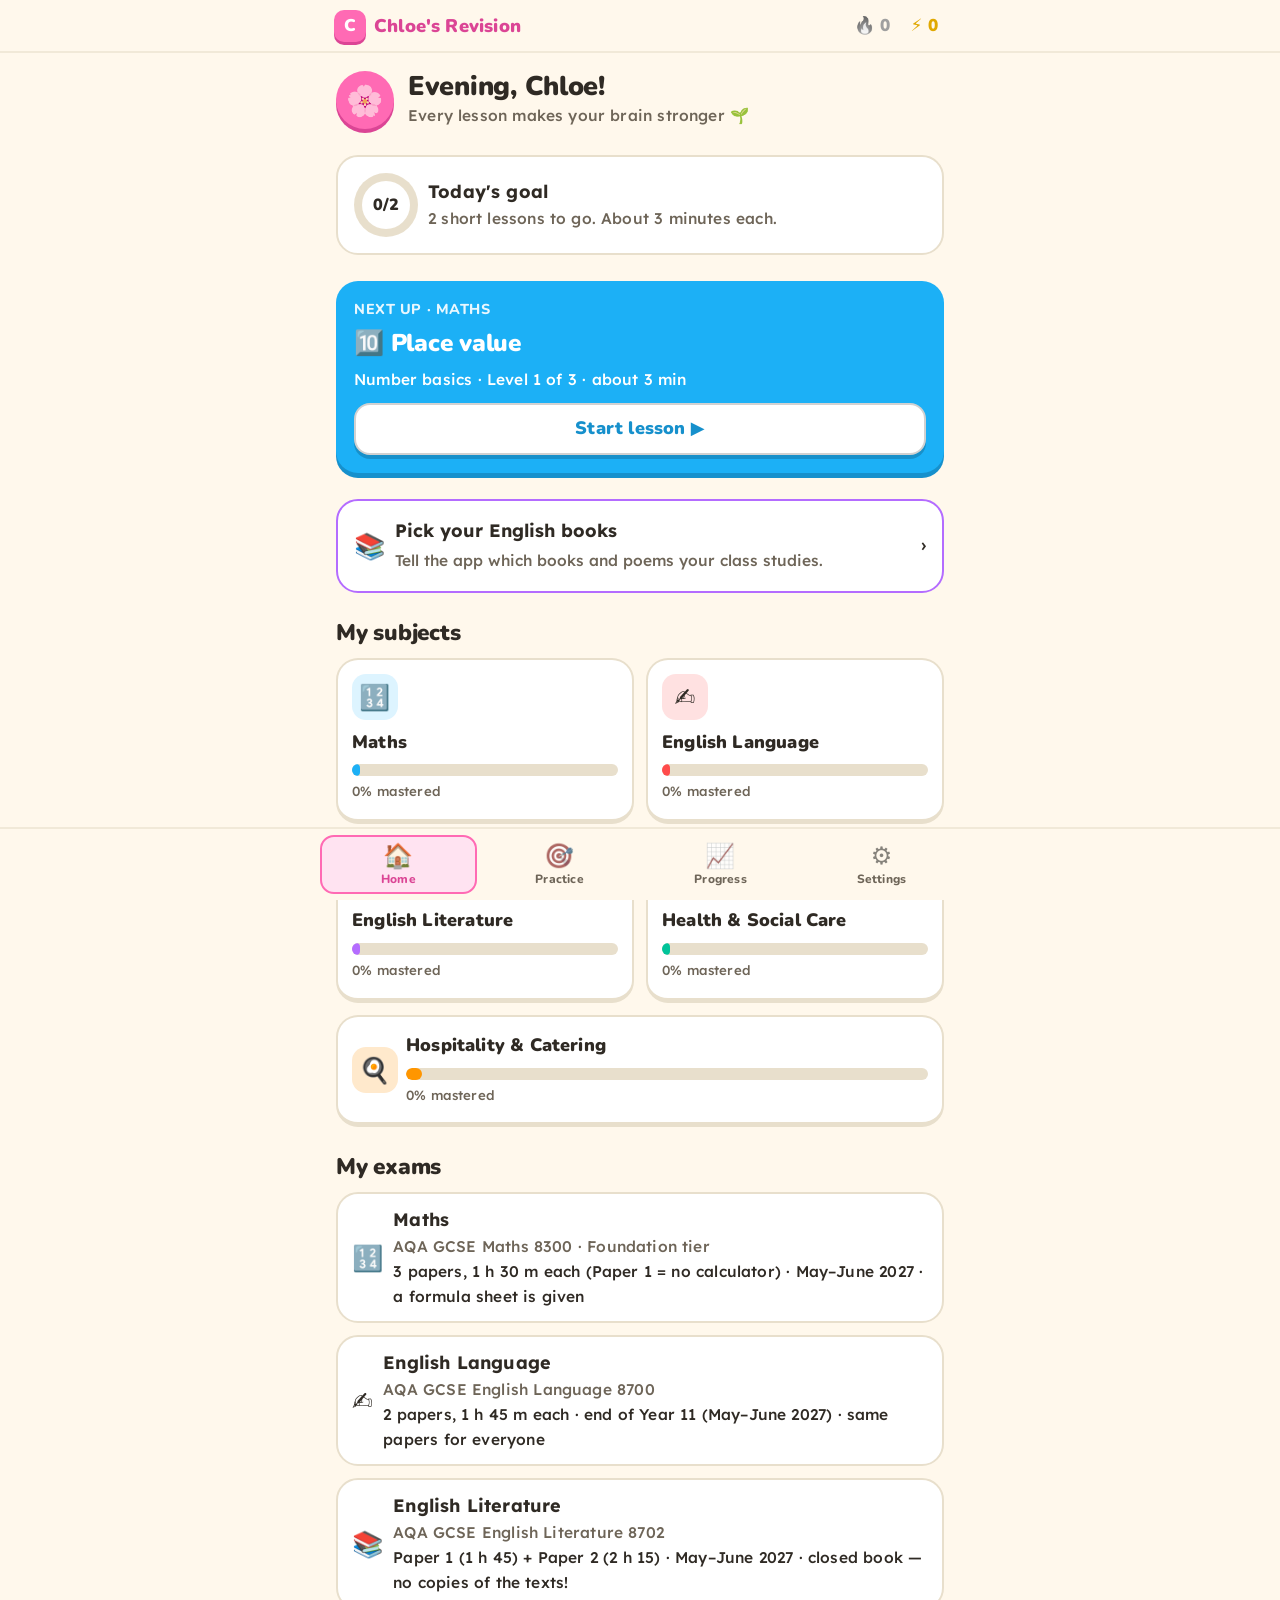
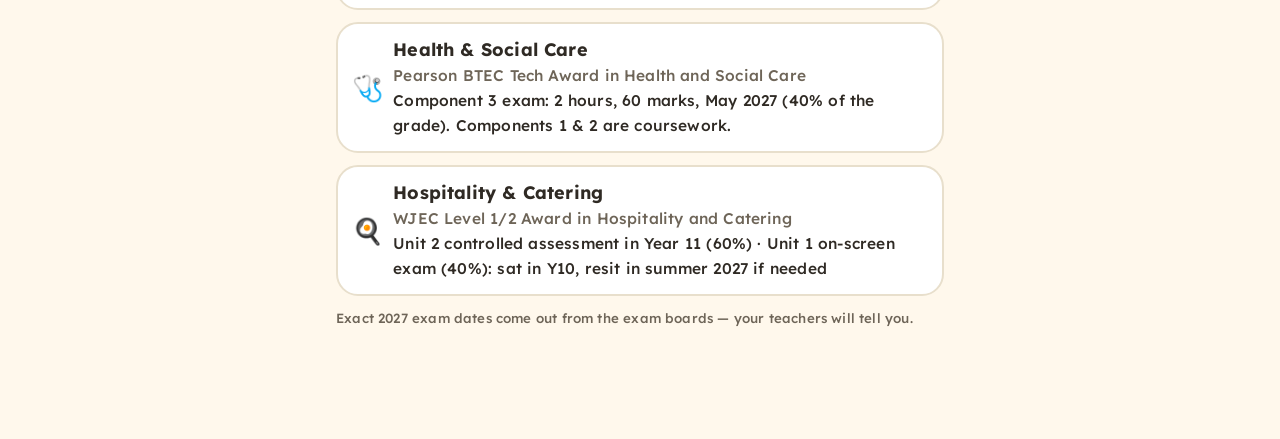
==== docs/index.html @ ed8f0316 "Chloe's Revision App: quiz-first GCSE revision for Comberton (Maths F, Eng Lang/Lit, BTEC HSC, WJEC " ====
<!doctype html>
<html lang="en-GB">
<head>
<meta charset="utf-8">
<meta name="viewport" content="width=device-width, initial-scale=1, viewport-fit=cover">
<link rel="manifest" href="manifest.webmanifest">
<link rel="apple-touch-icon" href="icon-180.png">
<link rel="icon" type="image/png" href="icon-192.png">
<title>Chloe's Revision</title>
<meta name="apple-mobile-web-app-capable" content="yes">
<meta name="mobile-web-app-capable" content="yes">
<meta name="apple-mobile-web-app-title" content="Chloe Revise">
<meta name="description" content="Chloe's bite-size GCSE revision: quick quizzes for Maths, English, Health and Social Care, and Hospitality and Catering.">
<meta name="theme-color" content="#FF6AB4">
<link rel="preconnect" href="https://fonts.googleapis.com">
<link rel="preconnect" href="https://fonts.gstatic.com" crossorigin>
<link rel="stylesheet" href="https://fonts.googleapis.com/css2?family=Lexend:wght@400;500;600;700;800&family=Atkinson+Hyperlegible:wght@400;700&family=Nunito:wght@600;700;800;900&display=swap">
<style>
/* ============================================================
   Chloe's Revision — same chunky, bright style as Max's GCSE Plan,
   tuned for easy reading and focus: Lexend, big text, calm tinted paper,
   short screens, one thing at a time, no timers.
   ============================================================ */
:root{
  --bg:#FFF8EC; --bg-2:#F6EEDD; --card:#FFFFFF; --line:#E8DFCC; --line-2:#F1E9D8;
  --ink:#2F2A24; --ink-2:#6E6558; --ink-3:#A89E8E; --on:#FFFFFF;
  --green:#58CC02; --green-d:#46A302; --green-t:#DDF7C8;
  --blue:#1CB0F6;  --blue-d:#1690CC;  --blue-t:#DDF4FF;
  --red:#FF4B4B;   --red-d:#D93636;   --red-t:#FFE1E1;
  --yellow:#FFC800;--yellow-d:#E0A800;--yellow-t:#FFF3C7;
  --orange:#FF9600;--orange-d:#DB7C00;--orange-t:#FFE9CC;
  --purple:#B46CFF;--purple-d:#9152D6;--purple-t:#F1E4FF;
  --teal:#00C49A;  --teal-d:#009E7C;  --teal-t:#D2F7EC;
  --pink:#FF6AB4;  --pink-d:#DB4595;  --pink-t:#FFE3F1;
  --r:16px; --r-lg:22px;
  --font:"Lexend",system-ui,-apple-system,"Segoe UI",sans-serif;
  --head:"Nunito","Lexend",system-ui,sans-serif;
  --fs:18px;
  --ease:cubic-bezier(.2,.9,.3,1.25);
}
:root[data-tint="white"]{--bg:#FFFFFF;--bg-2:#F5F5F5;--line:#E5E5E5;--line-2:#F0F0F0;--ink:#333;--ink-2:#6F6F6F;--ink-3:#AAAAAA}
:root[data-tint="blue"]{--bg:#EEF6FF;--bg-2:#E0ECFA;--line:#CFDDEE;--line-2:#E3ECF7;--ink:#233042;--ink-2:#5B6B80;--ink-3:#97A6B8}
:root[data-tint="green"]{--bg:#F0F8EC;--bg-2:#E2F0DA;--line:#D2E4C8;--line-2:#E5F0DF;--ink:#26331F;--ink-2:#5E6F55;--ink-3:#9BAA91}
:root[data-tint="pink"]{--bg:#FFF1F6;--bg-2:#FBE2EC;--line:#F0D0DD;--line-2:#F8E3EB;--ink:#3A2530;--ink-2:#7A5B69;--ink-3:#B598A5}
:root[data-tint="dark"]{
  color-scheme:dark;
  --bg:#161E24; --bg-2:#1E2A31; --card:#1B252C; --line:#34444E; --line-2:#26343C;
  --ink:#F1F5F7; --ink-2:#A8B6BF; --ink-3:#5E707A;
  --green-t:#203A16; --blue-t:#12303F; --red-t:#3E1D20; --yellow-t:#3A3214; --orange-t:#3B2812; --purple-t:#2E2140; --teal-t:#11352D; --pink-t:#3D1C2F;
}
:root[data-font="atkinson"]{--font:"Atkinson Hyperlegible",system-ui,sans-serif}
:root[data-font="nunito"]{--font:"Nunito",system-ui,sans-serif}
:root[data-size="1"]{--fs:16px} :root[data-size="2"]{--fs:18px} :root[data-size="3"]{--fs:20px} :root[data-size="4"]{--fs:23px}

*{box-sizing:border-box;-webkit-tap-highlight-color:transparent}
html,body{background:var(--bg)}
body{margin:0;color:var(--ink);font:500 var(--fs)/1.6 var(--font);letter-spacing:.01em;-webkit-font-smoothing:antialiased;-webkit-text-size-adjust:100%}
button,input,select,textarea{font:inherit;color:inherit}
a{color:var(--blue-d)}
:focus-visible{outline:3px solid var(--blue);outline-offset:2px;border-radius:12px}
h1,h2,h3{margin:0;font-family:var(--head);font-weight:900;letter-spacing:-.01em;line-height:1.2;text-wrap:balance}
h1{font-size:1.55em} h2{font-size:1.25em} h3{font-size:1.05em}
p{margin:0}
.muted{color:var(--ink-2)} .small{font-size:.86em} .tiny{font-size:.74em}
.num{font-variant-numeric:tabular-nums}
.wrap{max-width:640px;margin:0 auto;padding:8px 16px calc(110px + env(safe-area-inset-bottom,0px))}
.stack{display:flex;flex-direction:column;gap:12px}
.row{display:flex;align-items:center;gap:10px}
.wrap-row{display:flex;flex-wrap:wrap;gap:8px}
.grow{flex:1;min-width:0}
.sect{margin-top:26px;display:flex;flex-direction:column;gap:12px}
.card{background:var(--card);border:2px solid var(--line);border-radius:var(--r-lg);padding:16px}
.soft{background:var(--bg-2);border-radius:var(--r);padding:14px}
.emo{font-size:1.4em;line-height:1}
.hide{display:none!important}

/* ---------- top bar ---------- */
.top{position:sticky;top:0;z-index:8;background:var(--bg);border-bottom:2px solid var(--line-2);padding-top:env(safe-area-inset-top,0px)}
.top-in{max-width:640px;margin:0 auto;padding:8px 14px;display:flex;align-items:center;gap:4px}
.logo{display:flex;align-items:center;gap:8px;font:900 1.02em var(--head);color:var(--pink-d);text-decoration:none;margin-right:auto}
.logo i{display:grid;place-items:center;width:32px;height:32px;border-radius:10px;background:var(--pink);color:#fff;font-style:normal;font-size:17px;box-shadow:0 3px 0 var(--pink-d)}
.stat{display:inline-flex;align-items:center;gap:4px;padding:6px 8px;border-radius:12px;font:900 .95em var(--head);font-variant-numeric:tabular-nums}
.stat.fire{color:var(--orange)} .stat.fire.off{color:var(--ink-3);filter:grayscale(1)}
.stat.xp{color:var(--yellow-d)}
.stat.bump{animation:bump .5s var(--ease)}

/* ---------- bottom nav ---------- */
.nav{position:fixed;left:0;right:0;bottom:0;z-index:8;background:var(--bg);border-top:2px solid var(--line-2);padding:6px 8px calc(6px + env(safe-area-inset-bottom,0px))}
.nav-in{max-width:640px;margin:0 auto;display:grid;grid-template-columns:repeat(4,1fr);gap:4px}
.nav a{display:flex;flex-direction:column;align-items:center;gap:0;padding:5px 2px;border-radius:14px;border:2px solid transparent;text-decoration:none;color:var(--ink-2);font:800 12px var(--head)}
.nav a span{font-size:24px;line-height:1.2;filter:grayscale(.6);opacity:.8}
.nav a[aria-current="page"]{background:var(--pink-t);border-color:var(--pink);color:var(--pink-d)}
.nav a[aria-current="page"] span{filter:none;opacity:1}
.nav a:active{transform:scale(.94)}

/* ---------- 3D buttons (sentence case: easier to read than CAPS) ---------- */
.btn{--b:var(--card);--bd:var(--line);--fg:var(--ink);appearance:none;display:inline-flex;align-items:center;justify-content:center;gap:8px;min-height:52px;padding:10px 18px;border-radius:var(--r);border:2px solid var(--bd);background:var(--b);color:var(--fg);font:900 1em/1.2 var(--head);letter-spacing:.01em;text-decoration:none;cursor:pointer;box-shadow:0 4px 0 var(--bd);transition:transform .08s,box-shadow .08s,filter .15s;user-select:none;-webkit-user-select:none}
.btn:hover{filter:brightness(1.04)}
.btn:active:not([disabled]){transform:translateY(4px);box-shadow:0 0 0 var(--bd)}
.btn.btn[disabled]{--b:var(--line);--bd:var(--line);--fg:var(--ink-3);box-shadow:none;cursor:default}
.btn.full{width:100%}
.btn.sm{min-height:40px;padding:6px 12px;font-size:.86em;box-shadow:0 3px 0 var(--bd)}
.btn.green{--b:var(--green);--bd:var(--green-d);--fg:#fff}
.btn.blue{--b:var(--blue);--bd:var(--blue-d);--fg:#fff}
.btn.red{--b:var(--red);--bd:var(--red-d);--fg:#fff}
.btn.pink{--b:var(--pink);--bd:var(--pink-d);--fg:#fff}
.btn.yellow{--b:var(--yellow);--bd:var(--yellow-d);--fg:#4B3A00}
.btn.ghost{--b:transparent;--bd:transparent;box-shadow:none;--fg:var(--blue-d)}
.btn.sub{--b:var(--c);--bd:var(--cd);--fg:#fff}
.iconbtn{appearance:none;border:2px solid var(--line);background:var(--card);border-radius:14px;min-width:46px;height:46px;display:inline-grid;place-items:center;font-size:20px;cursor:pointer;box-shadow:0 3px 0 var(--line);color:var(--ink)}
.iconbtn:active{transform:translateY(3px);box-shadow:none}
.iconbtn.on{border-color:var(--blue);background:var(--blue-t);box-shadow:0 3px 0 var(--blue)}

/* subject colours */
.s-maths{--c:var(--blue);--cd:var(--blue-d);--ct:var(--blue-t)}
.s-englang{--c:var(--red);--cd:var(--red-d);--ct:var(--red-t)}
.s-englit{--c:var(--purple);--cd:var(--purple-d);--ct:var(--purple-t)}
.s-hsc{--c:var(--teal);--cd:var(--teal-d);--ct:var(--teal-t)}
.s-hosp{--c:var(--orange);--cd:var(--orange-d);--ct:var(--orange-t)}

/* ---------- home ---------- */
.hello{display:flex;align-items:center;gap:14px;margin-top:10px}
.hello .av{width:58px;height:58px;border-radius:50%;background:var(--pink);display:grid;place-items:center;font-size:30px;box-shadow:0 4px 0 var(--pink-d);flex:none}
.hello h1{font-size:1.5em}
.stats3{display:grid;grid-template-columns:repeat(3,1fr);gap:10px}
.st{background:var(--card);border:2px solid var(--line);border-radius:18px;padding:10px 8px;text-align:center}
.st b{display:block;font:900 1.35em var(--head);line-height:1.2}
.st small{color:var(--ink-2);font-size:.74em;font-weight:700}
.next{border-radius:var(--r-lg);padding:18px;background:var(--c);color:#fff;box-shadow:0 5px 0 var(--cd);display:flex;flex-direction:column;gap:10px}
.next .k{font:800 .8em var(--head);opacity:.9;letter-spacing:.04em}
.next h2{font-size:1.35em}
.next .btn{--b:#fff;--bd:rgba(0,0,0,.18);--fg:var(--cd)}
.subs{display:grid;grid-template-columns:1fr 1fr;gap:12px}
.subcard{appearance:none;text-align:left;cursor:pointer;border:2px solid var(--line);border-bottom-width:5px;background:var(--card);border-radius:var(--r-lg);padding:14px;display:flex;flex-direction:column;gap:8px;text-decoration:none;color:var(--ink);min-height:136px}
.subcard:active{transform:translateY(3px);border-bottom-width:2px}
.subcard .ic{width:46px;height:46px;border-radius:14px;background:var(--ct);display:grid;place-items:center;font-size:25px}
.subcard b{font:900 1em/1.2 var(--head)}
.subcard:last-child:nth-child(odd){grid-column:1/-1;min-height:0;flex-direction:row;align-items:center}
.bar{height:12px;border-radius:99px;background:var(--line);overflow:hidden}
.bar i{display:block;height:100%;border-radius:99px;background:var(--c,var(--green));transition:width .6s var(--ease)}
.goalring{--p:0;width:64px;height:64px;border-radius:50%;background:conic-gradient(var(--green) calc(var(--p)*1%),var(--line) 0);display:grid;place-items:center;flex:none}
.goalring i{width:48px;height:48px;border-radius:50%;background:var(--card);display:grid;place-items:center;font-style:normal;font:900 .9em var(--head)}
.pill{display:inline-flex;align-items:center;gap:4px;padding:3px 10px;border-radius:99px;background:var(--bg-2);font-weight:700;font-size:.74em;color:var(--ink-2)}
.pill.exam{background:var(--red-t);color:var(--red-d)}
.pill.cw{background:var(--blue-t);color:var(--blue-d)}
.pill.done{background:var(--green-t);color:var(--green-d)}

/* ---------- subject path ---------- */
.shead{border-radius:var(--r-lg);background:var(--c);color:#fff;padding:16px;box-shadow:0 5px 0 var(--cd);margin-top:10px;display:flex;flex-direction:column;gap:6px}
.shead .board{font-size:.8em;opacity:.95;font-weight:600}
.unit{margin-top:26px}
.unit-h{border-radius:18px;background:var(--ct);border:2px solid var(--c);padding:12px 14px;display:flex;flex-direction:column;gap:4px}
.unit-h b{font:900 1.05em var(--head)}
.unit-h p{font-size:.84em;color:var(--ink-2)}
.path{display:flex;flex-direction:column;align-items:center;gap:40px;padding:40px 0 6px}
.node{position:relative;display:flex;flex-direction:column;align-items:center;gap:6px;appearance:none;border:0;background:none;cursor:pointer;color:var(--ink);padding:0;max-width:170px}
.node .dot{width:78px;height:72px;border-radius:50%;background:var(--c);box-shadow:0 7px 0 var(--cd);display:grid;place-items:center;font-size:32px;transition:transform .1s}
.node:active .dot{transform:translateY(5px);box-shadow:0 2px 0 var(--cd)}
.node.locked .dot{background:var(--line);box-shadow:0 7px 0 var(--ink-3);filter:grayscale(1);opacity:.75}
.node.gold .dot{background:var(--yellow);box-shadow:0 7px 0 var(--yellow-d)}
.node.cur .dot{animation:pulse 1.8s infinite}
.node .lbl{font:800 .8em/1.25 var(--head);text-align:center}
.node .stars{font-size:.8em;letter-spacing:1px;line-height:1}
.node .start{position:absolute;top:-30px;background:var(--card);border:2px solid var(--line);color:var(--cd);font:900 .72em var(--head);padding:3px 10px;border-radius:10px;white-space:nowrap;animation:bob 1.4s ease-in-out infinite}
@keyframes pulse{0%,100%{box-shadow:0 7px 0 var(--cd),0 0 0 0 var(--c)}50%{box-shadow:0 7px 0 var(--cd),0 0 0 9px transparent}}
@keyframes bob{0%,100%{transform:translateY(0)}50%{transform:translateY(-4px)}}

/* ---------- bottom sheet ---------- */
.sheet-bg{position:fixed;inset:0;background:rgba(0,0,0,.4);z-index:20}
.sheet{position:fixed;left:0;right:0;bottom:0;z-index:21;background:var(--card);border-radius:24px 24px 0 0;padding:20px 18px calc(20px + env(safe-area-inset-bottom,0px));max-width:640px;margin:0 auto;display:flex;flex-direction:column;gap:14px;max-height:88vh;overflow:auto;animation:up .25s var(--ease)}
.sheet[hidden],.sheet-bg[hidden]{display:none}
@keyframes up{from{transform:translateY(40px);opacity:0}}
.tip{display:flex;gap:10px;align-items:flex-start;background:var(--yellow-t);border-radius:14px;padding:10px 12px}
.tip .emo{font-size:1.25em}
.tiplist{display:flex;flex-direction:column;gap:8px}

/* ---------- lesson ---------- */
.sess{position:fixed;inset:0;z-index:30;background:var(--bg);display:flex;flex-direction:column;overflow:auto}
.sess[hidden]{display:none}
.sess-top{max-width:640px;width:100%;margin:0 auto;padding:calc(10px + env(safe-area-inset-top,0px)) 14px 6px;display:flex;align-items:center;gap:10px}
.x{appearance:none;border:0;background:none;font-size:28px;color:var(--ink-3);cursor:pointer;width:40px;height:40px;line-height:1}
.prog{flex:1;height:16px;border-radius:99px;background:var(--line);overflow:hidden}
.prog i{display:block;height:100%;background:var(--green);border-radius:99px;transition:width .4s var(--ease);box-shadow:inset 0 -4px 0 rgba(0,0,0,.08)}
.sess-body{max-width:640px;width:100%;margin:0 auto;padding:10px 16px 20px;flex:1;display:flex;flex-direction:column;gap:16px}
.qtag{display:flex;align-items:center;gap:8px;font:800 .8em var(--head);color:var(--c,var(--ink-2))}
.qtag .stretch{background:var(--yellow-t);color:var(--yellow-d);padding:2px 9px;border-radius:99px}
.qtag .again{background:var(--orange-t);color:var(--orange-d);padding:2px 9px;border-radius:99px}
.q{display:flex;gap:10px;align-items:flex-start}
.q h2{font-family:var(--font);font-weight:700;font-size:1.2em;line-height:1.45;flex:1;white-space:pre-line}
.extract{background:var(--card);border:2px dashed var(--line);border-radius:16px;padding:12px 14px;font-size:.95em;line-height:1.7;white-space:pre-line}
.opts{display:flex;flex-direction:column;gap:12px}
.opt{appearance:none;text-align:left;cursor:pointer;border:2px solid var(--line);border-bottom-width:5px;border-radius:18px;background:var(--card);padding:14px 16px;font:600 1em/1.4 var(--font);color:var(--ink);display:flex;gap:12px;align-items:center;min-height:62px;transition:transform .06s}
.opt:active{transform:translateY(2px)}
.opt .k{flex:none;width:30px;height:30px;border-radius:9px;border:2px solid var(--line);display:grid;place-items:center;font:800 .75em var(--head);color:var(--ink-3)}
.opt.sel{border-color:var(--blue);background:var(--blue-t)}
.opt.sel .k{border-color:var(--blue);color:var(--blue-d)}
.opt.ok{border-color:var(--green);background:var(--green-t)}
.opt.bad{border-color:var(--red);background:var(--red-t)}
.opt.gone{opacity:.3;pointer-events:none;text-decoration:line-through}
.opt[disabled]{cursor:default}
.tfrow{display:grid;grid-template-columns:1fr 1fr;gap:12px}
.tfrow .opt{justify-content:center;font-weight:800;font-size:1.1em;min-height:84px;flex-direction:column;gap:2px}
.tfrow .opt span{font-size:1.5em}
.numin{display:flex;gap:10px;align-items:center}
.numin input{flex:1;min-width:0;font:800 1.5em var(--font);padding:12px 16px;border-radius:16px;border:2px solid var(--line);border-bottom-width:5px;background:var(--card);text-align:center}
.numin input:focus{outline:none;border-color:var(--blue)}
.numin .unit{font-weight:800;font-size:1.2em;color:var(--ink-2)}
.match{display:grid;grid-template-columns:1fr 1fr;gap:10px}
.match .opt{min-height:58px;justify-content:center;text-align:center;padding:10px;font-size:.92em}
.match .opt.done{opacity:.35;pointer-events:none;border-color:var(--green);background:var(--green-t)}
.order-slots{display:flex;flex-direction:column;gap:8px;min-height:60px;padding:10px;border:2px dashed var(--line);border-radius:18px}
.order-slots .opt{min-height:48px;padding:8px 12px}
.order-slots .opt .k{background:var(--blue);border-color:var(--blue);color:#fff}
.order-bank{display:flex;flex-direction:column;gap:8px}
.order-bank .opt{min-height:48px;padding:8px 12px}
.helpers{display:flex;gap:10px;flex-wrap:wrap}
.foot{position:sticky;bottom:0;background:var(--bg);border-top:2px solid var(--line-2);padding:14px 16px calc(14px + env(safe-area-inset-bottom,0px))}
.foot-in{max-width:640px;margin:0 auto;display:flex;flex-direction:column;gap:10px}
.foot.good{background:var(--green-t);border-color:transparent}
.foot.bad{background:var(--red-t);border-color:transparent}
.fb-h{display:flex;align-items:center;gap:10px;font:900 1.2em var(--head)}
.foot.good .fb-h{color:var(--green-d)} .foot.bad .fb-h{color:var(--red-d)}
.fb-why{font-size:.95em;white-space:pre-line}
.foot.good .btn.go{--b:var(--green);--bd:var(--green-d);--fg:#fff}
.foot.bad .btn.go{--b:var(--red);--bd:var(--red-d);--fg:#fff}
.intro{display:flex;flex-direction:column;align-items:center;text-align:center;gap:14px;padding-top:10px}
.intro .big{font-size:64px;line-height:1}
.lvl{display:inline-flex;gap:6px;align-items:center;background:var(--ct,var(--bg-2));color:var(--cd,var(--ink));padding:4px 12px;border-radius:99px;font:900 .8em var(--head)}
.done-card{display:flex;flex-direction:column;align-items:center;gap:14px;text-align:center;padding-top:20px}
.done-card .big{font-size:76px;line-height:1;animation:pop .6s var(--ease)}
.done-stats{display:grid;grid-template-columns:repeat(3,1fr);gap:10px;width:100%}
.done-stats .st{border-width:2px}
.bigstars{font-size:40px;letter-spacing:6px}
.bigstars .off{filter:grayscale(1);opacity:.3}
@keyframes pop{0%{transform:scale(.3)}100%{transform:scale(1)}}
@keyframes bump{0%{transform:scale(1)}40%{transform:scale(1.25)}100%{transform:scale(1)}}
@keyframes shake{20%,60%{transform:translateX(-6px)}40%,80%{transform:translateX(6px)}}
.shake{animation:shake .35s}

/* ---------- progress ---------- */
.cal{display:grid;grid-template-columns:repeat(7,1fr);gap:6px}
.cal i{aspect-ratio:1;border-radius:8px;background:var(--line);display:grid;place-items:center;font-style:normal;font-size:.62em;font-weight:700;color:var(--ink-3)}
.cal i.on{background:var(--green);color:#fff}
.cal i.today{outline:3px solid var(--blue);outline-offset:1px}
.badges{display:grid;grid-template-columns:repeat(3,1fr);gap:10px}
.badge{background:var(--card);border:2px solid var(--line);border-radius:18px;padding:12px 6px;text-align:center;display:flex;flex-direction:column;align-items:center;gap:4px}
.badge .e{font-size:32px;line-height:1}
.badge b{font:800 .72em/1.2 var(--head)}
.badge.off .e{filter:grayscale(1);opacity:.3}
.badge.off b{color:var(--ink-3)}
.toplist{display:flex;flex-direction:column;gap:8px}
.toplist .it{display:flex;gap:10px;align-items:center;background:var(--card);border:2px solid var(--line);border-radius:14px;padding:10px 12px;font-size:.9em}

/* ---------- settings ---------- */
.setrow{display:flex;flex-direction:column;gap:8px}
.seg{display:flex;flex-wrap:wrap;gap:8px}
.seg button{appearance:none;border:2px solid var(--line);border-bottom-width:4px;background:var(--card);border-radius:14px;padding:8px 14px;font-weight:700;cursor:pointer;min-height:46px}
.seg button[aria-pressed="true"]{border-color:var(--blue);background:var(--blue-t);color:var(--blue-d)}
.swatch{width:46px;height:46px;border-radius:14px;padding:0!important}
.switch{display:flex;align-items:center;justify-content:space-between;gap:12px;background:var(--card);border:2px solid var(--line);border-radius:16px;padding:12px 14px;cursor:pointer}
.switch input{width:26px;height:26px;accent-color:var(--green)}
textarea.code{width:100%;min-height:90px;border-radius:14px;border:2px solid var(--line);background:var(--card);padding:10px;font:500 12px/1.4 ui-monospace,monospace;word-break:break-all}
.books{display:flex;flex-direction:column;gap:10px}
.book{display:flex;align-items:center;gap:12px;background:var(--card);border:2px solid var(--line);border-bottom-width:4px;border-radius:16px;padding:12px 14px;cursor:pointer;text-align:left;appearance:none;width:100%}
.book .e{font-size:28px}
.book[aria-pressed="true"]{border-color:var(--purple);background:var(--purple-t)}
.book .tick{margin-left:auto;width:28px;height:28px;border-radius:50%;border:2px solid var(--line);display:grid;place-items:center;font-weight:900;color:#fff}
.book[aria-pressed="true"] .tick{background:var(--purple);border-color:var(--purple)}

/* ---------- toast / xp ---------- */
.toast{position:fixed;left:50%;bottom:calc(96px + env(safe-area-inset-bottom,0px));transform:translateX(-50%);background:var(--ink);color:var(--bg);padding:10px 18px;border-radius:14px;font-weight:700;z-index:60;box-shadow:0 6px 20px rgba(0,0,0,.2);max-width:90vw;text-align:center;animation:up .25s var(--ease)}
.xpfloat{position:fixed;transform:translateX(-50%);font:900 1.3em var(--head);color:var(--yellow-d);z-index:61;pointer-events:none;animation:floatup 1s ease-out forwards;text-shadow:0 2px 0 #fff}
@keyframes floatup{to{transform:translate(-50%,-60px);opacity:0}}
.confetti{position:fixed;inset:0;pointer-events:none;z-index:70}
@media (prefers-reduced-motion: reduce){*{animation:none!important;transition:none!important}}
@media (max-width:360px){.subs{grid-template-columns:1fr}}

</style>
</head>
<body>
<header class="top" id="top"></header>
<main class="wrap" id="view"></main>
<nav class="nav" id="nav" aria-label="Main"></nav>
<div class="sess" id="session" hidden role="dialog" aria-modal="true" aria-label="Lesson"></div>
<div class="sheet-bg" id="sheetbg" hidden></div>
<div class="sheet" id="sheet" hidden role="dialog" aria-modal="true"></div>
<script>
const RC = { subjects: [] };
/* Tiny helpers for writing quiz questions.  d = difficulty: 1 basics, 2 getting there, 3 stretch */
const mc = (d, q, a, w, why, hint) => ({ t: 'mc', d, q, a, w, why, hint });
const tf = (d, q, a, why) => ({ t: 'tf', d, q, a, why });
const mt = (d, q, pairs) => ({ t: 'match', d, q, pairs });
const od = (d, q, items, why) => ({ t: 'order', d, q, items, why });
const xq = (d, extract, q, a, w, why) => ({ t: 'mc', d, ex: extract, q, a, w, why });
const LS = (id, title, emoji, tip, qs) => ({ id, title, emoji, tip, qs });

/* ============================================================
   MATHS — AQA GCSE Mathematics 8300, Foundation tier.
   Comberton teaches it as a spiral (Sparx "Alpha"→"D" schemes).
   This path starts right at the bottom (Alpha scheme: place value,
   times tables) and climbs slowly to Foundation grade 4–5 topics.
   Every question is generated fresh, so she can repeat forever.
   Level 1 = 3 choices, Level 2 = 4 choices, Level 3 = type the answer.
   ============================================================ */
const R = (a, b) => a + Math.floor(Math.random() * (b - a + 1));
const P = (a) => a[Math.floor(Math.random() * a.length)];
const gcd = (a, b) => (b ? gcd(b, a % b) : Math.abs(a));
const F = (n) => (typeof n === 'number' ? (Math.round(n * 1000) / 1000).toLocaleString('en-GB', { maximumFractionDigits: 3 }) : String(n));
const money = (n) => '£' + (Math.round(n * 100) / 100).toFixed(2);
const neg = (n) => (n < 0 ? '−' + F(-n) : F(n));
/* one maths question: typed at level 3 (if numeric), multiple choice otherwise */
function MQ(o) {
  const f = o.fmt || F, wrap = (s) => (o.pre || '') + s + (o.unit ? ' ' + o.unit : '');
  if (o.lv >= 3 && !o.mc && typeof o.a === 'number') return { t: 'num', q: o.q, ex: o.ex, a: o.a, pre: o.pre, unit: o.unit, why: o.why, hint: o.hint, tol: o.tol };
  const A = f(o.a), ws = [];
  const pad = typeof o.a === 'number' ? [o.a + 1, o.a - 1, o.a + 10, o.a * 2, o.a + 2, o.a - 2, o.a + 5] : [];
  for (const w of (o.w || []).concat(pad)) {
    if (w == null || (typeof w === 'number' && (!isFinite(w) || (o.pos !== false && w < 0 && o.a >= 0)))) continue;
    const s = f(w); if (s !== A && !ws.includes(s)) ws.push(s);
  }
  return { t: 'mc', q: o.q, ex: o.ex, a: wrap(A), w: ws.slice(0, o.lv === 1 ? 2 : 3).map(wrap), why: o.why, hint: o.hint };
}
const TF = (q, a, why) => ({ t: 'tf', q, a, why });
const boxes = (n, d) => '🟪'.repeat(n) + '⬜'.repeat(d - n);

const G = {
  /* ---------- A. Number basics ---------- */
  place(lv) {
    if (lv === 1) { const n = R(102, 987), s = String(n), i = R(0, 2), dg = s[i]; if (dg === '0') return G.place(lv); const v = +dg * [100, 10, 1][i];
      return MQ({ lv, q: `What is the ${dg} worth in ${n}?`, a: v, w: [+dg * 10, +dg * 100, +dg, +dg * 1000].filter((x) => x !== v), why: `${n} = ${s[0]} hundreds, ${s[1]} tens, ${s[2]} ones. The ${dg} is in the ${['hundreds', 'tens', 'ones'][i]} column, so it's worth ${F(v)}.`, hint: 'Read the columns from the right: ones, tens, hundreds.' }); }
    if (lv === 2) { const n = R(1203, 98760), s = String(n), i = R(0, s.length - 3), dg = s[i]; if (dg === '0') return G.place(lv); const v = +dg * 10 ** (s.length - 1 - i);
      return MQ({ lv, q: `What is the ${dg} worth in ${F(n)}?`, a: v, w: [v / 10, v * 10, +dg].filter((x) => x !== v), why: `Counting columns from the right (ones, tens, hundreds, thousands, ten-thousands), the ${dg} is worth ${F(v)}.` }); }
    const w = R(1, 9), a = R(1, 9), b = R(1, 9), which = R(0, 1), n = `${w}.${a}${b}`, v = which ? b / 100 : a / 10;
    return MQ({ lv, mc: true, q: `What is the ${which ? b : a} worth in ${n}?`, a: which ? `${b} hundredths` : `${a} tenths`, w: which ? [`${b} tenths`, `${b} tens`, `${b} ones`] : [`${a} hundredths`, `${a} tens`, `${a} ones`], why: `After the decimal point: first column = tenths, second = hundredths. So it's worth ${F(v)}.` });
  },
  addsub(lv) {
    const add = Math.random() < 0.5;
    const [a, b] = lv === 1 ? [R(11, 60), R(3, 29)] : lv === 2 ? [R(120, 800), R(35, 199)] : [R(100, 999), R(100, 499)];
    if (add) return MQ({ lv, q: `${a} + ${b} = ?`, a: a + b, w: [a + b + 10, a + b - 10, a + b + 1], why: `Add the ones, then the tens${lv > 1 ? ', then the hundreds' : ''}. Carry when a column goes over 9. ${a} + ${b} = ${a + b}.`, hint: 'Line them up in columns. Start with the ones.' });
    const [x, y] = a > b ? [a, b] : [b, a];
    return MQ({ lv, q: `${x} − ${y} = ?`, a: x - y, w: [x - y + 10, x - y - 10, x + y], why: `Take away column by column, starting with the ones. Borrow from the next column if you need to. ${x} − ${y} = ${x - y}. Check: ${x - y} + ${y} = ${x}.`, hint: 'Check a subtraction by adding back: answer + smaller number should = bigger number.' });
  },
  tables(lv) {
    const t = lv === 1 ? P([2, 5, 10, 3]) : lv === 2 ? P([3, 4, 6, 11]) : P([6, 7, 8, 9, 12]), n = R(2, 12);
    if (lv >= 2 && Math.random() < 0.35) return MQ({ lv, q: `${t * n} ÷ ${t} = ?`, a: n, w: [n + 1, n - 1, t], why: `Division is times tables backwards: ${n} × ${t} = ${t * n}, so ${t * n} ÷ ${t} = ${n}.`, hint: `What times ${t} makes ${t * n}?` });
    return MQ({ lv, q: `${n} × ${t} = ?`, a: n * t, w: [n * t + t, n * t - t, n * (t + 1), n + t], why: `${n} × ${t} = ${n * t}. ${t === 9 ? 'Nine trick: 10 × ' + n + ' = ' + n * 10 + ', take away ' + n + '.' : t === 5 ? 'Five trick: half of 10 × ' + n + '.' : t === 4 ? 'Four trick: double, then double again.' : t === 8 ? 'Eight trick: double, double, double.' : t === 11 ? 'Eleven trick: 10 × ' + n + ' + ' + n + '.' : 'Keep practising the ' + t + ' times table!'}`, hint: `Count up in ${t}s, or use a times-table fact you know.` });
  },
  tens(lv) {
    const p = lv === 1 ? P([10, 100]) : P([10, 100, 1000]), mult = lv === 1 ? true : Math.random() < 0.5;
    const n = lv === 1 ? R(2, 95) : lv === 2 ? (mult ? R(3, 99) / 10 : R(40, 980)) : R(12, 999) / 10;
    const a = mult ? n * p : n / p, zeros = String(p).length - 1;
    return MQ({ lv, q: `${F(n)} ${mult ? '×' : '÷'} ${F(p)} = ?`, a, w: [mult ? n * p * 10 : a * 10, mult ? n * p / 10 : a / 10, mult ? n + p : n - p], why: `${mult ? '×' : '÷'} ${p} moves every digit ${zeros} place${zeros > 1 ? 's' : ''} to the ${mult ? 'LEFT (bigger)' : 'RIGHT (smaller)'}. So ${F(n)} → ${F(a)}.`, hint: `${mult ? 'Multiplying' : 'Dividing'} by ${p}: the number gets ${mult ? 'bigger' : 'smaller'}. Move the digits ${zeros} place${zeros > 1 ? 's' : ''}.` });
  },
  round(lv) {
    if (lv === 1) { const n = R(11, 989); if (n % 10 === 0) return G.round(lv); const a = Math.round(n / 10) * 10;
      return MQ({ lv, q: `Round ${n} to the nearest 10.`, a, w: [a + 10, a - 10, Math.floor(n / 10) * 10 === a ? a + 10 : Math.floor(n / 10) * 10], why: `Look at the ones digit (${n % 10}). ${n % 10 >= 5 ? '5 or more → round UP' : '4 or less → round DOWN'}. So ${n} → ${a}.`, hint: 'Look at the digit after the one you round to. 5 or more: up. 4 or less: down.' }); }
    if (lv === 2) { const to = P([100, 1000]), n = to === 100 ? R(110, 9890) : R(1100, 98900); const a = Math.round(n / to) * to; if (n % to === 0) return G.round(lv);
      return MQ({ lv, q: `Round ${F(n)} to the nearest ${F(to)}.`, a, w: [a + to, a - to, Math.round(n / 10) * 10], why: `Look at the ${to === 100 ? 'tens' : 'hundreds'} digit. ${Math.floor(n / (to / 10)) % 10 >= 5 ? '5 or more → up' : '4 or less → down'}. ${F(n)} → ${F(a)}.` }); }
    const n = R(1001, 9999) / 100, a = Math.round(n * 10) / 10;
    return MQ({ lv, q: `Round ${n.toFixed(2)} to 1 decimal place.`, a, w: [Math.round(n), Math.floor(n * 10) / 10 === a ? a + 0.1 : Math.floor(n * 10) / 10], why: `1 decimal place = keep 1 digit after the point. Look at the 2nd digit after the point: ${n.toFixed(2).slice(-1)}. ${+n.toFixed(2).slice(-1) >= 5 ? 'Round up' : 'Round down'} → ${a.toFixed(1)}.`, hint: 'Keep one digit after the point, and look at the next digit to decide.' });
  },
  negatives(lv) {
    if (lv === 1) { const t = R(-6, 5), ch = R(2, 9), up = Math.random() < 0.5, a = up ? t + ch : t - ch;
      return MQ({ lv, pos: false, fmt: neg, q: `It is ${neg(t)}°C. The temperature ${up ? 'goes up' : 'drops'} by ${ch}°C. What is it now?`, a, unit: '°C', w: [up ? t - ch : t + ch, -a, a + 1], why: `Imagine a thermometer. Start at ${neg(t)} and move ${ch} ${up ? 'up' : 'down'}: you land on ${neg(a)}.`, hint: 'Picture a number line. Up = right, down = left.' }); }
    if (lv === 2) { const a = R(-9, 9), b = R(1, 9), op = P(['+', '−', '− −', '+ −']);
      const ans = op === '+' ? a + b : op === '−' ? a - b : op === '− −' ? a + b : a - b;
      const txt = op === '− −' ? `${neg(a)} − (−${b})` : op === '+ −' ? `${neg(a)} + (−${b})` : `${neg(a)} ${op} ${b}`;
      return MQ({ lv, pos: false, fmt: neg, q: `${txt} = ?`, a: ans, w: [-ans, op === '− −' || op === '+' ? a - b : a + b, ans + 1], why: op === '− −' ? `Two minuses next to each other make a plus: ${neg(a)} + ${b} = ${neg(ans)}.` : op === '+ −' ? `Plus a minus is the same as take away: ${neg(a)} − ${b} = ${neg(ans)}.` : `Use a number line from ${neg(a)}: ${neg(ans)}.`, hint: 'Two signs touching: same signs → +, different signs → −.' }); }
    const a = R(2, 9) * P([1, -1]), b = R(2, 9) * P([1, -1]), div = Math.random() < 0.4;
    const ans = div ? a : a * b, q = div ? `${neg(a * b)} ÷ ${b < 0 ? '(' + neg(b) + ')' : b} = ?` : `${neg(a)} × ${b < 0 ? '(' + neg(b) + ')' : b} = ?`;
    return MQ({ lv, pos: false, fmt: neg, q, a: ans, why: `Same signs → positive answer. Different signs → negative answer. So the answer is ${neg(ans)}.`, hint: 'Do the numbers first, then decide the sign: same signs = +, different = −.' });
  },
  bidmas(lv) {
    if (lv === 1) { const a = R(2, 9), b = R(2, 6), c = R(2, 6);
      return MQ({ lv, q: `${a} + ${b} × ${c} = ?`, a: a + b * c, w: [(a + b) * c, a + b + c], why: `BIDMAS: multiply before adding. ${b} × ${c} = ${b * c}, then ${a} + ${b * c} = ${a + b * c}.`, hint: 'Do × and ÷ before + and −.' }); }
    if (lv === 2) { const a = R(2, 9), b = R(2, 9), c = R(2, 5); if (Math.random() < 0.5)
        return MQ({ lv, q: `(${a} + ${b}) × ${c} = ?`, a: (a + b) * c, w: [a + b * c, a * c + b], why: `Brackets first: ${a} + ${b} = ${a + b}. Then × ${c} = ${(a + b) * c}.`, hint: 'B for Brackets comes first.' });
      const d = R(2, 6), e = d * R(2, 5), f = R(12, 30);
      return MQ({ lv, q: `${f} − ${e} ÷ ${d} = ?`, a: f - e / d, w: [(f - e) / d, f - e], pos: false, why: `Divide first: ${e} ÷ ${d} = ${e / d}. Then ${f} − ${e / d} = ${f - e / d}.` }); }
    const a = R(2, 9), b = R(2, 5), c = R(2, 4);
    return MQ({ lv, q: `${a} + ${b}² × ${c} = ?`, a: a + b * b * c, w: [(a + b) ** 2 * c, a + b * 2 * c], why: `Indices (powers) first: ${b}² = ${b * b}. Then × ${c} = ${b * b * c}. Then + ${a} = ${a + b * b * c}.`, hint: 'B, I (powers), then D M, then A S.' });
  },
  factors(lv) {
    if (lv === 1) { const t = P([2, 5, 10, 3]), yes = t * R(2, 12), no = [yes + 1, yes + 2, yes - 1].filter((x) => x % t);
      return MQ({ lv, mc: true, q: `Which number is a multiple of ${t}?`, a: yes, w: no, why: `${yes} = ${t} × ${yes / t}, so it's in the ${t} times table. Multiples = the times table.`, hint: t === 2 ? 'Multiples of 2 are even.' : t === 5 ? 'Multiples of 5 end in 0 or 5.' : t === 10 ? 'Multiples of 10 end in 0.' : 'Add the digits: multiples of 3 add up to a multiple of 3.' }); }
    if (lv === 2) { if (Math.random() < 0.5) { const n = P([12, 18, 20, 24, 30, 36, 40]), fs = []; for (let i = 2; i < n; i++) if (n % i === 0) fs.push(i); const f = P(fs), nf = [7, 9, 11, 13, 14, 16].filter((x) => n % x);
        return MQ({ lv, mc: true, q: `Which of these is a FACTOR of ${n}?`, a: f, w: nf, why: `${f} × ${n / f} = ${n}, so ${f} goes into ${n} exactly. Factors divide in with no remainder.`, hint: 'A factor goes INTO the number exactly.' }); }
      const pr = P([2, 3, 5, 7, 11, 13, 17, 19, 23, 29, 31, 37]), np = P([9, 15, 21, 27, 33, 39, 49, 51, 1]);
      return MQ({ lv, mc: true, q: 'Which of these is a PRIME number?', a: pr, w: [np, P([4, 6, 8, 10, 12, 14]), P([25, 35, 45, 57])], why: `${pr} has exactly 2 factors: 1 and itself. ${np === 1 ? '1 is NOT prime (only 1 factor).' : np + ' is not prime — it divides by ' + [3, 5, 7, 17].find((x) => np % x === 0) + '.'}`, hint: 'A prime has exactly two factors: 1 and itself. 1 is not prime!' }); }
    const [a, b] = P([[12, 18], [8, 12], [15, 20], [6, 9], [16, 24], [10, 25], [14, 21]]), hcf = gcd(a, b), lcm = a * b / hcf, h = Math.random() < 0.5;
    return MQ({ lv, q: h ? `What is the HCF (highest common factor) of ${a} and ${b}?` : `What is the LCM (lowest common multiple) of ${a} and ${b}?`, a: h ? hcf : lcm, why: h ? `Factors of ${a} and ${b} — the biggest one in both lists is ${hcf}.` : `Multiples of ${a}: ${a}, ${2 * a}, ${3 * a}… Multiples of ${b}: ${b}, ${2 * b}, ${3 * b}… The first one in both is ${lcm}.`, hint: h ? 'List the factors of both. Find the biggest one they share.' : 'List the times tables of both. Find the first one they share.' });
  },
  powers(lv) {
    if (lv === 1) { const n = R(1, 10); return MQ({ lv, q: `${n}² = ?  (${n} squared)`, a: n * n, w: [n * 2, n + 2, n * n + n], why: `Squared means times by itself: ${n} × ${n} = ${n * n}. NOT ${n} × 2!`, hint: `${n}² means ${n} × ${n}.` }); }
    if (lv === 2) { if (Math.random() < 0.5) { const n = R(2, 12); return MQ({ lv, q: `√${n * n} = ?  (square root)`, a: n, w: [n * n / 2, n + 1, n - 1], why: `Square root is the opposite of squaring. ${n} × ${n} = ${n * n}, so √${n * n} = ${n}.`, hint: 'What number times itself makes this?' }); }
      const n = P([2, 3, 4, 5, 10]); return MQ({ lv, q: `${n}³ = ?  (${n} cubed)`, a: n ** 3, w: [n * 3, n * n, n ** 3 + n], why: `Cubed = times by itself 3 times: ${n} × ${n} × ${n} = ${n ** 3}.`, hint: `${n}³ = ${n} × ${n} × ${n}` }); }
    const t = R(0, 2);
    if (t === 0) { const n = R(11, 15); return MQ({ lv, q: `${n}² = ?`, a: n * n, why: `${n} × ${n} = ${n * n}. Learn the squares up to 15² = 225.` }); }
    if (t === 1) { const n = P([2, 3, 4, 5, 10]); return MQ({ lv, q: `∛${n ** 3} = ?  (cube root)`, a: n, why: `${n} × ${n} × ${n} = ${n ** 3}, so the cube root is ${n}.` }); }
    const a = R(2, 6), b = R(2, 5); return MQ({ lv, q: `${a}² + ${b}² = ?`, a: a * a + b * b, why: `${a}² = ${a * a} and ${b}² = ${b * b}. Add: ${a * a + b * b}.` });
  },

  /* ---------- B. Fractions, decimals, percentages ---------- */
  fracs(lv) {
    if (lv === 1) { const d = R(3, 8), n = R(1, d - 1);
      return MQ({ lv, mc: true, q: `What fraction is purple?\n${boxes(n, d)}`, a: `${n}/${d}`, w: [`${d - n}/${d}`, `${n}/${d - n}`, `${d}/${n}`].filter((x) => x !== `${n}/${d}`), why: `Count the purple squares (${n}) → top number. Count ALL the squares (${d}) → bottom number. So ${n}/${d}.`, hint: 'Top = how many shaded. Bottom = how many altogether.' }); }
    if (lv === 2) { const b = P([[1, 2], [1, 3], [2, 3], [1, 4], [3, 4], [2, 5], [3, 5], [1, 5]]), k = R(2, 6), n = b[0] * k, d = b[1] * k;
      return MQ({ lv, mc: true, q: `Simplify ${n}/${d}`, a: `${b[0]}/${b[1]}`, w: [`${n / 2 | 0 || 1}/${d}`, `${b[1]}/${b[0]}`, `${b[0] + 1}/${b[1] + 1}`, `${n - 1}/${d - 1}`].filter((x) => x !== `${b[0]}/${b[1]}`), why: `Divide top AND bottom by ${k}: ${n} ÷ ${k} = ${b[0]}, ${d} ÷ ${k} = ${b[1]}. So ${b[0]}/${b[1]}.`, hint: 'Find a number that goes into BOTH the top and the bottom.' }); }
    const b = P([[1, 2], [2, 3], [3, 4], [2, 5], [3, 5], [4, 5], [5, 6], [3, 8]]), k = R(2, 8);
    return MQ({ lv, q: `${b[0]}/${b[1]} = ?/${b[1] * k}   What number goes on top?`, a: b[0] * k, why: `The bottom was × ${k} (${b[1]} → ${b[1] * k}), so the top is × ${k} too: ${b[0]} × ${k} = ${b[0] * k}.`, hint: `What did the bottom get multiplied by? Do the same to the top.` });
  },
  fracof(lv) {
    if (lv === 1) { const d = P([2, 4, 2, 10]), a = R(2, 12), n = a * d;
      return MQ({ lv, q: `${d === 2 ? 'Half' : d === 4 ? 'A quarter' : 'One tenth'} of ${n} = ?`, a, w: [n - a, a * 2, n * 2], why: `${d === 2 ? 'Half' : d === 4 ? 'A quarter' : 'A tenth'} means ÷ ${d}. ${n} ÷ ${d} = ${a}.`, hint: `Divide by ${d}.` }); }
    const d = lv === 2 ? P([3, 5, 10, 4]) : P([3, 4, 5, 8, 10]), num = lv === 2 ? 1 : R(2, d - 1), unit = R(2, 12), n = d * unit, a = unit * num;
    if (num > 1 && gcd(num, d) > 1) return G.fracof(lv);
    return MQ({ lv, pre: lv === 3 && Math.random() < 0.5 ? '£' : '', q: `${num}/${d} of ${lv === 3 && Math.random() < 0.5 ? '£' + n : n} = ?`, a, w: [unit, n / num, a + unit], why: `Divide by the bottom, times by the top. ${n} ÷ ${d} = ${unit}${num > 1 ? `, then × ${num} = ${a}` : ''}.`, hint: '"Divide by the bottom, times by the top."' });
  },
  percent(lv) {
    const p = lv === 1 ? P([50, 10]) : lv === 2 ? P([25, 20, 5, 75]) : P([15, 35, 30, 45, 12, 60]);
    const n = lv === 1 ? R(2, 20) * 10 : lv === 2 ? R(2, 20) * 20 : R(2, 20) * 20;
    const a = n * p / 100, ten = n / 10;
    const how = { 50: `50% = half. ${n} ÷ 2 = ${F(a)}.`, 10: `10% = ÷ 10. ${n} ÷ 10 = ${F(a)}.`, 25: `25% = a quarter. ${n} ÷ 4 = ${F(a)}.`, 75: `75% = 3 quarters. ${n} ÷ 4 = ${F(n / 4)}, × 3 = ${F(a)}.`, 20: `10% = ${F(ten)}, so 20% = ${F(ten)} × 2 = ${F(a)}.`, 5: `10% = ${F(ten)}, so 5% = half of that = ${F(a)}.`, 15: `10% = ${F(ten)}, 5% = ${F(ten / 2)}. 15% = ${F(ten)} + ${F(ten / 2)} = ${F(a)}.`, 35: `10% = ${F(ten)} → 30% = ${F(ten * 3)}. 5% = ${F(ten / 2)}. Total ${F(a)}.`, 30: `10% = ${F(ten)}, × 3 = ${F(a)}.`, 45: `10% = ${F(ten)} → 40% = ${F(ten * 4)}. 5% = ${F(ten / 2)}. Total ${F(a)}.`, 12: `10% = ${F(ten)}, 1% = ${F(n / 100)} → 2% = ${F(n / 50)}. 12% = ${F(a)}.`, 60: `10% = ${F(ten)}, × 6 = ${F(a)}.` };
    return MQ({ lv, pre: '£', q: `Find ${p}% of £${n}.`, a, w: [a * 2, ten, n - a, p], fmt: (x) => (Math.round(x * 100) % 100 ? (Math.round(x * 100) / 100).toFixed(2) : F(x)), why: how[p], hint: 'Start with 10% (divide by 10). Build the rest from that.' });
  },
  fdp(lv) {
    const bank = lv === 1 ? [['1/2', '0.5', '50%'], ['1/4', '0.25', '25%'], ['1/10', '0.1', '10%'], ['3/4', '0.75', '75%']]
      : lv === 2 ? [['1/5', '0.2', '20%'], ['3/10', '0.3', '30%'], ['2/5', '0.4', '40%'], ['1/100', '0.01', '1%'], ['3/4', '0.75', '75%'], ['7/10', '0.7', '70%']]
        : [['3/5', '0.6', '60%'], ['0.35', '0.35', '35%'], ['1/8', '0.125', '12.5%'], ['9/20', '0.45', '45%'], ['4/5', '0.8', '80%'], ['0.05', '0.05', '5%']];
    const r = P(bank), from = R(0, 2), to = (from + R(1, 2)) % 3;
    if (r[0] === r[1] && (from === 0 || to === 0)) return G.fdp(lv);
    const names = ['fraction', 'decimal', 'percentage'];
    const others = bank.filter((x) => x !== r).map((x) => x[to]);
    const trick = to === 1 ? [r[2].replace('%', ''), '0.0' + r[2].replace('%', '').replace('.', '')] : to === 2 ? [r[1] + '%', F(parseFloat(r[1]) * 10) + '%'] : [];
    return MQ({ lv, mc: true, q: `Write ${r[from]} as a ${names[to]}.`, a: r[to], w: shuffleData(trick.concat(others)).filter((x) => x !== r[to]), why: `${r[0]} = ${r[1]} = ${r[2]}. Decimal → % : × 100. % → decimal : ÷ 100.`, hint: 'Percent means "out of 100".' });
  },
  money(lv) {
    if (lv === 1) { const note = P([5, 10, 20]), cost = R(105, note * 100 - 50) / 100;
      return MQ({ lv, pre: '£', fmt: (x) => x.toFixed(2), q: `You buy something for £${cost.toFixed(2)} and pay with a £${note} note. How much change?`, a: Math.round((note - cost) * 100) / 100, w: [Math.round((note - cost) * 100) / 100 + 1, Math.round((note - cost - 0.1) * 100) / 100], why: `Change = what you paid − the cost. £${note} − £${cost.toFixed(2)} = £${(note - cost).toFixed(2)}. Check by counting up from £${cost.toFixed(2)}.`, hint: 'Count up from the price to the note.' }); }
    if (lv === 2) { const h = R(8, 16), m = P([0, 15, 20, 30, 40, 45]), dur = P([25, 35, 40, 45, 50, 55, 70, 85]); const end = h * 60 + m + dur, eh = Math.floor(end / 60), em = end % 60;
      const t = (H, M) => `${String(H).padStart(2, '0')}:${String(M).padStart(2, '0')}`;
      return MQ({ lv, q: `A film starts at ${t(h, m)} and ends at ${t(eh, em)}. How many minutes long is it?`, a: dur, unit: 'minutes', w: [dur + 40, dur - 10, eh * 100 + em - (h * 100 + m)], why: `Count up: ${t(h, m)} → ${t(h + (m ? 1 : 0), 0)} is ${m ? 60 - m : 0} min, then on to ${t(eh, em)}. Total ${dur} minutes. (Don't take away times like normal numbers — an hour is 60 min, not 100!)`, hint: 'Count up to the next o\'clock first, then add the rest.' }); }
    const a = R(2, 6), pa = R(30, 90) / 100 * 10, b = R(3, 8); const tot = Math.round((a * pa + b * 0.85) * 100) / 100;
    return MQ({ lv, pre: '£', fmt: (x) => x.toFixed(2), q: `Pens cost £${pa.toFixed(2)} each and rulers cost 85p each. How much for ${a} pens and ${b} rulers?`, a: tot, why: `${a} × £${pa.toFixed(2)} = £${(a * pa).toFixed(2)}. ${b} × £0.85 = £${(b * 0.85).toFixed(2)}. Add: £${tot.toFixed(2)}.`, hint: 'Work out each item separately, then add. 85p = £0.85.', tol: 0.005 });
  },

  /* ---------- C. Algebra ---------- */
  subst(lv) {
    if (lv === 1) { const m = R(2, 5), ad = R(1, 9), x = R(1, 10);
      return MQ({ lv, q: `Function machine: IN → × ${m} → + ${ad} → OUT.\nThe input is ${x}. What comes out?`, a: x * m + ad, w: [(x + ad) * m, x + m + ad], why: `Follow the arrows in order: ${x} × ${m} = ${x * m}, then + ${ad} = ${x * m + ad}.`, hint: 'Do the steps in the order the arrows go.' }); }
    if (lv === 2) { const a = R(2, 6), b = R(2, 9), k = R(2, 5);
      return MQ({ lv, q: `If a = ${a} and b = ${b}, work out ${k}a + b.`, a: k * a + b, w: [Number(String(k) + a) + b, k * (a + b), k + a + b], why: `${k}a means ${k} × a = ${k} × ${a} = ${k * a}. Then + b: ${k * a} + ${b} = ${k * a + b}.`, hint: `${k}a means ${k} × a (not ${k}${a}!).` }); }
    if (Math.random() < 0.5) { const m = R(2, 6), ad = R(1, 9), out = R(2, 10) * m + ad;
      return MQ({ lv, q: `IN → × ${m} → + ${ad} → OUT.\nThe OUTPUT is ${out}. What was the input?`, a: (out - ad) / m, why: `Work backwards with the opposite steps: ${out} − ${ad} = ${out - ad}, then ÷ ${m} = ${(out - ad) / m}.`, hint: 'Go backwards: undo + with −, undo × with ÷.' }); }
    const x = R(-5, -1), y = R(2, 6);
    return MQ({ lv, q: `If x = ${neg(x)} and y = ${y}, work out 3x + 2y.`, a: 3 * x + 2 * y, why: `3 × (${neg(x)}) = ${neg(3 * x)}. 2 × ${y} = ${2 * y}. ${neg(3 * x)} + ${2 * y} = ${neg(3 * x + 2 * y)}.`, hint: 'Put the numbers in brackets. Careful with the minus!' });
  },
  simplify(lv) {
    const L = P(['a', 'x', 'y', 'm', 'p']), L2 = L === 'y' ? 'x' : 'y';
    if (lv === 1) { const n = R(2, 5);
      return MQ({ lv, mc: true, q: `Simplify: ${Array(n).fill(L).join(' + ')}`, a: `${n}${L}`, w: [`${L}${n}`, `${L}^${n}`, `${n + 1}${L}`], why: `${n} lots of ${L} = ${n}${L}. (We write the number first.)`, hint: `How many ${L}'s are there?` }); }
    if (lv === 2) { const a = R(2, 7), b = R(1, 5), c = R(2, 6), d = R(1, 4);
      const x = a + b, y = c - d;
      const ans = `${x}${L} ${y >= 0 ? '+' : '−'} ${Math.abs(y) === 1 ? '' : Math.abs(y)}${L2}`;
      return MQ({ lv, mc: true, q: `Simplify: ${a}${L} + ${c}${L2} + ${b}${L} − ${d}${L2}`, a: ans, w: [`${a + b + c - d}${L}${L2}`, `${x}${L} + ${c + d}${L2}`, `${a + c}${L} + ${b - d}${L2}`].filter((s) => s !== ans), why: `Collect like terms. ${L}'s: ${a} + ${b} = ${x}${L}. ${L2}'s: ${c} − ${d} = ${y}${L2}. Answer: ${ans}.`, hint: `Group the ${L}'s together and the ${L2}'s together.` }); }
    const a = R(2, 6), b = R(2, 6);
    if (Math.random() < 0.5) return MQ({ lv, mc: true, q: `Simplify: ${a}${L} × ${b}${L2}`, a: `${a * b}${L}${L2}`, w: [`${a + b}${L}${L2}`, `${a}${b}${L}${L2}`, `${a * b}${L} + ${L2}`], why: `Multiply the numbers (${a} × ${b} = ${a * b}) and write the letters together: ${a * b}${L}${L2}.` });
    return MQ({ lv, mc: true, q: `Simplify: ${L} × ${L} × ${a}`, a: `${a}${L}²`, w: [`${a + 2}${L}`, `${a}${L}2`, `2${a}${L}`], why: `${L} × ${L} = ${L}². Number goes first: ${a}${L}².` });
  },
  equations(lv) {
    const x = R(2, 12);
    if (lv === 1) { const b = R(2, 15), t = Math.random() < 0.5;
      return MQ({ lv, q: t ? `Solve: x + ${b} = ${x + b}` : `Solve: x − ${b} = ${x}`.replace(`= ${x}`, `= ${x}`), a: t ? x : x + b, w: t ? [x + 2 * b, x + b, b] : [x, x - b, b], pre: 'x = ', why: t ? `Do the opposite: take ${b} from both sides. x = ${x + b} − ${b} = ${x}.` : `Do the opposite: add ${b} to both sides. x = ${x} + ${b} = ${x + b}.`, hint: 'Do the OPPOSITE to get x on its own.' }); }
    if (lv === 2) { const a = R(2, 6), b = R(1, 12);
      return MQ({ lv, q: `Solve: ${a}x + ${b} = ${a * x + b}`, a: x, pre: 'x = ', w: [(a * x + b + b) / a, a * x, x + b], why: `Step 1: − ${b} from both sides → ${a}x = ${a * x}. Step 2: ÷ ${a} → x = ${x}.`, hint: 'Undo the + first, then undo the ×.' }); }
    if (Math.random() < 0.5) { const a = R(2, 7), b = R(1, 12);
      return MQ({ lv, q: `Solve: ${a}x − ${b} = ${a * x - b}`, a: x, pre: 'x = ', why: `+ ${b} both sides → ${a}x = ${a * x}. ÷ ${a} → x = ${x}.`, hint: 'Undo the − first (add), then divide.' }); }
    const a = R(2, 5), b = R(1, 6);
    return MQ({ lv, q: `Solve: ${a}(x + ${b}) = ${a * (x + b)}`, a: x, pre: 'x = ', why: `÷ ${a} both sides → x + ${b} = ${x + b}. − ${b} → x = ${x}.`, hint: 'Divide both sides by the number outside the bracket first.' });
  },
  sequences(lv) {
    if (lv === 1) { const s = R(1, 20), d = R(2, 10), t = [0, 1, 2, 3].map((i) => s + i * d);
      return MQ({ lv, q: `What comes next?\n${t.join(',  ')},  …`, a: s + 4 * d, w: [s + 3 * d + d + 1, s + 5 * d, t[3] + 1], why: `It goes up by ${d} each time. ${t[3]} + ${d} = ${s + 4 * d}.`, hint: 'What is added each time?' }); }
    if (lv === 2) { const s = R(30, 60), d = R(3, 9), t = [0, 1, 2, 3].map((i) => s - i * d);
      if (Math.random() < 0.5) return MQ({ lv, mc: true, q: `What is the term-to-term rule?\n${t.join(',  ')}`, a: `Subtract ${d}`, w: [`Add ${d}`, `Subtract ${d + 1}`, `Divide by ${d}`], why: `Each term is ${d} less than the one before.` });
      return MQ({ lv, q: `What comes next?\n${t.join(',  ')},  …`, a: s - 4 * d, w: [s - 3 * d + d, s - 5 * d], pos: false, why: `It goes DOWN by ${d}. ${t[3]} − ${d} = ${s - 4 * d}.` }); }
    const d = R(2, 7), c = R(-3, 6), t = [1, 2, 3, 4].map((n) => d * n + c);
    if (Math.random() < 0.5) return MQ({ lv, mc: true, q: `Find the nth term rule:\n${t.join(',  ')}`, a: `${d}n ${c >= 0 ? '+ ' + c : '− ' + -c}`, w: [`${c + d}n + ${d}`, `n + ${d}`, `${d}n`, `${d}n ${c >= 0 ? '− ' + c : '+ ' + -c}`].filter((x) => x !== `${d}n ${c >= 0 ? '+ ' + c : '− ' + -c}`), why: `It goes up by ${d}, so start with ${d}n (${d}, ${2 * d}, ${3 * d}…). Compare: ${t[0]} − ${d} = ${c}. So ${d}n ${c >= 0 ? '+ ' + c : '− ' + -c}.`, hint: 'The jump size goes in front of n. Then fix it to match the first term.' });
    const n = R(8, 20);
    return MQ({ lv, q: `The nth term is ${d}n ${c >= 0 ? '+ ' + c : '− ' + -c}. What is term number ${n}?`, a: d * n + c, why: `Put n = ${n}: ${d} × ${n} = ${d * n}, ${c >= 0 ? '+ ' + c : '− ' + -c} = ${d * n + c}.`, hint: `Replace n with ${n}.` });
  },
  brackets(lv) {
    const a = R(2, 6), b = R(1, 9), L = P(['x', 'a', 'y']);
    if (lv === 1) return MQ({ lv, mc: true, q: `Expand: ${a}(${L} + ${b})`, a: `${a}${L} + ${a * b}`, w: [`${a}${L} + ${b}`, `${L} + ${a * b}`, `${a + b}${L}`], why: `Multiply EVERYTHING inside by ${a}: ${a} × ${L} = ${a}${L}, ${a} × ${b} = ${a * b}.`, hint: 'The number outside multiplies every term inside.' });
    if (lv === 2) { const c = R(2, 5);
      return MQ({ lv, mc: true, q: `Expand: ${a}(${c}${L} − ${b})`, a: `${a * c}${L} − ${a * b}`, w: [`${a * c}${L} − ${b}`, `${a + c}${L} − ${a * b}`, `${a * c}${L} + ${a * b}`], why: `${a} × ${c}${L} = ${a * c}${L}. ${a} × ${b} = ${a * b}. Keep the minus: ${a * c}${L} − ${a * b}.` }); }
    if (Math.random() < 0.5) { const k = R(2, 5), p = R(2, 5), q2 = R(1, 7); if (gcd(p, q2) !== 1) return G.brackets(lv);
      return MQ({ lv, mc: true, q: `Factorise: ${k * p}${L} + ${k * q2}`, a: `${k}(${p}${L} + ${q2})`, w: [`${k * p}(${L} + ${k * q2})`, `${k}(${p}${L} + ${k * q2})`, `${p}(${k}${L} + ${q2})`], why: `The biggest number that goes into ${k * p} and ${k * q2} is ${k}. Put it outside: ${k}(${p}${L} + ${q2}). Check by expanding!`, hint: 'Factorising is expanding backwards. What goes into both numbers?' }); }
    return MQ({ lv, mc: true, q: `Expand: ${L}(${L} + ${b})`, a: `${L}² + ${b}${L}`, w: [`${L}² + ${b}`, `2${L} + ${b}${L}`, `${L} + ${b}${L}`], why: `${L} × ${L} = ${L}². ${L} × ${b} = ${b}${L}. So ${L}² + ${b}${L}.` });
  },

  /* ---------- D. Shape & measures ---------- */
  angles(lv) {
    if (lv === 1) { if (Math.random() < 0.4) { const a = P([35, 90, 120, 200, 180, 75, 150, 300]), n = a < 90 ? 'Acute' : a === 90 ? 'Right angle' : a < 180 ? 'Obtuse' : a === 180 ? 'Straight line' : 'Reflex';
        return MQ({ lv, mc: true, q: `What type of angle is ${a}°?`, a: n, w: ['Acute', 'Obtuse', 'Reflex', 'Right angle'].filter((x) => x !== n), why: 'Acute: less than 90°. Right: exactly 90°. Obtuse: 90°–180°. Reflex: more than 180°.', hint: 'Is it smaller than 90°? Between 90° and 180°? Bigger than 180°?' }); }
      const a = R(20, 160); return MQ({ lv, q: `Two angles sit on a straight line. One is ${a}°. What is the other?`, a: 180 - a, unit: '°', w: [360 - a, 90 - a > 0 ? 90 - a : a + 10, 180 + a - 2 * a + 10], why: `Angles on a straight line add up to 180°. 180 − ${a} = ${180 - a}°.`, hint: 'Straight line = 180°.' }); }
    if (lv === 2) { if (Math.random() < 0.5) { const a = R(30, 80), b = R(30, 80);
        return MQ({ lv, q: `A triangle has angles ${a}° and ${b}°. What is the third angle?`, a: 180 - a - b, unit: '°', w: [360 - a - b, a + b, 90 - Math.abs(a - b)], why: `Angles in a triangle add to 180°. ${a} + ${b} = ${a + b}. 180 − ${a + b} = ${180 - a - b}°.`, hint: 'Triangle angles add up to 180°.' }); }
      const a = R(60, 150), b = R(60, 150); return MQ({ lv, q: `Three angles meet at a point: ${a}°, ${b}° and x. Find x.`, a: 360 - a - b, unit: '°', w: [180 - a - b + 360 - 180 + 10, a + b], why: `Angles around a point add up to 360°. 360 − ${a} − ${b} = ${360 - a - b}°.`, hint: 'All the way round = 360°.' }); }
    const t = R(0, 2);
    if (t === 0) { const top = R(20, 100); return MQ({ lv, q: `An isosceles triangle has a top angle of ${top}°. The two base angles are equal. What is ONE base angle?`, a: (180 - top) / 2, unit: '°', why: `180 − ${top} = ${180 - top}. Split between 2 equal angles: ${180 - top} ÷ 2 = ${(180 - top) / 2}°.`, hint: 'Take the top angle from 180, then halve it.' }); }
    if (t === 1) { const a = R(60, 120), b = R(60, 120), c = R(60, 110); if (a + b + c >= 340) return G.angles(lv);
      return MQ({ lv, q: `A quadrilateral has angles ${a}°, ${b}° and ${c}°. What is the fourth angle?`, a: 360 - a - b - c, unit: '°', why: `Angles in a quadrilateral add to 360°. 360 − ${a + b + c} = ${360 - a - b - c}°.`, hint: '4-sided shapes: angles add to 360°.' }); }
    const a = R(25, 155); return MQ({ lv, q: `Two straight lines cross. One angle is ${a}°. What is the angle vertically OPPOSITE it?`, a, unit: '°', why: 'Vertically opposite angles are equal — they are the same size.', hint: 'Opposite angles in an X are equal.' });
  },
  shapes(lv) {
    const S = [['Triangle', 3], ['Quadrilateral', 4], ['Pentagon', 5], ['Hexagon', 6], ['Heptagon', 7], ['Octagon', 8], ['Decagon', 10]];
    if (lv === 1) { const [n, s] = P(S.slice(0, 6)); return MQ({ lv, q: `How many sides does a ${n.toLowerCase()} have?`, a: s, w: [s + 1, s - 1, s + 2], why: `A ${n.toLowerCase()} has ${s} sides. ${{ 3: 'Tri = 3 (like tricycle).', 4: 'Quad = 4.', 5: 'Pent = 5 (like the Pentagon building).', 6: 'Hex = 6 (think "six" and "hex" both have an x).', 7: 'Hept = 7.', 8: 'Oct = 8 (like an octopus).' }[s]}`, hint: 'The start of the word gives it away!' }); }
    const F2 = [
      ['Which shape has 4 equal sides and 4 right angles?', 'Square', ['Rhombus', 'Rectangle', 'Kite'], 'A square: 4 equal sides AND 4 right angles. A rhombus has 4 equal sides but no right angles.'],
      ['Which shape has 2 pairs of parallel sides, but no right angles?', 'Parallelogram', ['Trapezium', 'Kite', 'Square'], 'A parallelogram is like a pushed-over rectangle: 2 pairs of parallel sides.'],
      ['Which shape has exactly ONE pair of parallel sides?', 'Trapezium', ['Parallelogram', 'Rhombus', 'Rectangle'], 'A trapezium has exactly one pair of parallel sides.'],
      ['Which triangle has all 3 sides the same length?', 'Equilateral', ['Isosceles', 'Scalene', 'Right-angled'], 'Equilateral = all sides equal (and all angles 60°).'],
      ['Which triangle has exactly 2 equal sides?', 'Isosceles', ['Equilateral', 'Scalene', 'Obtuse'], 'Isosceles = 2 equal sides and 2 equal angles.'],
      ['Which triangle has NO equal sides?', 'Scalene', ['Isosceles', 'Equilateral', 'Regular'], 'Scalene = all sides different.'],
      ['How many lines of symmetry does a rectangle have?', '2', ['4', '1', '0'], 'A rectangle folds in half 2 ways (not along the diagonals!).'],
      ['How many lines of symmetry does a square have?', '4', ['2', '1', '8'], 'A square: 2 through the middles of the sides + 2 diagonals = 4.'],
      ['What do we call a shape with all sides and all angles equal?', 'Regular', ['Irregular', 'Parallel', 'Congruent'], 'Regular polygons have all sides equal and all angles equal.'],
      ['How many faces does a cube have?', '6', ['8', '12', '4'], 'A cube has 6 faces, 12 edges and 8 vertices (corners).'],
    ];
    const pool = lv === 2 ? F2.slice(0, 6) : F2;
    const [q, a, w, why] = P(pool); return { t: 'mc', q, a, w, why };
  },
  area(lv) {
    if (lv === 1) { const w = R(2, 9), h = R(2, 9), per = Math.random() < 0.5;
      return MQ({ lv, q: `A rectangle is ${w} cm long and ${h} cm wide. What is its ${per ? 'PERIMETER' : 'AREA'}?`, a: per ? 2 * (w + h) : w * h, unit: per ? 'cm' : 'cm²', w: per ? [w * h, w + h] : [2 * (w + h), w + h], why: per ? `Perimeter = distance all the way round: ${w} + ${h} + ${w} + ${h} = ${2 * (w + h)} cm.` : `Area = length × width = ${w} × ${h} = ${w * h} cm².`, hint: per ? 'Perimeter: add up ALL the sides (there are 4!).' : 'Area of a rectangle = length × width.' }); }
    if (lv === 2) { const b = R(2, 10) * 2, h = R(3, 12);
      return MQ({ lv, q: `A triangle has base ${b} cm and height ${h} cm. What is its area?`, a: b * h / 2, unit: 'cm²', w: [b * h, b + h, b * h * 2], why: `Area of a triangle = ½ × base × height = ${b} × ${h} ÷ 2 = ${b * h / 2} cm². (A triangle is half a rectangle!)`, hint: 'Triangle = half of base × height.' }); }
    const a = R(3, 9), b = a + R(2, 7), h = R(2, 8) * 2;
    return MQ({ lv, q: `A trapezium has parallel sides ${a} cm and ${b} cm, and height ${h} cm. Find the area.\n(The exam formula sheet gives: ½(a + b)h)`, a: (a + b) * h / 2, unit: 'cm²', why: `Add the parallel sides: ${a} + ${b} = ${a + b}. Times the height: ${(a + b) * h}. Halve: ${(a + b) * h / 2} cm².`, hint: 'Add the two parallel sides, × height, ÷ 2.' });
  },
  units(lv) {
    const C = lv === 1 ? [['m', 'cm', 100], ['kg', 'g', 1000], ['cm', 'mm', 10]] : lv === 2 ? [['km', 'm', 1000], ['l', 'ml', 1000], ['m', 'cm', 100], ['kg', 'g', 1000]] : [['hours', 'minutes', 60], ['km', 'm', 1000], ['l', 'ml', 1000], ['m', 'mm', 1000]];
    const [big, small, k] = P(C), up = lv === 1 ? true : Math.random() < 0.5;
    const n = lv === 1 ? R(2, 9) : lv === 2 ? (up ? R(15, 95) / 10 : R(2, 95) * (k / 10)) : (big === 'hours' ? P([1.5, 2.5, 0.25, 0.75, 3.5]) : R(125, 4750) / 100);
    const a = up ? n * k : n / k;
    return MQ({ lv, q: `${F(n)} ${up ? big : small} = ? ${up ? small : big}`, a, unit: up ? small : big, w: [up ? n * k / 10 : n / k * 10, up ? n * k * 10 : n / k / 10, up ? n + k : n * k], why: `1 ${big} = ${k} ${small}. Going to ${up ? 'smaller units → × ' + k : 'bigger units → ÷ ' + k}. ${F(n)} ${up ? '×' : '÷'} ${k} = ${F(a)}.`, hint: `1 ${big} = ${k} ${small}.` });
  },
  circles(lv) {
    if (lv === 1) { if (Math.random() < 0.5) { const r = R(2, 15); return MQ({ lv, q: `A circle has a radius of ${r} cm. What is its diameter?`, a: 2 * r, unit: 'cm', w: [r / 2, r * r, r + 2], why: 'Diameter = 2 × radius (all the way across). Radius = centre to the edge.', hint: 'The diameter goes all the way across — it\'s two radiuses.' }); }
      const [q, a, w, why] = P([['The distance all the way round a circle is called the…', 'Circumference', ['Diameter', 'Radius', 'Area'], 'Circumference = the perimeter of a circle.'], ['A line from the centre to the edge of a circle is the…', 'Radius', ['Diameter', 'Chord', 'Arc'], 'Radius: centre → edge.'], ['A line straight across a circle through the centre is the…', 'Diameter', ['Radius', 'Tangent', 'Sector'], 'Diameter: edge → edge through the centre.'], ['A "slice of pizza" part of a circle is a…', 'Sector', ['Segment', 'Chord', 'Tangent'], 'Sector = pizza slice. Segment = the bit cut off by a chord.']]);
      return { t: 'mc', q, a, w, why }; }
    const r = R(2, 12), dia = Math.random() < 0.5;
    if (lv === 2) { const c = Math.round((dia ? Math.PI * 2 * r : 2 * Math.PI * r) * 10) / 10;
      return MQ({ lv, q: `${dia ? 'Diameter' : 'Radius'} = ${dia ? 2 * r : r} cm. Find the circumference to 1 decimal place. (Use the π button.)`, a: c, unit: 'cm', fmt: (x) => x.toFixed(1), w: [Math.round(Math.PI * r * r * 10) / 10, Math.round(Math.PI * r * 10) / 10, c + 1], why: `Circumference = π × diameter = π × ${2 * r} = ${c.toFixed(1)} cm. (Given on the formula sheet: C = πd.)`, hint: 'C = π × d. If you have the radius, double it first.' }); }
    const A = Math.round(Math.PI * r * r * 10) / 10;
    return MQ({ lv, q: `A circle has radius ${r} cm. Find its area to 1 decimal place.`, a: A, unit: 'cm²', tol: 0.15, why: `Area = π × r² = π × ${r} × ${r} = ${A.toFixed(1)} cm². (Formula sheet: A = πr².)`, hint: 'Square the radius FIRST, then × π.' });
  },
  volume(lv) {
    if (lv <= 2) { const a = R(2, lv === 1 ? 5 : 9), b = R(2, lv === 1 ? 5 : 9), c = R(2, lv === 1 ? 4 : 10);
      return MQ({ lv, q: `A cuboid is ${a} cm × ${b} cm × ${c} cm. What is its volume?`, a: a * b * c, unit: 'cm³', w: [a + b + c, a * b + c, 2 * (a * b + b * c + a * c)], why: `Volume of a cuboid = length × width × height = ${a} × ${b} × ${c} = ${a * b * c} cm³.`, hint: 'Multiply all three measurements.' }); }
    const A = R(5, 30), L = R(3, 12);
    return MQ({ lv, q: `A prism has a cross-section area of ${A} cm² and a length of ${L} cm. Find the volume.\n(Formula sheet: volume = area of cross-section × length)`, a: A * L, unit: 'cm³', why: `${A} × ${L} = ${A * L} cm³.`, hint: 'Area of the end face × how long it is.' });
  },
  pythag(lv) {
    if (lv === 1) { const [q, a, w, why] = P([['In a right-angled triangle, the longest side is called the…', 'Hypotenuse', ['Diagonal', 'Radius', 'Perimeter'], 'The hypotenuse is always the longest side, opposite the right angle.'], ['Where is the hypotenuse?', 'Opposite the right angle', ['Next to the right angle', 'At the bottom', 'The shortest side'], 'The hypotenuse is opposite (across from) the right angle.'], ['Pythagoras only works on…', 'Right-angled triangles', ['All triangles', 'Circles', 'Squares'], 'You need a 90° angle for Pythagoras.'], ['Pythagoras: a² + b² = …', 'c²', ['c', '2c', 'ab'], 'a² + b² = c², where c is the hypotenuse. (It\'s on the formula sheet.)']]);
      return { t: 'mc', q, a, w, why }; }
    if (lv === 2) { const [a, b, c] = P([[3, 4, 5], [6, 8, 10], [5, 12, 13], [9, 12, 15], [8, 15, 17]]);
      return MQ({ lv, q: `A right-angled triangle has short sides ${a} cm and ${b} cm. How long is the hypotenuse?`, a: c, unit: 'cm', w: [a + b, a * a + b * b, c + 1], why: `${a}² + ${b}² = ${a * a} + ${b * b} = ${c * c}. √${c * c} = ${c} cm.`, hint: 'Square both, add, then square root.' }); }
    const a = R(3, 12), b = R(3, 12), c = Math.round(Math.sqrt(a * a + b * b) * 10) / 10;
    if (Number.isInteger(Math.sqrt(a * a + b * b))) return G.pythag(lv);
    return MQ({ lv, q: `Short sides ${a} cm and ${b} cm. Find the hypotenuse to 1 decimal place.`, a: c, unit: 'cm', tol: 0.051, why: `${a}² + ${b}² = ${a * a + b * b}. √${a * a + b * b} = ${c} cm.`, hint: 'Square, square, add, square root.' });
  },

  /* ---------- E. Data & chance ---------- */
  averages(lv) {
    const n = lv === 1 ? 5 : lv === 2 ? 5 : 6, d = Array.from({ length: n }, () => R(1, lv === 3 ? 20 : 12));
    const s = d.slice().sort((a, b) => a - b), sum = d.reduce((a, b) => a + b, 0);
    const kind = lv === 1 ? P(['mode', 'range']) : lv === 2 ? P(['median', 'mean', 'range']) : P(['median', 'mean']);
    const counts = {}; d.forEach((x) => { counts[x] = (counts[x] || 0) + 1; });
    const max = Math.max(...Object.values(counts)), modes = Object.keys(counts).filter((k) => counts[k] === max);
    if (kind === 'mode' && (max === 1 || modes.length > 1)) { d[R(0, n - 1)] = d[0]; return G.averages(lv); }
    if (kind === 'mean' && sum % n) return G.averages(lv);
    const med = n % 2 ? s[(n - 1) / 2] : (s[n / 2 - 1] + s[n / 2]) / 2;
    const ans = { mode: +modes[0], range: s[n - 1] - s[0], median: med, mean: sum / n }[kind];
    const why = { mode: `Mode = the MOST common. ${modes[0]} appears ${max} times.`, range: `Range = biggest − smallest = ${s[n - 1]} − ${s[0]} = ${s[n - 1] - s[0]}.`, median: `Put them in order: ${s.join(', ')}. Median = the middle${n % 2 ? '' : ' (halfway between the middle two)'} = ${F(med)}.`, mean: `Mean = add them all up ÷ how many. ${sum} ÷ ${n} = ${sum / n}.` }[kind];
    const hint = { mode: 'Mode = Most.', range: 'Biggest take away smallest.', median: 'Order them first! Then find the middle.', mean: 'Add them up, then share them out.' }[kind];
    return MQ({ lv, q: `Find the ${kind.toUpperCase()} of:\n${d.join(',  ')}`, a: ans, w: [{ mode: s[n - 1], range: s[n - 1], median: d[(n - 1) >> 1], mean: sum }[kind], { mode: s[0], range: sum / n | 0, median: sum / n | 0, mean: med }[kind], s[0] + 1], why, hint });
  },
  prob(lv) {
    if (lv === 1) { const [q, a, w, why] = P([['How likely is it that the sun rises tomorrow?', 'Certain', ['Impossible', 'Unlikely', 'Even chance'], 'Something that will definitely happen is CERTAIN (probability 1).'], ['A coin lands on heads. How likely?', 'Even chance', ['Certain', 'Unlikely', 'Impossible'], 'Heads or tails: 1 out of 2 = even chance (½).'], ['Rolling a 7 on a normal dice (1–6). How likely?', 'Impossible', ['Unlikely', 'Even chance', 'Likely'], 'There is no 7 on the dice, so it is IMPOSSIBLE (probability 0).'], ['Rolling a number less than 6 on a dice. How likely?', 'Likely', ['Unlikely', 'Impossible', 'Certain'], '1, 2, 3, 4 or 5 = 5 out of 6. That\'s likely (but not certain).'], ['What is the probability of something impossible?', '0', ['1', '½', '−1'], 'Impossible = 0. Certain = 1. Everything else is in between.'], ['What is the probability of something certain?', '1', ['0', '100', '½'], 'Certain = 1 (or 100%).']]);
      return { t: 'mc', q, a, w, why }; }
    if (lv === 2) { const r = R(1, 6), b = R(1, 6), g = R(1, 5), t = r + b + g, col = P([['red', r], ['blue', b], ['green', g]]);
      return MQ({ lv, mc: true, q: `A bag has ${r} red, ${b} blue and ${g} green counters. You pick one without looking. What is the probability it is ${col[0]}?`, a: `${col[1]}/${t}`, w: [`1/${t}`, `${col[1]}/${t - col[1]}`, `${t}/${col[1]}`, `1/3`].filter((x) => x !== `${col[1]}/${t}`), why: `Probability = how many ${col[0]} ÷ how many altogether = ${col[1]}/${t}.`, hint: 'Top: the ones you want. Bottom: total counters.' }); }
    if (Math.random() < 0.5) { const p = R(1, 19) * 5 / 100;
      return MQ({ lv, q: `The probability it rains tomorrow is ${F(p)}. What is the probability it does NOT rain?`, a: Math.round((1 - p) * 100) / 100, why: `Probabilities add up to 1. 1 − ${F(p)} = ${F(1 - p)}.`, hint: 'Happens + doesn\'t happen = 1.' }); }
    const p = P([[1, 4], [1, 5], [1, 10], [3, 10], [2, 5]]), tries = P([20, 40, 60, 100, 200]);
    return MQ({ lv, q: `The probability of winning a game is ${p[0]}/${p[1]}. You play ${tries} times. How many times would you expect to win?`, a: tries * p[0] / p[1], why: `Expected = probability × number of goes. ${tries} ÷ ${p[1]} × ${p[0]} = ${tries * p[0] / p[1]}.`, hint: 'Find that fraction of the number of goes.' });
  },
  charts(lv) {
    if (lv === 1) { const k = P([2, 4, 5, 10]), n = R(2, 6), half = k % 2 === 0 && Math.random() < 0.5;
      return MQ({ lv, q: `Pictogram key: 🍎 = ${k} apples.\nThis row shows: ${'🍎'.repeat(n)}${half ? ' + half an apple' : ''}\nHow many apples?`, a: n * k + (half ? k / 2 : 0), w: [n, n * k, n + k], why: `Each 🍎 = ${k}. ${n} × ${k} = ${n * k}${half ? ` + half of ${k} (${k / 2}) = ${n * k + k / 2}` : ''}.`, hint: 'Check the key! Each picture stands for more than 1.' }); }
    const items = ['Dogs', 'Cats', 'Fish', 'Rabbits'], f = items.map(() => R(2, 15)), tot = f.reduce((a, b) => a + b, 0), i = R(0, 3);
    const table = items.map((x, j) => `${x}: ${f[j]}`).join('   ');
    if (lv === 2) { if (Math.random() < 0.5) return MQ({ lv, q: `Favourite pets (frequency table):\n${table}\nHow many people were asked altogether?`, a: tot, why: `Add all the frequencies: ${f.join(' + ')} = ${tot}.`, hint: 'Frequency = how many. Add them all.' });
      const mx = f.indexOf(Math.max(...f)); if (f.filter((x) => x === f[mx]).length > 1) return G.charts(lv);
      return MQ({ lv, mc: true, q: `Favourite pets:\n${table}\nWhat is the MODE?`, a: items[mx], w: items.filter((x) => x !== items[mx]), why: `The mode is the most popular: ${items[mx]} (${f[mx]}).` }); }
    const t2 = P([12, 18, 24, 30, 36, 20, 40, 60]), g = [R(1, t2 / 3)]; g.push(R(1, t2 - g[0] - 1)); g.push(t2 - g[0] - g[1]);
    return MQ({ lv, q: `A pie chart shows ${t2} people. ${g[0]} chose tea. What angle is the tea slice?`, a: g[0] * 360 / t2, unit: '°', tol: 0.51, why: `Each person gets 360 ÷ ${t2} = ${F(360 / t2)}°. ${g[0]} × ${F(360 / t2)} = ${F(g[0] * 360 / t2)}°.`, hint: 'The whole circle is 360°. Work out the angle for ONE person first.' });
  },

  /* ---------- F. Ratio & proportion ---------- */
  ratio(lv) {
    if (lv <= 2) { const a = R(1, 5), b = R(1, 6); if (gcd(a, b) !== 1 || a === b) return G.ratio(lv); const k = lv === 1 ? P([2, 3, 5, 10]) : R(3, 9);
      return MQ({ lv, mc: true, q: `Simplify the ratio ${a * k} : ${b * k}`, a: `${a} : ${b}`, w: [`${b} : ${a}`, `${a * k / gcd(a * k, 2) | 0 || a} : ${b * k}`, `${a + 1} : ${b + 1}`, `${a * k - 1} : ${b * k - 1}`].filter((x) => x !== `${a} : ${b}`), why: `Divide both sides by ${k}: ${a * k} ÷ ${k} = ${a}, ${b * k} ÷ ${k} = ${b}. So ${a} : ${b}.`, hint: 'Just like fractions: divide both sides by the same number.' }); }
    const a = R(1, 5), b = R(1, 6); if (gcd(a, b) !== 1) return G.ratio(lv);
    return MQ({ lv, mc: true, q: `Boys to girls is ${a} : ${b}. What FRACTION of the class are girls?`, a: `${b}/${a + b}`, w: [`${b}/${a}`, `${a}/${a + b}`, `1/${b}`], why: `Total parts = ${a} + ${b} = ${a + b}. Girls are ${b} of those parts → ${b}/${a + b}.`, hint: 'Add the parts to get the bottom of the fraction.' });
  },
  share(lv) {
    const [a, b] = lv === 1 ? P([[1, 1], [1, 2], [1, 3], [2, 3]]) : P([[2, 3], [3, 5], [1, 4], [3, 4], [2, 7], [5, 3]]), part = R(2, lv === 1 ? 6 : 12), tot = (a + b) * part;
    if (lv <= 2) return MQ({ lv, pre: '£', q: `Share £${tot} in the ratio ${a} : ${b}. How much is the SMALLER share?`, a: Math.min(a, b) * part, w: [tot / 2, Math.max(a, b) * part, part], why: `Total parts = ${a} + ${b} = ${a + b}. One part = £${tot} ÷ ${a + b} = £${part}. Smaller share = ${Math.min(a, b)} × £${part} = £${Math.min(a, b) * part}.`, hint: 'Add the ratio numbers. Divide the money by that. Then multiply.' });
    return MQ({ lv, q: `Sweets are shared ${a} : ${b} between Amy and Ben. Amy gets ${a * part}. How many does Ben get?`, a: b * part, why: `Amy's ${a} parts = ${a * part}, so 1 part = ${part}. Ben has ${b} parts = ${b * part}.`, hint: 'Find what ONE part is worth first.' });
  },
  proportion(lv) {
    const R2 = P([['flour', 'g', 200], ['milk', 'ml', 300], ['sugar', 'g', 150], ['butter', 'g', 100]]);
    if (lv === 1) { const k = P([2, 3]); return MQ({ lv, q: `A recipe for 4 people uses ${R2[2]} ${R2[1]} of ${R2[0]}. How much for ${4 * k} people?`, a: R2[2] * k, unit: R2[1], w: [R2[2] + 4 * k, R2[2] * k * 2, R2[2] / 2], why: `${4 * k} people is ${k} × as many, so ${k} × ${R2[2]} = ${R2[2] * k} ${R2[1]}.`, hint: 'How many times bigger is the new number of people?' }); }
    if (lv === 2) { const to = P([2, 6, 10]); return MQ({ lv, q: `A recipe for 4 people uses ${R2[2]} ${R2[1]} of ${R2[0]}. How much for ${to} people?`, a: R2[2] / 4 * to, unit: R2[1], w: [R2[2] + to - 4, R2[2] * to, R2[2] / to], why: `For 1 person: ${R2[2]} ÷ 4 = ${R2[2] / 4}. For ${to}: ${R2[2] / 4} × ${to} = ${R2[2] / 4 * to} ${R2[1]}.`, hint: 'Work out ONE person first (the unitary method).' }); }
    const n1 = P([4, 5, 6, 8]), c1 = R(20, 60) / 10 * n1 / 4, n2 = P([3, 7, 9, 12]);
    const each = Math.round(c1 / n1 * 100) / 100, ans = Math.round(each * n2 * 100) / 100;
    if (Math.abs(each * n1 - c1) > 0.001) return G.proportion(lv);
    return MQ({ lv, pre: '£', q: `${n1} cans cost £${c1.toFixed(2)}. How much do ${n2} cans cost?`, a: ans, tol: 0.005, fmt: (x) => x.toFixed(2), why: `1 can = £${c1.toFixed(2)} ÷ ${n1} = £${each.toFixed(2)}. ${n2} cans = ${n2} × £${each.toFixed(2)} = £${ans.toFixed(2)}.`, hint: 'Find the price of ONE can first.' });
  },
  pchange(lv) {
    if (lv === 1) { const n = R(2, 20) * 10, up = Math.random() < 0.5;
      return MQ({ lv, pre: '£', q: `A price of £${n} ${up ? 'goes UP' : 'goes DOWN'} by 10%. What is the new price?`, a: up ? n * 1.1 : n * 0.9, w: [n / 10, up ? n * 0.9 : n * 1.1, up ? n + 10 : n - 10], why: `10% of £${n} = £${n / 10}. ${up ? 'Add' : 'Take away'}: £${n} ${up ? '+' : '−'} £${n / 10} = £${F(up ? n * 1.1 : n * 0.9)}.`, hint: 'Find 10% first, then add it on (or take it off).' }); }
    if (lv === 2) { const n = R(2, 20) * 20, p = P([20, 25, 50, 30]);
      return MQ({ lv, pre: '£', q: `A £${n} coat is in a ${p}% OFF sale. What is the sale price?`, a: n * (100 - p) / 100, w: [n * p / 100, n - p, n * (100 + p) / 100], why: `${p}% of £${n} = £${F(n * p / 100)}. £${n} − £${F(n * p / 100)} = £${F(n * (100 - p) / 100)}.`, hint: '"Off" means take away. Find the % first.' }); }
    const o = R(2, 10) * 10, p = P([10, 20, 25, 50, 5, 30]), nw = o * (100 + p) / 100;
    return MQ({ lv, q: `A price goes from £${o} to £${F(nw)}. What is the percentage increase?`, a: p, unit: '%', why: `Increase = £${F(nw - o)}. As a % of the ORIGINAL: ${F(nw - o)} ÷ ${o} × 100 = ${p}%.`, hint: 'Change ÷ original × 100.' });
  },
};
function shuffleData(a) { a = a.slice(); for (let i = a.length - 1; i > 0; i--) { const j = Math.floor(Math.random() * (i + 1)); [a[i], a[j]] = [a[j], a[i]]; } return a; }

/* warm-up drills (Practice tab) */
RC.drills = {
  tables: (lv) => G.tables(Math.min(lv, 3) === 3 ? 2 : lv),
  bonds(lv) {
    if (lv === 1) { const a = R(1, 9); return MQ({ lv, q: `${a} + ? = 10`, a: 10 - a, why: `${a} + ${10 - a} = 10.` }); }
    if (lv === 2) { const a = R(1, 19) * 5; return MQ({ lv, q: `${a} + ? = 100`, a: 100 - a, why: `${a} + ${100 - a} = 100.` }); }
    return G.money(1);
  },
  fdp: (lv) => (Math.random() < 0.5 ? G.fdp(Math.min(lv, 2)) : G.percent(Math.min(lv, 2))),
};

const L = (id, title, emoji, gen, tip) => ({ id: 'm-' + id, title, emoji, gen: [].concat(gen), tip });
RC.subjects.push({
  id: 'maths', name: 'Maths', emoji: '🔢',
  board: 'AQA GCSE Maths 8300 · Foundation tier',
  exam: '3 papers, 1 h 30 m each (Paper 1 = no calculator) · May–June 2027 · a formula sheet is given',
  intro: 'Start at the top and go slowly. Level 1 = pick from 3. Level 2 = pick from 4. Level 3 = type the answer yourself. Stuck? Tap 💡 Help me.',
  units: [
    { id: 'mA', title: 'Number basics', emoji: '🧱', blurb: 'The building blocks. Everything else uses these!', tag: 'exam', tagText: 'All 3 papers', lessons: [
      L('place', 'Place value', '🔟', G.place, ['Columns from the right: ones, tens, hundreds, thousands.', 'After the point: tenths, then hundredths.']),
      L('tables', 'Times tables', '✖️', G.tables, ['Knowing your tables makes EVERY topic easier.', 'Division is just a times table backwards.']),
      L('addsub', 'Adding & taking away', '➕', G.addsub, ['Line numbers up in columns. Start with the ones.', 'Check a take-away by adding back.']),
      L('tens', '× and ÷ by 10, 100, 1000', '🚀', G.tens, ['× 10: digits move 1 place left (bigger).', '÷ 10: digits move 1 place right (smaller).']),
      L('round', 'Rounding', '🎯', G.round, ['Look at the next digit.', '5 or more → round up. 4 or less → round down.']),
      L('neg', 'Negative numbers', '🌡️', G.negatives, ['Think of a thermometer or number line.', 'Two signs touching: same → +, different → −.']),
      L('bidmas', 'Order of operations', '🧮', G.bidmas, ['BIDMAS: Brackets, Indices, Divide/Multiply, Add/Subtract.', '× and ÷ come before + and −.']),
      L('factors', 'Factors, multiples & primes', '🔍', G.factors, ['Multiples = the times table (5, 10, 15…).', 'Factors go INTO a number exactly.', 'Primes have exactly 2 factors. 1 is NOT prime.']),
      L('powers', 'Squares, cubes & roots', '🟩', G.powers, ['5² = 5 × 5 = 25 (not 10!).', '√25 = 5 because 5 × 5 = 25.']),
    ] },
    { id: 'mB', title: 'Fractions, decimals & %', emoji: '🍕', blurb: 'Loads of marks come from these — and you use them in real life.', tag: 'exam', tagText: 'Big marks', lessons: [
      L('fracs', 'What is a fraction?', '🍰', G.fracs, ['Top = the parts you have. Bottom = parts altogether.', 'Simplify: divide top AND bottom by the same number.']),
      L('fracof', 'Fraction of an amount', '🍫', G.fracof, ['Divide by the bottom, times by the top.', '¾ of 20: 20 ÷ 4 = 5, then × 3 = 15.']),
      L('percent', 'Percentages of amounts', '💯', G.percent, ['10% = divide by 10.', '50% = half. 25% = a quarter. 5% = half of 10%.']),
      L('fdp', 'Fractions ↔ decimals ↔ %', '🔄', G.fdp, ['½ = 0.5 = 50%.  ¼ = 0.25 = 25%.', 'Decimal → %: × 100.']),
      L('money', 'Money & time', '💷', G.money, ['Change: count up from the price.', 'An hour is 60 minutes — not 100!']),
    ] },
    { id: 'mC', title: 'Algebra starters', emoji: '🔤', blurb: 'Letters are just numbers in disguise.', tag: 'exam', tagText: 'All 3 papers', lessons: [
      L('subst', 'Function machines & substituting', '⚙️', G.subst, ['Swap the letter for its number.', '3a means 3 × a.']),
      L('simplify', 'Simplifying', '🧹', G.simplify, ['Collect like terms: x\'s with x\'s, y\'s with y\'s.', 'a + a + a = 3a.']),
      L('eq', 'Solving equations', '⚖️', G.equations, ['Do the OPPOSITE to get x on its own.', 'Whatever you do to one side, do to the other.']),
      L('seq', 'Sequences', '🪜', G.sequences, ['Find what\'s added (or taken away) each time.', 'nth term: the jump goes in front of n.']),
      L('brackets', 'Expanding brackets', '🎁', G.brackets, ['The number outside multiplies EVERYTHING inside.', '3(x + 2) = 3x + 6.']),
    ] },
    { id: 'mD', title: 'Shape & measures', emoji: '📐', blurb: 'Angles, area and circles. Remember: a formula sheet is given in the exam.', tag: 'exam', tagText: 'All 3 papers', lessons: [
      L('angles', 'Angle facts', '📐', G.angles, ['Straight line = 180°.  Around a point = 360°.', 'Triangle = 180°.  Quadrilateral = 360°.']),
      L('shapes', 'Shapes & their names', '🔷', G.shapes, ['Tri = 3, Quad = 4, Pent = 5, Hex = 6, Oct = 8.']),
      L('area', 'Perimeter & area', '🟦', G.area, ['Perimeter = all the way round (add the sides).', 'Area of a rectangle = length × width.']),
      L('units', 'Converting units', '📏', G.units, ['1 m = 100 cm.  1 kg = 1000 g.  1 litre = 1000 ml.', 'Big unit → small unit: multiply.']),
      L('volume', 'Volume', '📦', G.volume, ['Cuboid: length × width × height.', 'Volume is in cm³ (cubed).']),
      L('circles', 'Circles', '⭕', G.circles, ['Diameter = 2 × radius.', 'Circumference = π × d.  Area = π × r².']),
      L('pythag', 'Pythagoras', '📐', G.pythag, ['Only for right-angled triangles.', 'Longest side² = short² + short².']),
    ] },
    { id: 'mE', title: 'Data & chance', emoji: '🎲', blurb: 'Averages, charts and probability — often easier marks!', tag: 'exam', tagText: 'All 3 papers', lessons: [
      L('avg', 'Mean, median, mode & range', '📊', G.averages, ['Mode = Most. Median = Middle (put in order first!).', 'Mean = add up ÷ how many. Range = biggest − smallest.']),
      L('charts', 'Charts & tables', '📈', G.charts, ['Always check the KEY on a pictogram.', 'Pie chart: whole circle = 360°.']),
      L('prob', 'Probability', '🎲', G.prob, ['Impossible = 0.  Certain = 1.', 'Probability = what you want ÷ total.']),
    ] },
    { id: 'mF', title: 'Ratio & proportion', emoji: '⚖️', blurb: 'Sharing, recipes and sales — real-life maths.', tag: 'exam', tagText: 'All 3 papers', lessons: [
      L('ratio', 'Simplifying ratios', '🍹', G.ratio, ['Divide both sides by the same number.', '2 : 4 = 1 : 2.']),
      L('share', 'Sharing in a ratio', '🍬', G.share, ['Add the parts. Divide the total by that. Multiply.']),
      L('prop', 'Recipes & best buys', '🧁', G.proportion, ['Find ONE first, then multiply (the unitary method).']),
      L('pchange', 'Percentage increase & decrease', '🏷️', G.pchange, ['Find the % of the amount, then add it or take it away.']),
    ] },
  ],
});

/* ============================================================
   ENGLISH LANGUAGE — AQA GCSE 8700 (Comberton's English page).
   Paper 1 Explorations in Creative Reading & Writing (1 h 45, 50%)
   Paper 2 Writers' Viewpoints & Perspectives (1 h 45, 50%)
   No tiers — everyone sits the same papers. All extracts below
   are written for this app.
   ============================================================ */
RC.subjects.push({
  id: 'englang', name: 'English Language', emoji: '✍️',
  board: 'AQA GCSE English Language 8700',
  exam: '2 papers, 1 h 45 m each · end of Year 11 (May–June 2027) · same papers for everyone',
  intro: 'Tip: in the exam, the writing question (Q5) is worth HALF of each paper. Easy marks come from good punctuation and paragraphs!',
  units: [
    { id: 'elA', title: 'Know your exams', emoji: '🗺️', blurb: 'Know what every question wants — no surprises on the day.', tag: 'exam', tagText: 'Papers 1 & 2', lessons: [
      LS('el-p1', 'Paper 1 map', '1️⃣', ['Paper 1 = a story extract + YOUR creative writing.', 'Q1 4 marks · Q2 8 · Q3 8 · Q4 20 · Q5 40.'], [
        mc(1, 'Paper 1 reading is based on…', 'An extract from a story (fiction)', ['Two newspaper articles', 'A poem', 'A play script'], 'Paper 1 = Explorations in Creative Reading and Writing. Section A is one fiction extract.'),
        mc(1, 'How long is Paper 1?', '1 hour 45 minutes', ['1 hour', '2 hours 30 minutes', '45 minutes'], 'Both English Language papers are 1 h 45 m.'),
        mc(1, 'Q1 on Paper 1 asks you to…', 'List 4 things from a set part of the text', ['Write a story', 'Compare two texts', 'Analyse structure'], 'Q1 = 4 marks: find 4 true facts in the lines it tells you. Quick marks!'),
        mc(1, 'Which question is the WRITING task?', 'Question 5', ['Question 1', 'Question 3', 'Question 4'], 'Q5 is the writing: 40 marks — half the paper!'),
        mc(2, 'Paper 1 Q5 asks you to write…', 'A description or a story', ['A letter to your MP', 'A speech', 'A summary'], 'Paper 1 Q5 = descriptive OR narrative writing, often with a picture to help.'),
        mc(2, 'Paper 1 Q2 is about…', 'Language — the words and phrases', ['Structure — the order', 'Your opinion of the whole text', 'Spelling'], 'Q2 (8 marks) = how the writer uses LANGUAGE.'),
        mc(2, 'Paper 1 Q3 is about…', 'Structure — how the text is ordered', ['Language', 'Listing facts', 'Writing a story'], 'Q3 (8 marks) = STRUCTURE: beginning, shifts in focus, ending.'),
        mc(2, 'Q5 is worth 40 marks. How many are for spelling, punctuation and grammar?', '16', ['4', '24', '40'], '24 for content and organisation + 16 for technical accuracy (SPaG).'),
        mt(2, 'Match the question to its marks (Paper 1)', [['Q1', '4 marks'], ['Q2 or Q3', '8 marks'], ['Q4', '20 marks'], ['Q5', '40 marks']]),
        mc(3, 'Paper 1 Q4 gives you a statement, like "The ending is tense". You should…', 'Say how far you agree, using evidence', ['Only list facts', 'Write a new ending', 'Correct the spelling'], 'Q4 = EVALUATE: do you agree? Give evidence and explain the writer\'s methods.'),
        mc(3, 'Roughly how long should you spend on Q5?', 'About 45 minutes', ['About 5 minutes', 'About 15 minutes', 'About 1 hour 30 minutes'], 'Q5 is half the marks, so it deserves about 45 minutes — including 5 minutes to plan and 5 to check.'),
        od(3, 'Put Paper 1 in order', ['Read the extract', 'Q1: list 4 things', 'Q2: language', 'Q3: structure', 'Q4: evaluate', 'Q5: creative writing'], 'Reading section first, then writing.'),
      ]),
      LS('el-p2', 'Paper 2 map', '2️⃣', ['Paper 2 = two non-fiction sources + YOUR opinion writing.', 'Q1 4 · Q2 8 · Q3 12 · Q4 16 · Q5 40.'], [
        mc(1, 'Paper 2 reading has…', 'Two non-fiction sources (one old, one modern)', ['One story', 'Three poems', 'A Shakespeare scene'], 'Paper 2 = Writers\' Viewpoints and Perspectives: a 19th-century source + a modern one.'),
        mc(1, 'Paper 2 Q5 asks you to…', 'Give your opinion (e.g. a letter, article or speech)', ['Write a story', 'Describe a picture', 'List 4 things'], 'Paper 2 Q5 = write to present a VIEWPOINT (argue or persuade).'),
        mc(1, 'Paper 2 Q1 asks you to…', 'Shade 4 TRUE statements', ['Write a paragraph', 'Compare sources', 'Write a speech'], 'Q1: 8 statements, shade the 4 true ones. 4 marks.'),
        mc(2, 'Paper 2 Q2 is a…', 'Summary of differences between the two sources', ['Language question', 'Story', 'List'], 'Q2 (8 marks): summarise the DIFFERENCES (e.g. between two people or places).'),
        mc(2, 'Paper 2 Q3 is about…', 'Language in ONE source', ['Both sources\' structure', 'Your own opinion', 'Spelling'], 'Q3 (12 marks): how the writer uses language — one source only.'),
        mc(2, 'Paper 2 Q4 asks you to…', 'Compare the writers\' viewpoints and methods', ['List facts', 'Write a letter', 'Correct mistakes'], 'Q4 (16 marks): COMPARE how both writers feel, and how they show it.'),
        mt(2, 'Match the question to its marks (Paper 2)', [['Q1', '4 marks'], ['Q2', '8 marks'], ['Q3', '12 marks'], ['Q4', '16 marks']]),
        mc(2, 'A "source from the 19th century" was written in…', 'The 1800s', ['The 1900s', 'The 2000s', 'The 1700s'], 'The 19th century = the years 1800–1899. (Confusing, but true!)'),
        mc(3, 'The best comparison words for Q4 are…', 'Whereas, similarly, however', ['Firstly, secondly, lastly', 'Once upon a time', 'In conclusion'], 'Q4 is about comparing — use words that link the two sources.'),
        tf(3, 'In Paper 2 Q2, you should analyse the writer\'s language in detail.', false, 'Q2 is a SUMMARY of differences — say what the differences are and back them up. Language analysis is Q3.'),
        mc(3, 'Besides the 2 papers, there is also a separate…', 'Spoken Language presentation', ['Coursework story', 'Poetry exam', 'Listening test'], 'The Spoken Language endorsement is a short talk. It gets its own grade (Pass, Merit or Distinction).'),
      ]),
    ] },
    { id: 'elB', title: 'Word detective', emoji: '🔎', blurb: 'Spot the technique → name it → say what effect it has. That\'s the language question!', tag: 'exam', tagText: 'P1 Q2 · P2 Q3', lessons: [
      LS('el-tech1', 'Techniques 1', '🕵️', ['Simile = LIKE or AS.  Metaphor = says it IS something.', 'Personification = an object acting like a person.'], [
        mc(1, '"Her smile was as bright as the sun." This is a…', 'Simile', ['Metaphor', 'Alliteration', 'Onomatopoeia'], 'It compares using AS … AS. Similes use "like" or "as".'),
        mc(1, '"The classroom was a zoo." This is a…', 'Metaphor', ['Simile', 'Personification', 'Rhetorical question'], 'It says the classroom IS a zoo (not "like" a zoo) — so it\'s a metaphor.'),
        mc(1, '"The wind howled angrily." This is…', 'Personification', ['A simile', 'Alliteration', 'A fact'], 'Wind can\'t really be angry — it\'s given human feelings. That\'s personification.'),
        mc(1, '"Big brown bears" is an example of…', 'Alliteration', ['Onomatopoeia', 'Simile', 'Hyperbole'], 'Words starting with the same sound (b, b, b) = alliteration.'),
        mc(1, '"Bang! Crash! Sizzle!" These words are…', 'Onomatopoeia', ['Alliteration', 'Metaphors', 'Emotive language'], 'Words that sound like the noise they describe = onomatopoeia.'),
        mt(1, 'Match the technique', [['Simile', 'like / as'], ['Metaphor', 'says it IS'], ['Alliteration', 'same first sound'], ['Onomatopoeia', 'sound words']]),
        mc(2, '"I\'ve told you a million times!" This is…', 'Hyperbole (exaggeration)', ['A fact', 'A simile', 'Personification'], 'Nobody really says it a million times — it\'s exaggerated for effect.'),
        mc(2, '"The sun smiled down on us" makes the day feel…', 'Warm and friendly', ['Scary and dark', 'Boring', 'Cold and sad'], 'Personifying the sun as smiling makes the scene feel happy and welcoming.'),
        mc(2, '"The silence was a heavy blanket." What does this suggest?', 'The silence felt thick and hard to break', ['It was a cold night', 'Someone was asleep', 'The room was loud'], 'The metaphor makes silence feel heavy — like it presses down on everyone.'),
        tf(2, '"He ran like the wind" is a metaphor.', false, 'It uses "like", so it\'s a SIMILE.'),
        mc(3, '"The trees shivered in the cold wind." Best explanation of the effect?', 'It makes the setting feel cold and uneasy, as if even nature is afraid', ['It tells us what type of tree it is', 'It is a simile showing speed', 'It shows the writer likes trees'], 'Good answers explain the FEELING the technique creates for the reader.'),
        mc(3, 'Which is the BEST way to write about a simile in the exam?', 'The simile "as cold as ice" suggests she is unfriendly, making the reader dislike her.', ['There is a simile.', 'The writer uses lots of techniques.', 'Similes are good.'], 'Name it + quote it + explain the effect on the reader. Just spotting it gets few marks.'),
      ]),
      LS('el-tech2', 'Techniques 2', '📣', ['Persuasive tricks: rhetorical questions, rule of three, direct address ("you").', 'Emotive language makes readers feel something.'], [
        mc(1, '"Don\'t you want a better future?" This is a…', 'Rhetorical question', ['Simile', 'Fact', 'Command'], 'A question that doesn\'t need an answer — it makes the reader think.'),
        mc(1, '"It was cold, dark and silent." Three things in a row is called…', 'Rule of three (a list of three)', ['Alliteration', 'Onomatopoeia', 'Repetition'], 'Three things in a list sound complete and powerful.'),
        mc(1, 'Using "you" to speak straight to the reader is…', 'Direct address', ['Hyperbole', 'Metaphor', 'Statistics'], '"You" makes the reader feel involved.'),
        mc(1, '"Innocent, helpless puppies are being abandoned." This uses…', 'Emotive language', ['Onomatopoeia', 'A simile', 'Humour'], 'Words like "innocent" and "helpless" make us feel sad or angry.'),
        mc(2, '"Act now. Sign the petition." These sentences are…', 'Imperatives (commands)', ['Questions', 'Similes', 'Facts'], 'Imperatives tell the reader to DO something.'),
        mc(2, '"9 out of 10 teenagers feel stressed." This is…', 'A statistic', ['An opinion', 'A metaphor', 'Hyperbole'], 'Numbers and facts make an argument sound believable.'),
        mc(2, '"Never. Never. Never give up." This uses…', 'Repetition', ['Rule of three only', 'Onomatopoeia', 'Personification'], 'Repeating a word makes the point stick.'),
        mt(2, 'Match the persuasive trick', [['Rhetorical question', 'Isn\'t it time?'], ['Statistic', '75% agree'], ['Imperative', 'Stop this now!'], ['Direct address', 'You deserve better']]),
        mc(2, 'In the AFOREST memory trick for persuasive writing, the "E" stands for…', 'Emotive language', ['Ending', 'Examples only', 'Exclamation marks'], 'A-F-O-R-E-S-T: Alliteration, Facts, Opinions, Rhetorical questions, Emotive language, Statistics, Three (rule of three).'),
        mc(3, 'Why might a writer use a short sentence like "Then silence."?', 'To create tension and make the moment stand out', ['Because they ran out of ideas', 'To explain a fact', 'To make it funny'], 'Short sentences slow the reader down and add drama.'),
        mc(3, 'A writer uses lots of words about fire: "blazing", "scorching", "burning". This pattern is called…', 'A semantic field', ['A simile', 'A rhetorical question', 'Onomatopoeia'], 'A semantic field = a group of words linked to the same topic. It builds a strong mood.'),
      ]),
      LS('el-words', 'Types of words', '🧩', ['Noun = thing.  Verb = doing word.  Adjective = describes a noun.  Adverb = describes a verb.'], [
        mc(1, 'In "The dog barked", which word is the VERB?', 'barked', ['The', 'dog', 'None'], 'A verb is an action/doing word.'),
        mc(1, 'In "a gloomy house", which word is the ADJECTIVE?', 'gloomy', ['a', 'house', 'None'], 'An adjective describes a noun (the house).'),
        mc(1, 'Which of these is a NOUN?', 'castle', ['quickly', 'run', 'beautiful'], 'A noun is a person, place or thing.'),
        mc(2, 'In "She crept silently", which word is the ADVERB?', 'silently', ['She', 'crept', 'None'], 'Adverbs describe HOW something is done — they often end in -ly.'),
        mt(2, 'Match the word type', [['Noun', 'forest'], ['Verb', 'sprinted'], ['Adjective', 'enormous'], ['Adverb', 'nervously']]),
        mc(2, 'Why might a writer choose the verb "slammed" instead of "closed"?', 'It shows anger and makes a loud, sudden image', ['It is shorter', 'It is a noun', 'It is more polite'], 'Strong verbs show feelings. "Slammed" = anger/force.'),
        mc(3, 'A "first person" narrator uses…', 'I and we', ['He and she', 'You', 'They only'], 'First person = "I". Third person = "he/she/they".'),
        mc(3, 'The word "whispered" suggests…', 'Secrecy or fear', ['Anger', 'Excitement', 'Boredom'], 'Whispering suggests someone doesn\'t want to be heard.'),
        mc(3, 'In the exam, talking about the word classes a writer uses (like verbs or adjectives) is…', 'A good way to get higher language marks', ['Not allowed', 'Only for Q1', 'Only for poetry'], 'Naming word types (e.g. "the verb \'lurched\'") shows precise analysis.'),
      ]),
    ] },
    { id: 'elC', title: 'Structure', emoji: '🏗️', blurb: 'How a writer ORDERS a text to keep you reading.', tag: 'exam', tagText: 'P1 Q3', lessons: [
      LS('el-struct', 'Structure spotting', '🧱', ['Structure = the ORDER: what we see first, what changes, how it ends.', 'Look for shifts in focus, flashbacks, and a change of mood.'], [
        mc(1, 'Structure questions are about…', 'The order and shape of the text', ['Spelling', 'Similes only', 'The writer\'s life'], 'Structure = how the text is put together from start to finish.'),
        mc(1, 'A "flashback" is when…', 'The story jumps back in time', ['The story ends', 'Someone takes a photo', 'The weather changes'], 'A flashback shows something from the past.'),
        mc(1, 'Starting with a wide view of a town, then zooming in on one house, is…', 'Narrowing the focus (zooming in)', ['A flashback', 'Alliteration', 'A summary'], 'Like a film camera: wide shot → close-up.'),
        mc(2, 'A "cyclical" structure means…', 'The ending links back to the beginning', ['It is about bikes', 'It has no ending', 'Every paragraph is the same length'], 'Cyclical = goes round in a circle: it ends where it started.'),
        mc(2, 'Foreshadowing is…', 'A hint about what will happen later', ['A description of shadows', 'A type of rhyme', 'The last line'], 'Foreshadowing builds suspense.'),
        mc(2, 'A one-sentence paragraph is often used to…', 'Create impact or tension', ['Save paper', 'Start a list', 'Show a flashback'], 'It stands out on its own and grabs attention.'),
        mt(2, 'Match the structure feature', [['Flashback', 'back in time'], ['Foreshadowing', 'hint of the future'], ['Shift in focus', 'moves to new thing'], ['Cyclical', 'ends where it began']]),
        mc(3, 'Which is a STRUCTURE point, not a language point?', 'The writer moves from the storm outside to the boy inside', ['The simile "like a wolf"', 'The adjective "gloomy"', 'Alliteration in "silent sea"'], 'Movement/shifts in focus are structure. Techniques in single phrases are language.'),
        mc(3, 'Good words for a structure answer are…', 'At the start… then the focus shifts… by the end…', ['Firstly, the simile…', 'I think the writer is clever', 'The spelling is good'], 'Track the text through time: beginning → middle → end.'),
        mc(3, 'Why might a writer end on a cliffhanger?', 'To leave the reader wanting to know what happens next', ['To finish neatly', 'Because the story is over', 'To explain everything'], 'Cliffhangers keep tension going.'),
      ]),
    ] },
    { id: 'elD', title: 'Reading questions', emoji: '📖', blurb: 'Practise the exact question types, on mini extracts.', tag: 'exam', tagText: 'Section A', lessons: [
      LS('el-find', 'Find the facts (Q1)', '🗂️', ['Only use the lines they tell you.', 'Copy short, clear facts. No need to explain.'], [
        xq(1, 'The café was small and warm. A red door stood at the front. Inside, an old man was reading a newspaper by the window.', 'Which is TRUE?', 'The door was red', ['The café was huge', 'The man was young', 'The man was cooking'], 'The extract says "A red door stood at the front".'),
        xq(1, 'The café was small and warm. A red door stood at the front. Inside, an old man was reading a newspaper by the window.', 'What was the old man doing?', 'Reading a newspaper', ['Sleeping', 'Serving coffee', 'Painting the door'], '"reading a newspaper by the window".'),
        xq(1, 'Maya pulled her coat tighter. Snow had covered the car park, and her breath made little clouds. The bus was late again.', 'Which is TRUE?', 'The bus was late', ['It was a hot day', 'Maya had no coat', 'The car park was empty of snow'], '"The bus was late again."'),
        xq(2, 'Maya pulled her coat tighter. Snow had covered the car park, and her breath made little clouds. The bus was late again.', 'The word "again" suggests…', 'The bus is often late', ['The bus is never late', 'Maya likes waiting', 'It is Maya\'s first day'], '"Again" tells us this has happened before.'),
        xq(2, 'The lighthouse had not shone for twenty years. Its paint peeled like old skin, and gulls nested in the broken windows.', 'Which is TRUE?', 'Birds lived in the windows', ['The light still worked', 'It was freshly painted', 'It was built last year'], '"gulls nested in the broken windows".'),
        xq(2, 'The lighthouse had not shone for twenty years. Its paint peeled like old skin, and gulls nested in the broken windows.', 'What does the simile "like old skin" suggest?', 'The lighthouse is old and falling apart', ['It is brand new', 'It is painted pink', 'It is warm'], 'Comparing peeling paint to old skin makes it seem aged and decaying.'),
        tf(2, 'In Paper 1 Q1, you should include facts from ANYWHERE in the source.', false, 'Only use the lines the question tells you — facts from elsewhere get no marks.'),
        xq(3, 'Tom smiled at the teacher, but under the desk his hands were shaking. He had not done the homework. Again.', 'What can you INFER about Tom?', 'He is nervous and hiding it', ['He is calm and confident', 'He loves homework', 'He is angry with the teacher'], 'The smile hides his shaking hands — he is pretending to be fine. That\'s inference: reading between the lines.'),
        xq(3, 'The new estate was all glass and gleaming white walls. Nobody said hello. Every curtain stayed closed.', 'What impression do we get of the estate?', 'It looks perfect but feels unfriendly', ['It is dirty and old', 'Everyone is very friendly', 'It is noisy'], '"Gleaming" = looks good. "Nobody said hello" + closed curtains = cold and unwelcoming.'),
      ]),
      LS('el-lang', 'Language answers', '🔬', ['Use W-H-Y: WHAT the writer does (quote) → HOW (technique) → WHY (effect on reader).'], [
        mc(1, 'In a language answer you must use…', 'Short quotes from the text', ['Your own story', 'Long copied paragraphs', 'No evidence'], 'Short, precise quotes are best — just the key words.'),
        mc(1, 'What does "effect on the reader" mean?', 'What the reader thinks or feels because of the words', ['How long the text is', 'Who the writer is', 'The spelling'], 'Always explain what the words make the reader think, feel or imagine.'),
        od(2, 'Put this language answer in a good order', ['The writer uses the verb "crept"', 'This suggests the boy is moving slowly and secretly', 'It makes the reader feel tense about being caught'], 'WHAT (quote) → HOW/suggests → WHY (effect).'),
        mc(2, 'Which sentence starter is best for explaining?', 'This suggests that…', ['The end.', 'Once upon a time…', 'I don\'t know but…'], '"This suggests…", "This shows…", "This makes the reader…" are great explaining phrases.'),
        xq(2, 'The storm tore at the roof, screaming through every gap.', 'Which technique is in "screaming"?', 'Personification', ['Simile', 'Statistic', 'Rhetorical question'], 'A storm can\'t really scream — it\'s made to sound like a person.'),
        xq(2, 'The storm tore at the roof, screaming through every gap.', 'What is the effect of "tore" and "screaming"?', 'The storm feels violent and frightening', ['The storm feels gentle', 'It makes it sound funny', 'It shows it is summer'], 'Violent verbs make the storm sound dangerous and alive.'),
        mc(3, 'Which is the strongest analysis?', '"Crawled" suggests time passing painfully slowly, which builds the reader\'s boredom and frustration.', ['"Crawled" is a verb.', 'The writer uses good words.', 'There is a lot of description.'], 'Zoom in on ONE word and explain what it suggests + the effect.'),
        mc(3, 'You can get more marks by…', 'Explaining more than one meaning a word could have', ['Writing about spelling', 'Retelling the story', 'Using no quotes'], 'Exploring different interpretations ("this could also suggest…") shows higher-level thinking.'),
      ]),
      LS('el-comp', 'Evaluate & compare', '⚖️', ['Evaluate (P1 Q4): how far do you agree? Give evidence.', 'Compare (P2 Q4): whereas / similarly / however.'], [
        mc(1, 'Which word shows you are COMPARING?', 'Whereas', ['Because', 'Firstly', 'Suddenly'], '"Whereas", "however", "similarly", "on the other hand" link two sources.'),
        mc(1, '"Similarly" shows two things are…', 'Alike', ['Different', 'Wrong', 'Funny'], 'Similarly = in the same way.'),
        mc(1, '"However" shows…', 'A difference or contrast', ['Something is the same', 'The end', 'A question'], 'However = but / on the other hand.'),
        mc(2, 'P1 Q4 says: "In this part, the writer makes the house seem terrifying." A good start is…', 'I mostly agree, because the writer describes the "rotting" door…', ['I like houses.', 'The story is about a house.', 'No.'], 'Say how far you agree, then prove it with evidence and methods.'),
        xq(2, 'Source A (1850): "Children of eight work fourteen hours in the mill, and are thankful for it."\nSource B (2024): "Teenagers today say they feel overworked by homework."', 'What is the BIG difference?', 'Source A\'s children do far harder work than Source B\'s teenagers', ['Both are about holidays', 'Both are happy', 'Source B children work in mills'], 'A summary of differences picks out the key contrast, with evidence from both.'),
        mc(2, 'A "viewpoint" or "perspective" means…', 'What the writer thinks or feels about the topic', ['The view out of a window', 'The number of paragraphs', 'The title'], 'Paper 2 Q4 asks how the writers\' views are the same or different.'),
        mc(3, 'For P2 Q4, you must compare…', 'The writers\' views AND the methods they use to show them', ['Only the dates', 'Only spelling', 'Only the titles'], 'What they think + how they show it (tone, language, structure).'),
        mc(3, 'A writer\'s "tone" could be described as…', 'Angry, hopeful, sarcastic or worried', ['Long or short', 'Blue or red', 'Fact or fiction'], 'Tone = the attitude or mood of the writing. Naming the tone is great for comparison questions.'),
      ]),
    ] },
    { id: 'elE', title: 'Your writing (Q5)', emoji: '🖊️', blurb: 'Half the marks on each paper. Plan it, paragraph it, check it.', tag: 'exam', tagText: '40 marks each', lessons: [
      LS('el-desc', 'Describing & stories', '🎨', ['Use your 5 senses: see, hear, smell, touch, taste.', 'Show, don\'t tell: "her hands shook" beats "she was scared".'], [
        mc(1, 'Which uses the sense of SMELL?', 'The air was thick with burnt toast', ['The sky was grey', 'A dog barked', 'The wall was rough'], 'Burnt toast = something you smell.'),
        mc(1, '"Show, don\'t tell" means…', 'Show a feeling through actions and details', ['Draw pictures', 'Write only dialogue', 'Tell the reader the ending first'], '"His fists clenched" SHOWS anger better than "he was angry".'),
        mc(1, 'Which sentence SHOWS nervousness?', 'Her knee bounced under the table and she chewed her pen', ['She was nervous', 'She felt a bit nervous', 'Nervous is a feeling'], 'Actions and details let the reader work it out.'),
        mc(2, 'Descriptive writing mostly needs…', 'Lots of detail about ONE moment or place', ['A long plot with many events', 'Only speech', 'Lists of facts'], 'Description = zoom in on a moment; a story = events that happen.'),
        od(2, 'Order a simple story plan (5 parts)', ['Opening: set the scene', 'Build-up: something starts', 'Problem: it goes wrong', 'Resolution: it is sorted', 'Ending: how things are now'], 'Five parts keep your story clear and finished.'),
        mc(2, 'A good way to open a story is…', 'Start in the middle of the action', ['"One day I woke up and had breakfast."', 'Explain the whole plot first', 'Start with "The end"'], 'Dropping the reader into action grabs attention.'),
        mc(2, 'How many main characters is best for a 45-minute story?', '1 or 2', ['10', '0', 'As many as possible'], 'Keep it small so you can make it detailed.'),
        mc(3, 'Which opening is the most effective?', 'The phone buzzed at 3am. Nobody ever called at 3am.', ['Hello, my name is Sam and this is my story.', 'It was a normal day.', 'I am going to write about a phone.'], 'Mystery and a short sentence make the reader curious.'),
        mc(3, 'Varying sentence lengths helps because…', 'Short sentences create tension; long ones build description', ['It fills the page', 'Examiners like long words only', 'It is required by law'], 'Mix them up for effect — that earns marks for "crafting".'),
        mc(3, 'A good ending for a description could…', 'Link back to the opening (cyclical)', ['Just stop mid-sentence', 'Say "and then I woke up, it was a dream"', 'Repeat the question'], 'A cyclical ending feels crafted and complete. Avoid "it was all a dream"!'),
      ]),
      LS('el-view', 'Opinion writing', '📢', ['Paper 2 Q5: letter, article, speech or leaflet.', 'Plan: intro → 3 or 4 points → conclusion. Use AFOREST.'], [
        mc(1, 'A formal letter starts with…', 'Dear Sir or Madam,', ['Hiya!', 'Yo', 'To whoever'], 'Formal letters: "Dear Sir/Madam" (end "Yours faithfully") or "Dear Mrs Smith" (end "Yours sincerely").'),
        mc(1, 'A speech should…', 'Speak directly to the audience ("you", "we")', ['Have a headline', 'Start with "Dear Sir"', 'Be in bullet points'], 'Speeches talk to listeners: "Good morning, everyone…"'),
        mc(1, 'An article needs a…', 'Headline', ['Signature', 'Greeting', 'Stage directions'], 'Articles have a headline (and maybe a subheading).'),
        mt(2, 'Match the form to its feature', [['Letter', 'Dear…'], ['Article', 'Headline'], ['Speech', 'Thank you for listening'], ['Leaflet', 'Subheadings']]),
        mc(2, 'A "counter-argument" is…', 'Mentioning the other side, then proving it wrong', ['Arguing with the examiner', 'A shop counter', 'Repeating your point'], '"Some people say… however…" makes your argument stronger.'),
        mc(2, 'Which is the best persuasive sentence?', 'Surely every child deserves a safe place to play?', ['Parks are fine I guess.', 'Some people like parks.', 'Parks exist.'], 'A rhetorical question + emotive words ("deserves", "safe").'),
        od(2, 'Order an opinion piece', ['Hook the reader + say your view', 'Point 1 with evidence', 'Point 2 with evidence', 'Counter-argument', 'Strong conclusion'], 'Plan it before writing — 5 minutes of planning saves marks.'),
        mc(3, 'How should you end a persuasive piece?', 'With a powerful call to action or final question', ['With "that\'s it"', 'With a new topic', 'With no ending'], 'e.g. "Act now — before it\'s too late."'),
        mc(3, 'Who is your "audience" in a letter to your headteacher?', 'The headteacher — so be polite and formal', ['Your best friend — so use slang', 'Young children', 'Nobody'], 'Always match your tone to the audience and purpose.'),
      ]),
    ] },
    { id: 'elF', title: 'Spelling, punctuation & grammar', emoji: '🔤', blurb: 'SPaG is 16 marks on EACH paper. Tidy mistakes cost marks — this unit wins them back.', tag: 'exam', tagText: '32 marks', lessons: [
      LS('el-punc', 'Punctuation', '❗', ['Every sentence: Capital letter at the start, full stop at the end.', 'Don\'t join two sentences with just a comma.'], [
        mc(1, 'Which sentence is correct?', 'We went to London. It was busy.', ['we went to London. it was busy.', 'We went to London, it was busy.', 'We went to london it was busy'], 'Two sentences → two full stops (or use "and"/"but"). A comma alone can\'t join them.'),
        mc(1, 'Names of people and places need…', 'A capital letter', ['A full stop', 'A comma', 'An apostrophe'], 'Proper nouns: Chloe, Cambridge, Monday, Tesco.'),
        mc(1, 'Which ends a question?', '?', ['.', ',', '!'], 'Questions end with a question mark.'),
        mc(2, 'Which uses an apostrophe correctly to show belonging?', "The dog's bone", ["The dogs' bone (one dog)", "The dog,s bone", "The do'gs bone"], "One dog owns it → dog's."),
        mc(2, '"It\'s" means…', 'It is (or it has)', ['Belonging to it', 'Its plural', 'Nothing'], "It's = it is. \"Its\" (no apostrophe) = belonging: \"The dog wagged its tail.\""),
        mc(2, 'Which is correct?', "The cat licked its paw.", ["The cat licked it's paw.", "The cat licked its' paw.", "The cat licked i'ts paw."], 'Belonging = its (no apostrophe).'),
        mc(2, 'Which is correct?', "I can't come today.", ["I ca'nt come today.", "I cant' come today.", "I can,t come today."], "The apostrophe goes where the letters are missing: can not → can't."),
        mc(3, 'Where does the colon go? "You need three things __ pen, paper and ideas."', ':', [';', ',', '!'], 'A colon (:) introduces a list or explanation.'),
        mc(3, 'Which uses a semicolon correctly?', 'It was late; everyone had gone home.', ['It was; late everyone had gone home.', 'It; was late.', 'It was late everyone; had gone home.'], 'A semicolon joins two full, linked sentences.'),
        mc(3, 'Which punctuation creates a dramatic pause?', 'An ellipsis (…)', ['A full stop only', 'A comma in a list', 'Brackets'], 'Using a range of punctuation (… : ; ! ?) earns top SPaG marks — used correctly!'),
      ]),
      LS('el-homo', 'Tricky word pairs', '🔀', ['There = place. Their = belonging. They\'re = they are.', 'Your = belonging. You\'re = you are.'], [
        mc(1, '___ going to the cinema.', "They're", ['Their', 'There'], "They're = they are."),
        mc(1, 'Put the bags over ___.', 'there', ['their', "they're"], 'There = a place (it has "here" in it!).'),
        mc(1, 'They forgot ___ coats.', 'their', ['there', "they're"], 'Their = belonging to them.'),
        mc(1, '___ my best friend.', "You're", ['Your'], "You're = you are."),
        mc(2, 'I want to come ___.', 'too', ['to', 'two'], 'Too = also / too much. Two = 2. To = direction (go to school).'),
        mc(2, '___ were you last night?', 'Where', ['Were', 'Wear', "We're"], 'Where = a place question. Were = past of "are". Wear = clothes.'),
        mc(2, 'We ___ late for school.', 'were', ['where', 'wear'], '"We were late."'),
        mc(2, 'I should ___ gone.', 'have', ['of'], '"Should have" — never "should of"!'),
        mc(3, 'The noise will ___ the baby.', 'affect', ['effect'], 'Affect is usually the verb (action). Effect is usually the noun (result).'),
        mc(3, 'That film had a big ___ on me.', 'effect', ['affect'], 'Effect = the result (noun).'),
        mc(3, 'Choose the correct pair: "I ___ my keys, so I was ___ for school."', 'lost … late', ['loose … late', 'lose … lately', 'loosed … late'], 'Lost = past of lose. Loose = not tight.'),
      ]),
      LS('el-spell', 'Spelling traps', '🐝', ['Break long words into chunks: be-cause, def-in-ite-ly.', 'Tricks help: "a piece of pie".'], [
        mc(1, 'Which spelling is right?', 'because', ['becuase', 'becos', 'beacuse'], 'Trick: Big Elephants Can Always Understand Small Elephants.'),
        mc(1, 'Which spelling is right?', 'friend', ['freind', 'frend', 'friened'], 'Trick: a FRIend to the END — fri + end.'),
        mc(1, 'Which spelling is right?', 'beautiful', ['beutiful', 'beatiful', 'beautifull'], 'Chunks: b-eau-ti-ful. "-ful" has one L.'),
        mc(2, 'Which spelling is right?', 'definitely', ['definately', 'defiantly', 'definetly'], 'It has "finite" in the middle: de-FINITE-ly.'),
        mc(2, 'Which spelling is right?', 'separate', ['seperate', 'seprate', 'separete'], 'There is "a rat" in sepARATe.'),
        mc(2, 'Which spelling is right?', 'believe', ['beleive', 'belive', 'beleave'], 'Never beLIEve a LIE.'),
        mc(2, 'Which spelling is right?', 'necessary', ['neccessary', 'necesary', 'neccesary'], 'One Collar, two Sleeves: 1 c, 2 s.'),
        mc(3, 'Which spelling is right?', 'embarrass', ['embarass', 'embaress', 'embarras'], 'Double r, double s — you go Really Red and Smile Shyly.'),
        mc(3, 'Which spelling is right?', 'environment', ['enviroment', 'enviorment', 'envirement'], 'There is IRON in envIRONment.'),
        mc(3, 'Which spelling is right?', 'business', ['buisness', 'busness', 'bussiness'], 'Chunk it: BUS-I-NESS.'),
      ]),
      LS('el-sent', 'Sentence types', '🧵', ['Simple: one idea.  Compound: two ideas + and/but/so.  Complex: extra bit that can\'t stand alone.'], [
        mc(1, '"The dog barked." is a…', 'Simple sentence', ['Compound sentence', 'Complex sentence', 'Question'], 'One main idea = simple.'),
        mc(1, '"The dog barked and the cat ran." is a…', 'Compound sentence', ['Simple sentence', 'Complex sentence', 'Command'], 'Two ideas joined with "and" = compound.'),
        mc(2, '"Although it was raining, we went out." is a…', 'Complex sentence', ['Simple sentence', 'Compound sentence', 'List'], '"Although it was raining" can\'t stand alone — that makes it complex.'),
        mc(2, 'Which word can start a complex sentence?', 'Although', ['And', 'The', 'Yes'], 'Although, because, when, if, while, since…'),
        mc(2, 'Starting sentences in different ways is good because…', 'It keeps writing interesting (and gets marks)', ['It is shorter', 'It avoids full stops', 'It is required'], 'Try starting with a verb ("Running…"), an adverb ("Slowly,…") or a sound.'),
        mc(3, 'Which sentence starts with an -ing verb?', 'Shivering, she opened the door.', ['She shivered and opened the door.', 'The door opened.', 'It was cold.'], 'Starting with an -ing verb adds variety.'),
        mc(3, 'Which is a "fronted adverbial"?', 'Before dawn, the town was silent.', ['The town was silent before dawn.', 'The town was silent.', 'Silent town.'], 'A fronted adverbial puts when/where/how at the START, followed by a comma.'),
        tf(3, 'Using only very short sentences all the way through is the best way to get top marks.', false, 'Variety is the key: mix short, medium and long sentences.'),
      ]),
    ] },
  ],
});

/* ============================================================
   ENGLISH LITERATURE — AQA GCSE 8702.
   Comberton's GCSE English Q&A says teachers choose set texts per
   class, so Chloe picks her books. Only the most common AQA choices
   are included. Quotes are kept short.
   Paper 1: Shakespeare + 19th-century novel (1 h 45)
   Paper 2: Modern text + anthology poetry + unseen poetry (2 h 15)
   ============================================================ */
RC.books = [
  { id: 'macbeth', group: 'shakes', name: 'Macbeth', by: 'William Shakespeare', emoji: '🗡️' },
  { id: 'rj', group: 'shakes', name: 'Romeo and Juliet', by: 'William Shakespeare', emoji: '💘' },
  { id: 'acc', group: 'novel', name: 'A Christmas Carol', by: 'Charles Dickens', emoji: '👻' },
  { id: 'jh', group: 'novel', name: 'Jekyll and Hyde', by: 'Robert Louis Stevenson', emoji: '🧪' },
  { id: 'aic', group: 'modern', name: 'An Inspector Calls', by: 'J. B. Priestley', emoji: '🕵️' },
  { id: 'pc', group: 'poetry', name: 'Power and Conflict poems', by: 'AQA anthology — 15 poems', emoji: '⚔️' },
];
RC.subjects.push({
  id: 'englit', name: 'English Literature', emoji: '📚',
  board: 'AQA GCSE English Literature 8702',
  exam: 'Paper 1 (1 h 45) + Paper 2 (2 h 15) · May–June 2027 · closed book — no copies of the texts!',
  intro: 'The exams are CLOSED BOOK — so knowing the story, the characters and a few short quotes is the secret weapon.',
  units: [
    { id: 'lA', title: 'Know your exams', emoji: '🗺️', blurb: 'What\'s in each paper.', tag: 'exam', tagText: 'Papers 1 & 2', lessons: [
      LS('lit-exam', 'Lit exam map', '🗺️', ['Paper 1 = Shakespeare + 19th-century novel.', 'Paper 2 = modern text + poems + unseen poems.'], [
        mc(1, 'Can you take your books into the Literature exams?', 'No — it\'s closed book', ['Yes, any copy', 'Only the poems', 'Only a revision guide'], 'Closed book: you get a short extract, but you need to know the rest yourself.'),
        mc(1, 'Paper 1 is about…', 'Shakespeare and a 19th-century novel', ['Poetry only', 'A modern play only', 'Non-fiction'], 'Paper 1: Section A Shakespeare, Section B the 19th-century novel.'),
        mc(1, 'Paper 2 includes…', 'A modern text, anthology poems and unseen poems', ['Shakespeare', 'A 19th-century novel', 'A spelling test'], 'Paper 2: modern text, your poetry cluster, and poems you\'ve never seen.'),
        mc(2, 'In the Shakespeare question you get…', 'An extract, then write about the whole play too', ['The whole play to read', 'No extract', 'A poem'], 'Start with the extract, then link to other parts of the play.'),
        mc(2, '"Context" means…', 'What was happening when the text was written', ['The number of pages', 'The title', 'The exam board'], 'e.g. Victorian poverty for A Christmas Carol, or King James I for Macbeth.'),
        mc(2, 'Which two questions have extra marks for SPaG?', 'Shakespeare and the modern text', ['Both poetry questions', 'The novel and unseen poem', 'None'], 'Those two essays get 4 extra marks each for spelling, punctuation and grammar.'),
        mc(3, 'For the anthology poetry question, you must…', 'Compare the named poem with one other from your cluster', ['Write about all 15 poems', 'Write a new poem', 'Only write about the named poem'], 'You get one poem printed; you choose a second one from memory to compare.'),
        mc(3, 'How long is Paper 2?', '2 hours 15 minutes', ['1 hour 45 minutes', '1 hour', '3 hours'], 'Paper 1 = 1 h 45. Paper 2 = 2 h 15.'),
        mc(3, 'In a Lit essay, the best quotes are…', 'Short — just a few key words', ['Whole pages', 'Invented', 'Never used'], 'Short quotes are easier to remember AND easier to analyse.'),
      ]),
      LS('lit-poetry-tools', 'Poetry toolkit (unseen)', '🧰', ['Stanza = a verse (like a paragraph in a poem).', 'Speaker = the voice in the poem.  Tone = its mood.'], [
        mc(1, 'A "stanza" is…', 'A group of lines in a poem (a verse)', ['A type of rhyme', 'The poet\'s name', 'The title'], 'Stanzas are the "paragraphs" of a poem.'),
        mc(1, 'Words that end with the same sound (cat / hat) are…', 'Rhymes', ['Similes', 'Stanzas', 'Metaphors'], 'Rhyme can make a poem feel musical or neat.'),
        mc(1, 'The "speaker" of a poem is…', 'The voice telling the poem', ['The reader', 'The examiner', 'The publisher'], 'The speaker isn\'t always the poet.'),
        mc(2, 'A sentence that runs on to the next line without punctuation is…', 'Enjambment', ['Caesura', 'Rhyme', 'A stanza'], 'Enjambment can make thoughts spill over or speed up.'),
        mc(2, 'A pause in the MIDDLE of a line (like a full stop) is…', 'Caesura', ['Enjambment', 'Rhyme', 'Rhythm'], 'Caesura makes the reader stop — often for shock or sadness.'),
        mc(2, 'A poem with 14 lines, often about love, is a…', 'Sonnet', ['Limerick', 'Haiku', 'Ballad'], 'Sonnets have 14 lines.'),
        mt(2, 'Match the poetry word', [['Stanza', 'verse'], ['Enjambment', 'runs on'], ['Caesura', 'mid-line pause'], ['Tone', 'mood']]),
        mc(3, 'A poem with no regular rhyme or rhythm is…', 'Free verse', ['A sonnet', 'A limerick', 'A couplet'], 'Free verse can feel like natural speech — or like chaos.'),
        mc(3, 'A "volta" is…', 'A turning point where the poem\'s mood or idea changes', ['The final word', 'A rhyme', 'The poet\'s signature'], 'Look for words like "but" or "yet" — the poem often turns there.'),
        mc(3, 'For an unseen poem, the first thing to work out is…', 'What it\'s about and how the speaker feels', ['Every technique in it', 'How many syllables there are', 'Who published it'], 'Meaning first, then methods. That makes your answer make sense.'),
      ]),
    ] },
    /* ---------------- MACBETH ---------------- */
    { id: 'lMac', book: 'macbeth', title: 'Macbeth', emoji: '🗡️', blurb: 'A brave soldier + a prophecy + ambition = murder, guilt and doom.', tag: 'exam', tagText: 'Paper 1', lessons: [
      LS('mac-plot', 'Macbeth: the story', '📜', ['Witches → prophecy → Duncan murdered → Banquo murdered → Macduff\'s family murdered → Macbeth killed.'], [
        mc(1, 'Who does Macbeth meet at the very start?', 'Three witches', ['King Duncan', 'A ghost', 'Macduff'], 'The witches predict that Macbeth will be king.'),
        mc(1, 'Who does Macbeth murder to become king?', 'King Duncan', ['Banquo', 'Malcolm', 'Macduff'], 'He kills Duncan in his sleep, at Macbeth\'s own castle.'),
        mc(1, 'Who pushes Macbeth to kill the king?', 'Lady Macbeth', ['Banquo', 'The Porter', 'Fleance'], 'She questions his manhood until he agrees.'),
        mc(1, 'What happens to Macbeth at the end?', 'Macduff kills him', ['He becomes a hero', 'He runs away to England', 'He lives happily'], 'Macduff beheads him, and Malcolm becomes king.'),
        od(2, 'Put these events in order', ['The witches\' prophecy', 'Duncan is murdered', 'Banquo is murdered', 'Macduff\'s family is killed', 'Macbeth is killed'], 'Each murder makes the next one feel easier to Macbeth.'),
        mc(2, 'Whose ghost does Macbeth see at the banquet?', 'Banquo\'s', ['Duncan\'s', 'Lady Macbeth\'s', 'Macduff\'s'], 'Banquo\'s ghost shows Macbeth\'s guilt and fear.'),
        mc(2, 'Who escapes when Banquo is killed?', 'Fleance, his son', ['Malcolm', 'Lady Macbeth', 'Duncan'], 'The witches said Banquo\'s children would be kings — so Fleance escaping worries Macbeth.'),
        mc(2, 'What happens to Lady Macbeth?', 'She sleepwalks, full of guilt, and dies', ['She becomes queen forever', 'She kills Macduff', 'She moves to England'], '"Out, damned spot!" — she tries to wash invisible blood off her hands.'),
        mc(3, 'The witches say Macbeth is safe until…', 'Birnam Wood comes to Dunsinane', ['The sun rises', 'Banquo returns', 'He leaves Scotland'], 'Malcolm\'s army carries branches from Birnam Wood — so the "wood" really moves!'),
        mc(3, 'Why can Macduff kill Macbeth, even though "none of woman born" could harm him?', 'He was born by caesarean ("untimely ripped")', ['He is a ghost', 'He is a witch', 'He is Duncan\'s son'], 'The witches\' promise was a trick — a theme of equivocation (double meanings).'),
      ]),
      LS('mac-chars', 'Macbeth: characters', '👑', ['Macbeth: brave → ambitious → tyrant.', 'Lady Macbeth: powerful → guilty → dead.'], [
        mt(1, 'Match the character', [['Macbeth', 'kills the king'], ['Duncan', 'the good king'], ['Banquo', 'loyal friend'], ['Macduff', 'kills Macbeth']]),
        mc(1, 'At the start, Macbeth is described as…', '"brave Macbeth" — a hero in battle', ['A coward', 'A king', 'A witch'], 'He starts as a loyal war hero — which makes his fall more shocking.'),
        mc(2, 'How does Lady Macbeth change?', 'From strong and controlling to full of guilt', ['From guilty to happy', 'She doesn\'t change', 'From queen to witch'], 'She starts in control but ends broken by guilt.'),
        mc(2, 'Banquo is a contrast (foil) to Macbeth because…', 'He hears the prophecy too but doesn\'t act on it', ['He kills the king first', 'He is a witch', 'He is Macbeth\'s brother'], 'Banquo shows the choice Macbeth COULD have made.'),
        mc(2, 'Malcolm is…', 'Duncan\'s son, who becomes king at the end', ['Macbeth\'s son', 'A witch', 'The porter'], 'Order is restored when the rightful heir takes the throne.'),
        mc(3, 'By the end, Malcolm calls Macbeth and his wife…', '"this dead butcher and his fiend-like queen"', ['"brave heroes"', '"poor victims"', '"noble friends"'], 'This shows how far they have fallen.'),
        mc(3, 'Who is most to blame for Duncan\'s death? A strong answer would…', 'Weigh up Macbeth, Lady Macbeth and the witches, then decide', ['Just say "the witches"', 'Say nobody', 'Only retell the plot'], 'Exam questions reward a clear argument that considers different views.'),
      ]),
      LS('mac-quotes', 'Macbeth: key quotes', '💬', ['Learn a few SHORT quotes really well.', 'Say who said it and what it shows.'], [
        mc(1, '"Fair is foul, and foul is fair" is said by…', 'The witches', ['Macbeth', 'Duncan', 'Lady Macbeth'], 'It means things are not what they seem — good and bad are mixed up.'),
        mc(1, '"Out, damned spot!" is said by…', 'Lady Macbeth', ['Macbeth', 'Banquo', 'The witches'], 'While sleepwalking — she can\'t wash off her guilt.'),
        mc(2, '"Is this a dagger which I see before me" shows Macbeth is…', 'Imagining things before the murder', ['Happy', 'Cooking', 'Already king'], 'His mind is troubled — he sees a floating dagger.'),
        mc(2, '"Look like th\'innocent flower, / But be the serpent under\'t" means…', 'Look innocent but be dangerous underneath', ['Plant flowers', 'Be kind to snakes', 'Tell the truth'], 'Lady Macbeth\'s advice — appearance vs reality.'),
        mc(2, '"Stars, hide your fires; / Let not light see my black and deep desires" shows…', 'Macbeth wants to hide his evil thoughts', ['He loves astronomy', 'He is afraid of the dark', 'He wants a party'], 'Light = good; darkness = evil. He wants his ambition hidden.'),
        mc(3, '"O, full of scorpions is my mind" shows…', 'Macbeth\'s mind is tortured and dangerous', ['He has a pet', 'He is calm', 'He is bored'], 'Scorpions = pain, poison, restlessness.'),
        mc(3, '"Unsex me here" — Lady Macbeth wants to…', 'Lose her female softness so she can do evil', ['Become a man legally', 'Go to sleep', 'Leave Scotland'], 'She rejects the idea that women must be gentle.'),
        mc(3, '"Tomorrow, and tomorrow, and tomorrow" is Macbeth\'s speech after…', 'Hearing Lady Macbeth is dead', ['Killing Duncan', 'Meeting the witches', 'Winning the battle'], 'He feels life is meaningless — "a walking shadow".'),
      ]),
      LS('mac-themes', 'Macbeth: themes & context', '🏰', ['Big themes: ambition, guilt, the supernatural, kingship.', 'Written for King James I, who believed in witches.'], [
        mc(1, 'Which theme is about wanting power?', 'Ambition', ['Friendship', 'Weather', 'Food'], 'Macbeth\'s "vaulting ambition" leads to his downfall.'),
        mc(1, 'Which theme links to the witches and ghosts?', 'The supernatural', ['Money', 'School', 'Love'], 'Supernatural = beyond nature: witches, ghosts, visions.'),
        mc(2, 'Which king was Shakespeare writing for?', 'King James I', ['Henry VIII', 'Queen Victoria', 'King Charles III'], 'James I was fascinated by witchcraft and wrote a book about it.'),
        mc(2, 'The "Divine Right of Kings" meant people believed…', 'Kings were chosen by God', ['Anyone could be king', 'Kings had no power', 'Witches chose kings'], 'So killing a king (regicide) was a crime against God too.'),
        mc(2, 'Blood in Macbeth mostly represents…', 'Guilt', ['Happiness', 'Wealth', 'Friendship'], 'They can\'t wash the blood — the guilt — away.'),
        mc(3, 'In 1605, just before the play, there was a plot to blow up King James. It was the…', 'Gunpowder Plot', ['Great Fire', 'Spanish Armada', 'Black Death'], 'So an audience would be horrified by a play about killing a king.'),
        mc(3, 'A good message for Shakespeare\'s audience could be…', 'Killing a king brings chaos and punishment', ['Ambition is always good', 'Witches are harmless', 'Kings should be chosen by lottery'], 'Macbeth\'s reign is chaos; order returns only with the rightful king.'),
      ]),
    ] },
    /* ---------------- ROMEO & JULIET ---------------- */
    { id: 'lRJ', book: 'rj', title: 'Romeo and Juliet', emoji: '💘', blurb: 'Two teenagers from enemy families fall in love — and it ends in tragedy.', tag: 'exam', tagText: 'Paper 1', lessons: [
      LS('rj-plot', 'R&J: the story', '📜', ['Party → love → secret wedding → Tybalt kills Mercutio → Romeo kills Tybalt → banished → fake death → both die.'], [
        mc(1, 'Where is the play set?', 'Verona, Italy', ['London', 'Scotland', 'Paris'], 'Verona — a city torn by a family feud.'),
        mc(1, 'Which two families are enemies?', 'Montagues and Capulets', ['Birlings and Crofts', 'Macbeths and Macduffs', 'Smiths and Joneses'], 'Romeo is a Montague; Juliet is a Capulet.'),
        mc(1, 'Where do Romeo and Juliet first meet?', 'At the Capulets\' party', ['In church', 'At school', 'On a ship'], 'Romeo sneaks into the Capulet party.'),
        mc(1, 'Who secretly marries them?', 'Friar Laurence', ['The Nurse', 'Prince Escalus', 'Tybalt'], 'He hopes the marriage will end the feud.'),
        od(2, 'Put these in order', ['Romeo meets Juliet at the party', 'They marry secretly', 'Tybalt kills Mercutio', 'Romeo kills Tybalt and is banished', 'Juliet takes the sleeping potion', 'Both die in the tomb'], 'Everything happens in just a few days!'),
        mc(2, 'Why is Romeo banished?', 'He kills Tybalt', ['He marries Juliet', 'He steals', 'He insults the Prince'], 'He kills Tybalt in revenge for Mercutio.'),
        mc(2, 'Who does Juliet\'s father want her to marry?', 'Paris', ['Tybalt', 'Mercutio', 'Benvolio'], 'Lord Capulet is furious when she refuses.'),
        mc(2, 'Why doesn\'t Romeo know Juliet is only asleep?', 'The Friar\'s letter never reaches him', ['He forgot', 'Juliet told him she was dead', 'He was asleep too'], 'A plague stops the letter getting to Mantua.'),
        mc(3, 'How does Juliet die?', 'She stabs herself with Romeo\'s dagger', ['She drinks poison', 'Tybalt kills her', 'She falls ill'], '"O happy dagger" — she wakes to find Romeo dead.'),
        mc(3, 'What happens after the lovers die?', 'The families make peace', ['The feud gets worse', 'The Prince is killed', 'The Nurse is banished'], 'Their deaths finally end the feud — a sad kind of hope.'),
      ]),
      LS('rj-chars', 'R&J: characters', '🎭', ['Mercutio = funny friend. Tybalt = angry cousin. Nurse = Juliet\'s carer. Friar = helper with plans.'], [
        mt(1, 'Match the character', [['Tybalt', 'Juliet\'s hot-headed cousin'], ['Mercutio', 'Romeo\'s joking friend'], ['The Nurse', 'looks after Juliet'], ['Friar Laurence', 'marries them']]),
        mc(1, 'Who is Romeo in love with at the START?', 'Rosaline', ['Juliet', 'The Nurse', 'Lady Capulet'], 'He forgets Rosaline the moment he sees Juliet — is it real love?'),
        mc(2, 'Juliet is how old?', 'Nearly 14', ['18', '21', '10'], 'Very young — which makes her courage (and the tragedy) stronger.'),
        mc(2, 'How does Lord Capulet react when Juliet refuses Paris?', 'He is furious and threatens to throw her out', ['He is proud', 'He agrees to cancel it', 'He laughs'], 'Shows how fathers controlled daughters in that time.'),
        mc(2, 'Tybalt mainly represents…', 'Hatred and violence', ['Peace', 'Love', 'Religion'], '"I hate the word, / As I hate hell, all Montagues".'),
        mc(3, 'Benvolio\'s name means "good will". He tries to…', 'Keep the peace', ['Start fights', 'Poison Romeo', 'Marry Juliet'], 'He contrasts with Tybalt.'),
        mc(3, 'How does Juliet change in the play?', 'From obedient daughter to brave, independent young woman', ['From brave to obedient', 'She doesn\'t change', 'From kind to cruel'], 'She defies her parents to stay loyal to Romeo.'),
      ]),
      LS('rj-quotes', 'R&J: key quotes', '💬', ['Learn short quotes. Who said it? What does it show?'], [
        mc(1, '"A pair of star-crossed lovers" comes from…', 'The Prologue', ['Juliet', 'Tybalt', 'The Nurse'], 'We know from the start that they are doomed by fate.'),
        mc(1, '"O Romeo, Romeo, wherefore art thou Romeo?" means…', 'Why are you Romeo (a Montague)?', ['Where are you, Romeo?', 'Hello Romeo', 'Goodbye Romeo'], '"Wherefore" means WHY — she wishes he wasn\'t from the enemy family.'),
        mc(2, '"A plague o\' both your houses!" is said by…', 'Mercutio, as he dies', ['Tybalt', 'Romeo', 'The Prince'], 'He curses both families — and the play then gets darker.'),
        mc(2, '"It is the east, and Juliet is the sun" shows Romeo thinks Juliet is…', 'Bright, beautiful and the centre of his world', ['Hot-tempered', 'Far away in the east', 'Boring'], 'A metaphor from the balcony scene.'),
        mc(2, '"My only love sprung from my only hate" — Juliet realises…', 'She loves someone from the enemy family', ['She hates love', 'Romeo is her brother', 'Tybalt is dead'], 'Love and hate are twisted together in this play.'),
        mc(3, '"These violent delights have violent ends" is said by…', 'Friar Laurence', ['Juliet', 'Capulet', 'Paris'], 'A warning that fast, intense love may end badly — foreshadowing.'),
        mc(3, '"Thus with a kiss I die" — who says it?', 'Romeo', ['Juliet', 'Paris', 'Mercutio'], 'Love and death are linked right to the end.'),
      ]),
      LS('rj-themes', 'R&J: themes & context', '⚔️', ['Big themes: love, conflict, fate, family.', 'In Elizabethan times, fathers chose who daughters married.'], [
        mc(1, 'Which theme is about the family feud?', 'Conflict', ['Weather', 'Money', 'School'], 'The feud causes violence and death.'),
        mc(1, '"Star-crossed" links to which theme?', 'Fate', ['Food', 'Money', 'Science'], 'Fate = the idea that the future is already decided (by the stars).'),
        mc(2, 'In Shakespeare\'s time, a daughter was expected to…', 'Obey her father and marry who he chose', ['Choose anyone freely', 'Never marry', 'Rule the family'], 'This is a patriarchal society — men had the power.'),
        mc(2, 'Why was honour so important to men like Tybalt?', 'Insults had to be answered, often with fighting', ['It made them rich', 'It was a type of sword', 'It was a law about marriage'], 'Honour drives the fights in Act 3.'),
        mc(3, 'Why is it a "tragedy"?', 'The main characters die because of fate and their own choices', ['It is funny', 'It has a happy ending', 'It has songs'], 'A tragedy ends in death and suffering.'),
        mc(3, 'The play is set over roughly…', 'Four or five days', ['Ten years', 'One hour', 'A whole year'], 'The speed shows how rushed and reckless everything is.'),
      ]),
    ] },
    /* ---------------- A CHRISTMAS CAROL ---------------- */
    { id: 'lACC', book: 'acc', title: 'A Christmas Carol', emoji: '👻', blurb: 'A mean old man is visited by ghosts and learns to be kind.', tag: 'exam', tagText: 'Paper 1', lessons: [
      LS('acc-plot', 'ACC: the story', '📜', ['5 staves (chapters): Marley → Past → Present → Yet to Come → Scrooge changed.'], [
        mc(1, 'What is Scrooge like at the start?', 'Mean, cold and selfish', ['Kind and generous', 'Poor and hungry', 'Young and happy'], '"Bah! Humbug!" He hates Christmas and giving money.'),
        mc(1, 'Whose ghost visits first?', 'Jacob Marley, his dead business partner', ['Tiny Tim', 'Fred', 'Belle'], 'Marley wears heavy chains — warning Scrooge to change.'),
        mc(1, 'How many spirits visit after Marley?', 'Three', ['One', 'Five', 'Ten'], 'Christmas Past, Christmas Present and Christmas Yet to Come.'),
        mc(1, 'The chapters of A Christmas Carol are called…', 'Staves', ['Acts', 'Scenes', 'Verses'], 'Like a song (a carol) — there are 5 staves.'),
        od(2, 'Put the ghosts in order', ['Marley', 'Ghost of Christmas Past', 'Ghost of Christmas Present', 'Ghost of Christmas Yet to Come'], 'Past → Present → Future.'),
        mc(2, 'Christmas Past shows Scrooge…', 'His lonely childhood and his lost love Belle', ['His own grave', 'The Cratchits\' dinner', 'A workhouse'], 'We see why he became so cold.'),
        mc(2, 'Christmas Present shows Scrooge…', 'The Cratchit family\'s happy but poor Christmas', ['His school days', 'His gravestone', 'Belle leaving him'], 'Including Tiny Tim, who is ill.'),
        mc(2, 'Christmas Yet to Come shows Scrooge…', 'His own lonely death and grave', ['His childhood', 'Fezziwig\'s party', 'Marley\'s house'], 'Nobody is sad he has died.'),
        mc(3, 'What does Scrooge do in Stave 5?', 'Buys the Cratchits a huge turkey and raises Bob\'s pay', ['Sacks Bob', 'Moves to France', 'Goes back to sleep'], 'He becomes a "second father" to Tiny Tim.'),
        mc(3, 'Who was Fezziwig?', 'Scrooge\'s kind old boss, who threw a Christmas party', ['A ghost', 'Scrooge\'s nephew', 'A beggar'], 'He shows how a good employer should treat workers — the opposite of Scrooge.'),
      ]),
      LS('acc-chars', 'ACC: characters', '🎩', ['Bob Cratchit = Scrooge\'s poor clerk. Tiny Tim = his ill son. Fred = Scrooge\'s cheerful nephew.'], [
        mt(1, 'Match the character', [['Bob Cratchit', 'Scrooge\'s clerk'], ['Tiny Tim', 'Bob\'s ill son'], ['Fred', 'Scrooge\'s nephew'], ['Belle', 'Scrooge\'s ex-fiancée']]),
        mc(1, 'Fred keeps inviting Scrooge to…', 'Christmas dinner', ['A funeral', 'Work', 'The workhouse'], 'Fred never gives up on his uncle.'),
        mc(2, 'Why did Belle end her engagement to Scrooge?', 'He loved money more than her', ['He was too poor', 'She moved away', 'He was a ghost'], 'She says a "golden" idol has replaced her.'),
        mc(2, 'Tiny Tim makes readers feel…', 'Sympathy for poor families', ['Anger at the Cratchits', 'Bored', 'Scared'], 'Dickens uses him to make us care about the poor.'),
        mc(2, 'Scrooge is described as "solitary as an…"', 'oyster', ['island', 'owl', 'orphan'], 'Hard shell outside, alone — but maybe a pearl inside?'),
        mc(3, 'The two children, Ignorance and Want, represent…', 'Problems in society caused by poverty', ['Scrooge\'s children', 'Tiny Tim\'s friends', 'Ghosts of the past'], 'A warning to rich readers to help the poor.'),
        mc(3, 'Scrooge changes because…', 'The ghosts show him the effects of his choices', ['He wins the lottery', 'Fred forces him', 'He gets ill'], 'It\'s a story of redemption — becoming a better person.'),
      ]),
      LS('acc-quotes', 'ACC: key quotes', '💬', ['Short quotes, big meaning.'], [
        mc(1, '"Bah! Humbug!" shows Scrooge thinks Christmas is…', 'Nonsense', ['Wonderful', 'Scary', 'Too short'], 'Humbug = rubbish, a fraud.'),
        mc(1, '"God bless Us, Every One!" is said by…', 'Tiny Tim', ['Scrooge', 'Marley', 'Fred'], 'His kindness contrasts with Scrooge\'s meanness.'),
        mc(2, '"Are there no prisons? … no workhouses?" — Scrooge says the poor should…', 'Go to prisons or workhouses', ['Be given money', 'Live with him', 'Get jobs at his office'], 'This shows his cruel attitude. Later the Ghost throws his words back at him.'),
        mc(2, '"I wear the chain I forged in life" — Marley means…', 'His selfish actions created his punishment', ['He likes jewellery', 'He was a blacksmith', 'He was in prison'], 'The chain is a symbol of greed and sin.'),
        mc(3, '"decrease the surplus population" — Scrooge suggests poor people should…', 'Die, to reduce the population', ['Move house', 'Have more children', 'Get better jobs'], 'A shocking view that Dickens wanted readers to reject.'),
        mc(3, '"I will honour Christmas in my heart, and try to keep it all the year" shows…', 'Scrooge has truly changed', ['He only likes December', 'He is lying', 'He is still mean'], 'His redemption is complete.'),
      ]),
      LS('acc-themes', 'ACC: themes & context', '🏚️', ['Written in 1843 — Victorian times.', 'Dickens wanted rich people to help the poor.'], [
        mc(1, 'When was A Christmas Carol published?', '1843 (Victorian times)', ['1943', '1605', '2003'], 'Queen Victoria was on the throne.'),
        mc(1, 'Which theme is about becoming a better person?', 'Redemption', ['Revenge', 'War', 'Science'], 'Scrooge is "redeemed" — saved by changing.'),
        mc(2, 'Workhouses were…', 'Harsh places where very poor people lived and worked', ['Nice hotels', 'Schools', 'Shops'], 'Families were often split up there.'),
        mc(2, 'As a boy, Dickens himself had to…', 'Work in a factory while his father was in debtors\' prison', ['Live in a palace', 'Be a ghost-hunter', 'Run a bank'], 'So he knew poverty first-hand.'),
        mc(3, 'The main message is about…', 'Social responsibility — we should look after each other', ['Getting rich', 'Ghosts being real', 'Working harder'], 'Dickens wanted readers to feel responsible for the poor.'),
        mc(3, 'Why might Dickens have used ghosts?', 'To grab readers\' attention and teach a moral lesson', ['Because they were real', 'To make it a comedy', 'To confuse readers'], 'Ghost stories were popular at Christmas — a clever way to get his message out.'),
      ]),
    ] },
    /* ---------------- JEKYLL & HYDE ---------------- */
    { id: 'lJH', book: 'jh', title: 'Jekyll and Hyde', emoji: '🧪', blurb: 'A respected doctor creates a potion that unleashes his evil side.', tag: 'exam', tagText: 'Paper 1', lessons: [
      LS('jh-plot', 'J&H: the story', '📜', ['Utterson investigates → Hyde\'s crimes → Carew murder → Lanyon\'s shock → Jekyll\'s confession.'], [
        mc(1, 'Who is the main detective-like character?', 'Mr Utterson, a lawyer', ['Dr Lanyon', 'Poole', 'Sir Danvers Carew'], 'We follow Utterson as he tries to solve the mystery.'),
        mc(1, 'What does Hyde do in the first story Enfield tells?', 'Tramples over a young girl', ['Robs a bank', 'Kills a policeman', 'Saves a child'], 'He walks right over her — a shocking, cold act.'),
        mc(1, 'Jekyll and Hyde are…', 'The same person', ['Brothers', 'Father and son', 'Enemies who never meet'], 'Jekyll\'s potion transforms him into Hyde.'),
        mc(2, 'Who does Hyde murder with a cane?', 'Sir Danvers Carew, an MP', ['Utterson', 'Lanyon', 'Poole'], 'A maid sees it from her window.'),
        mc(2, 'What happens to Dr Lanyon after seeing Hyde transform?', 'He dies of shock', ['He becomes Hyde', 'He goes to the police', 'He writes a novel'], 'Seeing it breaks his scientific beliefs.'),
        mc(2, 'Who is Poole?', 'Jekyll\'s butler', ['A policeman', 'Hyde\'s friend', 'A doctor'], 'He fetches Utterson when he fears for his master.'),
        od(3, 'Put these in order', ['Enfield\'s story about the door', 'Carew is murdered', 'Lanyon dies of shock', 'Utterson and Poole break down the door', 'Jekyll\'s confession is read'], 'The truth is only revealed at the very end, in letters.'),
        mc(3, 'Why does the story end with letters (Lanyon\'s and Jekyll\'s)?', 'The truth is revealed slowly, keeping mystery to the end', ['Stevenson ran out of time', 'Letters were cheap', 'To make it shorter'], 'The structure keeps the secret like a detective story.'),
      ]),
      LS('jh-chars', 'J&H: characters', '🎩', ['Jekyll = respectable doctor. Hyde = his evil side. Utterson = loyal lawyer.'], [
        mt(1, 'Match the character', [['Utterson', 'lawyer'], ['Lanyon', 'old doctor friend'], ['Poole', 'butler'], ['Hyde', 'violent, ape-like']]),
        mc(1, 'How is Hyde described?', 'Small, ugly and animal-like', ['Tall and handsome', 'Old and kind', 'Rich and friendly'], 'People feel disgust when they see him — "ape-like fury".'),
        mc(2, 'Why does Jekyll create Hyde?', 'To enjoy bad behaviour without ruining his reputation', ['To cure a disease', 'To become famous', 'By accident only'], 'Victorian gentlemen had to seem perfect in public.'),
        mc(2, 'Lanyon disagrees with Jekyll because…', 'Lanyon thinks Jekyll\'s science is unscientific nonsense', ['Jekyll owes him money', 'They love the same person', 'Lanyon is Hyde'], 'Rational science vs dangerous experiments.'),
        mc(3, 'By the end, Jekyll…', 'Turns into Hyde without the potion', ['Beats Hyde forever', 'Moves to Paris', 'Becomes a lawyer'], 'Hyde takes over — the evil side grows stronger.'),
        mc(3, 'Utterson values…', 'Reputation and loyalty to his friends', ['Money above everything', 'Violence', 'Gossip'], 'He tries to protect Jekyll\'s good name.'),
      ]),
      LS('jh-quotes', 'J&H: key quotes', '💬', ['Short quotes about Hyde and duality.'], [
        mc(1, '"man is not truly one, but truly two" is about…', 'Everyone having a good and bad side', ['Twins', 'Maths', 'Marriage'], 'The big idea of the book: duality.'),
        mc(2, '"If he be Mr. Hyde… I shall be Mr. Seek" shows Utterson is…', 'Determined to find Hyde', ['Scared', 'Joking about a game', 'Lying'], 'A play on words: Hide and Seek.'),
        mc(2, 'Hyde attacks Carew "with ape-like fury". This makes him seem…', 'Animal-like and uncontrolled', ['Calm', 'Clever', 'Friendly'], 'Links to Victorian fears about evolution (Darwin).'),
        mc(3, 'Hyde gives an impression of "deformity without any nameable malformation". This means…', 'He seems wrong and deformed, but no one can say exactly why', ['He has a broken leg', 'He looks normal', 'He is very tall'], 'Hyde\'s evil is hard to describe — it creates mystery and horror.'),
        mc(3, 'The fog in London often symbolises…', 'Secrecy and hidden evil', ['Happiness', 'Summer', 'Wealth'], 'Things are hidden, just like Jekyll\'s secret.'),
      ]),
      LS('jh-themes', 'J&H: themes & context', '🌫️', ['1886, Victorian London.', 'Themes: duality, reputation, science vs religion.'], [
        mc(1, 'Duality means…', 'Having two sides (good and evil)', ['Having two houses', 'A sword fight', 'A science lab'], 'Jekyll/Hyde = two sides of one man.'),
        mc(1, 'When was Jekyll and Hyde published?', '1886', ['1606', '1945', '2006'], 'Late Victorian period.'),
        mc(2, 'Victorian gentlemen cared hugely about…', 'Their reputation', ['Fashion only', 'Football', 'Social media'], 'That\'s why secrets are so important in the book.'),
        mc(2, 'Darwin\'s ideas about evolution made some Victorians fear…', 'Humans had an animal side', ['Computers', 'Ghosts', 'Winter'], 'Hyde\'s "ape-like" nature links to this fear.'),
        mc(3, 'The novella is part of which genre?', 'Gothic', ['Romantic comedy', 'Science fiction only', 'Fairy tale'], 'Gothic: darkness, mystery, horror, the supernatural.'),
        mc(3, 'A key message could be…', 'Hiding your dark side can make it more dangerous', ['Science is always good', 'Lawyers are evil', 'London is safe'], 'Jekyll\'s repression lets Hyde grow.'),
      ]),
    ] },
    /* ---------------- AN INSPECTOR CALLS ---------------- */
    { id: 'lAIC', book: 'aic', title: 'An Inspector Calls', emoji: '🕵️', blurb: 'A rich family\'s party is interrupted — and each of them helped destroy a young woman.', tag: 'exam', tagText: 'Paper 2', lessons: [
      LS('aic-plot', 'AIC: the story', '📜', ['Set in 1912, written in 1945.', 'Each Birling (and Gerald) is linked to Eva Smith\'s death.'], [
        mc(1, 'What are the Birlings celebrating at the start?', 'Sheila\'s engagement to Gerald', ['A birthday', 'Christmas', 'A new factory'], 'It all seems happy — until the doorbell rings.'),
        mc(1, 'Who arrives at the house?', 'Inspector Goole', ['A doctor', 'The Prime Minister', 'Eva Smith'], 'He says a young woman has died.'),
        mc(1, 'Who is the young woman who died?', 'Eva Smith', ['Sheila Birling', 'Edna', 'Lady Croft'], 'She also used the name Daisy Renton.'),
        mc(2, 'What did Mr Birling do to Eva?', 'Sacked her from his factory for asking for higher pay', ['Married her', 'Gave her money', 'Nothing'], 'The first link in the chain.'),
        mc(2, 'What did Sheila do?', 'Got Eva sacked from a shop out of jealousy', ['Helped her find work', 'Adopted her', 'Called the police'], 'She\'s ashamed — and changes the most.'),
        od(2, 'Order the chain of events for Eva', ['Mr Birling sacks her', 'Sheila gets her sacked from Milwards', 'Gerald has an affair with her', 'Eric gets her pregnant', 'Mrs Birling refuses her help'], 'This is the order things happened in Eva\'s life. (On stage, the Inspector questions Mrs Birling before Eric.)'),
        mc(3, 'What happens at the very end?', 'A phone call says a girl has died and an inspector is coming', ['Everyone goes to bed', 'Gerald marries Sheila', 'Eva walks in'], 'A cliffhanger — the lesson hasn\'t been learned by all.'),
        mc(3, 'What does Gerald find out about Inspector Goole?', 'There\'s no inspector of that name on the police force', ['He is Eva\'s father', 'He is Eric\'s friend', 'He is rich'], 'Was he real? Priestley leaves us wondering.'),
      ]),
      LS('aic-chars', 'AIC: characters', '🎩', ['Older Birlings refuse to change. Sheila and Eric learn their lesson.'], [
        mt(1, 'Match the character', [['Arthur Birling', 'factory owner'], ['Sybil Birling', 'charity snob'], ['Sheila', 'changes the most'], ['Eric', 'drinks too much']]),
        mc(1, 'Mr Birling calls himself…', '"a hard-headed, practical man of business"', ['"a kind father"', '"a poor worker"', '"a policeman"'], 'He only cares about money and profit.'),
        mc(2, 'Mrs Birling refused to help Eva from her…', 'Charity committee', ['Factory', 'Shop', 'School'], 'She thought Eva was being cheeky using the name "Mrs Birling".'),
        mc(2, 'Who changes the most by the end?', 'Sheila (and Eric)', ['Mr Birling', 'Mrs Birling', 'Gerald only'], 'The younger generation accepts responsibility.'),
        mc(2, 'What does the Inspector represent?', 'Priestley\'s voice — social responsibility', ['The Birlings\' butler', 'A criminal', 'The upper class'], 'He\'s like a conscience for the family and the audience.'),
        mc(3, 'Gerald is interesting because…', 'He showed Eva some kindness but still used her', ['He is completely evil', 'He is the Inspector', 'He never met Eva'], 'He\'s somewhere in the middle — and at the end he tries to wriggle out.'),
        mc(3, 'Mrs Birling blames the father of Eva\'s baby, not realising it is…', 'Eric, her own son', ['Gerald', 'Mr Birling', 'The Inspector'], 'Brilliant dramatic irony — she condemns her own son.'),
      ]),
      LS('aic-quotes', 'AIC: key quotes', '💬', ['Short quotes that show attitudes to responsibility and class.'], [
        mc(1, 'Mr Birling says the Titanic is…', '"unsinkable, absolutely unsinkable"', ['"a small boat"', '"dangerous"', '"too expensive"'], 'The audience knows it sank — dramatic irony makes Birling look foolish.'),
        mc(2, '"We are members of one body. We are responsible for each other." — said by…', 'The Inspector', ['Mr Birling', 'Gerald', 'Edna'], 'This is the heart of Priestley\'s message.'),
        mc(2, 'Mrs Birling says "girls of that class". This shows…', 'She looks down on working-class people', ['She is kind', 'She is a teacher', 'She is poor'], 'Her snobbery stops her helping Eva.'),
        mc(2, 'Sheila says "these girls aren\'t cheap labour – they\'re people". This shows…', 'She now sees working-class women as human beings', ['She wants to hire them', 'She is angry at Eva', 'She agrees with her father'], 'Sheila has changed.'),
        mc(3, 'The Inspector warns of "fire and blood and anguish". This hints at…', 'The two World Wars to come', ['A house fire', 'A cooking accident', 'A party'], 'The 1945 audience had just lived through them.'),
      ]),
      LS('aic-themes', 'AIC: themes & context', '🏭', ['Set 1912 (before WW1). Written 1945 (end of WW2).', 'Priestley was a socialist: he wanted people to care for each other.'], [
        mc(1, 'When is the play SET?', '1912', ['1945', '1850', '2012'], 'Before the First World War and the Titanic sinking.'),
        mc(1, 'When was the play WRITTEN?', '1945', ['1912', '1606', '1990'], 'Right at the end of the Second World War.'),
        mc(2, 'The main theme is…', 'Responsibility', ['Magic', 'Sport', 'Travel'], 'Who is responsible for Eva\'s death? All of them.'),
        mc(2, 'Priestley was a socialist. That means he believed…', 'Society should share wealth and look after everyone', ['Only the rich matter', 'There should be no government', 'Kings should rule'], 'The Inspector is his mouthpiece.'),
        mc(3, 'Dramatic irony is when…', 'The audience knows something the characters don\'t', ['A character tells a joke', 'The play is sad', 'Everyone is lying'], 'e.g. Birling saying there won\'t be a war.'),
        mc(3, 'Why is it clever to set the play in 1912 but show it in 1945?', 'The audience can see how wrong Birling\'s views were', ['Costumes were cheaper', 'It was a mistake', 'Priestley was born in 1912'], 'Priestley wanted 1945 audiences to build a fairer society.'),
      ]),
    ] },
    /* ---------------- POWER & CONFLICT ---------------- */
    { id: 'lPC', book: 'pc', title: 'Power and Conflict poems', emoji: '⚔️', blurb: '15 poems about power (of people and nature) and conflict (war and its effects).', tag: 'exam', tagText: 'Paper 2', lessons: [
      LS('pc-who', 'Poems & poets', '🖋️', ['Learn which poet wrote which poem — you can name them in the exam.'], [
        mt(1, 'Match the poem to its poet', [['Ozymandias', 'Shelley'], ['London', 'Blake'], ['Remains', 'Armitage'], ['Exposure', 'Owen']]),
        mt(2, 'Match the poem to its poet', [['Kamikaze', 'Garland'], ['Poppies', 'Weir'], ['Tissue', 'Dharker'], ['The Emigrée', 'Rumens']]),
        mt(2, 'Match the poem to its poet', [['My Last Duchess', 'Browning'], ['Bayonet Charge', 'Hughes'], ['Storm on the Island', 'Heaney'], ['War Photographer', 'Duffy']]),
        mt(3, 'Match the poem to its poet', [['Charge of the Light Brigade', 'Tennyson'], ['The Prelude (extract)', 'Wordsworth'], ['Checking Out Me History', 'Agard'], ['Ozymandias', 'Shelley']]),
        mc(1, 'How many poems are in the Power and Conflict cluster?', '15', ['5', '10', '20'], 'You need to know all 15, as the exam can print any of them.'),
      ]),
      LS('pc-war', 'War poems', '💣', ['Charge of the Light Brigade, Exposure, Bayonet Charge, Remains, Poppies, War Photographer, Kamikaze.'], [
        mc(1, 'Which poem is about soldiers freezing in the trenches, where "nothing happens"?', 'Exposure', ['Ozymandias', 'London', 'Tissue'], 'Wilfred Owen, WW1: the weather is the real enemy.'),
        mc(1, 'Which poem is about a mother\'s feelings as her son goes off to war?', 'Poppies', ['Remains', 'Kamikaze', 'Ozymandias'], 'Jane Weir: grief, memory and loss.'),
        mc(2, '"Someone had blundered" — which poem?', 'The Charge of the Light Brigade', ['Exposure', 'Remains', 'Bayonet Charge'], 'Tennyson: 600 soldiers ride into the "valley of Death" because of a mistaken order.'),
        mc(2, 'Which poem is about a soldier haunted by shooting a looter (PTSD)?', 'Remains', ['Poppies', 'The Emigrée', 'London'], 'Simon Armitage: "his bloody life in my bloody hands".'),
        mc(2, 'Which poem is about a pilot who turns back from a suicide mission?', 'Kamikaze', ['Bayonet Charge', 'Exposure', 'Storm on the Island'], 'Beatrice Garland: his family then treats him as if he were dead.'),
        mc(3, 'Which poem is about someone developing photos of war and noticing people back home don\'t care?', 'War Photographer', ['Tissue', 'Poppies', 'The Prelude'], 'Carol Ann Duffy: the reader\'s eyes "prick with tears" — briefly.'),
        mc(3, 'Which poem shows a soldier "suddenly" waking up in the middle of a charge?', 'Bayonet Charge', ['Exposure', 'Remains', 'Charge of the Light Brigade'], 'Ted Hughes: he runs through a field — a yellow hare appears.'),
        mc(3, 'A good pair to compare about the psychological effects of war is…', 'Remains and Kamikaze', ['London and Tissue', 'Ozymandias and The Prelude', 'Poppies and Storm on the Island'], 'Both show what happens to people after/because of the conflict.'),
      ]),
      LS('pc-power', 'Power poems', '👑', ['Human power: Ozymandias, My Last Duchess, London. Nature\'s power: Prelude, Storm on the Island.'], [
        mc(1, 'Which poem is about a broken statue of a proud king in the desert?', 'Ozymandias', ['London', 'Tissue', 'Kamikaze'], 'Shelley: human power doesn\'t last — time and nature win.'),
        mc(1, 'Which poem is a walk through a city full of suffering?', 'London', ['The Emigrée', 'Storm on the Island', 'Exposure'], 'Blake: "mind-forg\'d manacles" — people are trapped.'),
        mc(2, 'Which poem is a Duke talking about a painting of his dead wife?', 'My Last Duchess', ['Ozymandias', 'Poppies', 'Tissue'], 'Browning: controlling and jealous — "I gave commands".'),
        mc(2, 'Which poem is about a boy who steals a boat and is scared by a huge mountain?', 'The Prelude (extract)', ['Storm on the Island', 'Kamikaze', 'Remains'], 'Wordsworth: nature is more powerful than us.'),
        mc(2, 'Which poem is about islanders preparing for a violent storm?', 'Storm on the Island', ['Exposure', 'The Prelude', 'London'], 'Seamus Heaney: "We are prepared" — but are they?'),
        mc(3, 'Which poem uses paper to show that human power is fragile?', 'Tissue', ['London', 'Ozymandias', 'Remains'], 'Imtiaz Dharker: maps, receipts, the Koran — paper that can change or be torn.'),
        mc(3, 'Which poem is about being taught a history that leaves out Black heroes?', 'Checking Out Me History', ['The Emigrée', 'London', 'Tissue'], 'John Agard: identity — e.g. Toussaint L\'Ouverture and Mary Seacole.'),
        mc(3, 'Which poem remembers a childhood city through a "sunlight" memory?', 'The Emigrée', ['London', 'Poppies', 'Kamikaze'], 'Carol Rumens: the city may be at war now, but her memory stays bright.'),
        mc(3, '"Look on my works, ye Mighty, and despair!" shows the king was…', 'Arrogant — and the irony is nothing is left', ['Humble', 'Kind', 'Scared'], 'His "works" have crumbled into sand.'),
      ]),
    ] },
  ],
});

/* ============================================================
   HEALTH & SOCIAL CARE — Pearson BTEC Level 1/Level 2 Tech Award
   (2022 spec). Comberton's curriculum map:
     Y10: Component 1 Human Lifespan Development (internal, 30%)
          Component 2 Health & Social Care Services & Values (internal, 30%)
     Y11: Component 3 Health & Wellbeing — EXTERNAL EXAM, May (40%)
   Component 3 is a 2-hour, 60-mark synoptic exam, so it comes first,
   and it draws on what she learned in Components 1 and 2.
   ============================================================ */
RC.subjects.push({
  id: 'hsc', name: 'Health & Social Care', emoji: '🩺',
  board: 'Pearson BTEC Tech Award in Health and Social Care',
  exam: 'Component 3 exam: 2 hours, 60 marks, May 2027 (40% of the grade). Components 1 & 2 are coursework.',
  intro: 'The exam (Component 3) is about ONE person\'s health: what affects it, how to measure it, and a plan to improve it.',
  units: [
    { id: 'hC3a', title: 'C3 · What affects health', emoji: '🍎', blurb: 'Factors that make health and wellbeing better or worse.', tag: 'exam', tagText: 'EXAM · May', lessons: [
      LS('h-def', 'What is health?', '💚', ['Holistic = the WHOLE person.', 'PIES: Physical, Intellectual, Emotional, Social.'], [
        mc(1, 'What does PIES stand for?', 'Physical, Intellectual, Emotional, Social', ['Pain, Illness, Exercise, Sleep', 'Physical, Internal, Eating, Sport', 'People, Ideas, Energy, Safety'], 'PIES covers every side of a person.'),
        mc(1, 'A "holistic" view of health looks at…', 'The whole person — body, mind and social life', ['Only illness', 'Only fitness', 'Only money'], 'Holistic = whole. Not just "not being ill".'),
        mc(1, 'Feeling happy and confident is part of…', 'Emotional wellbeing', ['Physical health', 'Intellectual health', 'Economic health'], 'Emotions = feelings, self-esteem, confidence.'),
        mt(1, 'Match the PIES area', [['Physical', 'body'], ['Intellectual', 'thinking'], ['Emotional', 'feelings'], ['Social', 'relationships']]),
        mc(2, 'Learning new skills and solving problems is…', 'Intellectual', ['Physical', 'Social', 'Emotional'], 'Intellectual = the brain: thinking, memory, learning.'),
        tf(2, 'Health just means not having an illness.', false, 'A holistic definition includes physical, mental and social wellbeing — not only the absence of disease.'),
        mc(3, 'A "positive" definition of health means…', 'Having good physical, mental and social wellbeing', ['Having no illness at all', 'Being very rich', 'Never going to the doctor'], 'The World Health Organization defines health as complete physical, mental and social wellbeing.'),
        mc(3, 'Someone lonely after moving house may have poor…', 'Social and emotional wellbeing', ['Only physical health', 'Only intellectual health', 'Economic health'], 'Isolation affects relationships (social) and feelings (emotional).'),
      ]),
      LS('h-factors', 'Factors: body & lifestyle', '🚬', ['Physical factors: genes, illness, diet, exercise.', 'Lifestyle: smoking, alcohol, drugs, hygiene.'], [
        mc(1, 'Which is a LIFESTYLE factor?', 'Smoking', ['Genetic inheritance', 'Age', 'Height'], 'Lifestyle = choices we make, like smoking, drinking or exercise.'),
        mc(1, 'A condition passed from parents to children is…', 'Genetic inheritance', ['A lifestyle choice', 'An economic factor', 'A life event'], 'e.g. cystic fibrosis is inherited.'),
        mc(1, 'Which helps physical health?', 'Regular exercise', ['Smoking', 'Sitting all day', 'Skipping meals'], 'Exercise strengthens the heart and muscles and helps weight.'),
        mc(2, 'Drinking too much alcohol can cause…', 'Liver damage', ['Stronger bones', 'Better sleep', 'Taller growth'], 'Also high blood pressure, heart disease, some cancers.'),
        mc(2, 'An "acute" illness is…', 'Short-term (e.g. flu)', ['Long-term (e.g. diabetes)', 'Always serious', 'Not an illness'], 'Acute = sudden and short. Chronic = long-lasting.'),
        mc(2, 'A "chronic" illness is…', 'Long-lasting, like asthma or diabetes', ['Over in a day', 'Always caught from others', 'Only in children'], 'Chronic conditions can affect every part of PIES.'),
        mc(2, 'Poor personal hygiene can lead to…', 'Infections and being socially isolated', ['Better friendships', 'More energy', 'Weight gain only'], 'It affects physical AND social wellbeing.'),
        mc(3, 'How might a poor diet affect EMOTIONAL wellbeing?', 'Weight gain could lower self-esteem', ['It improves confidence', 'No effect at all', 'It makes you taller'], 'Always link the factor to a PIES area — that\'s what the exam wants.'),
        mc(3, 'Substance misuse (drugs) can affect intellectual health by…', 'Harming memory and concentration', ['Improving grades', 'Building muscle', 'Helping sleep'], 'Explain effects across PIES for full marks.'),
      ]),
      LS('h-factors2', 'Factors: people, money, home', '🏠', ['Social: friends, family, isolation.  Economic: money, job.', 'Environmental: housing, pollution.  Life events: big changes.'], [
        mc(1, 'Which is an ECONOMIC factor?', 'Income (how much money you have)', ['Friendships', 'Pollution', 'Genes'], 'Economic = money: income, savings, job.'),
        mc(1, 'Which is an ENVIRONMENTAL factor?', 'Damp, cold housing', ['Your income', 'Smoking', 'Friendships'], 'Environment = where you live: housing, pollution, noise.'),
        mc(1, 'Having supportive friends and family is good for…', 'Social and emotional wellbeing', ['Only physical health', 'Economic health', 'Nothing'], 'Support = someone to talk to, lower stress.'),
        mc(2, 'Social isolation means…', 'Being cut off from other people', ['Having lots of friends', 'Living in a city', 'Being ill'], 'Isolation can cause loneliness, depression and low self-esteem.'),
        mc(2, 'Damp housing can cause…', 'Breathing problems like asthma', ['Better sleep', 'Stronger bones', 'Weight loss'], 'Mould and damp harm the lungs.'),
        mc(2, 'Being unemployed can affect health because…', 'Less money for healthy food and more stress', ['It always improves fitness', 'It has no effect', 'It gives more money'], 'Economic factors affect diet, housing and stress.'),
        mc(2, 'Culture and religion can affect health by…', 'Influencing diet and whether people seek help', ['Changing height', 'Changing genes', 'Having no effect'], 'e.g. some people may prefer a doctor of the same gender.'),
        mc(3, 'Which is a "relationship change" life event?', 'Divorce', ['Losing a job', 'Breaking a leg', 'Moving house'], 'Relationship changes: marriage, divorce, bereavement, becoming a parent.'),
        mc(3, 'Which is a "change in life circumstances"?', 'Redundancy (losing your job)', ['Getting married', 'Catching flu', 'Having a baby'], 'Life circumstances: moving house, redundancy, retirement, imprisonment.'),
        mc(3, 'Someone\'s partner dies (bereavement). A likely EMOTIONAL effect is…', 'Grief and low mood', ['Better fitness', 'More money', 'Taller'], 'Life events can affect all of PIES.'),
      ]),
    ] },
    { id: 'hC3b', title: 'C3 · Measuring health', emoji: '📏', blurb: 'The numbers in the exam: pulse, blood pressure, peak flow, BMI.', tag: 'exam', tagText: 'EXAM · May', lessons: [
      LS('h-phys', 'Body measurements', '❤️', ['Resting pulse (adults): 60–100 beats per minute.', 'Healthy blood pressure: about 90/60 to 120/80.'], [
        mc(1, 'What does pulse (heart rate) measure?', 'How many times the heart beats in a minute', ['How tall you are', 'How much you weigh', 'How much air you breathe'], 'Measured in beats per minute (bpm).'),
        mc(1, 'A normal resting heart rate for an adult is…', '60–100 bpm', ['10–20 bpm', '150–200 bpm', '0–10 bpm'], 'Fitter people often have a lower resting rate.'),
        mc(1, 'Which measurement tells you about the LUNGS?', 'Peak flow', ['BMI', 'Pulse', 'Blood pressure'], 'Peak flow = how fast you can blow air out.'),
        mc(2, 'Blood pressure is written like 120/80. The top number is…', 'Systolic (when the heart beats)', ['Diastolic (when the heart rests)', 'Your pulse', 'Your age'], 'Top = systolic, bottom = diastolic. Measured in mmHg.'),
        mc(2, 'A blood pressure of 150/95 is…', 'High', ['Healthy', 'Low', 'Perfect'], '140/90 or above is considered high.'),
        mc(2, 'High blood pressure increases the risk of…', 'Heart attack and stroke', ['Colds', 'Broken bones', 'Short-sightedness'], 'It puts strain on the heart and blood vessels.'),
        mc(2, 'A low peak flow reading could suggest…', 'Asthma or narrowed airways', ['Being very fit', 'High blood pressure', 'Being tall'], 'Peak flow depends on age, height and sex — compare to their expected value.'),
        mc(3, 'After exercise, a fit person\'s pulse will…', 'Return to resting quickly', ['Stay high for hours', 'Stop', 'Never change'], 'A quick recovery rate = a healthy heart.'),
        mc(3, 'Someone\'s blood pressure is 85/55. This is…', 'Low', ['Healthy', 'High', 'Very high'], 'Below 90/60 is low — can cause dizziness and fainting.'),
        mc(3, 'Why do we compare readings to "published guidance"?', 'To see if a result is healthy or a risk', ['To make it longer', 'Because it\'s the law', 'To guess their age'], 'In the exam you interpret the number, then explain the risk.'),
      ]),
      LS('h-bmi', 'BMI', '⚖️', ['BMI = weight (kg) ÷ height (m) ÷ height (m).', 'Healthy BMI: 18.5 to 24.9.'], [
        mc(1, 'BMI stands for…', 'Body Mass Index', ['Blood Measure Indicator', 'Big Muscle Index', 'Body Muscle Intake'], 'It compares weight to height.'),
        mc(1, 'A healthy BMI is…', '18.5 – 24.9', ['30 – 39.9', '5 – 10', '40 +'], 'Below 18.5 = underweight; 25+ = overweight.'),
        mt(2, 'Match the BMI to its category', [['Under 18.5', 'Underweight'], ['18.5 – 24.9', 'Healthy'], ['25 – 29.9', 'Overweight'], ['30 – 39.9', 'Obese']]),
        mc(2, 'Someone has a BMI of 27. They are…', 'Overweight', ['Healthy', 'Underweight', 'Severely obese'], '25 to 29.9 = overweight.'),
        mc(2, 'Being obese increases the risk of…', 'Type 2 diabetes and heart disease', ['Asthma only', 'Short-sightedness', 'Colds'], 'Also joint problems, some cancers, and low self-esteem.'),
        mc(3, 'Someone weighs 80 kg and is 2 m tall. Their BMI is…', '20', ['40', '160', '82'], '80 ÷ 2 ÷ 2 = 20. That\'s healthy.'),
        mc(3, 'A BMI of 17 is underweight. A possible risk is…', 'A weak immune system and brittle bones', ['High blood pressure', 'Type 2 diabetes', 'None'], 'Being underweight can mean poor nutrition.'),
        mc(3, 'A weakness of BMI is…', 'It doesn\'t tell muscle from fat', ['It is too hard to measure', 'It uses blood', 'It only works on children'], 'A very muscular athlete could show as "overweight".'),
      ]),
      LS('h-life', 'Lifestyle numbers', '🚭', ['Alcohol: no more than 14 units a week.', 'Adults: 150 minutes of moderate exercise a week.'], [
        mc(1, 'The UK guideline for alcohol is no more than…', '14 units a week', ['50 units a week', '2 units a month', '100 units a week'], 'Spread over 3 or more days, with some alcohol-free days.'),
        mc(1, 'Adults should do at least how much moderate exercise a week?', '150 minutes', ['15 minutes', '10 hours a day', '5 minutes'], 'e.g. 30 minutes, 5 days a week.'),
        mc(1, 'Smoking greatly increases the risk of…', 'Lung cancer', ['Broken legs', 'Short-sightedness', 'Flu only'], 'Also heart disease, stroke and breathing problems (COPD).'),
        mc(2, 'Young people (5–18) should be active for…', 'An average of 60 minutes a day', ['10 minutes a week', '5 hours a day', 'Never'], 'Children need more activity than adults.'),
        mc(2, 'An "inactive" lifestyle can lead to…', 'Weight gain and heart disease', ['Stronger muscles', 'Better sleep', 'Lower blood pressure'], 'Inactivity is a big health risk.'),
        mc(2, 'Someone drinks 28 units a week. That is…', 'Double the recommended limit', ['Healthy', 'Half the limit', 'Exactly the limit'], '28 is twice 14.'),
        mc(3, 'How can smoking affect SOCIAL wellbeing?', 'Friends or places may avoid the smell/smoke', ['It makes more friends', 'No effect', 'It improves fitness'], 'Link lifestyle choices to PIES.'),
        mc(3, 'Smoking also affects economic wellbeing because…', 'Cigarettes cost a lot of money', ['It earns you money', 'It is free', 'It lowers taxes'], 'Money spent on smoking can\'t be spent on healthy food or activities.'),
      ]),
    ] },
    { id: 'hC3c', title: 'C3 · Making a health plan', emoji: '📝', blurb: 'Recommend changes, set SMART targets, suggest support, spot obstacles.', tag: 'exam', tagText: 'EXAM · May', lessons: [
      LS('h-smart', 'SMART targets & plans', '🎯', ['SMART = Specific, Measurable, Achievable, Realistic, Time-related.', 'Person-centred = built around what THEY need and want.'], [
        mc(1, 'What does the S in SMART stand for?', 'Specific', ['Simple', 'Speedy', 'Safe'], 'Clear and exact — not vague.'),
        mc(1, 'What does the T in SMART stand for?', 'Time-related (has a deadline)', ['Tough', 'Talking', 'Total'], 'e.g. "within 3 months".'),
        mc(1, '"Person-centred" means the plan…', 'Is built around the individual\'s needs and wishes', ['Is the same for everyone', 'Is made by the doctor only', 'Ignores the person'], 'The person should be involved in decisions.'),
        mc(2, 'Which is a SMART target?', 'Walk for 30 minutes, 5 days a week, for the next 8 weeks', ['Get fitter', 'Exercise more sometime', 'Be healthy'], 'It\'s specific, measurable and has a time limit.'),
        mc(2, 'Which is NOT SMART?', 'Eat better', ['Cut down to 5 cigarettes a day within 4 weeks', 'Lose 2 kg in 6 weeks', 'Drink no more than 14 units a week from now on'], '"Eat better" is vague — how much? by when?'),
        od(2, 'Order the steps of a health improvement plan', ['Assess their health (measurements)', 'Set SMART targets', 'Recommend actions and support', 'Think about possible obstacles'], 'The exam often asks you to do parts of this for a person in a case study.'),
        mc(3, 'Why should targets be short-term AND long-term?', 'Small wins keep motivation up while working to a bigger goal', ['To confuse people', 'Because the law says so', 'There\'s no reason'], 'e.g. short-term: cut down smoking; long-term: stop completely.'),
        mc(3, 'Why involve the person in making their plan?', 'They are more likely to stick to it', ['It makes it faster', 'It isn\'t allowed', 'To make it harder'], 'Person-centred = empowering and more motivating.'),
      ]),
      LS('h-support', 'Support & obstacles', '🤝', ['Formal support = professionals (GP, nurse).', 'Informal = family and friends.  Voluntary = charities.'], [
        mc(1, 'A GP is an example of…', 'Formal support', ['Informal support', 'Voluntary support', 'No support'], 'Formal = paid, trained professionals.'),
        mc(1, 'A best friend helping you quit smoking is…', 'Informal support', ['Formal support', 'Voluntary support', 'Tertiary care'], 'Informal = family, friends, neighbours.'),
        mt(2, 'Match the support type', [['Formal', 'practice nurse'], ['Informal', 'sister'], ['Voluntary', 'charity group']]),
        mc(2, 'Which is an EMOTIONAL obstacle to a health plan?', 'Low motivation or low self-esteem', ['No gym nearby', 'No money', 'Bad weather'], 'Emotional/psychological obstacles come from how the person feels.'),
        mc(2, 'Which obstacle is about time?', 'Working long hours and caring for children', ['Low self-esteem', 'Addiction', 'Disability'], 'Time constraints make it hard to exercise or cook.'),
        mc(2, 'Which is a FINANCIAL obstacle?', 'Can\'t afford gym membership', ['Feeling shy', 'Living far away', 'Bad eyesight'], 'Money (resources) can stop people following plans.'),
        mc(3, 'Someone lives in a village with no bus to the gym. This is a…', 'Geographical barrier', ['Financial barrier', 'Emotional barrier', 'Language barrier'], 'Distance and transport are geographical barriers.'),
        mc(3, 'A target that is too hard (unachievable) can…', 'Make the person give up', ['Help them try harder forever', 'Make them richer', 'Have no effect'], 'That\'s why the A in SMART matters.'),
        mc(3, 'Addiction is an obstacle because…', 'It makes stopping smoking or drinking very hard', ['It gives more energy', 'It saves time', 'It is always easy to beat'], 'Addicted people may need specialist support (e.g. stop-smoking services).'),
      ]),
    ] },
    { id: 'hC1', title: 'C1 · Growing up & life events', emoji: '👶', blurb: 'Component 1 (coursework, Year 10). The exam builds on it, so keep it fresh.', tag: 'cw', tagText: 'Coursework recap', lessons: [
      LS('h-stages', 'Life stages', '📅', ['Infancy 0–2 · Early childhood 3–8 · Adolescence 9–18', 'Early adulthood 19–45 · Middle 46–65 · Later 65+'], [
        od(1, 'Put the life stages in order', ['Infancy', 'Early childhood', 'Adolescence', 'Early adulthood', 'Middle adulthood', 'Later adulthood'], 'From birth to old age.'),
        mt(1, 'Match the life stage to its ages', [['Infancy', '0–2'], ['Early childhood', '3–8'], ['Adolescence', '9–18'], ['Later adulthood', '65+']]),
        mc(2, 'Early adulthood is…', '19–45 years', ['9–18 years', '46–65 years', '0–2 years'], 'Often: work, relationships, maybe children.'),
        mc(2, 'Middle adulthood is…', '46–65 years', ['19–45 years', '65+ years', '3–8 years'], 'Women go through the menopause in this stage.'),
        mc(2, 'Puberty happens in…', 'Adolescence', ['Infancy', 'Later adulthood', 'Middle adulthood'], 'Hormones cause body changes.'),
        mc(3, 'The menopause usually happens in…', 'Middle adulthood', ['Adolescence', 'Early childhood', 'Infancy'], 'Periods stop; can affect mood and bones.'),
      ]),
      LS('h-pies-dev', 'Development (PIES)', '🧸', ['Gross motor = big movements (walking).', 'Fine motor = small, careful movements (holding a pencil).'], [
        mc(1, 'Walking and running are…', 'Gross motor skills', ['Fine motor skills', 'Intellectual skills', 'Social skills'], 'Gross = big muscles.'),
        mc(1, 'Picking up a raisin with finger and thumb is…', 'A fine motor skill', ['A gross motor skill', 'Emotional development', 'Social development'], 'Fine = small, precise movements.'),
        mc(2, 'A baby forming a close bond with a parent is called…', 'Attachment', ['Puberty', 'Independence', 'Menopause'], 'Part of emotional development in infancy.'),
        mc(2, 'Learning to talk is part of…', 'Intellectual development (language)', ['Physical development', 'Economic development', 'Gross motor skills'], 'Language, memory and problem solving are intellectual.'),
        mc(2, 'Making friends at school is…', 'Social development', ['Physical development', 'Fine motor skills', 'Genetic inheritance'], 'Relationships = social.'),
        mc(3, 'In later adulthood, a common PHYSICAL change is…', 'Weaker bones and slower movement', ['Growth spurts', 'Puberty', 'Learning to walk'], 'Ageing: less mobility, sight and hearing may weaken.'),
        mc(3, 'Self-image and self-esteem are part of…', 'Emotional development', ['Physical development', 'Intellectual development', 'Gross motor skills'], 'How you see and value yourself.'),
      ]),
      LS('h-events', 'Life events & coping', '🌦️', ['Life events: physical (injury), relationships (divorce), life circumstances (moving house).', 'Support: family & friends, professionals, charities.'], [
        mc(1, 'A broken leg from a car accident is a…', 'Physical life event', ['Relationship change', 'Life circumstance change', 'Economic factor'], 'Physical events: accidents, injuries, ill health.'),
        mc(1, 'Moving to a new school is a change in…', 'Life circumstances', ['Relationships', 'Physical health', 'Genes'], 'Moving house, school or job; retirement; redundancy.'),
        mc(2, 'Bereavement means…', 'Someone close to you has died', ['Getting married', 'Starting a job', 'Having a baby'], 'A relationship change that causes grief.'),
        mt(2, 'Match the support', [['Emotional support', 'someone to listen'], ['Information & advice', 'leaflet or helpline'], ['Practical help', 'lift to hospital']]),
        mc(2, 'Which is a professional source of support?', 'A counsellor', ['A grandparent', 'A neighbour', 'A classmate'], 'Professionals are trained and paid.'),
        mc(3, 'Why do people cope differently with the same life event?', 'Different personalities, support and resilience', ['They all cope the same', 'Only age matters', 'It\'s random'], 'Having support makes a big difference.'),
        mc(3, 'A charity like Cruse helps people with…', 'Bereavement (grief)', ['Broken bones', 'Money problems only', 'Homework'], 'Voluntary and faith groups offer lots of support.'),
      ]),
    ] },
    { id: 'hC2', title: 'C2 · Services & care values', emoji: '🏥', blurb: 'Component 2 (coursework, Year 10). Care values and services often come up again.', tag: 'cw', tagText: 'Coursework recap', lessons: [
      LS('h-services', 'Care services', '🏥', ['Primary = first contact (GP, dentist).', 'Secondary = specialist (hospital).  Tertiary = very specialist (e.g. cancer care).'], [
        mc(1, 'A GP is an example of…', 'Primary care', ['Secondary care', 'Tertiary care', 'Social care'], 'Primary care = the first place you go.'),
        mc(1, 'Hospital specialist treatment after a GP referral is…', 'Secondary care', ['Primary care', 'Informal care', 'Voluntary care'], 'Secondary = specialist, usually by referral.'),
        mt(2, 'Match the care type', [['Primary', 'GP / dentist'], ['Secondary', 'hospital specialist'], ['Tertiary', 'cancer or burns unit'], ['Allied health', 'physiotherapist']]),
        mc(2, 'A physiotherapist, speech therapist and dietitian are…', 'Allied health professionals', ['Informal carers', 'Primary school teachers', 'Voluntary workers'], 'They support recovery and independence.'),
        mc(2, 'Care given in someone\'s own home is…', 'Domiciliary care', ['Residential care', 'Tertiary care', 'Respite care'], 'Domiciliary = at home.'),
        mc(3, 'Short-term care that gives a family carer a break is…', 'Respite care', ['Primary care', 'Domiciliary care', 'Foster care'], 'Respite = a rest for the carer.'),
        mc(3, 'A relative who looks after someone without being paid is an…', 'Informal carer', ['Allied health professional', 'Formal carer', 'Tertiary carer'], 'Informal = family, friends, neighbours.'),
      ]),
      LS('h-barriers', 'Barriers to care', '🚧', ['Barriers stop people getting the care they need.', 'e.g. physical, sensory, language, geographical, financial.'], [
        mc(1, 'Stairs with no lift for a wheelchair user are a…', 'Physical barrier', ['Language barrier', 'Financial barrier', 'Cultural barrier'], 'Physical barriers stop people getting in/around.'),
        mc(1, 'Not speaking English well enough to explain symptoms is a…', 'Language barrier', ['Physical barrier', 'Geographical barrier', 'Financial barrier'], 'Interpreters and translated leaflets help.'),
        mc(2, 'A deaf person who can\'t hear their name called is facing a…', 'Sensory barrier', ['Financial barrier', 'Geographical barrier', 'Physical barrier'], 'Sensory = sight or hearing. Fix: visual screens, BSL.'),
        mc(2, 'Living far from the hospital with no transport is a…', 'Geographical barrier', ['Language barrier', 'Sensory barrier', 'Cultural barrier'], 'Distance/location.'),
        mc(2, 'Not being able to pay for prescriptions or dental care is a…', 'Financial barrier', ['Physical barrier', 'Language barrier', 'Sensory barrier'], 'Money stops access.'),
        mc(3, 'Feeling embarrassed or scared to see a doctor is a…', 'Psychological barrier', ['Geographical barrier', 'Financial barrier', 'Physical barrier'], 'Also social and cultural barriers — e.g. wanting a doctor of the same gender.'),
        mc(3, 'Long waiting lists caused by too few staff are a…', 'Resource barrier (for the service)', ['Language barrier', 'Sensory barrier', 'Physical barrier'], 'Services may lack staff, money or equipment.'),
      ]),
      LS('h-values', 'Care values', '💞', ['Care values: empowerment, respect, confidentiality, dignity, communication, safeguarding, anti-discrimination.'], [
        mc(1, 'Keeping someone\'s private information safe is…', 'Confidentiality', ['Empowerment', 'Safeguarding', 'Dignity'], 'Only share on a need-to-know basis.'),
        mc(1, 'Closing curtains when helping someone get dressed preserves their…', 'Dignity', ['Confidentiality', 'Independence', 'Money'], 'Dignity = respecting privacy and self-respect.'),
        mc(1, 'Letting someone choose what to wear is…', 'Empowering them', ['Safeguarding', 'Discriminating', 'Ignoring them'], 'Empowerment = giving people choice and control.'),
        mc(2, 'Protecting people from harm and abuse is…', 'Safeguarding', ['Confidentiality', 'Empowerment', 'Dignity'], 'Carers have a duty of care.'),
        mc(2, 'Treating everyone fairly, whatever their race, religion or disability, is…', 'Promoting anti-discriminatory practice', ['Confidentiality', 'Respite', 'Domiciliary care'], 'Challenge any discrimination you see.'),
        mt(2, 'Match the care value', [['Confidentiality', 'keep info private'], ['Dignity', 'close the door'], ['Empowerment', 'let them choose'], ['Safeguarding', 'protect from harm']]),
        mc(3, 'Effective communication includes…', 'Speaking clearly, listening and using body language', ['Shouting so they hear', 'Using lots of jargon', 'Talking over them'], 'Also: using the right language, eye contact, patience.'),
        mc(3, 'When CAN confidential information be shared?', 'If someone is at risk of harm', ['Whenever you want', 'Never, even in danger', 'On social media'], 'Safeguarding comes first.'),
      ]),
    ] },
  ],
});

/* ============================================================
   HOSPITALITY & CATERING — WJEC (Eduqas) Level 1/2 Vocational Award
   in Hospitality and Catering (Technical Award), QN 603/7022/1.
   Unit 1 The hospitality and catering industry — on-screen exam, 40%
     (Comberton: sat at the end of Year 10; resit possible in Year 11)
   Unit 2 Hospitality and catering in action — controlled assessment,
     60%, done in Year 11 (nutrition, menu planning, cooking, review).
   Content follows the spec sections 1.1–1.4 and 2.1–2.4.
   ============================================================ */
RC.subjects.push({
  id: 'hosp', name: 'Hospitality & Catering', emoji: '🍳',
  board: 'WJEC Level 1/2 Award in Hospitality and Catering',
  exam: 'Unit 2 controlled assessment in Year 11 (60%) · Unit 1 on-screen exam (40%): sat in Y10, resit in summer 2027 if needed',
  intro: 'Unit 2 is your big Year 11 task: nutrition, planning a menu, cooking and reviewing. Unit 1 is the industry exam (for a resit, if you need one).',
  units: [
    { id: 'o21', title: 'Unit 2 · Nutrition', emoji: '🥦', blurb: 'AC1: nutrients, who needs what, and what happens with poor nutrition.', tag: 'cw', tagText: 'Unit 2 · Y11', lessons: [
      LS('o-macro', 'Nutrients & what they do', '🥚', ['Macro-nutrients (needed in big amounts): carbohydrate, protein, fat.', 'Micro-nutrients (small amounts): vitamins and minerals.'], [
        mc(1, 'Which nutrient is the body\'s main source of ENERGY?', 'Carbohydrate', ['Vitamin C', 'Calcium', 'Water'], 'Carbs: bread, pasta, rice, potatoes.'),
        mc(1, 'Which nutrient is needed for GROWTH and REPAIR?', 'Protein', ['Carbohydrate', 'Sugar', 'Fibre'], 'Protein: meat, fish, eggs, beans, lentils.'),
        mc(1, 'Which food is high in protein?', 'Chicken', ['Apple', 'Rice', 'Butter'], 'Also fish, eggs, tofu, beans and nuts.'),
        mt(1, 'Match the nutrient to its job', [['Carbohydrate', 'energy'], ['Protein', 'growth & repair'], ['Fat', 'warmth & energy store'], ['Fibre', 'healthy digestion']]),
        mc(2, 'Calcium is needed for…', 'Strong bones and teeth', ['Energy', 'Healthy eyesight', 'Healing cuts only'], 'Calcium: milk, cheese, yoghurt. Works with vitamin D.'),
        mc(2, 'Iron is needed for…', 'Healthy red blood cells', ['Strong nails only', 'Digestion', 'Energy storage'], 'Too little iron → anaemia (tiredness). Found in red meat, spinach.'),
        mc(2, 'Vitamin C helps…', 'The immune system and absorbing iron', ['Bones only', 'Store fat', 'Nothing'], 'Found in citrus fruit, peppers, berries.'),
        mc(2, 'Which vitamins are FAT-soluble?', 'A and D', ['B and C', 'C only', 'All of them'], 'A & D dissolve in fat. B group & C dissolve in water.'),
        mc(3, 'Vitamin D helps the body to…', 'Absorb calcium', ['Digest fibre', 'Make sugar', 'See in colour'], 'We make it from sunlight too.'),
        mc(3, 'Too much sodium (salt) can cause…', 'High blood pressure', ['Stronger bones', 'Better eyesight', 'Anaemia'], 'Adults should have less than 6 g of salt a day.'),
        mc(3, 'Dietary fibre (NSP) helps prevent…', 'Constipation', ['Anaemia', 'Rickets', 'Scurvy'], 'Fibre: wholemeal bread, fruit, veg, beans.'),
      ]),
      LS('o-needs', 'Who needs what?', '👵', ['Different life stages and diets need different foods.', 'Vegans eat NO animal products. Vegetarians eat no meat or fish.'], [
        mc(1, 'A vegetarian does NOT eat…', 'Meat or fish', ['Vegetables', 'Eggs and cheese', 'Bread'], 'Some vegetarians eat eggs and dairy.'),
        mc(1, 'A vegan does NOT eat…', 'Any animal products (meat, fish, eggs, dairy, honey)', ['Vegetables', 'Fruit', 'Beans'], 'Vegans get protein from beans, lentils, tofu, nuts.'),
        mc(1, 'A pescatarian eats fish but not…', 'Meat', ['Vegetables', 'Bread', 'Fruit'], 'Pesca = fish.'),
        mc(2, 'Someone with coeliac disease must avoid…', 'Gluten (wheat, barley, rye)', ['Sugar', 'Vegetables', 'Rice'], 'Gluten damages their gut.'),
        mc(2, 'Someone who is lactose intolerant can\'t digest…', 'The sugar in milk', ['Meat', 'Bread', 'Fruit'], 'They can choose lactose-free milk or plant milks.'),
        mc(2, 'Teenagers need extra…', 'Calcium and iron (growing bones, periods)', ['Salt', 'Sugar', 'Alcohol'], 'Growth spurts need lots of nutrients.'),
        mc(2, 'Elderly people often need more…', 'Calcium and vitamin D (for bones), and fibre', ['Salt', 'Sugar', 'Fat'], 'Bones get weaker with age.'),
        mc(3, 'Someone with Type 2 diabetes should…', 'Limit sugar and choose slow-release carbs', ['Eat lots of sweets', 'Avoid all vegetables', 'Drink more fizzy drinks'], 'Wholegrains, fibre and fewer sugary foods.'),
        mc(3, 'A Muslim customer may not eat…', 'Pork, and meat that isn\'t halal', ['Vegetables', 'Rice', 'Fish'], 'Religious dietary needs are part of menu planning.'),
        mc(3, 'A Hindu customer often avoids…', 'Beef', ['Rice', 'Vegetables', 'Milk'], 'Many Hindus are vegetarian; cows are sacred.'),
        mc(3, 'Someone with heart disease (cardiovascular) should reduce…', 'Saturated fat and salt', ['Fruit', 'Fibre', 'Water'], 'Too much saturated fat raises cholesterol.'),
      ]),
      LS('o-poor', 'Poor nutrition & cooking methods', '🍟', ['Too little OR too much of a nutrient both cause problems.', 'Boiling veg loses vitamin C into the water. Steaming keeps more.'], [
        mc(1, 'Eating too much sugar can cause…', 'Tooth decay and weight gain', ['Strong bones', 'Better eyesight', 'Anaemia'], 'Also Type 2 diabetes.'),
        mc(1, 'Not enough iron can cause…', 'Anaemia (feeling tired and weak)', ['Rickets', 'Obesity', 'Tooth decay'], 'Iron carries oxygen in the blood.'),
        mc(2, 'Not enough calcium or vitamin D can cause…', 'Weak bones (rickets in children)', ['Anaemia', 'Scurvy', 'Obesity'], 'Rickets = soft, weak bones.'),
        mc(2, 'Not enough vitamin C can cause…', 'Scurvy', ['Rickets', 'Anaemia', 'Diabetes'], 'Scurvy: bleeding gums, slow healing.'),
        mc(2, 'Which cooking method ADDS the most fat?', 'Deep frying', ['Steaming', 'Grilling', 'Poaching'], 'The food soaks up oil.'),
        mc(2, 'Why is grilling healthier than frying?', 'Fat drips away from the food', ['It adds oil', 'It adds sugar', 'It keeps all the fat in'], 'Grilling reduces fat.'),
        mc(3, 'Why does boiling vegetables lose nutrients?', 'Water-soluble vitamins (B and C) leak into the water', ['The heat adds fat', 'It removes protein', 'It adds salt'], 'Use little water, cook briefly, or steam instead.'),
        mc(3, 'Which method keeps the most vitamin C in broccoli?', 'Steaming', ['Boiling for 20 minutes', 'Deep frying', 'Roasting in oil'], 'Steaming doesn\'t soak the veg in water.'),
        mc(3, 'Stir-frying is quite healthy because…', 'It is quick and uses a little oil', ['It uses lots of oil', 'It takes hours', 'It boils the food'], 'Short cooking time keeps more vitamins.'),
      ]),
    ] },
    { id: 'o22', title: 'Unit 2 · Menus & cooking', emoji: '📋', blurb: 'AC2 & AC3: planning dishes, a time plan, skills and presentation — then reviewing.', tag: 'cw', tagText: 'Unit 2 · Y11', lessons: [
      LS('o-menu', 'Planning a menu', '🗒️', ['Think: cost, customers, equipment, skills, time, season, the environment.'], [
        mc(1, 'When planning a menu for a children\'s party, you mostly think about…', 'The customers (children\'s tastes and needs)', ['Wine prices', 'Michelin stars', 'Hotel rooms'], 'Always match the menu to the customer.'),
        mc(1, 'Using foods when they are naturally grown in that season is called…', 'Seasonality', ['Portion control', 'Mise en place', 'Garnishing'], 'Seasonal food is cheaper, fresher and better for the environment.'),
        mc(1, 'Portion control means…', 'Serving the right amount each time', ['Cooking faster', 'Using leftovers', 'Adding garnish'], 'Controls cost and keeps customers happy.'),
        mc(2, '"Organoleptic" qualities are…', 'How food looks, smells, tastes, feels and sounds', ['How much it costs', 'Where it comes from', 'How long it lasts'], 'The senses! Important when choosing and reviewing dishes.'),
        mc(2, 'Reduce, reuse, recycle helps with…', 'Sustainability (environmental issues)', ['Speed', 'Presentation', 'Nutrition'], 'e.g. saving water and energy, less waste.'),
        mc(2, 'A way to save energy in the kitchen is…', 'Using lids on pans and filling the oven', ['Leaving the oven on all day', 'Boiling a full kettle for one cup', 'Using the biggest pan'], 'Conserving energy is part of the environmental factor.'),
        mc(3, 'Why must you check the equipment available before choosing a dish?', 'You can\'t make a dish without the right tools', ['It is the law', 'Equipment is always the same', 'It makes food cheaper'], 'e.g. no pasta machine → choose a different dish.'),
        mc(3, 'Why should dishes show a range of skills?', 'Complex skills earn more marks and show your ability', ['Simple dishes are banned', 'It saves time', 'Customers don\'t care'], 'The spec rates techniques as basic, medium or complex.'),
      ]),
      LS('o-plan', 'Time plans & kitchen words', '⏱️', ['Mise en place = everything ready before you cook.', 'Dovetailing = doing two dishes at once, fitting tasks together.'], [
        mc(1, '"Mise en place" means…', 'Getting everything ready before cooking', ['Washing up', 'Serving the food', 'A French dessert'], 'French for "everything in its place".'),
        mc(1, 'A "contingency" in a time plan is…', 'What you\'ll do if something goes wrong', ['The main ingredient', 'The serving time', 'A type of knife'], 'e.g. "If the sauce is lumpy, sieve it."'),
        mc(2, '"Dovetailing" means…', 'Fitting the steps of two dishes together to save time', ['Cooking a bird', 'Decorating a cake', 'Chilling food'], 'e.g. prepare the salad while the chicken roasts.'),
        mc(2, 'A "quality point" is…', 'A check to make sure the dish is good (e.g. golden brown)', ['The price of a dish', 'A menu section', 'A hygiene rule'], 'Quality points show you\'re checking your work.'),
        mc(2, 'Hot food on hold for serving must stay above…', '63°C', ['5°C', '37°C', '100°C'], 'Hot holding = 63°C or above.'),
        od(2, 'Order the time plan stages', ['Mise en place', 'Cooking', 'Cooling / hot holding', 'Serving'], 'Your time plan should include health and safety at each step.'),
        mc(3, 'A good time plan includes…', 'Timings, equipment, hygiene points and contingencies', ['Only the recipe title', 'Just the shopping list', 'Only the cost'], 'Commodity list + timing + safety + quality + contingencies.'),
        mc(3, 'Why cool food quickly before putting it in the fridge?', 'To stop bacteria growing in the danger zone', ['To save money', 'To make it taste nicer', 'It doesn\'t matter'], 'Cool within 90 minutes, then refrigerate.'),
      ]),
      LS('o-skills', 'Skills & presentation', '🔪', ['Knife skills: julienne = thin matchsticks, brunoise = tiny cubes.', 'Presentation: garnish, portion control, accompaniments.'], [
        mc(1, 'Which of these is a knife skill?', 'Dicing', ['Whisking', 'Kneading', 'Baking'], 'Dicing = cutting into cubes.'),
        mc(1, 'Garnishing means…', 'Decorating a dish to make it look good', ['Washing the dish', 'Weighing the food', 'Freezing it'], 'e.g. a sprig of parsley or a lemon twist.'),
        mt(2, 'Match the cut', [['Julienne', 'thin matchsticks'], ['Brunoise', 'tiny cubes'], ['Chiffonade', 'thin ribbons of leaves'], ['Batons', 'thick sticks']]),
        mc(2, 'Making bread dough stretchy by pushing and folding is…', 'Kneading', ['Creaming', 'Whisking', 'Rubbing in'], 'A medium skill in the spec.'),
        mc(2, 'Which of these is rated a COMPLEX skill?', 'Piping', ['Grating', 'Peeling', 'Mashing'], 'Complex skills include piping, filleting, laminating pastry and brunoise.'),
        mc(2, 'An "accompaniment" is…', 'Something served alongside the main dish', ['The chef\'s helper', 'A knife', 'A cooking method'], 'e.g. a side salad or a sauce.'),
        mc(3, 'Baking a pastry case before adding the filling is called…', 'Baking blind', ['Blanching', 'Braising', 'Basting'], 'Stops a soggy bottom!'),
        mc(3, 'Briefly boiling veg, then plunging it in iced water is…', 'Blanching', ['Poaching', 'Braising', 'Deglazing'], 'Keeps the colour bright.'),
        mc(3, 'Removing the bones from a fish is…', 'Filleting', ['Spatchcocking', 'Tenderising', 'Zesting'], 'A complex skill.'),
      ]),
      LS('o-review', 'Reviewing your work', '🔁', ['Review the DISH (taste, look, safety, waste)', 'and YOURSELF (planning, time, decisions).'], [
        mc(1, 'When you review a dish, you think about…', 'Taste, presentation, hygiene and what you\'d improve', ['Only the price', 'Only who ate it', 'Nothing'], 'Strengths AND improvements.'),
        mc(2, 'Which is a good review sentence?', 'My sauce was smooth and glossy, but next time I\'d add less salt.', ['It was nice.', 'I cooked food.', 'It was bad.'], 'Specific + a strength + an improvement.'),
        mc(2, 'Reviewing your own performance includes…', 'Time management, organisation and decision making', ['Your favourite colour', 'What others wore', 'The weather'], 'Spec 2.4.2: strengths and weaknesses in your planning and timing.'),
        mc(3, 'Why mention waste in a review?', 'Less waste saves money and is better for the environment', ['Waste improves taste', 'It is not important', 'Examiners love bins'], 'Links back to sustainability.'),
        mc(3, 'The best way to describe taste in a review is…', 'Using organoleptic words like "tangy", "crisp", "creamy"', ['Saying "yum"', 'Giving a score only', 'Not mentioning it'], 'Sensory vocabulary shows detail.'),
      ]),
    ] },
    { id: 'o11', title: 'Unit 1 · The industry', emoji: '🏨', blurb: 'Providers, jobs, contracts, costs and customers (for a Unit 1 resit).', tag: 'exam', tagText: 'Unit 1 exam', lessons: [
      LS('o-prov', 'Hospitality providers', '🏨', ['Commercial = makes a profit (hotels, cafés).', 'Non-commercial = not for profit (hospitals, schools, prisons).'], [
        mc(1, 'A hotel is a…', 'Commercial residential provider', ['Non-commercial provider', 'Charity', 'Hospital'], 'Commercial = for profit. Residential = you can stay overnight.'),
        mc(1, 'A school canteen is…', 'Non-commercial', ['Commercial residential', 'A restaurant chain', 'A cruise ship'], 'Non-commercial = not mainly for profit.'),
        mc(1, 'A fast-food takeaway is…', 'Commercial non-residential', ['Non-commercial residential', 'A care home', 'A prison'], 'For profit, but you don\'t stay overnight.'),
        mc(2, 'Which is non-commercial RESIDENTIAL?', 'A hospital or care home', ['A café', 'A hotel', 'A food truck'], 'People stay, and it isn\'t run for profit.'),
        mc(2, 'Silver service is a type of…', 'Table service', ['Counter service', 'Vending', 'Takeaway'], 'Waiters serve food from a platter at the table.'),
        mc(2, 'A buffet is a type of…', 'Counter / self-service', ['Table service', 'Room service', 'Silver service'], 'Customers help themselves.'),
        mc(3, 'A Michelin star is awarded to…', 'Excellent restaurants', ['Hotels with pools', 'Fast-food outlets', 'Schools'], 'Also: AA Rosettes, the Good Food Guide. Hotels get star ratings.'),
        mc(3, 'Meals on Wheels is…', 'A non-commercial service delivering meals to people at home', ['A fast-food chain', 'A food truck festival', 'A cruise ship'], 'Often for elderly people.'),
      ]),
      LS('o-jobs', 'Jobs & working conditions', '👩‍🍳', ['Kitchen brigade: executive chef → sous chef → chef de partie → commis chef.', 'Front of house = customer-facing. Back of house = kitchen, stores.'], [
        mc(1, 'The head chef in charge of the kitchen is the…', 'Executive chef', ['Commis chef', 'Kitchen porter', 'Concierge'], 'At the top of the kitchen brigade.'),
        mc(1, 'A waiter works…', 'Front of house', ['Back of house', 'In the stores', 'In the laundry'], 'Front of house = where customers are.'),
        od(2, 'Order the kitchen brigade from the top', ['Executive chef', 'Sous chef', 'Chef de partie', 'Commis chef'], 'Sous = "under" — second in charge. Commis = junior chef.'),
        mc(2, 'The kitchen porter (plongeur) mainly…', 'Washes up and cleans', ['Cooks the main dishes', 'Greets guests', 'Runs the hotel'], 'An essential back-of-house job.'),
        mc(2, 'A zero-hours contract means…', 'No guaranteed hours each week', ['Always 40 hours', 'No pay at all', 'Only night shifts'], 'Flexible, but income can be unpredictable.'),
        mc(2, 'Seasonal work is…', 'Work only at busy times of year (e.g. summer)', ['Always full-time', 'Weekend only', 'Unpaid'], 'Hospitality is busier in holidays.'),
        mc(3, 'A salary is…', 'A fixed yearly amount, paid monthly', ['Paid per hour', 'Tips only', 'A bonus'], 'A wage is usually paid per hour.'),
        mc(3, 'Which personal quality matters most for a receptionist?', 'Good communication and a friendly manner', ['Being able to fillet fish', 'Working alone quietly', 'Knowing butchery'], 'Front-of-house staff deal with customers all day.'),
      ]),
      LS('o-money', 'Costs, profit & customers', '💷', ['Costs: labour (staff), materials (food), overheads (bills, rent).', 'Gross profit = sales − food cost. Net profit = gross profit − all other costs.'], [
        mc(1, 'Staff wages are which type of cost?', 'Labour', ['Materials', 'Overheads', 'Profit'], 'Labour = paying people.'),
        mc(1, 'Electricity, rent and insurance are…', 'Overheads', ['Materials', 'Labour', 'Profit'], 'Running costs of the building.'),
        mc(2, 'A café takes £500 and the food cost £200. Gross profit is…', '£300', ['£700', '£200', '£500'], 'Gross profit = sales − cost of food = 500 − 200.'),
        mc(2, 'Net profit is…', 'Gross profit minus all other costs (labour, overheads)', ['The same as sales', 'Money before food costs', 'Only tips'], 'Net = what\'s truly left over.'),
        mc(2, 'Online booking and card-key rooms are examples of…', 'New technology', ['Overheads', 'Seasonality', 'Portion control'], 'Technology can speed things up and improve service.'),
        mc(3, 'Bad reviews on social media can…', 'Lose a business customers', ['Always help it', 'Change the VAT rate', 'Have no effect'], 'Media can have positive and negative effects.'),
        mc(3, 'When the economy is weak, restaurants often…', 'Have fewer customers', ['Get busier', 'Raise all prices easily', 'Close for good immediately'], 'People eat out less when money is tight.'),
        mc(3, 'Making buildings accessible to wheelchair users meets…', 'Customer rights and inclusion (equality)', ['Seasonality', 'Portion control', 'Food safety'], 'Providers must meet the needs of all customers.'),
      ]),
    ] },
    { id: 'o13', title: 'Unit 1 · Safety & food poisoning', emoji: '🦠', blurb: 'Health & safety laws, HACCP, bacteria, allergies and the EHO. Also needed for Unit 2 practicals!', tag: 'exam', tagText: 'Unit 1 exam', lessons: [
      LS('o-temps', 'Food safety temperatures', '🌡️', ['Fridge: 0–5°C.  Freezer: −18°C or below.', 'Cook to 75°C in the centre.  Hot hold above 63°C.  Danger zone: 5–63°C.'], [
        mc(1, 'A fridge should be between…', '0°C and 5°C', ['10°C and 20°C', '−18°C and −25°C', '63°C and 75°C'], 'Cold slows bacteria down.'),
        mc(1, 'A freezer should be at…', '−18°C or colder', ['0°C', '5°C', '10°C'], 'Freezing stops bacteria growing (but doesn\'t kill them).'),
        mc(1, 'The "danger zone" where bacteria grow fastest is…', '5°C to 63°C', ['0°C to 5°C', '75°C to 100°C', '−18°C to 0°C'], 'Keep food out of this zone as much as possible.'),
        mc(2, 'Food should be cooked until the centre (core) reaches…', '75°C', ['37°C', '50°C', '5°C'], 'Check with a clean food probe.'),
        mc(2, 'Hot food on display must be kept above…', '63°C', ['37°C', '5°C', '0°C'], 'Hot holding.'),
        mc(2, 'The best way to defrost chicken is…', 'In the fridge, on the bottom shelf', ['On the kitchen counter', 'In warm water', 'In the sun'], 'Stays out of the danger zone; bottom shelf stops drips.'),
        mc(3, 'Bacteria grow fastest at around…', '37°C (body temperature)', ['0°C', '75°C', '−18°C'], 'That\'s why the danger zone matters.'),
        mc(3, 'Why is raw meat stored on the BOTTOM shelf of the fridge?', 'So blood can\'t drip onto ready-to-eat food', ['It is heavier', 'It stays warmer', 'It looks better'], 'Prevents cross-contamination.'),
      ]),
      LS('o-bugs', 'Food poisoning & allergies', '🤢', ['Food poisoning bacteria: salmonella, E. coli, listeria, campylobacter, staphylococcus aureus, bacillus cereus, clostridium perfringens.'], [
        mc(1, 'Salmonella is often found in…', 'Raw chicken and eggs', ['Bread', 'Apples', 'Rice cakes'], 'Cook thoroughly to kill it.'),
        mc(1, 'Common symptoms of food poisoning are…', 'Vomiting, diarrhoea and stomach ache', ['Sneezing', 'A broken arm', 'Better sleep'], 'Visible: vomiting, diarrhoea. Non-visible: feeling sick, stomach ache.'),
        mc(2, 'Bacillus cereus is linked to…', 'Cooked rice left out too long', ['Raw fish only', 'Tap water', 'Fresh fruit'], 'Cool rice quickly and don\'t reheat more than once.'),
        mc(2, 'Listeria can grow even in the fridge and is found in…', 'Soft cheese and pâté', ['Crisps', 'Dry pasta', 'Sugar'], 'Pregnant women are advised to avoid these.'),
        mc(2, 'Staphylococcus aureus often spreads from…', 'People\'s hands, noses and cuts', ['Cold water', 'Frozen peas', 'Salt'], 'Good personal hygiene stops it.'),
        mc(2, 'A food ALLERGY can cause…', 'Anaphylactic shock (swelling, can\'t breathe)', ['Mild hunger', 'Sleepiness only', 'Nothing'], 'Can be life-threatening — an EpiPen may be needed.'),
        mc(2, 'A food INTOLERANCE (like lactose) usually causes…', 'Bloating and stomach pain', ['Anaphylaxis', 'Broken bones', 'Rashes only'], 'Uncomfortable, but not usually life-threatening.'),
        mc(3, 'Which of these is one of the main allergens that must be labelled?', 'Peanuts', ['Potatoes', 'Rice', 'Carrots'], 'Others include: gluten cereals, milk, eggs, fish, crustaceans, molluscs, sesame, soya, lupin, nuts…'),
        mc(3, 'Cross-contamination is…', 'Bacteria spreading from raw food to ready-to-eat food', ['Mixing two sauces', 'Cooking at two temperatures', 'Serving two courses'], 'Prevent it with coloured boards, handwashing and fridge order.'),
        mt(3, 'Match the chopping board colour', [['Red', 'raw meat'], ['Blue', 'raw fish'], ['Green', 'salad & fruit'], ['Yellow', 'cooked meat']]),
      ]),
      LS('o-laws', 'Health & safety laws', '⚖️', ['HASAWA 1974, COSHH 2002, RIDDOR 2013, Manual Handling 1992, PPER 1992.', 'HACCP = spotting hazards and controlling them.'], [
        mc(1, 'PPE stands for…', 'Personal Protective Equipment', ['Private Party Event', 'Public Pay Entry', 'Personal Pan Equipment'], 'e.g. aprons, oven gloves, hats.'),
        mc(1, 'COSHH is about…', 'Safe use and storage of hazardous chemicals', ['Lifting heavy boxes', 'Reporting accidents', 'Cooking temperatures'], 'Control of Substances Hazardous to Health (2002) — e.g. cleaning chemicals.'),
        mc(2, 'RIDDOR requires employers to…', 'Report serious injuries, diseases and dangerous events', ['Wear aprons', 'Label allergens', 'Cook to 75°C'], 'Reporting of Injuries, Diseases and Dangerous Occurrences Regulations (2013).'),
        mc(2, 'The Manual Handling Regulations are about…', 'Lifting and carrying safely', ['Handwashing', 'Menus', 'Chemicals'], 'Bend your knees, keep your back straight.'),
        mt(2, 'Match the law', [['HASAWA 1974', 'overall safety at work'], ['COSHH', 'chemicals'], ['RIDDOR', 'report injuries'], ['PPER', 'protective clothing']]),
        mc(2, 'HACCP stands for…', 'Hazard Analysis and Critical Control Points', ['Hot And Cold Cooking Points', 'Health And Care Catering Plan', 'Hygiene And Clean Cooking Practice'], 'Find each hazard, control it, and keep records.'),
        mc(3, 'In HACCP, a "critical control point" is…', 'A step where you can stop a hazard (e.g. cooking to 75°C)', ['The till', 'The chef\'s office', 'The menu'], 'Measure it, record it, act if it goes wrong.'),
        mc(3, 'Who is responsible for staff health and safety training?', 'The employer', ['The customers', 'The EHO', 'Nobody'], 'Employees must also follow the rules and use PPE.'),
        mc(3, 'An EHO (Environmental Health Officer) can…', 'Inspect businesses and close them if unsafe', ['Cook the food', 'Hire the staff', 'Write the menu'], 'They also investigate food poisoning outbreaks and give evidence in court.'),
      ]),
    ] },
  ],
});

</script>
<script>
'use strict';
/* ============================================================
   Chloe's Revision — engine + UI (no log-in: always Chloe).
   Progress is saved on this device (localStorage) with a
   backup code in Settings.
   ============================================================ */
const $ = (s, r = document) => r.querySelector(s);
const $$ = (s, r = document) => [...r.querySelectorAll(s)];
const esc = (s) => String(s == null ? '' : s).replace(/[&<>"']/g, (c) => ({ '&': '&amp;', '<': '&lt;', '>': '&gt;', '"': '&quot;', "'": '&#39;' }[c]));
const shuffle = (a) => { a = a.slice(); for (let i = a.length - 1; i > 0; i--) { const j = Math.floor(Math.random() * (i + 1)); [a[i], a[j]] = [a[j], a[i]]; } return a; };
const pickOne = (a) => a[Math.floor(Math.random() * a.length)];

const D = {
  key(d) { d = d || new Date(); return d.getFullYear() + '-' + String(d.getMonth() + 1).padStart(2, '0') + '-' + String(d.getDate()).padStart(2, '0'); },
  today() { return D.key(); },
  add(k, n) { const [y, m, d] = k.split('-').map(Number); return D.key(new Date(y, m - 1, d + n)); },
};

/* ---------- state ---------- */
const KEY = 'chloe-revision-v1';
const DEFAULTS = {
  v: 1, name: 'Chloe', xp: 0, days: {}, les: {}, miss: {}, tot: { lessons: 0, correct: 0, fixed: 0 }, badges: {},
  settings: { font: 'lexend', size: 2, tint: 'cream', sound: true, speak: false, rate: 0.9, goal: 2, lit: null, breaks: true },
  created: null,
};
function merge(base, over) {
  const out = JSON.parse(JSON.stringify(base));
  for (const k in over) out[k] = (over[k] && typeof over[k] === 'object' && !Array.isArray(over[k]) && base[k] && typeof base[k] === 'object') ? merge(base[k], over[k]) : over[k];
  return out;
}
function load() {
  try { const s = JSON.parse(localStorage.getItem(KEY)); if (s && s.v) return merge(DEFAULTS, s); } catch (e) { /* private mode */ }
  const s = merge(DEFAULTS, {}); s.created = D.today(); return s;
}
let state = load();
function save() { try { localStorage.setItem(KEY, JSON.stringify(state)); } catch (e) { /* storage blocked */ } }
try { if (navigator.storage && navigator.storage.persist) navigator.storage.persist(); } catch (e) { /* ignore */ }

/* ---------- content index ---------- */
const SUBJ = {}, LESSON = {}, QBY = {};
for (const s of RC.subjects) {
  SUBJ[s.id] = s;
  for (const u of s.units) for (const l of u.lessons) {
    l.subj = s.id; l.unit = u; LESSON[l.id] = l;
    if (l.qs) l.qs.forEach((q, i) => { q.id = l.id + '#' + i; q.lesson = l.id; QBY[q.id] = q; });
  }
}
const BOOKS = RC.books || [];
function unitsOf(s) {
  if (s.id !== 'englit') return s.units;
  const lit = state.settings.lit || [];
  return s.units.filter((u) => !u.book || lit.includes(u.book));
}
function lessonsOf(s) { return unitsOf(s).flatMap((u) => u.lessons); }
function rec(id) { return state.les[id] || { lvl: 0, n: 0, best: 0 }; }
function unlocked(l) {
  const ls = l.unit.lessons, i = ls.indexOf(l);
  return i === 0 || rec(ls[i - 1].id).lvl >= 1;
}
function mastery(s) {
  const ls = lessonsOf(s); if (!ls.length) return 0;
  return Math.round(ls.reduce((a, l) => a + rec(l.id).lvl, 0) / (ls.length * 3) * 100);
}

/* ---------- XP, streak, days ---------- */
function day(d) { d = d || D.today(); return state.days[d] || (state.days[d] = { xp: 0, n: 0, c: 0, subj: {} }); }
function addXP(n) { if (!n) return; state.xp += n; day().xp += n; if (sess) sess.xp += n; }
function activeOn(d) { const y = state.days[d]; return !!(y && (y.n > 0 || y.xp > 0)); }
function streak() { let d = D.today(), n = 0; if (!activeOn(d)) d = D.add(d, -1); while (activeOn(d)) { n++; d = D.add(d, -1); } return n; }

/* ---------- sound, speech, fx ---------- */
const Sound = {
  ctx: null,
  c() { if (!this.ctx) { const C = window.AudioContext || window.webkitAudioContext; if (!C) return null; this.ctx = new C(); } if (this.ctx.state === 'suspended') this.ctx.resume(); return this.ctx; },
  play(notes, type, vol) {
    if (!state.settings.sound) return; const c = this.c(); if (!c) return;
    let t = c.currentTime + 0.01;
    for (const [f, dur, gap] of notes) {
      const o = c.createOscillator(), g = c.createGain();
      o.type = type || 'sine'; o.frequency.setValueAtTime(f, t);
      g.gain.setValueAtTime(0.0001, t); g.gain.exponentialRampToValueAtTime(vol || 0.2, t + 0.015); g.gain.exponentialRampToValueAtTime(0.0001, t + dur);
      o.connect(g); g.connect(c.destination); o.start(t); o.stop(t + dur + 0.03); t += gap;
    }
  },
  correct() { this.play([[784, 0.14, 0.09], [1175, 0.24, 0]], 'sine', 0.2); },
  wrong() { this.play([[330, 0.16, 0.12], [262, 0.26, 0]], 'triangle', 0.14); },
  tap() { this.play([[660, 0.05, 0]], 'sine', 0.06); },
  win() { this.play([[523, 0.14, 0.11], [659, 0.14, 0.11], [784, 0.14, 0.11], [1047, 0.4, 0]], 'sine', 0.2); },
};
const Speak = {
  ok() { return 'speechSynthesis' in window; },
  voice() {
    const vs = speechSynthesis.getVoices();
    return vs.find((v) => v.lang === 'en-GB' && /female|libby|sonia|serena|kate|martha|google uk english female/i.test(v.name)) || vs.find((v) => v.lang === 'en-GB') || vs.find((v) => /^en/.test(v.lang));
  },
  clean(t) {
    return String(t).replace(/<[^>]+>/g, ' ').replace(/_{2,}/g, ' blank ').replace(/×/g, ' times ').replace(/÷/g, ' divided by ').replace(/−/g, ' minus ')
      .replace(/²/g, ' squared').replace(/³/g, ' cubed').replace(/°C/g, ' degrees C').replace(/°/g, ' degrees').replace(/√/g, ' square root of ')
      .replace(/\bbpm\b/g, 'beats per minute').replace(/[✅❌⭐💡🔊]/gu, '');
  },
  say(text) {
    if (!this.ok()) { toast('Read-aloud is not available on this device'); return; }
    speechSynthesis.cancel();
    const u = new SpeechSynthesisUtterance(this.clean(text)); u.lang = 'en-GB'; u.rate = state.settings.rate || 0.9;
    const v = this.voice(); if (v) u.voice = v;
    speechSynthesis.speak(u);
  },
  stop() { if (this.ok()) speechSynthesis.cancel(); },
};
if (Speak.ok()) { speechSynthesis.getVoices(); speechSynthesis.onvoiceschanged = () => speechSynthesis.getVoices(); }
function buzz(ms) { try { const ua = navigator.userActivation; if (navigator.vibrate && (!ua || ua.hasBeenActive)) navigator.vibrate(ms); } catch (e) { /* no */ } }
const reduceMotion = () => window.matchMedia && window.matchMedia('(prefers-reduced-motion: reduce)').matches;
function confetti(opts) {
  if (reduceMotion()) return; opts = opts || {};
  const cv = document.createElement('canvas'); cv.className = 'confetti'; document.body.appendChild(cv);
  const W = innerWidth, H = innerHeight, dpr = Math.min(2, window.devicePixelRatio || 1);
  cv.width = W * dpr; cv.height = H * dpr; const x = cv.getContext('2d'); x.scale(dpr, dpr);
  const cols = ['#58CC02', '#1CB0F6', '#FFC800', '#FF4B4B', '#B46CFF', '#FF9600', '#00C49A', '#FF6AB4'];
  const n = opts.n || 90, ox = opts.x != null ? opts.x : W / 2, oy = opts.y != null ? opts.y : H * 0.4, sp = opts.spread || 15;
  const ps = Array.from({ length: n }, () => ({ x: ox, y: oy, vx: (Math.random() - 0.5) * sp, vy: -Math.random() * sp - 4, r: Math.random() * 6 + 5, c: cols[Math.random() * cols.length | 0], a: Math.random() * 6, va: (Math.random() - 0.5) * 0.35, sq: Math.random() < 0.6 }));
  let last = performance.now();
  (function frame(t) {
    const dt = Math.min(34, t - last) / 16.7; last = t; x.clearRect(0, 0, W, H); let alive = 0;
    for (const p of ps) {
      p.vy += 0.42 * dt; p.vx *= 0.985; p.x += p.vx * dt; p.y += p.vy * dt; p.a += p.va * dt;
      if (p.y < H + 30) { alive++; x.save(); x.translate(p.x, p.y); x.rotate(p.a); x.fillStyle = p.c; if (p.sq) x.fillRect(-p.r / 2, -p.r / 4, p.r, p.r / 2); else { x.beginPath(); x.arc(0, 0, p.r / 2.4, 0, 6.3); x.fill(); } x.restore(); }
    }
    if (alive) requestAnimationFrame(frame); else cv.remove();
  })(last);
}
function xpFloat(n, el) {
  const f = document.createElement('div'); f.className = 'xpfloat'; f.textContent = '+' + n + ' XP';
  const r = el ? el.getBoundingClientRect() : { left: innerWidth / 2, top: innerHeight / 2, width: 0 };
  f.style.left = (r.left + r.width / 2) + 'px'; f.style.top = (r.top - 10) + 'px';
  document.body.appendChild(f); setTimeout(() => f.remove(), 1050);
}
function toast(msg) {
  $$('.toast').forEach((t) => t.remove());
  const el = document.createElement('div'); el.className = 'toast'; el.setAttribute('role', 'status'); el.textContent = msg;
  document.body.appendChild(el); setTimeout(() => el.remove(), 2600);
}

/* ---------- look & feel ---------- */
function applyLook() {
  const r = document.documentElement, st = state.settings;
  r.dataset.font = st.font; r.dataset.size = st.size; r.dataset.tint = st.tint;
  const m = $('meta[name="theme-color"]'); if (m) m.content = st.tint === 'dark' ? '#161E24' : '#FF6AB4';
}

/* ---------- words of encouragement ---------- */
const PRAISE = ['Nice one!', 'Yes! Spot on!', 'You got it!', 'Brilliant!', 'Nailed it!', 'Correct!', 'Great thinking!', 'Smashed it!'];
const NUDGE = ['Not quite — that is OK!', 'Nearly! Have a look:', 'Good try! Here is the answer:', 'Mistakes help you learn:'];
const CHEER = ['Every lesson makes your brain stronger 🌱', 'Small steps add up to big grades 🚀', 'You are doing better than you think 💪', 'One lesson at a time — you have got this ✨', 'Consistency beats cramming 🔥'];

/* ============================================================
   Picking what to do next
   ============================================================ */
function nextLessonIn(s) {
  const units = unitsOf(s); if (!units.length) return null;
  // first unfinished lesson in the earliest unit that has one
  for (const u of units) for (const l of u.lessons) if (unlocked(l) && rec(l.id).lvl < 1) return l;
  // otherwise, lowest level lesson
  let best = null;
  for (const l of lessonsOf(s)) if (unlocked(l) && rec(l.id).lvl < 3 && (!best || rec(l.id).lvl < rec(best.id).lvl)) best = l;
  return best || lessonsOf(s)[0];
}
function nextUp() {
  const t = day().subj;
  const cands = RC.subjects.filter((s) => lessonsOf(s).length);
  // maths counts half, so it comes up about twice as often (maths gets the most practice)
  const score = (s) => (t[s.id] || 0) * (s.id === 'maths' ? 0.5 : 1) + RC.subjects.indexOf(s) * 0.01;
  cands.sort((a, b) => score(a) - score(b));
  const s = cands[0]; return s ? nextLessonIn(s) : null;
}
function missCount() { return Object.keys(state.miss).filter((k) => state.miss[k] > 0 && (k.startsWith('g:') ? LESSON[k.split(':')[1]] : QBY[k])).length; }

/* ============================================================
   Views
   ============================================================ */
const ICON = { home: '🏠', practice: '🎯', progress: '📈', settings: '⚙️' };
function renderTop() {
  const s = streak(), d = day();
  $('#top').innerHTML = `<div class="top-in">
    <a class="logo" href="#/home"><i>C</i>Chloe's Revision</a>
    <span class="stat fire ${d.n ? '' : 'off'}" title="Day streak">🔥 ${s}</span>
    <span class="stat xp" id="xpstat" title="Total XP">⚡ ${state.xp}</span></div>`;
}
function renderNav(cur) {
  const items = [['home', 'Home'], ['practice', 'Practice'], ['progress', 'Progress'], ['settings', 'Settings']];
  $('#nav').innerHTML = '<div class="nav-in">' + items.map(([k, t]) => `<a href="#/${k}" ${cur === k ? 'aria-current="page"' : ''}><span>${ICON[k]}</span>${t}</a>`).join('') + '</div>';
}
function route() {
  const h = location.hash.replace(/^#\/?/, '') || 'home';
  const [page, arg] = h.split('/');
  renderTop();
  const v = $('#view');
  if (page === 'subject' && SUBJ[arg]) { renderNav('home'); v.innerHTML = viewSubject(SUBJ[arg]); }
  else if (page === 'practice') { renderNav('practice'); v.innerHTML = viewPractice(); }
  else if (page === 'progress') { renderNav('progress'); v.innerHTML = viewProgress(); }
  else if (page === 'settings') { renderNav('settings'); v.innerHTML = viewSettings(); }
  else { renderNav('home'); v.innerHTML = viewHome(); }
  window.scrollTo(0, 0);
}
window.addEventListener('hashchange', route);

function greeting() { const h = new Date().getHours(); return h < 12 ? 'Good morning' : h < 18 ? 'Hi' : 'Evening'; }
function viewHome() {
  const d = day(), goal = state.settings.goal, p = Math.min(100, Math.round(d.n / goal * 100));
  const nx = nextUp(), ns = nx && SUBJ[nx.subj], m = missCount();
  const cheer = CHEER[new Date().getDate() % CHEER.length];
  let h = `<div class="hello"><div class="av">🌸</div><div><h1>${greeting()}, ${esc(state.name)}!</h1><p class="muted small">${cheer}</p></div></div>`;
  h += `<div class="sect"><div class="card row"><div class="goalring" style="--p:${p}"><i>${d.n}/${goal}</i></div><div class="grow"><b>Today's goal</b><p class="muted small">${d.n >= goal ? 'Goal done! Anything extra is a bonus 🎉' : `${goal - d.n} short lesson${goal - d.n > 1 ? 's' : ''} to go. About 3 minutes each.`}</p></div></div></div>`;
  if (nx) {
    const r = rec(nx.id), lvl = Math.min(3, r.lvl + 1);
    h += `<div class="sect"><div class="next s-${ns.id}"><span class="k">NEXT UP · ${esc(ns.name.toUpperCase())}</span><h2>${nx.emoji || ns.emoji} ${esc(nx.title)}</h2><p class="small">${esc(nx.unit.title)} · Level ${lvl} of 3 · about 3 min</p><button class="btn full" data-act="start" data-id="${nx.id}">Start lesson ▶</button></div></div>`;
  }
  if (!state.settings.lit) h += `<div class="sect"><button class="card row s-englit" data-act="books" style="text-align:left;cursor:pointer;border-color:var(--purple)"><span class="emo">📚</span><span class="grow"><b>Pick your English books</b><br><span class="muted small">Tell the app which books and poems your class studies.</span></span><span>›</span></button></div>`;
  if (m) h += `<div class="sect"><button class="btn full yellow" data-act="mistakes">🛠️ Fix my mistakes (${m})</button></div>`;
  h += `<div class="sect"><h2>My subjects</h2><div class="subs">` + RC.subjects.map((s) => {
    const pc = mastery(s);
    return `<a class="subcard s-${s.id}" href="#/subject/${s.id}"><span class="ic">${s.emoji}</span><span class="grow"><b>${esc(s.name)}</b><div class="bar" style="margin-top:8px"><i style="width:${Math.max(pc, 3)}%"></i></div><span class="muted tiny">${pc}% mastered</span></span></a>`;
  }).join('') + `</div></div>`;
  h += `<div class="sect"><h2>My exams</h2><div class="stack">` + RC.subjects.map((s) => `<div class="card s-${s.id}" style="padding:12px 14px"><div class="row"><span class="emo">${s.emoji}</span><div class="grow"><b>${esc(s.name)}</b><p class="muted small">${esc(s.board)}</p><p class="small">${esc(s.exam)}</p></div></div></div>`).join('') + `<p class="muted tiny">Exact 2027 exam dates come out from the exam boards — your teachers will tell you.</p></div></div>`;
  return h;
}

function stars(n) { return '⭐'.repeat(n) + '<span style="filter:grayscale(1);opacity:.3">' + '⭐'.repeat(3 - n) + '</span>'; }
function viewSubject(s) {
  let h = `<div class="shead s-${s.id}"><div class="row"><span style="font-size:34px">${s.emoji}</span><div class="grow"><h1>${esc(s.name)}</h1><p class="board">${esc(s.board)}</p></div></div><div class="bar" style="background:rgba(255,255,255,.35)"><i style="width:${Math.max(3, mastery(s))}%;background:#fff"></i></div><p class="small">${mastery(s)}% mastered · ${esc(s.exam)}</p></div>`;
  if (s.id === 'englit') {
    const lit = state.settings.lit || [];
    h += `<div class="sect"><div class="card row"><span class="emo">📚</span><div class="grow"><b>My books</b><p class="muted small">${lit.length ? lit.map((b) => esc((BOOKS.find((x) => x.id === b) || {}).name || b)).join(' · ') : 'Not picked yet'}</p></div><button class="btn sm" data-act="books">Change</button></div></div>`;
  }
  if (s.intro) h += `<div class="sect"><div class="tip"><span class="emo">💡</span><p class="small">${esc(s.intro)}</p></div></div>`;
  const units = unitsOf(s);
  let curShown = false;
  for (const u of units) {
    const tag = u.tag ? `<span class="pill ${u.tag}">${esc(u.tagText || '')}</span>` : '';
    h += `<div class="unit s-${s.id}"><div class="unit-h"><div class="row" style="justify-content:space-between;flex-wrap:wrap"><b>${u.emoji || ''} ${esc(u.title)}</b>${tag}</div>${u.blurb ? `<p>${esc(u.blurb)}</p>` : ''}</div><div class="path">`;
    u.lessons.forEach((l, i) => {
      const r = rec(l.id), open = unlocked(l), off = [0, 44, 64, 44, 0, -44, -64, -44][i % 8];
      const cur = open && r.lvl < 1 && !curShown; if (cur) curShown = true;
      h += `<button class="node ${open ? '' : 'locked'} ${r.lvl >= 3 ? 'gold' : ''} ${cur ? 'cur' : ''}" style="transform:translateX(${off}px)" data-act="${open ? 'lesson' : 'locked'}" data-id="${l.id}">${cur ? '<span class="start">START</span>' : ''}<span class="dot">${open ? (r.lvl >= 3 ? '👑' : l.emoji || '⭐') : '🔒'}</span><span class="stars">${stars(r.lvl)}</span><span class="lbl">${esc(l.title)}</span></button>`;
    });
    h += `</div></div>`;
  }
  if (!units.length && s.id === 'englit') h += `<div class="sect"><button class="btn full pink" data-act="books">📚 Pick my books</button></div>`;
  return h;
}

function viewPractice() {
  const m = missCount();
  let h = `<div class="sect" style="margin-top:14px"><h1>Practice 🎯</h1><p class="muted">Quick rounds. No new stuff — just making it stick.</p></div>`;
  h += `<div class="sect"><button class="btn full yellow" data-act="mistakes" ${m ? '' : 'disabled'}>🛠️ Fix my mistakes${m ? ` (${m})` : ' — none yet!'}</button>
    <p class="muted small">Questions you got wrong come back here. Get each one right twice to clear it.</p></div>`;
  h += `<div class="sect"><h2>Quick 5 ⚡</h2><p class="muted small">5 questions from things you have already done.</p><div class="stack">` + RC.subjects.map((s) => {
    const done = lessonsOf(s).filter((l) => rec(l.id).lvl >= 1).length;
    return `<button class="btn full sub s-${s.id}" data-act="quick" data-id="${s.id}" ${done ? '' : 'disabled'}>${s.emoji} ${esc(s.name)}${done ? '' : ' — do a lesson first'}</button>`;
  }).join('') + `</div></div>`;
  h += `<div class="sect"><h2>Maths warm-ups 🔢</h2><p class="muted small">Fast facts make every maths question easier.</p><div class="stack">
    <button class="btn full blue" data-act="drill" data-id="tables">✖️ Times tables round</button>
    <button class="btn full blue" data-act="drill" data-id="bonds">➕ Number bonds & money round</button>
    <button class="btn full blue" data-act="drill" data-id="fdp">🍕 Fractions, decimals & % round</button></div></div>`;
  return h;
}

const BADGES = [
  ['first', '🌱', 'First lesson', () => state.tot.lessons >= 1],
  ['l10', '📗', '10 lessons', () => state.tot.lessons >= 10],
  ['l50', '📚', '50 lessons', () => state.tot.lessons >= 50],
  ['s3', '🔥', '3-day streak', () => streak() >= 3],
  ['s7', '🏆', '7-day streak', () => streak() >= 7],
  ['c100', '💯', '100 right answers', () => state.tot.correct >= 100],
  ['fix10', '🛠️', 'Fixed 10 mistakes', () => state.tot.fixed >= 10],
  ['crown', '👑', 'First crown', () => Object.values(state.les).some((r) => r.lvl >= 3)],
  ['all', '🌈', 'Tried every subject', () => RC.subjects.every((s) => lessonsOf(s).some((l) => rec(l.id).n > 0))],
  ['mathsfan', '🔢', '10 maths lessons', () => SUBJ.maths.units.flatMap((u) => u.lessons).reduce((a, l) => a + rec(l.id).n, 0) >= 10],
  ['xp500', '⚡', '500 XP', () => state.xp >= 500],
  ['perfect', '🎯', 'Perfect lesson', () => !!state.badges.perfect],
];
function checkBadges() {
  const got = [];
  for (const [id, e, name, test] of BADGES) if (id !== 'perfect' && !state.badges[id] && test()) { state.badges[id] = D.today(); got.push(e + ' ' + name); }
  return got;
}
function viewProgress() {
  const tot = state.tot;
  let h = `<div class="sect" style="margin-top:14px"><h1>My progress 📈</h1></div>`;
  h += `<div class="sect"><div class="stats3"><div class="st"><b>🔥 ${streak()}</b><small>day streak</small></div><div class="st"><b>${tot.lessons}</b><small>lessons done</small></div><div class="st"><b>${tot.correct}</b><small>right answers</small></div></div></div>`;
  h += `<div class="sect"><h2>Subjects</h2><div class="stack">` + RC.subjects.map((s) => {
    const ls = lessonsOf(s), started = ls.filter((l) => rec(l.id).lvl >= 1).length;
    return `<a class="card s-${s.id}" href="#/subject/${s.id}" style="text-decoration:none;color:inherit"><div class="row"><span class="emo">${s.emoji}</span><b class="grow">${esc(s.name)}</b><b>${mastery(s)}%</b></div><div class="bar" style="margin-top:10px"><i style="width:${Math.max(2, mastery(s))}%"></i></div><p class="muted tiny" style="margin-top:6px">${started} of ${ls.length} lessons started</p></a>`;
  }).join('') + `</div></div>`;
  // last 5 weeks, Monday first
  const t = D.today(), [y, mo, dd] = t.split('-').map(Number), wd = (new Date(y, mo - 1, dd).getDay() + 6) % 7;
  let start = D.add(t, -wd - 28), cal = '';
  for (let i = 0; i < 35; i++) { const k = D.add(start, i); const on = activeOn(k); cal += `<i class="${on ? 'on' : ''} ${k === t ? 'today' : ''}" title="${k}">${k > t ? '' : Number(k.slice(8))}</i>`; }
  h += `<div class="sect"><h2>Days I revised</h2><div class="card"><div class="cal" style="margin-bottom:6px">${['M', 'T', 'W', 'T', 'F', 'S', 'S'].map((x) => `<i style="background:none">${x}</i>`).join('')}</div><div class="cal">${cal}</div></div></div>`;
  // strong / needs work
  const all = RC.subjects.flatMap((s) => lessonsOf(s));
  const strong = all.filter((l) => rec(l.id).lvl >= 3).slice(0, 8);
  const weakScore = {};
  for (const k in state.miss) { if (!(state.miss[k] > 0)) continue; const lid = k.startsWith('g:') ? k.split(':')[1] : (QBY[k] || {}).lesson; if (lid && LESSON[lid]) weakScore[lid] = (weakScore[lid] || 0) + state.miss[k]; }
  const weak = Object.keys(weakScore).sort((a, b) => weakScore[b] - weakScore[a]).slice(0, 6).map((id) => LESSON[id]);
  h += `<div class="sect"><h2>Needs more practice 🛠️</h2>${weak.length ? `<div class="toplist">${weak.map((l) => `<button class="it" data-act="lesson" data-id="${l.id}" style="cursor:pointer;text-align:left"><span>${SUBJ[l.subj].emoji}</span><span class="grow">${esc(l.title)}</span><span class="muted small">Practise ›</span></button>`).join('')}</div>` : '<p class="muted small">Nothing yet — do some lessons and this will fill in.</p>'}</div>`;
  h += `<div class="sect"><h2>I'm strong at 💪</h2>${strong.length ? `<div class="toplist">${strong.map((l) => `<div class="it"><span>👑</span><span class="grow">${esc(l.title)}</span><span class="muted small">${esc(SUBJ[l.subj].name)}</span></div>`).join('')}</div>` : '<p class="muted small">Get all 3 stars on a lesson to earn a crown 👑</p>'}</div>`;
  h += `<div class="sect"><h2>Badges</h2><div class="badges">` + BADGES.map(([id, e, name]) => `<div class="badge ${state.badges[id] ? '' : 'off'}"><span class="e">${e}</span><b>${esc(name)}</b></div>`).join('') + `</div></div>`;
  return h;
}

function seg(key, opts) { return `<div class="seg">` + opts.map(([v, t, style]) => `<button data-act="set" data-k="${key}" data-v="${v}" aria-pressed="${String(state.settings[key]) === String(v)}" ${style ? `class="swatch" style="${style}" title="${t}" aria-label="${t}"` : ''}>${style ? '' : t}</button>`).join('') + `</div>`; }
function viewSettings() {
  const st = state.settings;
  let h = `<div class="sect" style="margin-top:14px"><h1>Settings ⚙️</h1><p class="muted small">Make it comfy to read. Signed in as <b>${esc(state.name)}</b> — your progress saves on this device automatically.</p></div>`;
  h += `<div class="sect setrow"><h3>Letters</h3>${seg('font', [['lexend', 'Lexend'], ['atkinson', 'Atkinson'], ['nunito', 'Nunito']])}</div>`;
  h += `<div class="sect setrow"><h3>Text size</h3>${seg('size', [[1, 'Small'], [2, 'Medium'], [3, 'Big'], [4, 'Huge']])}</div>`;
  h += `<div class="sect setrow"><h3>Background colour</h3><p class="muted small">Some people find a tinted page easier to read.</p>${seg('tint', [['cream', 'Cream', 'background:#FFF8EC'], ['white', 'White', 'background:#fff'], ['blue', 'Blue', 'background:#EEF6FF'], ['green', 'Green', 'background:#F0F8EC'], ['pink', 'Pink', 'background:#FFF1F6'], ['dark', 'Dark', 'background:#161E24']])}</div>`;
  h += `<div class="sect setrow"><h3>Daily goal</h3>${seg('goal', [[1, '1 lesson'], [2, '2 lessons'], [3, '3 lessons'], [5, '5 lessons']])}</div>`;
  h += `<div class="sect stack">
    <label class="switch"><span><b>🔊 Read questions out loud</b><br><span class="muted small">Reads each question to you automatically.</span></span><input type="checkbox" data-act="tog" data-k="speak" ${st.speak ? 'checked' : ''}></label>
    <label class="switch"><span><b>🎵 Sounds</b></span><input type="checkbox" data-act="tog" data-k="sound" ${st.sound ? 'checked' : ''}></label>
    <label class="switch"><span><b>🧃 Brain-break reminders</b><br><span class="muted small">A nudge to stretch after a couple of lessons.</span></span><input type="checkbox" data-act="tog" data-k="breaks" ${st.breaks ? 'checked' : ''}></label></div>`;
  h += `<div class="sect setrow"><h3>Reading voice speed</h3>${seg('rate', [[0.75, 'Slow'], [0.9, 'Normal'], [1.05, 'Fast']])}<button class="btn sm" data-act="testvoice" style="align-self:flex-start">🔊 Test the voice</button></div>`;
  h += `<div class="sect setrow"><h3>English books</h3><button class="btn" data-act="books">📚 Choose my books and poems</button></div>`;
  h += `<div class="sect setrow"><h3>Back up my progress</h3><p class="muted small">Progress lives on this phone/laptop. Copy this code somewhere safe (or send it to yourself) — paste it back to restore, or to move to another device.</p>
    <div class="row"><button class="btn sm blue" data-act="backup">📋 Copy backup code</button><button class="btn sm" data-act="download">💾 Save file</button></div>
    <textarea class="code" id="restorebox" placeholder="Paste a backup code here to restore…"></textarea>
    <button class="btn sm" data-act="restore" style="align-self:flex-start">♻️ Restore from code</button></div>`;
  h += `<div class="sect setrow"><h3>Start again</h3><button class="btn sm red" data-act="reset" style="align-self:flex-start">Reset all progress</button></div>`;
  h += `<div class="sect"><p class="muted tiny">Content checked against Comberton Village College's course pages and the official AQA, Pearson BTEC and WJEC specifications (Sept 2026). If a teacher says something different, trust your teacher!</p></div>`;
  return h;
}

/* ---------- bottom sheet ---------- */
function openSheet(html) {
  $('#sheet').innerHTML = html; $('#sheet').hidden = false; $('#sheetbg').hidden = false;
}
function closeSheet() { $('#sheet').hidden = true; $('#sheetbg').hidden = true; Speak.stop(); }
$('#sheetbg').addEventListener('click', closeSheet);

function lessonSheet(l) {
  const s = SUBJ[l.subj], r = rec(l.id), lvl = Math.min(3, r.lvl + 1);
  const tips = (l.tip || []).map((t) => `<div class="tip"><span class="emo">💡</span><p>${esc(t)}</p></div>`).join('');
  const lvlName = ['', 'Level 1 · The basics', 'Level 2 · Getting there', 'Level 3 · Stretch yourself'];
  openSheet(`<div class="row s-${s.id}"><span style="font-size:40px">${l.emoji || s.emoji}</span><div class="grow"><h2>${esc(l.title)}</h2><p class="muted small">${esc(s.name)} · ${esc(l.unit.title)}</p></div><button class="iconbtn" data-act="say-tips" aria-label="Read tips out loud">🔊</button></div>
    <div class="row s-${s.id}"><span class="lvl">${r.lvl >= 3 ? '👑 Mastered — practice mode' : lvlName[lvl]}</span><span class="stars">${stars(r.lvl)}</span></div>
    ${tips ? `<div class="tiplist" id="tiplist">${tips}</div>` : ''}
    <button class="btn full green" data-act="go" data-id="${l.id}" data-lvl="${lvl}">${r.n ? 'Practise' : 'Start'} ▶</button>
    ${lvl > 1 && r.lvl < 3 ? `<button class="btn full ghost" data-act="go" data-id="${l.id}" data-lvl="${lvl - 1}">Try an easier round</button>` : ''}
    <button class="btn full ghost" data-act="close">Not now</button>`);
}

function booksSheet() {
  const lit = new Set(state.settings.lit || []);
  const groups = [['shakes', 'Shakespeare play (pick 1)'], ['novel', '19th-century novel (pick 1)'], ['modern', 'Modern play or novel (pick 1)'], ['poetry', 'Poetry cluster (pick 1)']];
  let h = `<h2>📚 My English books</h2><p class="muted small">Tap the ones your class studies. Not sure? Ask your English teacher — you can change this any time.</p>`;
  for (const [g, t] of groups) {
    h += `<h3>${t}</h3><div class="books">` + BOOKS.filter((b) => b.group === g).map((b) => `<button class="book" data-act="book" data-id="${b.id}" aria-pressed="${lit.has(b.id)}"><span class="e">${b.emoji}</span><span class="grow"><b>${esc(b.name)}</b><br><span class="muted small">${esc(b.by)}</span></span><span class="tick">✓</span></button>`).join('') + `</div>`;
  }
  h += `<p class="muted tiny">Only the most common AQA choices are here. If your class does a different one, the skills lessons still help.</p><button class="btn full pink" data-act="books-done">Done</button>`;
  openSheet(h);
}

/* ============================================================
   Lessons
   ============================================================ */
let sess = null;
let runCount = 0; // lessons finished since the app opened (for brain breaks)

function makeQ(l, level) {
  if (l.gen) { const g = pickOne(l.gen); const q = g(level); q.lesson = l.id; q.lvl = level; q.gkey = 'g:' + l.id + ':' + level; return q; }
  return null;
}
function buildLesson(l, level) {
  const N = l.n || 6, out = [];
  if (l.gen) {
    for (let i = 0; i < N; i++) {
      const lv = i === 0 ? Math.max(1, level - 1) : i === N - 1 ? Math.min(3, level + 1) : level;
      const q = makeQ(l, lv); if (i === N - 1 && lv > level) q.stretch = true; out.push(q);
    }
    return out;
  }
  // questions at or below this level (borrow from one level up if a lesson is short on easy ones)
  let pool = l.qs.filter((q) => (q.d || 1) <= level);
  if (pool.length < 5) pool = l.qs.filter((q) => (q.d || 1) <= level + 1);
  const missed = shuffle(pool.filter((q) => state.miss[q.id] > 0)).slice(0, 2);
  const atLvl = shuffle(pool.filter((q) => (q.d || 1) === level && !missed.includes(q)));
  const rest = shuffle(pool.filter((q) => !missed.includes(q) && !atLvl.includes(q)));
  const chosen = missed.concat(atLvl.slice(0, 3));
  for (const q of rest.concat(atLvl.slice(3))) { if (chosen.length >= N - 1) break; chosen.push(q); }
  // finish with one stretch question from the next level up (or fill up if there isn't one)
  const up = level < 3 ? shuffle(l.qs.filter((q) => (q.d || 1) === level + 1 && !chosen.includes(q))) : [];
  if (up.length) chosen.push(Object.assign({}, up[0], { stretch: true }));
  else for (const q of rest.concat(atLvl)) { if (chosen.length >= N) break; if (!chosen.includes(q)) chosen.push(q); }
  // easy first, stretch last
  return chosen.sort((a, b) => (a.stretch ? 9 : a.d || 1) - (b.stretch ? 9 : b.d || 1));
}
function startSession(opts) {
  sess = Object.assign({ i: 0, xp: 0, score: 0, results: [], again: 0, sel: null, checked: false, hint: false }, opts);
  sess.total = sess.qs.length;
  $('#session').hidden = false; document.body.style.overflow = 'hidden';
  closeSheet();
  renderQ();
}
function startLesson(id, lvl) {
  const l = LESSON[id]; if (!l) return;
  const level = Math.max(1, Math.min(3, lvl || Math.min(3, rec(id).lvl + 1)));
  startSession({ mode: 'lesson', lesson: l, subj: SUBJ[l.subj], level, qs: buildLesson(l, level) });
}
function startMistakes() {
  const keys = shuffle(Object.keys(state.miss).filter((k) => state.miss[k] > 0));
  const qs = [];
  for (const k of keys) {
    if (qs.length >= 6) break;
    if (k.startsWith('g:')) { const [, lid, lv] = k.split(':'); if (LESSON[lid]) { const q = makeQ(LESSON[lid], +lv); q.fix = k; qs.push(q); } }
    else if (QBY[k]) qs.push(QBY[k]);
  }
  if (!qs.length) { toast('No mistakes to fix — nice!'); return; }
  startSession({ mode: 'mistakes', qs, subj: null });
}
function startQuick(sid) {
  const s = SUBJ[sid], done = lessonsOf(s).filter((l) => rec(l.id).lvl >= 1);
  const qs = [];
  for (let i = 0; i < 5; i++) {
    const l = pickOne(done), lv = Math.max(1, rec(l.id).lvl);
    if (l.gen) qs.push(makeQ(l, lv));
    else { const pool = l.qs.filter((q) => (q.d || 1) <= lv && !qs.includes(q)); if (pool.length) qs.push(pickOne(pool)); }
  }
  startSession({ mode: 'quick', qs, subj: s });
}
function startDrill(kind) {
  const qs = []; for (let i = 0; i < 8; i++) qs.push(RC.drills[kind](i < 3 ? 1 : i < 6 ? 2 : 3));
  startSession({ mode: 'drill', qs, subj: SUBJ.maths, drill: kind });
}
function endSession(quit) {
  Speak.stop(); $('#session').hidden = true; document.body.style.overflow = ''; sess = null; if (quit) route();
}

function qText(q) {
  let t = q.q; if (q.ex) t = q.ex + '. ' + t;
  if (q.t === 'mc') t += '. ' + q._opts.map((o, i) => 'Option ' + 'ABCD'[i] + ': ' + o).join('. ');
  if (q.t === 'tf') t += '. True or false?';
  return t;
}
function prepQ(q) {
  if (q._ready) return;
  if (q.t === 'mc') q._opts = shuffle([q.a].concat(q.w.slice(0, q.max || 3)));
  if (q.t === 'match') { q._left = shuffle(q.pairs.map((p) => p[0])); q._right = shuffle(q.pairs.map((p) => p[1])); q._done = []; q._err = 0; }
  if (q.t === 'order') { q._bank = shuffle(q.items); while (q.items.length > 1 && q._bank.join('|') === q.items.join('|')) q._bank = shuffle(q.items); q._seq = []; }
  q._ready = true;
}
function renderQ() {
  const q = sess.qs[sess.i]; if (!q) return finish();
  prepQ(q); sess.sel = null; sess.checked = false; sess.hint = false; sess.matchPick = null;
  const s = sess.subj || SUBJ[(LESSON[q.lesson] || {}).subj] || SUBJ.maths;
  const done = sess.i, all = sess.qs.length;
  let body = '';
  const tag = `<div class="qtag s-${s.id}"><span>${s.emoji} ${esc(sess.mode === 'lesson' ? sess.lesson.title : sess.mode === 'mistakes' ? 'Fix my mistakes' : sess.mode === 'drill' ? 'Warm-up' : 'Quick 5')}</span>${q.stretch ? '<span class="stretch">⭐ Stretch question</span>' : ''}${q._again ? '<span class="again">🔁 Try again</span>' : ''}</div>`;
  const prompt = q.t === 'match' ? (q.q || 'Match the pairs') : q.t === 'order' ? q.q : q.q;
  body += tag + (q.ex ? `<div class="extract">${esc(q.ex)}</div>` : '') + `<div class="q"><h2>${esc(prompt)}</h2><button class="iconbtn" data-act="say" aria-label="Read out loud">🔊</button></div>`;
  if (q.t === 'mc') body += `<div class="opts">` + q._opts.map((o, i) => `<button class="opt" data-act="pick" data-i="${i}"><span class="k">${'ABCD'[i]}</span><span>${esc(o)}</span></button>`).join('') + `</div>`;
  else if (q.t === 'tf') body += `<div class="tfrow"><button class="opt" data-act="pick" data-i="1"><span>👍</span>True</button><button class="opt" data-act="pick" data-i="0"><span>👎</span>False</button></div>`;
  else if (q.t === 'num') body += `<div class="numin">${q.pre ? `<span class="unit">${esc(q.pre)}</span>` : ''}<input id="numbox" inputmode="decimal" autocomplete="off" enterkeyhint="done" placeholder="?" aria-label="Your answer">${q.unit ? `<span class="unit">${esc(q.unit)}</span>` : ''}</div>`;
  else if (q.t === 'match') body += `<p class="muted small">Tap one on the left, then its partner on the right.</p><div class="match"><div class="opts">` + q._left.map((x, i) => `<button class="opt" data-act="ml" data-i="${i}">${esc(x)}</button>`).join('') + `</div><div class="opts">` + q._right.map((x, i) => `<button class="opt" data-act="mr" data-i="${i}">${esc(x)}</button>`).join('') + `</div></div>`;
  else if (q.t === 'order') body += `<p class="muted small">Tap them in the right order. Tap again to undo.</p><div class="order-slots" id="slots"></div><div class="order-bank" id="bank"></div>`;
  const canHint = (q.t === 'mc' && q._opts.length >= 3) || q.hint;
  body += `<div class="helpers">${canHint ? '<button class="btn sm" data-act="hint">💡 Help me</button>' : ''}</div><div id="hintbox"></div>`;
  $('#session').innerHTML = `<div class="sess-top"><button class="x" data-act="quit" aria-label="Stop lesson">✕</button><div class="prog"><i style="width:${Math.round(done / all * 100)}%"></i></div></div>
    <div class="sess-body s-${s.id}">${body}</div>
    <div class="foot" id="foot"><div class="foot-in"><button class="btn full green" id="checkbtn" data-act="check" ${q.t === 'match' ? 'hidden' : 'disabled'}>Check</button></div></div>`;
  if (q.t === 'order') drawOrder(q);
  if (q.t === 'num') { const b = $('#numbox'); b.addEventListener('input', () => { $('#checkbtn').disabled = !b.value.trim(); }); b.addEventListener('keydown', (e) => { if (e.key === 'Enter' && b.value.trim()) check(); }); setTimeout(() => b.focus(), 60); }
  $('#session').scrollTop = 0;
  if (state.settings.speak) setTimeout(() => Speak.say(qText(q)), 250);
}
function drawOrder(q) {
  $('#slots').innerHTML = q._seq.map((x, i) => `<button class="opt" data-act="ounpick" data-i="${i}"><span class="k">${i + 1}</span><span>${esc(x)}</span></button>`).join('') || '<p class="muted small" style="margin:auto">Your order goes here</p>';
  $('#bank').innerHTML = q._bank.map((x, i) => `<button class="opt" data-act="opick" data-i="${i}"><span class="k">•</span><span>${esc(x)}</span></button>`).join('');
  $('#checkbtn').disabled = q._bank.length > 0;
}
function norm(s) { return String(s).toLowerCase().replace(/[−–]/g, '-').replace(/^[a-z]\s*=/, '').replace(/[£$%,\s]|cm|kg|km|m²|cm²|°|mm|ml|g$|m$|p$/g, '').replace(/^\+/, ''); }
function numOk(q, v) {
  const n = parseFloat(norm(v)); if (isNaN(n)) return false;
  const a = Number(q.a); return Math.abs(n - a) <= (q.tol != null ? q.tol : 1e-9) + 1e-9;
}
function check() {
  const q = sess.qs[sess.i]; if (sess.checked) return;
  let ok = false, ans = '';
  if (q.t === 'mc') { if (sess.sel == null) return; ok = q._opts[sess.sel] === q.a; ans = q.a; }
  else if (q.t === 'tf') { if (sess.sel == null) return; ok = (sess.sel === 1) === q.a; ans = q.a ? 'True' : 'False'; }
  else if (q.t === 'num') { const v = $('#numbox').value; if (!v.trim()) return; ok = numOk(q, v); ans = (q.pre || '') + q.a + (q.unit ? ' ' + q.unit : ''); $('#numbox').disabled = true; }
  else if (q.t === 'order') { ok = q._seq.join('|') === q.items.join('|'); ans = q.items.map((x, i) => (i + 1) + '. ' + x).join('\n'); }
  else if (q.t === 'match') { ok = q._err === 0; ans = q.pairs.map((p) => p[0] + ' → ' + p[1]).join('\n'); }
  sess.checked = true;
  if (q.t === 'mc' || q.t === 'tf') $$('.opt[data-act="pick"]').forEach((b) => { b.disabled = true; const i = +b.dataset.i; const right = q.t === 'mc' ? q._opts[i] === q.a : (i === 1) === q.a; if (right) b.classList.add('ok'); else if (i === sess.sel) b.classList.add('bad'); });
  record(q, ok);
  $$('[data-act="hint"]').forEach((x) => { x.disabled = true; });
  const foot = $('#foot'); foot.className = 'foot ' + (ok ? 'good' : 'bad');
  // wrong: always spell out the right answer (the green option can be easy to miss)
  const ansLine = ok ? '' : q.t === 'tf' ? `<p class="fb-why"><b>It's ${esc(ans)}.</b></p>` : `<p class="fb-why"><b>Answer:</b> ${esc(ans)}</p>`;
  const why = q.why ? `<p class="fb-why">${esc(q.why)}</p>` : '';
  foot.innerHTML = `<div class="foot-in"><div class="fb-h"><span>${ok ? '✅' : '💛'}</span><span class="grow">${ok ? pickOne(PRAISE) : pickOne(NUDGE)}</span>${q.why || !ok ? '<button class="iconbtn" data-act="say-fb" aria-label="Read explanation">🔊</button>' : ''}</div>${ansLine}${why}<button class="btn full go" data-act="next">Continue</button></div>`;
  foot._say = (ok ? '' : 'The answer is ' + ans + '. ') + (q.why || '');
  if (ok) { Sound.correct(); buzz(12); confetti({ n: 30, spread: 10, y: innerHeight - 160 }); }
  else { Sound.wrong(); buzz([20, 40, 20]); $('.sess-body').classList.add('shake'); }
}
function record(q, ok) {
  const again = !!q._again;
  if (!again) { sess.results.push(ok); if (ok) sess.score++; }
  const key = q.gkey ? (q.fix || q.gkey) : q.id;
  if (ok) {
    const gain = again ? 1 : 2; addXP(gain); xpFloat(gain, $('#checkbtn') || $('.fb-h'));
    state.tot.correct++; day().c++;
    if (key && state.miss[key] > 0) { state.miss[key]--; if (state.miss[key] <= 0) { delete state.miss[key]; state.tot.fixed++; } }
  } else {
    if (key && !again) state.miss[key] = 2;
    // Duolingo-style: missed questions come back once at the end of the round
    if (!again && sess.mode !== 'drill') { const c = q.gkey ? makeQ(LESSON[q.lesson], q.lvl) : Object.assign({}, q); if (q.gkey && q.fix) c.fix = q.fix; c._again = true; c._ready = false; if (!q.gkey) { c.id = q.id; } sess.qs.push(c); }
  }
  save();
}
function finish() {
  const total = sess.results.length, sc = sess.score, pct = total ? sc / total : 0;
  let lvlUp = false, newLvl = 0, title = '', starsN = pct >= 0.99 ? 3 : pct >= 0.66 ? 2 : pct > 0 ? 1 : 0;
  const d = day();
  if (sess.mode === 'lesson') {
    const l = sess.lesson, r = state.les[l.id] || (state.les[l.id] = { lvl: 0, n: 0, best: 0 });
    r.n++; r.best = Math.max(r.best, Math.round(pct * 100)); r.last = D.today();
    if (pct >= 0.66 && sess.level > r.lvl) { r.lvl = sess.level; lvlUp = true; }
    newLvl = r.lvl;
    title = lvlUp ? (r.lvl >= 3 ? 'Crown earned! 👑' : `Level ${r.lvl} done!`) : pct >= 0.66 ? 'Lesson done!' : 'Good effort!';
  } else title = sess.mode === 'mistakes' ? 'Mistakes fixed!' : 'Round done!';
  const bonus = 5 + (pct >= 0.99 && total >= 4 ? 5 : 0); addXP(bonus);
  if (pct >= 0.99 && total >= 4) state.badges.perfect = state.badges.perfect || D.today();
  d.n++; state.tot.lessons++;
  const sid = sess.subj ? sess.subj.id : 'mix'; d.subj[sid] = (d.subj[sid] || 0) + 1;
  runCount++;
  const newBadges = checkBadges(); save();
  const goalHit = d.n === state.settings.goal;
  const msg = pct >= 0.99 ? 'Perfect! Every single one right 🎯' : pct >= 0.66 ? 'Really good work. Your brain is levelling up.' : pct >= 0.34 ? 'Getting there! Practice makes it stick — try it again soon.' : 'That was a tricky one. Try the easier round — no shame in building up slowly 💛';
  const brk = state.settings.breaks && runCount % 2 === 0;
  const nx = sess.mode === 'lesson' ? nextUp() : null;
  $('#session').innerHTML = `<div class="sess-body"><div class="done-card">
      <div class="big">${pct >= 0.66 ? '🎉' : '💪'}</div><h1>${title}</h1>
      <div class="bigstars">${'⭐'.repeat(starsN)}<span class="off">${'⭐'.repeat(3 - starsN)}</span></div>
      <p class="muted">${msg}</p>
      <div class="done-stats"><div class="st"><b>${sc}/${total}</b><small>right first time</small></div><div class="st"><b>+${sess.xp}</b><small>XP</small></div><div class="st"><b>🔥 ${streak()}</b><small>day streak</small></div></div>
      ${lvlUp && newLvl < 3 ? `<div class="tip" style="width:100%"><span class="emo">🔓</span><p class="small">Next time this lesson goes up to <b>Level ${newLvl + 1}</b> — a little bit harder.</p></div>` : ''}
      ${goalHit ? '<div class="tip" style="width:100%;background:var(--green-t)"><span class="emo">🎯</span><p class="small"><b>Daily goal done!</b> Brilliant.</p></div>' : ''}
      ${newBadges.map((b) => `<div class="tip" style="width:100%;background:var(--purple-t)"><span class="emo">🏅</span><p class="small">New badge: <b>${esc(b)}</b></p></div>`).join('')}
      ${brk ? '<div class="tip" style="width:100%;background:var(--blue-t)"><span class="emo">🧃</span><p class="small"><b>Brain break!</b> Stand up, stretch, grab a drink. 2 minutes, then come back fresh.</p></div>' : ''}
    </div></div>
    <div class="foot"><div class="foot-in">
      ${sess.mode === 'lesson' && pct < 0.34 && sess.level > 1 ? `<button class="btn full yellow" data-act="go" data-id="${sess.lesson.id}" data-lvl="${sess.level - 1}">Try the easier round</button>` : ''}
      ${nx ? `<button class="btn full green" data-act="go" data-id="${nx.id}">Next: ${esc(nx.title)} ▶</button>` : ''}
      <button class="btn full" data-act="home">Back to home</button></div></div>`;
  Sound.win(); buzz([30, 50, 30]); confetti({ n: pct >= 0.66 ? 160 : 60, spread: 18, y: innerHeight * 0.3 });
  sess.done = true;
}

/* ============================================================
   Clicks
   ============================================================ */
document.addEventListener('click', (e) => {
  const b = e.target.closest('[data-act]'); if (!b) return;
  const act = b.dataset.act, id = b.dataset.id;
  if (b.tagName === 'INPUT') return;
  switch (act) {
    case 'start': startLesson(id); break;
    case 'lesson': lessonSheet(LESSON[id]); break;
    case 'locked': toast('🔒 Finish the lesson before this one to unlock it'); break;
    case 'go': if (sess) endSession(); startLesson(id, b.dataset.lvl ? +b.dataset.lvl : 0); break;
    case 'close': closeSheet(); break;
    case 'say-tips': { const l = LESSON[$('[data-act="go"]', $('#sheet')).dataset.id]; Speak.say(l.title + '. ' + (l.tip || []).join('. ')); break; }
    case 'mistakes': startMistakes(); break;
    case 'quick': startQuick(id); break;
    case 'drill': startDrill(id); break;
    case 'books': booksSheet(); break;
    case 'book': {
      const lit = new Set(state.settings.lit || []), bk = BOOKS.find((x) => x.id === id);
      if (lit.has(id)) lit.delete(id); else { for (const o of BOOKS) if (o.group === bk.group && o.id !== id) lit.delete(o.id); lit.add(id); }
      state.settings.lit = [...lit]; save(); booksSheet(); break;
    }
    case 'books-done': if (!state.settings.lit) state.settings.lit = []; save(); closeSheet(); route(); break;
    case 'set': { let v = b.dataset.v; if (/^[\d.]+$/.test(v)) v = +v; state.settings[b.dataset.k] = v; save(); applyLook(); route(); break; }
    case 'testvoice': Speak.say(`Hi ${state.name}! This is how I will read your questions.`); break;
    case 'backup': {
      const code = btoa(unescape(encodeURIComponent(JSON.stringify(state))));
      (navigator.clipboard ? navigator.clipboard.writeText(code) : Promise.reject()).then(() => toast('Backup code copied ✅')).catch(() => { $('#restorebox').value = code; $('#restorebox').select(); toast('Copy the code from the box'); });
      break;
    }
    case 'download': {
      const blob = new Blob([JSON.stringify(state)], { type: 'application/json' }), a = document.createElement('a');
      a.href = URL.createObjectURL(blob); a.download = 'chloe-revision-backup-' + D.today() + '.json'; a.click(); setTimeout(() => URL.revokeObjectURL(a.href), 2000); break;
    }
    case 'restore': {
      const raw = $('#restorebox').value.trim(); if (!raw) { toast('Paste a code first'); break; }
      try { let s; try { s = JSON.parse(decodeURIComponent(escape(atob(raw)))); } catch (x) { s = JSON.parse(raw); } if (!s || !s.v) throw 0; state = merge(DEFAULTS, s); save(); applyLook(); toast('Progress restored ✅'); route(); } catch (x) { toast('That code did not work — check you copied all of it'); }
      break;
    }
    case 'reset': if (confirm('Reset ALL progress? This cannot be undone.') && confirm('Really sure? Maybe copy a backup code first.')) { const st = state.settings; state = merge(DEFAULTS, {}); state.created = D.today(); state.settings = st; save(); route(); toast('Fresh start!'); } break;
    // lesson controls
    case 'quit': if (sess.done || sess.i === 0 && !sess.results.length || confirm('Stop this lesson? Answers so far are still saved.')) endSession(true); break;
    case 'home': endSession(); location.hash = '#/home'; route(); break;
    case 'say': Speak.say(qText(sess.qs[sess.i])); break;
    case 'say-fb': Speak.say($('#foot')._say || ''); break;
    case 'pick': if (sess.checked) break; sess.sel = +b.dataset.i; $$('.opt[data-act="pick"]').forEach((x) => x.classList.toggle('sel', x === b)); $('#checkbtn').disabled = false; Sound.tap(); break;
    case 'hint': {
      const q = sess.qs[sess.i]; if (sess.hint || sess.checked) break; sess.hint = true; b.disabled = true;
      if (q.t === 'mc') { const wrong = $$('.opt[data-act="pick"]').filter((x) => q._opts[+x.dataset.i] !== q.a && !x.classList.contains('sel')); if (wrong.length) pickOne(wrong).classList.add('gone'); }
      if (q.hint) $('#hintbox').innerHTML = `<div class="tip"><span class="emo">💡</span><p class="small">${esc(q.hint)}</p></div>`;
      break;
    }
    case 'check': check(); break;
    case 'next': sess.i++; renderQ(); break;
    case 'ml': case 'mr': matchTap(b, act); break;
    case 'opick': { const q = sess.qs[sess.i]; if (sess.checked) break; q._seq.push(q._bank.splice(+b.dataset.i, 1)[0]); Sound.tap(); drawOrder(q); break; }
    case 'ounpick': { const q = sess.qs[sess.i]; if (sess.checked) break; q._bank.push(q._seq.splice(+b.dataset.i, 1)[0]); drawOrder(q); break; }
  }
  if (act === 'set' || act === 'book') e.preventDefault();
});
document.addEventListener('change', (e) => {
  const b = e.target.closest('[data-act="tog"]'); if (!b) return;
  state.settings[b.dataset.k] = b.checked; save();
});
function matchTap(b, side) {
  const q = sess.qs[sess.i]; if (sess.checked) return;
  if (side === 'ml') { $$('.opt[data-act="ml"]').forEach((x) => x.classList.toggle('sel', x === b)); sess.matchPick = b; Sound.tap(); return; }
  const L = sess.matchPick; if (!L) { toast('Pick one on the left first'); return; }
  const left = q._left[+L.dataset.i], right = q._right[+b.dataset.i];
  const good = q.pairs.some((p) => p[0] === left && p[1] === right);
  if (good) {
    L.classList.remove('sel'); L.classList.add('done'); b.classList.add('done'); q._done.push(left); sess.matchPick = null; Sound.correct();
    if (q._done.length === q.pairs.length) { const cb = $('#checkbtn'); cb.hidden = false; check(); }
  } else {
    q._err++; b.classList.add('bad'); L.classList.add('bad'); Sound.wrong(); buzz(30);
    setTimeout(() => { b.classList.remove('bad'); L.classList.remove('bad', 'sel'); sess.matchPick = null; }, 450);
  }
}
document.addEventListener('keydown', (e) => {
  if (!sess || $('#session').hidden) return;
  if (e.target.tagName === 'INPUT' || e.target.tagName === 'TEXTAREA') return;
  const q = sess.qs[sess.i];
  if (e.key === 'Enter') { if (sess.done) return; if (sess.checked) { $('[data-act="next"]').click(); } else if (!$('#checkbtn').disabled) check(); e.preventDefault(); }
  else if (q && !sess.checked && (q.t === 'mc') && /^[1-4]$/.test(e.key)) { const o = $$('.opt[data-act="pick"]')[+e.key - 1]; if (o) o.click(); }
});

/* ---------- go ---------- */
applyLook();
route();

</script>

</body>
</html>
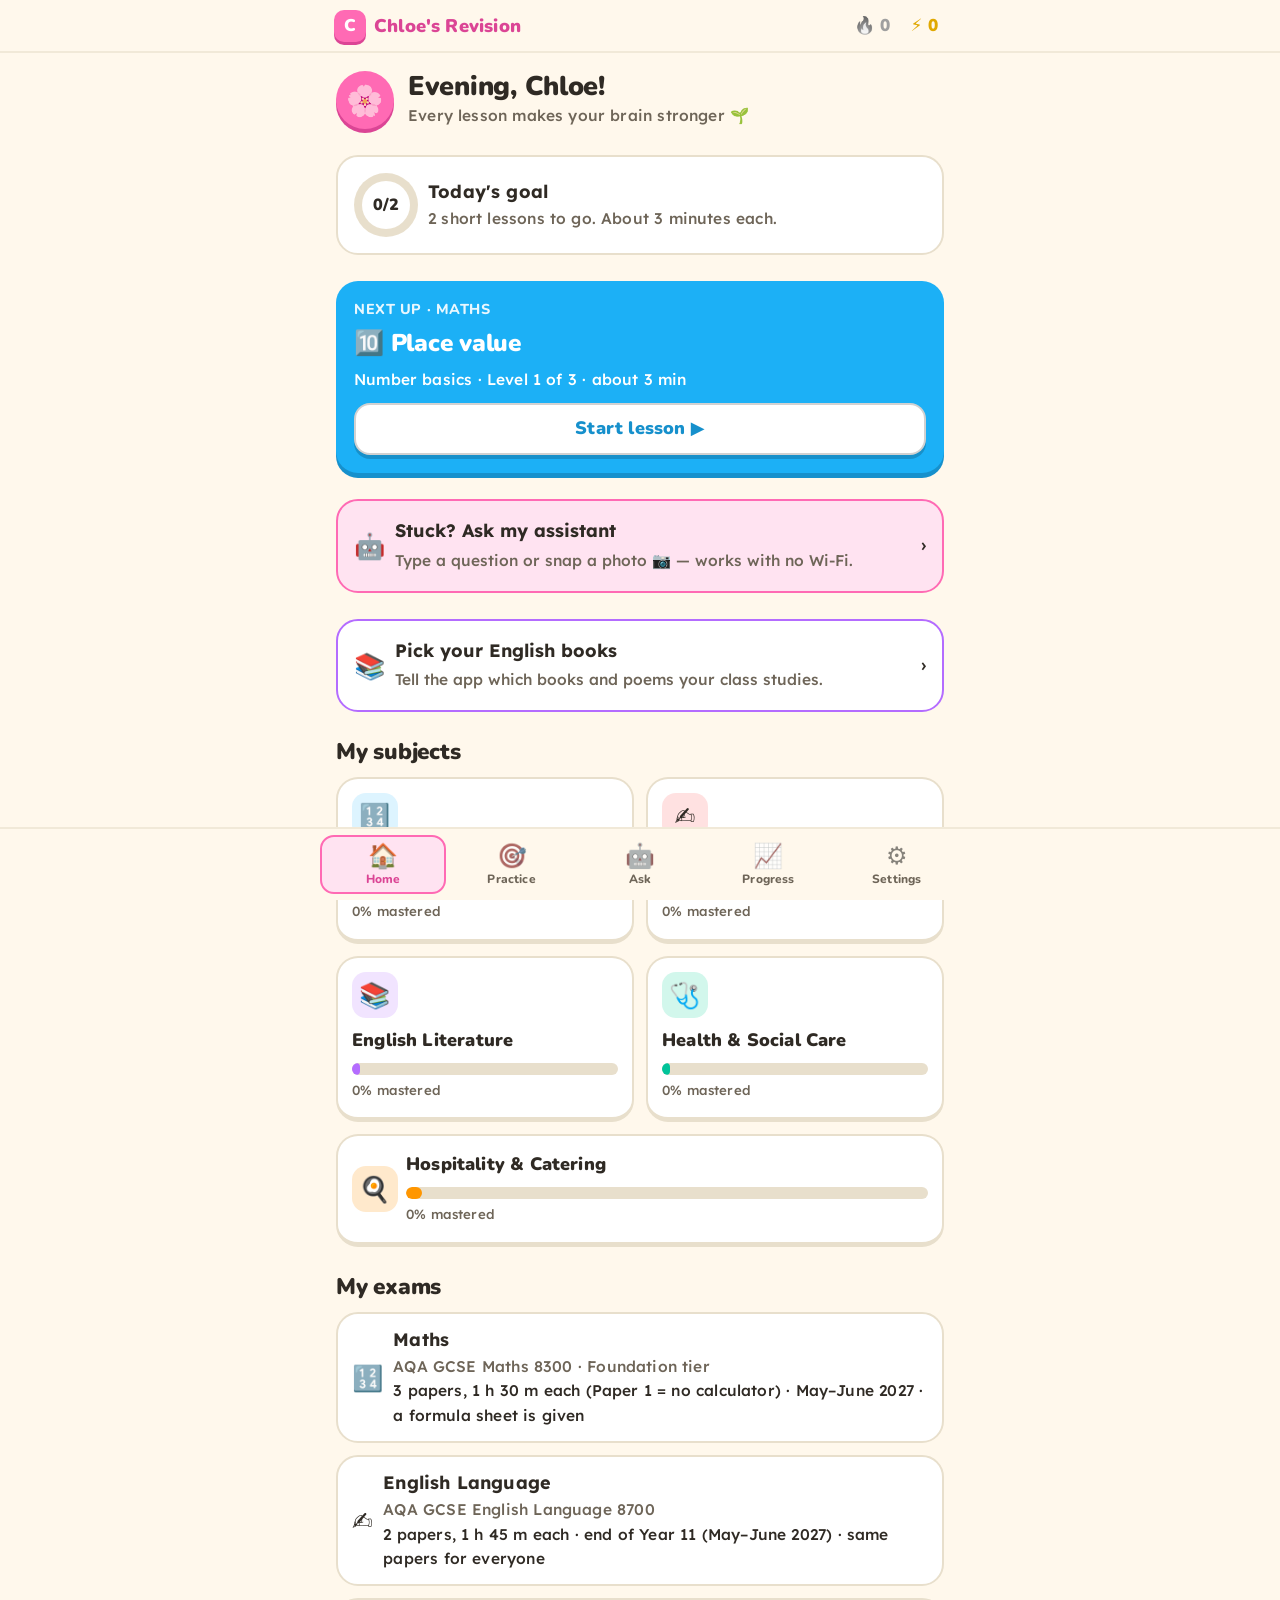
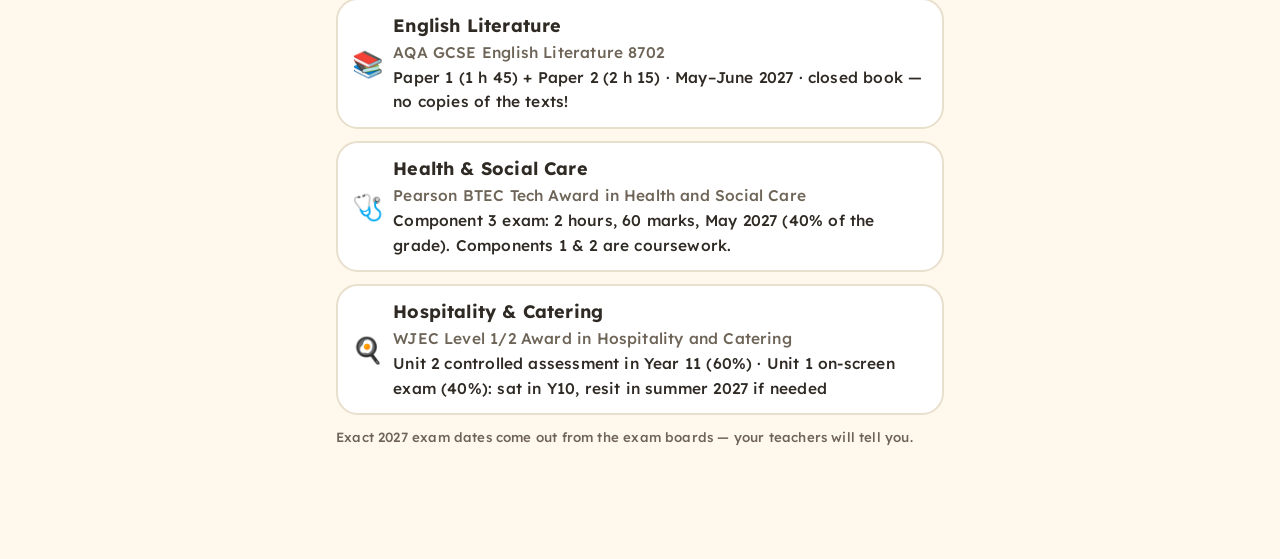
==== commit 4ff47d97: "Work fully offline + add Chloe's Assistant (offline AI, maths solver, photo reader) - Service worker" ====
--- a/docs/index.html
+++ b/docs/index.html
@@ -12,9 +12,7 @@
 <meta name="apple-mobile-web-app-title" content="Chloe Revise">
 <meta name="description" content="Chloe's bite-size GCSE revision: quick quizzes for Maths, English, Health and Social Care, and Hospitality and Catering.">
 <meta name="theme-color" content="#FF6AB4">
-<link rel="preconnect" href="https://fonts.googleapis.com">
-<link rel="preconnect" href="https://fonts.gstatic.com" crossorigin>
-<link rel="stylesheet" href="https://fonts.googleapis.com/css2?family=Lexend:wght@400;500;600;700;800&family=Atkinson+Hyperlegible:wght@400;700&family=Nunito:wght@600;700;800;900&display=swap">
+<link rel="stylesheet" href="fonts/fonts.css">
 <style>
 /* ============================================================
    Chloe's Revision — same chunky, bright style as Max's GCSE Plan,
@@ -86,7 +84,7 @@
 
 /* ---------- bottom nav ---------- */
 .nav{position:fixed;left:0;right:0;bottom:0;z-index:8;background:var(--bg);border-top:2px solid var(--line-2);padding:6px 8px calc(6px + env(safe-area-inset-bottom,0px))}
-.nav-in{max-width:640px;margin:0 auto;display:grid;grid-template-columns:repeat(4,1fr);gap:4px}
+.nav-in{max-width:640px;margin:0 auto;display:grid;grid-template-columns:repeat(5,1fr);gap:2px}
 .nav a{display:flex;flex-direction:column;align-items:center;gap:0;padding:5px 2px;border-radius:14px;border:2px solid transparent;text-decoration:none;color:var(--ink-2);font:800 12px var(--head)}
 .nav a span{font-size:24px;line-height:1.2;filter:grayscale(.6);opacity:.8}
 .nav a[aria-current="page"]{background:var(--pink-t);border-color:var(--pink);color:var(--pink-d)}
@@ -275,6 +273,47 @@
 @media (prefers-reduced-motion: reduce){*{animation:none!important;transition:none!important}}
 @media (max-width:360px){.subs{grid-template-columns:1fr}}
 
+/* ---------- offline + assistant ---------- */
+.offpill{font:800 .7em var(--head);background:var(--bg-2);color:var(--ink-2);padding:4px 8px;border-radius:99px;white-space:nowrap}
+.askcard{text-align:left;cursor:pointer;border-color:var(--pink);background:var(--pink-t);color:var(--ink);width:100%;font:inherit}
+.ask{position:fixed;inset:0;z-index:40;background:var(--bg);display:flex;flex-direction:column}
+.ask[hidden]{display:none}
+.ask-top{max-width:640px;width:100%;margin:0 auto;padding:calc(8px + env(safe-area-inset-top,0px)) 12px 8px;display:flex;align-items:center;gap:8px;border-bottom:2px solid var(--line-2)}
+.ask-top b{font:900 1.05em var(--head)}
+.brainpill{appearance:none;border:0;background:none;padding:0;font:700 .74em var(--font);color:var(--ink-2);cursor:pointer}
+.ask-body{flex:1;overflow:auto;max-width:640px;width:100%;margin:0 auto;padding:14px 14px 6px;display:flex;flex-direction:column;gap:12px}
+.ask-brain{max-width:640px;width:100%;margin:0 auto;padding:0 14px}
+.ask-brain:empty{display:none}
+.ask-brain .card,.ask-brain .tip,.ask-brain .btn{margin-bottom:8px}
+.ask-foot{max-width:640px;width:100%;margin:0 auto;padding:8px 12px 4px;display:flex;gap:8px;align-items:flex-end}
+.ask-foot textarea{flex:1;min-width:0;resize:none;border:2px solid var(--line);border-bottom-width:4px;border-radius:16px;padding:10px 12px;background:var(--card);font:500 1em/1.4 var(--font);max-height:140px}
+.ask-foot textarea:focus{outline:none;border-color:var(--pink)}
+.ask-foot .send{background:var(--pink);border-color:var(--pink-d);box-shadow:0 3px 0 var(--pink-d);color:#fff}
+.ask-hint{max-width:640px;width:100%;margin:0 auto;padding:0 14px calc(8px + env(safe-area-inset-bottom,0px))}
+.msg{max-width:92%;border-radius:18px;padding:10px 14px;line-height:1.55;display:flex;flex-direction:column;gap:6px}
+.msg p{margin:0}
+.msg ul,.msg ol{margin:0;padding-left:1.3em;display:flex;flex-direction:column;gap:4px}
+.msg.me{align-self:flex-end;background:var(--pink);color:#fff;border-bottom-right-radius:6px;white-space:pre-line}
+.msg.me .muted{color:rgba(255,255,255,.85)}
+.msg.me img{max-width:220px;max-height:220px;border-radius:12px;object-fit:cover}
+.msg.bot{align-self:flex-start;background:var(--card);border:2px solid var(--line);border-bottom-left-radius:6px}
+.msg.sol{align-self:flex-start;background:var(--green-t);border:2px solid var(--green);width:92%}
+.solh{font:900 .95em var(--head);color:var(--green-d)}
+.solans{font:900 1.15em var(--head);background:var(--card);border-radius:12px;padding:6px 12px;align-self:flex-start}
+.msgtools{display:flex;align-items:center;gap:8px;margin-top:4px}
+.iconbtn.sm{min-width:36px;height:36px;font-size:16px;border-radius:11px}
+.chip{appearance:none;border:2px solid var(--line);border-bottom-width:4px;background:var(--card);border-radius:99px;padding:7px 13px;font:600 .84em var(--font);cursor:pointer;color:var(--ink);text-align:left}
+.chip:active{transform:translateY(2px)}
+.ocrbox{width:100%;border:2px dashed var(--line);border-radius:12px;padding:8px 10px;background:var(--bg);font:500 .92em/1.5 var(--font);resize:vertical}
+.dots{display:inline-flex;gap:4px;padding:4px 0}
+.dots i{width:8px;height:8px;border-radius:50%;background:var(--ink-3);animation:dot 1s infinite}
+.dots i:nth-child(2){animation-delay:.15s}.dots i:nth-child(3){animation-delay:.3s}
+@keyframes dot{0%,100%{opacity:.3;transform:translateY(0)}50%{opacity:1;transform:translateY(-3px)}}
+.brainbar{width:100%;text-align:center;background:var(--pink-t);border-color:var(--pink);margin-bottom:8px}
+.notes{background:var(--blue-t);border-radius:12px;padding:6px 10px;font-size:.86em}
+.notes summary{cursor:pointer;font-weight:700;color:var(--blue-d)}
+.notes ul{margin-top:6px}
+
 </style>
 </head>
 <body>
@@ -961,7 +1000,7 @@
       ]),
     ] },
     /* ---------------- MACBETH ---------------- */
-    { id: 'lMac', book: 'macbeth', title: 'Macbeth', emoji: '🗡️', blurb: 'A brave soldier + a prophecy + ambition = murder, guilt and doom.', tag: 'exam', tagText: 'Paper 1', lessons: [
+    { id: 'lMac', book: 'macbeth', facts: ["Macbeth changes from a brave, loyal soldier (\"brave Macbeth\") into an ambitious murderer, then a paranoid tyrant who kills more and more people (Banquo, Macduff's family) to stay king. By the end he feels life is meaningless (\"Tomorrow, and tomorrow, and tomorrow\").", "Lady Macbeth starts strong and controlling: she pushes Macbeth to kill Duncan and questions his manhood. Guilt then breaks her: she sleepwalks, tries to wash invisible blood off her hands (\"Out, damned spot!\") and dies.", "The witches' prophecies spark Macbeth's ambition, but he chooses to act on them. Banquo hears prophecies too and does nothing wrong, so he is a foil (contrast) to Macbeth.", "Key themes in Macbeth: ambition, guilt, the supernatural, kingship (a good king like Duncan vs a tyrant), and appearance vs reality.", "Macbeth context: written around 1606 for King James I, who believed in witchcraft. The Gunpowder Plot (1605) made killing a king (regicide) especially shocking, and people believed in the Divine Right of Kings."],  title: 'Macbeth', emoji: '🗡️', blurb: 'A brave soldier + a prophecy + ambition = murder, guilt and doom.', tag: 'exam', tagText: 'Paper 1', lessons: [
       LS('mac-plot', 'Macbeth: the story', '📜', ['Witches → prophecy → Duncan murdered → Banquo murdered → Macduff\'s family murdered → Macbeth killed.'], [
         mc(1, 'Who does Macbeth meet at the very start?', 'Three witches', ['King Duncan', 'A ghost', 'Macduff'], 'The witches predict that Macbeth will be king.'),
         mc(1, 'Who does Macbeth murder to become king?', 'King Duncan', ['Banquo', 'Malcolm', 'Macduff'], 'He kills Duncan in his sleep, at Macbeth\'s own castle.'),
@@ -1004,7 +1043,7 @@
       ]),
     ] },
     /* ---------------- ROMEO & JULIET ---------------- */
-    { id: 'lRJ', book: 'rj', title: 'Romeo and Juliet', emoji: '💘', blurb: 'Two teenagers from enemy families fall in love — and it ends in tragedy.', tag: 'exam', tagText: 'Paper 1', lessons: [
+    { id: 'lRJ', book: 'rj', facts: ["Romeo changes from a lovesick boy moping over Rosaline into someone who risks everything for Juliet. He is impulsive and acts fast, for example killing Tybalt and taking poison.", "Juliet changes from an obedient daughter (nearly 14) into a brave, independent young woman who defies her parents to stay loyal to Romeo.", "Why do Romeo and Juliet die? Fate (they are \"star-crossed\"), the family feud, rushed decisions, adults' mistakes (Capulet forcing her to marry Paris, the Friar's risky plan) and bad luck (the letter never reaches Romeo).", "Key themes in Romeo and Juliet: love, conflict and violence, fate, family and parents, youth vs age. Context: in Elizabethan times fathers controlled who daughters married, and family honour mattered."],  title: 'Romeo and Juliet', emoji: '💘', blurb: 'Two teenagers from enemy families fall in love — and it ends in tragedy.', tag: 'exam', tagText: 'Paper 1', lessons: [
       LS('rj-plot', 'R&J: the story', '📜', ['Party → love → secret wedding → Tybalt kills Mercutio → Romeo kills Tybalt → banished → fake death → both die.'], [
         mc(1, 'Where is the play set?', 'Verona, Italy', ['London', 'Scotland', 'Paris'], 'Verona — a city torn by a family feud.'),
         mc(1, 'Which two families are enemies?', 'Montagues and Capulets', ['Birlings and Crofts', 'Macbeths and Macduffs', 'Smiths and Joneses'], 'Romeo is a Montague; Juliet is a Capulet.'),
@@ -1045,7 +1084,7 @@
       ]),
     ] },
     /* ---------------- A CHRISTMAS CAROL ---------------- */
-    { id: 'lACC', book: 'acc', title: 'A Christmas Carol', emoji: '👻', blurb: 'A mean old man is visited by ghosts and learns to be kind.', tag: 'exam', tagText: 'Paper 1', lessons: [
+    { id: 'lACC', book: 'acc', facts: ["Scrooge changes because the three ghosts show him his lonely past, the suffering of poor families like the Cratchits (and ill Tiny Tim) in the present, and his own lonely, unmourned death in the future. Seeing the results of his greed makes him regret it and become generous. This is called redemption.", "At the start Scrooge is cold, mean and selfish (\"Bah! Humbug!\", \"solitary as an oyster\"). At the end he is generous and joyful: he buys the Cratchits a huge turkey, raises Bob's pay and becomes a \"second father\" to Tiny Tim.", "Marley's ghost warns Scrooge to change. Marley's heavy chain stands for the greed and selfishness of his life.", "Dickens's message in A Christmas Carol: rich people have a social responsibility to help the poor. He wrote it in 1843 because of Victorian poverty, workhouses and child labour."],  title: 'A Christmas Carol', emoji: '👻', blurb: 'A mean old man is visited by ghosts and learns to be kind.', tag: 'exam', tagText: 'Paper 1', lessons: [
       LS('acc-plot', 'ACC: the story', '📜', ['5 staves (chapters): Marley → Past → Present → Yet to Come → Scrooge changed.'], [
         mc(1, 'What is Scrooge like at the start?', 'Mean, cold and selfish', ['Kind and generous', 'Poor and hungry', 'Young and happy'], '"Bah! Humbug!" He hates Christmas and giving money.'),
         mc(1, 'Whose ghost visits first?', 'Jacob Marley, his dead business partner', ['Tiny Tim', 'Fred', 'Belle'], 'Marley wears heavy chains — warning Scrooge to change.'),
@@ -1085,7 +1124,7 @@
       ]),
     ] },
     /* ---------------- JEKYLL & HYDE ---------------- */
-    { id: 'lJH', book: 'jh', title: 'Jekyll and Hyde', emoji: '🧪', blurb: 'A respected doctor creates a potion that unleashes his evil side.', tag: 'exam', tagText: 'Paper 1', lessons: [
+    { id: 'lJH', book: 'jh', facts: ["Dr Jekyll is a respected doctor who secretly wants to enjoy his bad side. His potion turns him into Hyde, his evil side. Hyde grows stronger until Jekyll turns into Hyde without the potion and cannot change back. At the end Hyde's body is found and Jekyll's letter explains everything.", "Mr Hyde is small, ugly and \"ape-like\". People feel disgust when they see him. He tramples a young girl and murders Sir Danvers Carew with a cane.", "Key themes in Jekyll and Hyde: duality (good and evil in everyone), reputation and secrecy, science vs religion, and violence. Context: 1886, Victorian London, where gentlemen had to seem respectable, and Darwin's ideas made people fear humans had an animal side.", "Mr Utterson is a lawyer who investigates Hyde. The truth is only revealed at the end, in Dr Lanyon's letter and Jekyll's own statement."],  title: 'Jekyll and Hyde', emoji: '🧪', blurb: 'A respected doctor creates a potion that unleashes his evil side.', tag: 'exam', tagText: 'Paper 1', lessons: [
       LS('jh-plot', 'J&H: the story', '📜', ['Utterson investigates → Hyde\'s crimes → Carew murder → Lanyon\'s shock → Jekyll\'s confession.'], [
         mc(1, 'Who is the main detective-like character?', 'Mr Utterson, a lawyer', ['Dr Lanyon', 'Poole', 'Sir Danvers Carew'], 'We follow Utterson as he tries to solve the mystery.'),
         mc(1, 'What does Hyde do in the first story Enfield tells?', 'Tramples over a young girl', ['Robs a bank', 'Kills a policeman', 'Saves a child'], 'He walks right over her — a shocking, cold act.'),
@@ -1121,7 +1160,7 @@
       ]),
     ] },
     /* ---------------- AN INSPECTOR CALLS ---------------- */
-    { id: 'lAIC', book: 'aic', title: 'An Inspector Calls', emoji: '🕵️', blurb: 'A rich family\'s party is interrupted — and each of them helped destroy a young woman.', tag: 'exam', tagText: 'Paper 2', lessons: [
+    { id: 'lAIC', book: 'aic', facts: ["Inspector Goole visits the Birlings in 1912 and shows that each of them helped cause Eva Smith's death. He acts like Priestley's voice and like the family's conscience. At the end they learn there is no Inspector Goole on the police force, so he may not be a real policeman, then a phone call says a girl has died and an inspector is coming.", "Mr and Mrs Birling refuse to change or accept responsibility. Sheila and Eric (the younger generation) accept their part and change. Gerald is in between: he feels some regret but tries to wriggle out at the end.", "Priestley's message in An Inspector Calls: we are all responsible for each other (\"We are members of one body\"). He was a socialist. The play is set in 1912 but was written in 1945, so the audience knew Mr Birling was wrong about the Titanic and war (dramatic irony)."],  title: 'An Inspector Calls', emoji: '🕵️', blurb: 'A rich family\'s party is interrupted — and each of them helped destroy a young woman.', tag: 'exam', tagText: 'Paper 2', lessons: [
       LS('aic-plot', 'AIC: the story', '📜', ['Set in 1912, written in 1945.', 'Each Birling (and Gerald) is linked to Eva Smith\'s death.'], [
         mc(1, 'What are the Birlings celebrating at the start?', 'Sheila\'s engagement to Gerald', ['A birthday', 'Christmas', 'A new factory'], 'It all seems happy — until the doorbell rings.'),
         mc(1, 'Who arrives at the house?', 'Inspector Goole', ['A doctor', 'The Prime Minister', 'Eva Smith'], 'He says a young woman has died.'),
@@ -1158,7 +1197,7 @@
       ]),
     ] },
     /* ---------------- POWER & CONFLICT ---------------- */
-    { id: 'lPC', book: 'pc', title: 'Power and Conflict poems', emoji: '⚔️', blurb: '15 poems about power (of people and nature) and conflict (war and its effects).', tag: 'exam', tagText: 'Paper 2', lessons: [
+    { id: 'lPC', book: 'pc', facts: ["The Power and Conflict poems are about the power of humans (Ozymandias, My Last Duchess, London, Tissue, Checking Out Me History), the power of nature (The Prelude, Storm on the Island, Exposure) and the effects of war and conflict (Charge of the Light Brigade, Bayonet Charge, Remains, Poppies, War Photographer, Kamikaze, The Emigrée)."],  title: 'Power and Conflict poems', emoji: '⚔️', blurb: '15 poems about power (of people and nature) and conflict (war and its effects).', tag: 'exam', tagText: 'Paper 2', lessons: [
       LS('pc-who', 'Poems & poets', '🖋️', ['Learn which poet wrote which poem — you can name them in the exam.'], [
         mt(1, 'Match the poem to its poet', [['Ozymandias', 'Shelley'], ['London', 'Blake'], ['Remains', 'Armitage'], ['Exposure', 'Owen']]),
         mt(2, 'Match the poem to its poet', [['Kamikaze', 'Garland'], ['Poppies', 'Weir'], ['Tissue', 'Dharker'], ['The Emigrée', 'Rumens']]),
@@ -1704,17 +1743,18 @@
 /* ============================================================
    Views
    ============================================================ */
-const ICON = { home: '🏠', practice: '🎯', progress: '📈', settings: '⚙️' };
+const ICON = { home: '🏠', practice: '🎯', ask: '🤖', progress: '📈', settings: '⚙️' };
 function renderTop() {
   const s = streak(), d = day();
   $('#top').innerHTML = `<div class="top-in">
     <a class="logo" href="#/home"><i>C</i>Chloe's Revision</a>
+    ${navigator.onLine ? '' : '<span class="offpill" title="No internet — everything still works">📴 Offline</span>'}
     <span class="stat fire ${d.n ? '' : 'off'}" title="Day streak">🔥 ${s}</span>
     <span class="stat xp" id="xpstat" title="Total XP">⚡ ${state.xp}</span></div>`;
 }
 function renderNav(cur) {
-  const items = [['home', 'Home'], ['practice', 'Practice'], ['progress', 'Progress'], ['settings', 'Settings']];
-  $('#nav').innerHTML = '<div class="nav-in">' + items.map(([k, t]) => `<a href="#/${k}" ${cur === k ? 'aria-current="page"' : ''}><span>${ICON[k]}</span>${t}</a>`).join('') + '</div>';
+  const items = [['home', 'Home'], ['practice', 'Practice'], ['ask', 'Ask'], ['progress', 'Progress'], ['settings', 'Settings']];
+  $('#nav').innerHTML = '<div class="nav-in">' + items.map(([k, t]) => k === 'ask' ? `<a href="#" data-act="ask"><span>${ICON[k]}</span>${t}</a>` : `<a href="#/${k}" ${cur === k ? 'aria-current="page"' : ''}><span>${ICON[k]}</span>${t}</a>`).join('') + '</div>';
 }
 function route() {
   const h = location.hash.replace(/^#\/?/, '') || 'home';
@@ -1741,6 +1781,7 @@
     const r = rec(nx.id), lvl = Math.min(3, r.lvl + 1);
     h += `<div class="sect"><div class="next s-${ns.id}"><span class="k">NEXT UP · ${esc(ns.name.toUpperCase())}</span><h2>${nx.emoji || ns.emoji} ${esc(nx.title)}</h2><p class="small">${esc(nx.unit.title)} · Level ${lvl} of 3 · about 3 min</p><button class="btn full" data-act="start" data-id="${nx.id}">Start lesson ▶</button></div></div>`;
   }
+  h += `<div class="sect"><button class="card row askcard" data-act="ask"><span class="emo">🤖</span><span class="grow"><b>Stuck? Ask my assistant</b><br><span class="muted small">Type a question or snap a photo 📷 — works with no Wi-Fi.</span></span><span>›</span></button></div>`;
   if (!state.settings.lit) h += `<div class="sect"><button class="card row s-englit" data-act="books" style="text-align:left;cursor:pointer;border-color:var(--purple)"><span class="emo">📚</span><span class="grow"><b>Pick your English books</b><br><span class="muted small">Tell the app which books and poems your class studies.</span></span><span>›</span></button></div>`;
   if (m) h += `<div class="sect"><button class="btn full yellow" data-act="mistakes">🛠️ Fix my mistakes (${m})</button></div>`;
   h += `<div class="sect"><h2>My subjects</h2><div class="subs">` + RC.subjects.map((s) => {
@@ -1848,6 +1889,8 @@
     <label class="switch"><span><b>🎵 Sounds</b></span><input type="checkbox" data-act="tog" data-k="sound" ${st.sound ? 'checked' : ''}></label>
     <label class="switch"><span><b>🧃 Brain-break reminders</b><br><span class="muted small">A nudge to stretch after a couple of lessons.</span></span><input type="checkbox" data-act="tog" data-k="breaks" ${st.breaks ? 'checked' : ''}></label></div>`;
   h += `<div class="sect setrow"><h3>Reading voice speed</h3>${seg('rate', [[0.75, 'Slow'], [0.9, 'Normal'], [1.05, 'Fast']])}<button class="btn sm" data-act="testvoice" style="align-self:flex-start">🔊 Test the voice</button></div>`;
+  h += `<div class="sect setrow"><h3>📴 Offline (for school)</h3><div id="aistatus" class="stack"><p class="muted small">Checking…</p></div></div>`;
+  setTimeout(fillOfflineStatus, 0);
   h += `<div class="sect setrow"><h3>English books</h3><button class="btn" data-act="books">📚 Choose my books and poems</button></div>`;
   h += `<div class="sect setrow"><h3>Back up my progress</h3><p class="muted small">Progress lives on this phone/laptop. Copy this code somewhere safe (or send it to yourself) — paste it back to restore, or to move to another device.</p>
     <div class="row"><button class="btn sm blue" data-act="backup">📋 Copy backup code</button><button class="btn sm" data-act="download">💾 Save file</button></div>
@@ -2026,7 +2069,7 @@
   // wrong: always spell out the right answer (the green option can be easy to miss)
   const ansLine = ok ? '' : q.t === 'tf' ? `<p class="fb-why"><b>It's ${esc(ans)}.</b></p>` : `<p class="fb-why"><b>Answer:</b> ${esc(ans)}</p>`;
   const why = q.why ? `<p class="fb-why">${esc(q.why)}</p>` : '';
-  foot.innerHTML = `<div class="foot-in"><div class="fb-h"><span>${ok ? '✅' : '💛'}</span><span class="grow">${ok ? pickOne(PRAISE) : pickOne(NUDGE)}</span>${q.why || !ok ? '<button class="iconbtn" data-act="say-fb" aria-label="Read explanation">🔊</button>' : ''}</div>${ansLine}${why}<button class="btn full go" data-act="next">Continue</button></div>`;
+  foot.innerHTML = `<div class="foot-in"><div class="fb-h"><span>${ok ? '✅' : '💛'}</span><span class="grow">${ok ? pickOne(PRAISE) : pickOne(NUDGE)}</span>${q.why || !ok ? '<button class="iconbtn" data-act="say-fb" aria-label="Read explanation">🔊</button>' : ''}</div>${ansLine}${why}${ok ? '' : '<button class="btn full" data-act="ask-about">🤖 Help me understand this</button>'}<button class="btn full go" data-act="next">Continue</button></div>`;
   foot._say = (ok ? '' : 'The answer is ' + ans + '. ') + (q.why || '');
   if (ok) { Sound.correct(); buzz(12); confetti({ n: 30, spread: 10, y: innerHeight - 160 }); }
   else { Sound.wrong(); buzz([20, 40, 20]); $('.sess-body').classList.add('shake'); }
@@ -2165,13 +2208,690 @@
   }
 }
 document.addEventListener('keydown', (e) => {
-  if (!sess || $('#session').hidden) return;
+  if (!sess || $('#session').hidden || ($('#ask') && !$('#ask').hidden)) return;
   if (e.target.tagName === 'INPUT' || e.target.tagName === 'TEXTAREA') return;
   const q = sess.qs[sess.i];
   if (e.key === 'Enter') { if (sess.done) return; if (sess.checked) { $('[data-act="next"]').click(); } else if (!$('#checkbtn').disabled) check(); e.preventDefault(); }
   else if (q && !sess.checked && (q.t === 'mc') && /^[1-4]$/.test(e.key)) { const o = $$('.opt[data-act="pick"]')[+e.key - 1]; if (o) o.click(); }
 });
 
+/* ---------- offline status (Settings) ---------- */
+async function fillOfflineStatus() {
+  const el = $('#aistatus'); if (!el) return;
+  const has = async (u) => { try { return !!(window.caches && await caches.match(new URL(u, location.href).href)); } catch (e) { return false; } };
+  const sw = !!(navigator.serviceWorker && navigator.serviceWorker.controller);
+  const [app, ocr, lib] = await Promise.all([has('index.html').then((x) => x || has('./')), has('ocr/lang/eng.traineddata.gz'), has('ai/webllm.js')]);
+  if (typeof aiRefresh === 'function') await aiRefresh();
+  const row = (ok, t, sub) => `<div class="switch" style="cursor:default"><span><b>${ok ? '✅' : '⏳'} ${t}</b>${sub ? `<br><span class="muted small">${sub}</span>` : ''}</span></div>`;
+  const st = AI.status, m = state.settings.aiModel && AI_MODELS[state.settings.aiModel];
+  const brainTxt = st === 'nogpu' ? 'Not supported on this device (needs WebGPU). Maths solver, photos and lesson search still work offline.' : st === 'ready' ? `${m.name} brain is on and saved on this device.` : st === 'cached' ? `${m.name} brain is saved on this device (wakes up when you open Ask).` : st === 'downloading' ? `Downloading… ${Math.round(AI.progress * 100)}%` : 'Not downloaded yet — open 🤖 Ask at home on Wi-Fi to switch it on.';
+  el.innerHTML = row(sw && app, 'App & all lessons', sw && app ? 'Saved — works with no internet.' : 'Open the app once with internet to save it.')
+    + row(ocr && lib, 'Assistant tools (maths solver, photo reader)', ocr && lib ? 'Saved on this device.' : 'Saving in the background while online…')
+    + row(st === 'ready' || st === 'cached', 'Offline AI brain', brainTxt)
+    + (st === 'ready' || st === 'cached' ? '<button class="btn sm" data-act="ai-delete" style="align-self:flex-start">🗑️ Remove the brain (frees space)</button>' : st !== 'nogpu' ? '<button class="btn sm pink" data-act="ask" style="align-self:flex-start">🧠 Set up the brain</button>' : '')
+    + '<p class="muted tiny">On an iPhone, add the app to your Home Screen (Share → Add to Home Screen) so it keeps everything saved.</p>';
+}
+window.addEventListener('online', () => renderTop());
+window.addEventListener('offline', () => renderTop());
+if ('serviceWorker' in navigator && /^https?:/.test(location.protocol)) {
+  window.addEventListener('load', () => navigator.serviceWorker.register('sw.js').catch(() => {}));
+}
+
+/* (start-up lives at the end of assist.js so every part is loaded first) */
+
+/* ============================================================
+   Maths solver — works the answer out exactly, with steps.
+   The assistant shows this as a "checked by calculator" card and
+   hands it to the AI so the AI never has to do the arithmetic.
+   Covers the common AQA Foundation question types.
+   ============================================================ */
+const Solver = (() => {
+  const N = '(-?\\d+(?:\\.\\d+)?)';
+  const r3 = (x) => Math.round(x * 1000) / 1000;
+  const r2 = (x) => Math.round(x * 100) / 100;
+  const fm = (x) => { if (!isFinite(x)) return String(x); const v = r3(x); return (Object.is(v, -0) ? 0 : v).toLocaleString('en-GB', { maximumFractionDigits: 3 }); };
+  const mon = (x) => (Number.isInteger(r2(x)) ? '£' + fm(x) : '£' + r2(x).toFixed(2));
+  const gcd = (a, b) => { a = Math.abs(a); b = Math.abs(b); while (b) [a, b] = [b, a % b]; return a; };
+  const lcm = (a, b) => Math.abs(a * b) / gcd(a, b);
+  const frac = (n, d) => { if (d < 0) { n = -n; d = -d; } const g = gcd(n, d) || 1; return [n / g, d / g]; };
+  const fstr = ([n, d]) => (d === 1 ? String(n) : `${n}/${d}`);
+  const isPrime = (n) => { if (n < 2 || !Number.isInteger(n)) return false; for (let i = 2; i * i <= n; i++) if (n % i === 0) return false; return true; };
+  const nums = (s) => (s.match(/-?\d+(?:\.\d+)?/g) || []).map(Number);
+  // decimal → nice fraction if it's a simple one
+  const niceFrac = (x) => { for (let d = 1; d <= 20; d++) { const n = Math.round(x * d); if (Math.abs(n / d - x) < 1e-9) return fstr(frac(n, d)); } return null; };
+  const out = (title, answer, steps, extra) => Object.assign({ title, answer, steps }, extra || {});
+
+  function norm(t) {
+    // ignore exam clutter like "(3 marks)" or "Question 7" so it isn't mistaken for part of the question
+    let s = ' ' + String(t).toLowerCase().replace(/\(\s*\d+\s*marks?\s*\)|\[\s*\d+\s*marks?\s*\]|\b\d+\s*marks?\b|total for question\s*\d+[^\n]*|\bquestion\s*\d+\b|\bq\s*\d+\b[.:)]?/g, ' ') + ' ';
+    s = s.replace(/[−–—]/g, '-').replace(/÷/g, '/').replace(/×/g, '*').replace(/²/g, '^2').replace(/³/g, '^3').replace(/π/g, 'pi')
+      .replace(/(\d),(\d{3})(?!\d)/g, '$1$2').replace(/£\s*/g, '£').replace(/\bdegrees?\b|°/g, '°')
+      .replace(/(\d)\s*[x]\s*(\d)/g, (m, a, b) => a + ' * ' + b)
+    return s;
+  }
+
+  /* ---------- expression parser (BIDMAS, implicit ×, variables) → polynomial in one letter ---------- */
+  // polynomial = { power: coef }
+  const P = {
+    c: (k) => ({ 0: k }),
+    add(a, b, s) { const r = Object.assign({}, a); for (const k in b) r[k] = (r[k] || 0) + s * b[k]; return r; },
+    mul(a, b) { const r = {}; for (const i in a) for (const j in b) { const k = +i + +j; r[k] = (r[k] || 0) + a[i] * b[j]; } return r; },
+    isConst(a) { return Object.keys(a).every((k) => k === '0' || Math.abs(a[k]) < 1e-12); },
+    val(a) { return a[0] || 0; },
+    deg(a) { let d = 0; for (const k in a) if (Math.abs(a[k]) > 1e-12) d = Math.max(d, +k); return d; },
+  };
+  function parse(src, vars, letter) {
+    const toks = []; let i = 0; const s = src.replace(/\s+/g, '');
+    while (i < s.length) {
+      const ch = s[i];
+      if (/[\d.]/.test(ch)) { let j = i; while (j < s.length && /[\d.]/.test(s[j])) j++; toks.push({ t: 'n', v: parseFloat(s.slice(i, j)) }); i = j; }
+      else if (s.startsWith('pi', i)) { toks.push({ t: 'n', v: Math.PI }); i += 2; }
+      else if (s.startsWith('sqrt', i) || s.startsWith('√', i)) { toks.push({ t: 'f', v: 'sqrt' }); i += s[i] === '√' ? 1 : 4; }
+      else if (/[a-z]/.test(ch)) { toks.push({ t: 'v', v: ch }); i++; }
+      else if ('+-*/^()'.includes(ch)) { toks.push({ t: ch }); i++; }
+      else throw new Error('bad char ' + ch);
+    }
+    let p = 0;
+    const peek = () => toks[p], next = () => toks[p++];
+    const startsAtom = (k) => k && (k.t === 'n' || k.t === 'v' || k.t === '(' || k.t === 'f');
+    function expr() { let a = term(); while (peek() && (peek().t === '+' || peek().t === '-')) { const o = next().t; const b = term(); a = P.add(a, b, o === '+' ? 1 : -1); } return a; }
+    function term() {
+      let a = unary();
+      for (;;) {
+        const k = peek();
+        if (k && (k.t === '*' || k.t === '/')) { next(); const b = unary(); if (k.t === '*') a = P.mul(a, b); else { if (!P.isConst(b) || P.val(b) === 0) throw new Error('div'); a = P.mul(a, P.c(1 / P.val(b))); } }
+        else if (startsAtom(k)) a = P.mul(a, unary()); // implicit multiplication: 3x, 2(x+1)
+        else return a;
+      }
+    }
+    function unary() { if (peek() && peek().t === '-') { next(); return P.mul(P.c(-1), unary()); } if (peek() && peek().t === '+') { next(); return unary(); } return power(); }
+    function power() { const a = atom(); if (peek() && peek().t === '^') { next(); const e = unary(); if (!P.isConst(e)) throw new Error('pow'); const n = P.val(e); if (P.isConst(a)) return P.c(Math.pow(P.val(a), n)); if (!Number.isInteger(n) || n < 0 || n > 3) throw new Error('pow'); let r = P.c(1); for (let k = 0; k < n; k++) r = P.mul(r, a); return r; } return a; }
+    function atom() {
+      const k = next(); if (!k) throw new Error('end');
+      if (k.t === 'n') return P.c(k.v);
+      if (k.t === 'v') { if (vars && k.v in vars) return P.c(vars[k.v]); if (letter && k.v === letter) return { 1: 1 }; throw new Error('var'); }
+      if (k.t === '(') { const a = expr(); if (!next() || toks[p - 1].t !== ')') throw new Error(')'); return a; }
+      if (k.t === 'f') { const a = atom(); if (!P.isConst(a)) throw new Error('sqrt'); return P.c(Math.sqrt(P.val(a))); }
+      throw new Error('unexpected');
+    }
+    const r = expr(); if (p !== toks.length) throw new Error('trailing'); return r;
+  }
+  const evalNum = (e, vars) => { const r = parse(e, vars); if (!P.isConst(r)) throw new Error('not const'); return P.val(r); };
+
+  /* ---------- handlers ---------- */
+  const H = [];
+  // % change from A to B
+  H.push((s) => {
+    const m = s.match(new RegExp(`(?:percentage|percent|%)\\s*(increase|decrease|change|profit|loss)?[^\\d£]*?from\\s+£?${N}\\s+to\\s+£?${N}`)) || s.match(new RegExp(`from\\s+£?${N}\\s+to\\s+£?${N}[^.?]*?(?:percentage|percent|%)`));
+    if (!m) return null;
+    const [a, b] = m.slice(-2).map(Number), ch = b - a, pc = ch / a * 100;
+    return out(`Percentage ${ch >= 0 ? 'increase' : 'decrease'}`, `${fm(Math.abs(pc))}% ${ch >= 0 ? 'increase' : 'decrease'}`, [
+      `Find the change: ${fm(b)} − ${fm(a)} = ${fm(ch)}`, `Divide by the ORIGINAL amount: ${fm(ch)} ÷ ${fm(a)} = ${fm(ch / a)}`, `× 100 to make a percentage: ${fm(pc)}%`], { tip: 'Change ÷ original × 100.' });
+  });
+  // increase/decrease X by P%
+  H.push((s) => {
+    let m = s.match(new RegExp(`(increase|decrease|reduce|raise|rise|add|take|cut|lower)\\w*\\s+(?:[a-z]+\\s+){0,3}?(£?)${N}\\s*(?:[a-z]+\\s+){0,3}?by\\s+${N}\\s*%`));
+    let up, x, p, money;
+    if (m) { up = /incr|rais|rise|add/.test(m[1]); money = !!m[2]; x = +m[3]; p = +m[4]; }
+    else {
+      const ma = s.match(new RegExp(`${N}\\s*%\\s*(off|discount|reduction|sale|increase|more|less|decrease|vat)[^\\d£]*?(£?)${N}`)), mb = s.match(new RegExp(`(£?)${N}[^\\d%]*?${N}\\s*%\\s*(off|discount|reduction|sale|increase|more|less|decrease|vat)`));
+      m = ma && mb ? (mb[1] && !ma[3] ? mb : ma) : ma || mb; // prefer the one with a £ amount
+      if (!m) return null;
+      if (/^\d|^-/.test(m[1])) { p = +m[1]; up = /increase|more|vat/.test(m[2]); money = !!m[3]; x = +m[4]; }
+      else { money = !!m[1]; x = +m[2]; p = +m[3]; up = /increase|more|vat/.test(m[4]); }
+    }
+    const amt = x * p / 100, res = up ? x + amt : x - amt, f = money ? mon : fm;
+    return out(`${up ? 'Increase' : 'Decrease'} by ${fm(p)}%`, f(res), [
+      `Find ${fm(p)}% of ${f(x)}: ${f(x)} ÷ 100 × ${fm(p)} = ${f(amt)}`, `${up ? 'Add it on' : 'Take it off'}: ${f(x)} ${up ? '+' : '−'} ${f(amt)} = ${f(res)}`,
+      `Or in one step: ${f(x)} × ${fm(up ? 1 + p / 100 : 1 - p / 100)} = ${f(res)}`]);
+  });
+  // P% of X
+  H.push((s) => {
+    const m = s.match(new RegExp(`${N}\\s*%\\s*of\\s*(£?)${N}`)); if (!m) return null;
+    const p = +m[1], money = !!m[2], x = +m[3], a = x * p / 100, f = money ? mon : fm;
+    const steps = [];
+    if (p === 50) steps.push(`50% is half: ${f(x)} ÷ 2 = ${f(a)}`);
+    else if (p === 25) steps.push(`25% is a quarter: ${f(x)} ÷ 4 = ${f(a)}`);
+    else if (p % 10 === 0) steps.push(`10% of ${f(x)} = ${f(x)} ÷ 10 = ${f(x / 10)}`, `${fm(p)}% = ${fm(p / 10)} × 10% = ${fm(p / 10)} × ${f(x / 10)} = ${f(a)}`);
+    else if (p % 5 === 0) steps.push(`10% = ${f(x)} ÷ 10 = ${f(x / 10)}`, `5% = half of 10% = ${f(x / 20)}`, `${fm(p)}% = ${Math.floor(p / 10) === 1 ? '10%' : Math.floor(p / 10) + ' lots of 10%'} + 5% = ${f(Math.floor(p / 10) * x / 10)} + ${f(x / 20)} = ${f(a)}`);
+    else steps.push(`1% of ${f(x)} = ${f(x)} ÷ 100 = ${f(x / 100)}`, `${fm(p)}% = ${fm(p)} × ${f(x / 100)} = ${f(a)}`);
+    steps.push(`Calculator way: ${f(x)} × ${fm(p / 100)} = ${f(a)}`);
+    return out(`${fm(p)}% of ${f(x)}`, f(a), steps);
+  });
+  // fraction of an amount
+  H.push((s) => {
+    let m = s.match(new RegExp(`(\\d+)\\s*/\\s*(\\d+)\\s*of\\s*(?:a\\s+)?(£?)${N}`)), n, d, money, x;
+    if (m) { n = +m[1]; d = +m[2]; money = !!m[3]; x = +m[4]; }
+    else {
+      m = s.match(new RegExp(`(a |one |)(half|third|quarter|fifth|tenth)s?\\s+of\\s*(£?)${N}`)); if (!m) return null;
+      n = 1; d = { half: 2, third: 3, quarter: 4, fifth: 5, tenth: 10 }[m[2]]; money = !!m[3]; x = +m[4];
+    }
+    const f = money ? mon : fm, one = x / d;
+    return out(`${n}/${d} of ${f(x)}`, f(one * n), [`Divide by the bottom number: ${f(x)} ÷ ${d} = ${f(one)}`, ...(n > 1 ? [`Times by the top number: ${f(one)} × ${n} = ${f(one * n)}`] : [])], { tip: 'Divide by the bottom, times by the top.' });
+  });
+  // share in a ratio
+  H.push((s) => {
+    const m = s.match(new RegExp(`(?:share|split|divide)[a-z]*\\s+(£?)${N}[^\\d]*?(\\d+)\\s*:\\s*(\\d+)(?:\\s*:\\s*(\\d+))?`)); if (!m) return null;
+    const money = !!m[1], tot = +m[2], parts = [m[3], m[4], m[5]].filter(Boolean).map(Number), sum = parts.reduce((a, b) => a + b, 0), one = tot / sum, f = money ? mon : fm;
+    return out(`Share ${f(tot)} in the ratio ${parts.join(' : ')}`, parts.map((p) => f(p * one)).join(' and '), [
+      `Add the parts: ${parts.join(' + ')} = ${sum}`, `One part: ${f(tot)} ÷ ${sum} = ${f(one)}`, ...parts.map((p) => `${p} parts: ${p} × ${f(one)} = ${f(p * one)}`), `Check: ${parts.map((p) => f(p * one)).join(' + ')} = ${f(tot)} ✓`]);
+  });
+  // simplify ratio / fraction
+  H.push((s) => {
+    let m = s.match(/simplif\w*\s*(?:the\s+ratio\s*)?(\d+)\s*:\s*(\d+)(?:\s*:\s*(\d+))?/);
+    if (m) { const v = [m[1], m[2], m[3]].filter(Boolean).map(Number), g = v.reduce(gcd); return out(`Simplify ${v.join(' : ')}`, v.map((x) => x / g).join(' : '), [`Find the biggest number that divides into all of them: ${g}`, `Divide each by ${g}: ${v.map((x) => `${x} ÷ ${g} = ${x / g}`).join(', ')}`]); }
+    m = s.match(/simplif\w*\s*(?:the\s+fraction\s*)?(\d+)\s*\/\s*(\d+)/);
+    if (m) { const a = +m[1], b = +m[2], g = gcd(a, b); return out(`Simplify ${a}/${b}`, `${a / g}/${b / g}`, [`The biggest number that goes into ${a} and ${b} is ${g}`, `Top: ${a} ÷ ${g} = ${a / g}. Bottom: ${b} ÷ ${g} = ${b / g}`]); }
+    return null;
+  });
+  // fraction arithmetic a/b ± × ÷ c/d
+  H.push((s) => {
+    const m = s.match(/(\d+)\s*\/\s*(\d+)\s*([+\-*/])\s*(\d+)\s*\/\s*(\d+)/); if (!m) return null;
+    const [a, b, o, c, d] = [+m[1], +m[2], m[3], +m[4], +m[5]]; let r, steps;
+    if (o === '+' || o === '-') { const L = lcm(b, d), A = a * L / b, C = c * L / d; r = frac(o === '+' ? A + C : A - C, L);
+      steps = [`Make the bottoms the same: ${L}`, `${a}/${b} = ${A}/${L} and ${c}/${d} = ${C}/${L}`, `${o === '+' ? 'Add' : 'Subtract'} the tops: ${A} ${o === '+' ? '+' : '−'} ${C} = ${o === '+' ? A + C : A - C}, so ${o === '+' ? A + C : A - C}/${L}`]; }
+    else if (o === '*') { r = frac(a * c, b * d); steps = [`Multiply the tops: ${a} × ${c} = ${a * c}`, `Multiply the bottoms: ${b} × ${d} = ${b * d}`, `${a * c}/${b * d}`]; }
+    else { r = frac(a * d, b * c); steps = [`Keep, change, flip: ${a}/${b} × ${d}/${c}`, `Tops: ${a} × ${d} = ${a * d}. Bottoms: ${b} × ${c} = ${b * c}`]; }
+    steps.push(`Simplest form: ${fstr(r)}${Math.abs(r[0]) > r[1] && r[1] > 1 ? ` (= ${Math.trunc(r[0] / r[1])} and ${Math.abs(r[0] % r[1])}/${r[1]})` : ''}`);
+    return out(`${a}/${b} ${o === '*' ? '×' : o === '/' ? '÷' : o} ${c}/${d}`, fstr(r), steps);
+  });
+  // HCF / LCM
+  H.push((s) => {
+    const m = s.match(/(hcf|highest common factor|greatest common|gcd|lcm|lowest common multiple|least common multiple)\D*?(\d+)\D+?(\d+)(?:\D+?(\d+))?/); if (!m) return null;
+    const v = [m[2], m[3], m[4]].filter(Boolean).map(Number), h = /hcf|highest|greatest|gcd/.test(m[1]);
+    if (h) { const g = v.reduce(gcd); const fl = (n) => { const r = []; for (let i = 1; i <= n; i++) if (n % i === 0) r.push(i); return r; };
+      return out(`HCF of ${v.join(' and ')}`, String(g), [...v.map((n) => `Factors of ${n}: ${fl(n).join(', ')}`), `The biggest one in every list is ${g}`]); }
+    const L = v.reduce(lcm); return out(`LCM of ${v.join(' and ')}`, String(L), [...v.map((n) => `Multiples of ${n}: ${[1, 2, 3, 4, 5, 6].map((k) => n * k).join(', ')}…`), `The first number in every list is ${L}`]);
+  });
+  // prime factors / factors / is prime
+  H.push((s) => {
+    let m = s.match(/(?:prime factors?|product of (?:its )?prime(?: factors)?|prime factori[sz]\w*)\D*(\d+)/) || s.match(/(\d+)\D*(?:as a product of prime|into prime factors)/);
+    if (m) { let n = +m[1]; const f = [], steps = []; for (let p = 2; p * p <= n; p++) while (n % p === 0) { steps.push(`${n} = ${p} × ${n / p}`); f.push(p); n /= p; } if (n > 1) f.push(n);
+      const cnt = {}; f.forEach((x) => cnt[x] = (cnt[x] || 0) + 1); const idx = Object.keys(cnt).map((k) => cnt[k] > 1 ? `${k}^${cnt[k]}` : k).join(' × ');
+      return out(`${m[1]} as a product of prime factors`, f.join(' × ') + (idx !== f.join(' × ') ? `  (= ${idx})` : ''), [...steps, 'Keep splitting until every number is prime (a factor tree)']); }
+    m = s.match(/is\s+(\d+)\s+(?:a\s+)?prime/); if (m) { const n = +m[1]; const d = [2, 3, 5, 7, 11, 13, 17, 19, 23, 29, 31].find((p) => p < n && n % p === 0);
+      return out(`Is ${n} prime?`, isPrime(n) ? 'Yes' : 'No', [isPrime(n) ? `${n} only divides by 1 and ${n}, so it is prime` : n < 2 ? `${n} is not prime (primes start at 2)` : `${n} = ${d} × ${n / d}, so it has other factors — not prime`]); }
+    m = s.match(/factors of (\d+)/); if (m) { const n = +m[1], p = []; for (let i = 1; i * i <= n; i++) if (n % i === 0) p.push(i + ' × ' + n / i);
+      const all = []; for (let i = 1; i <= n; i++) if (n % i === 0) all.push(i); return out(`Factors of ${n}`, all.join(', '), [`Find pairs that multiply to ${n}: ${p.join(', ')}`]); }
+    m = s.match(/multiples of (\d+)/); if (m) { const n = +m[1]; return out(`Multiples of ${n}`, [1, 2, 3, 4, 5, 6, 7, 8, 9, 10].map((k) => k * n).join(', ') + '…', ['Multiples are the times table of the number']); }
+    return null;
+  });
+  // roots and powers
+  H.push((s) => {
+    let m = s.match(new RegExp(`(?:square root of|sqrt|√)\\s*${N}`)); if (m) { const n = +m[1], r = Math.sqrt(n); return out(`√${fm(n)}`, fm(r), [Number.isInteger(r) ? `${fm(r)} × ${fm(r)} = ${fm(n)}` : `Use the √ button: ${fm(r)} (to 3 d.p.)`]); }
+    m = s.match(new RegExp(`(?:cube root of|∛)\\s*${N}`)); if (m) { const n = +m[1], r = Math.cbrt(n); return out(`∛${fm(n)}`, fm(r), [`${fm(r)} × ${fm(r)} × ${fm(r)} = ${fm(n)}`]); }
+    m = s.match(new RegExp(`${N}\\s*(squared|cubed)`)); if (m) { const n = +m[1], k = m[2] === 'squared' ? 2 : 3; return out(`${fm(n)} ${m[2]}`, fm(n ** k), [`${Array(k).fill(fm(n)).join(' × ')} = ${fm(n ** k)}`, `(Not ${fm(n)} × ${k}!)`]); }
+    return null;
+  });
+  // rounding
+  H.push((s) => {
+    const m = s.match(new RegExp(`round\\w*\\s+${N}\\s+to\\s+(?:the\\s+)?(?:nearest\\s+(\\d+|whole(?: number)?|integer|pound|penny)|(\\d+)\\s*(?:decimal places?|dp|d\\.p\\.?)|(\\d+)\\s*(?:significant figures?|sig figs?|sf|s\\.f\\.?))`)); if (!m) return null;
+    const x = +m[1];
+    if (m[2]) { const to = /whole|integer|pound/.test(m[2]) ? 1 : m[2] === 'penny' ? 0.01 : +m[2]; const r = Math.round(x / to) * to; return out(`Round ${fm(x)} to the nearest ${fm(to)}`, fm(r), [`It's between ${fm(Math.floor(x / to) * to)} and ${fm(Math.ceil(x / to) * to)}`, `It is closer to ${fm(r)} (5 or more rounds UP)`]); }
+    if (m[3]) { const d = +m[3], r = Math.round(x * 10 ** d) / 10 ** d; return out(`Round ${fm(x)} to ${d} d.p.`, r.toFixed(d), [`Keep ${d} digit${d > 1 ? 's' : ''} after the decimal point`, `Look at the next digit: 5 or more → round up, 4 or less → round down`]); }
+    const sf = +m[4], r = Number(x.toPrecision(sf)); return out(`Round ${fm(x)} to ${sf} s.f.`, fm(r), [`Start counting from the first non-zero digit`, `Keep ${sf} digit${sf > 1 ? 's' : ''}, look at the next one to round, then fill with zeros if needed`]);
+  });
+  // averages
+  H.push((s) => {
+    const m = s.match(/\b(mean|average|median|mode|range)\b/); if (!m) return null;
+    const list = nums(s.slice(m.index)); if (list.length < 3) return null;
+    const k = m[1] === 'average' ? 'mean' : m[1], sorted = list.slice().sort((a, b) => a - b), n = list.length, sum = list.reduce((a, b) => a + b, 0);
+    if (k === 'mean') return out('Mean', fm(sum / n), [`Add them up: ${list.map(fm).join(' + ')} = ${fm(sum)}`, `Divide by how many there are (${n}): ${fm(sum)} ÷ ${n} = ${fm(sum / n)}`]);
+    if (k === 'median') { const mid = n % 2 ? sorted[(n - 1) / 2] : (sorted[n / 2 - 1] + sorted[n / 2]) / 2; return out('Median', fm(mid), [`Put them in order: ${sorted.map(fm).join(', ')}`, n % 2 ? `The middle one (number ${(n + 1) / 2}) is ${fm(mid)}` : `Two middle numbers: ${fm(sorted[n / 2 - 1])} and ${fm(sorted[n / 2])} → halfway = ${fm(mid)}`]); }
+    if (k === 'range') return out('Range', fm(sorted[n - 1] - sorted[0]), [`Biggest − smallest = ${fm(sorted[n - 1])} − ${fm(sorted[0])} = ${fm(sorted[n - 1] - sorted[0])}`]);
+    const c = {}; list.forEach((x) => c[x] = (c[x] || 0) + 1); const mx = Math.max(...Object.values(c)); const modes = Object.keys(c).filter((x) => c[x] === mx);
+    return out('Mode', mx === 1 ? 'No mode' : modes.join(' and '), [mx === 1 ? 'Every number appears once, so there is no mode' : `${modes.join(' and ')} appear${modes.length > 1 ? '' : 's'} most (${mx} times)`]);
+  });
+  // angles
+  H.push((s) => {
+    if (!/\bangles?\b|°/.test(s) || /area|hypotenuse|pythag|perimeter/.test(s)) return null;
+    const ang = (s.match(/(\d+(?:\.\d+)?)\s*°/g) || []).map((x) => parseFloat(x));
+    const list = ang.length ? ang : nums(s);
+    if (/triangle/.test(s) && /isosceles/.test(s) && list.length === 1 && /base|bottom/.test(s) === false) { const t = list[0]; return out('Isosceles triangle', `${fm((180 - t) / 2)}° each`, [`Angles in a triangle add to 180°`, `180 − ${fm(t)} = ${fm(180 - t)}`, `The two base angles are equal: ${fm(180 - t)} ÷ 2 = ${fm((180 - t) / 2)}°`], { tip: 'If the angle you were given is a base angle instead, the other base angle is the same and the top is 180 − 2 × it.' }); }
+    if (/triangle/.test(s) && list.length === 2) { const t = 180 - list[0] - list[1]; return out('Missing angle in a triangle', `${fm(t)}°`, [`Angles in a triangle add up to 180°`, `${fm(list[0])} + ${fm(list[1])} = ${fm(list[0] + list[1])}`, `180 − ${fm(list[0] + list[1])} = ${fm(t)}°`]); }
+    if (/quadrilateral|four.sided|4.sided|rectangle|trapezium|kite|parallelogram/.test(s) && list.length === 3) { const t = 360 - list.reduce((a, b) => a + b); return out('Missing angle in a quadrilateral', `${fm(t)}°`, [`Angles in a quadrilateral add up to 360°`, `360 − (${list.map(fm).join(' + ')}) = ${fm(t)}°`]); }
+    if (/straight line/.test(s) && list.length >= 1) { const t = 180 - list.reduce((a, b) => a + b); return out('Angles on a straight line', `${fm(t)}°`, [`Angles on a straight line add up to 180°`, `180 − ${list.map(fm).join(' − ')} = ${fm(t)}°`]); }
+    if (/(around|round|about) a point|full turn/.test(s) && list.length >= 1) { const t = 360 - list.reduce((a, b) => a + b); return out('Angles around a point', `${fm(t)}°`, [`Angles around a point add up to 360°`, `360 − ${list.map(fm).join(' − ')} = ${fm(t)}°`]); }
+    const m = s.match(/(?:interior|exterior)?\s*angles?.*?regular\s+(\w+)|regular\s+(\w+).*?angle/);
+    if (m) { const nm = (m[1] || m[2]); const sides = { triangle: 3, square: 4, pentagon: 5, hexagon: 6, heptagon: 7, octagon: 8, nonagon: 9, decagon: 10 }[nm] || +nm; if (sides >= 3) { const ext = 360 / sides; return out(`Regular ${nm}`, `interior ${fm(180 - ext)}°, exterior ${fm(ext)}°`, [`Exterior angle = 360 ÷ ${sides} = ${fm(ext)}°`, `Interior angle = 180 − ${fm(ext)} = ${fm(180 - ext)}°`, `(Sum of interior angles = (${sides} − 2) × 180 = ${(sides - 2) * 180}°)`]); } }
+    return null;
+  });
+  // Pythagoras
+  H.push((s) => {
+    if (!/hypotenuse|pythag|right.angled/.test(s)) return null;
+    const v = nums(s).filter((x) => x > 0 && x !== 90); if (v.length < 2) return null;
+    const hm = s.match(new RegExp(`hypotenuse\\s*(?:is|=|of|:)?\\s*${N}`)) || s.match(new RegExp(`${N}\\s*(?:cm|m|mm)?\\s*(?:is the |as the )?hypotenuse`));
+    if (hm) { const h = +hm[1], a = v.find((x) => x !== h); const r = Math.sqrt(h * h - a * a); if (!isFinite(r)) return null;
+      return out('Pythagoras — shorter side', fm(r), [`The hypotenuse is the longest side, so SUBTRACT`, `${fm(h)}² − ${fm(a)}² = ${fm(h * h)} − ${fm(a * a)} = ${fm(h * h - a * a)}`, `√${fm(h * h - a * a)} = ${fm(r)}`]); }
+    const [a, b] = v; const r = Math.sqrt(a * a + b * b);
+    return out('Pythagoras — hypotenuse', fm(r), [`a² + b² = c²`, `${fm(a)}² + ${fm(b)}² = ${fm(a * a)} + ${fm(b * b)} = ${fm(a * a + b * b)}`, `√${fm(a * a + b * b)} = ${fm(r)}`], { tip: 'If one of the numbers is the hypotenuse, tell me — then you subtract instead.' });
+  });
+  // circles
+  H.push((s) => {
+    if (!/circle|semi.?circle/.test(s)) return null;
+    const rm = s.match(new RegExp(`radius\\s*(?:of|is|=)?\\s*${N}`)) || s.match(new RegExp(`${N}\\s*\\w*\\s*radius`)), dm = s.match(new RegExp(`diameter\\s*(?:of|is|=)?\\s*${N}`)) || s.match(new RegExp(`${N}\\s*\\w*\\s*diameter`));
+    if (!rm && !dm) return null;
+    const r = rm ? +rm[1] : +dm[1] / 2, semi = /semi/.test(s), wantA = /area/.test(s), wantC = /circumference|perimeter|around|round/.test(s);
+    const A = Math.PI * r * r * (semi ? 0.5 : 1), C = 2 * Math.PI * r;
+    const steps = [dm ? `Radius = diameter ÷ 2 = ${fm(r)}` : `Diameter = 2 × radius = ${fm(2 * r)}`];
+    if (wantA || !wantC) steps.push(`Area = π × r² = π × ${fm(r)} × ${fm(r)} = ${fm(Math.PI * r * r)}${semi ? `, ÷ 2 for a semicircle = ${fm(A)}` : ''}`);
+    if (wantC || !wantA) steps.push(`Circumference = π × d = π × ${fm(2 * r)} = ${fm(C)}`);
+    const ans = [(wantA || !wantC) ? `Area ≈ ${r2(A).toFixed(2)}` : null, (wantC || !wantA) ? `Circumference ≈ ${r2(C).toFixed(2)}` : null].filter(Boolean).join(', ');
+    return out(semi ? 'Semicircle' : 'Circle', ans, steps, { tip: 'Both circle formulas are on the exam formula sheet. Round at the very end.' });
+  });
+  // rectangles, triangles, cuboids
+  H.push((s) => {
+    const v = nums(s).filter((x) => x > 0);
+    if (/cuboid|box/.test(s) && /volume/.test(s) && v.length >= 3) { const [a, b, c] = v; return out('Volume of a cuboid', fm(a * b * c), [`Volume = length × width × height`, `${fm(a)} × ${fm(b)} × ${fm(c)} = ${fm(a * b * c)}`]); }
+    if (/triangle/.test(s) && /area/.test(s) && v.length >= 2) { const [a, b] = v; return out('Area of a triangle', fm(a * b / 2), [`Area = ½ × base × height`, `${fm(a)} × ${fm(b)} = ${fm(a * b)}`, `÷ 2 = ${fm(a * b / 2)}`]); }
+    if (/trapezium/.test(s) && /area/.test(s) && v.length >= 3) { const [a, b, h] = v; return out('Area of a trapezium', fm((a + b) / 2 * h), [`Area = ½(a + b)h (on the formula sheet)`, `${fm(a)} + ${fm(b)} = ${fm(a + b)}`, `× ${fm(h)} = ${fm((a + b) * h)}`, `÷ 2 = ${fm((a + b) * h / 2)}`], { tip: 'This assumes the first two numbers are the parallel sides and the last is the height.' }); }
+    if (/rectangle|square|oblong/.test(s) && /(area|perimeter)/.test(s) && v.length >= 1) {
+      const [a, b] = v.length >= 2 ? v : [v[0], v[0]], st = [], ans = [];
+      if (/area/.test(s)) { st.push(`Area = length × width = ${fm(a)} × ${fm(b)} = ${fm(a * b)}`); ans.push(`Area = ${fm(a * b)}`); }
+      if (/perimeter/.test(s)) { st.push(`Perimeter = add all 4 sides = ${fm(a)} + ${fm(b)} + ${fm(a)} + ${fm(b)} = ${fm(2 * (a + b))}`); ans.push(`Perimeter = ${fm(2 * (a + b))}`); }
+      return out(/square/.test(s) && v.length === 1 ? 'Square' : 'Rectangle', ans.join(', '), st);
+    }
+    return null;
+  });
+  // unit conversions
+  H.push((s) => {
+    const U = { mm: ['len', 0.001], cm: ['len', 0.01], m: ['len', 1], km: ['len', 1000], g: ['mass', 1], kg: ['mass', 1000], mg: ['mass', 0.001], tonnes: ['mass', 1e6], tonne: ['mass', 1e6], ml: ['vol', 0.001], cl: ['vol', 0.01], l: ['vol', 1], litres: ['vol', 1], litre: ['vol', 1], seconds: ['t', 1], minutes: ['t', 60], mins: ['t', 60], hours: ['t', 3600], days: ['t', 86400] };
+    const re = new RegExp(`${N}\\s*(mm|cm|km|kg|mg|ml|cl|tonnes?|litres?|seconds|minutes|mins|hours|days|m|g|l)\\s+(?:in|into|to|as)\\s+(?:how many\\s+)?(mm|cm|km|kg|mg|ml|cl|tonnes?|litres?|seconds|minutes|mins|hours|days|m|g|l)\\b`);
+    const m = s.match(re) || s.match(new RegExp(`how many\\s+(mm|cm|km|kg|mg|ml|cl|tonnes?|litres?|seconds|minutes|hours|days|m|g|l)\\s+(?:are\\s+)?in\\s+${N}\\s*(mm|cm|km|kg|mg|ml|cl|tonnes?|litres?|seconds|minutes|mins|hours|days|m|g|l)\\b`));
+    if (!m) return null;
+    let x, from, to; if (/^-?\d/.test(m[1])) { x = +m[1]; from = m[2]; to = m[3]; } else { to = m[1]; x = +m[2]; from = m[3]; }
+    if (!U[from] || !U[to] || U[from][0] !== U[to][0]) return null;
+    const k = U[from][1] / U[to][1], r = x * k;
+    return out(`${fm(x)} ${from} → ${to}`, `${fm(r)} ${to}`, [k >= 1 ? `1 ${from} = ${fm(k)} ${to}, so MULTIPLY by ${fm(k)}` : `1 ${to} = ${fm(1 / k)} ${from}, so DIVIDE by ${fm(1 / k)}`, `${fm(x)} ${k >= 1 ? '×' : '÷'} ${fm(k >= 1 ? k : 1 / k)} = ${fm(r)} ${to}`]);
+  });
+  // sequences
+  H.push((s) => {
+    if (!/sequence|nth term|n th term|next (?:term|number)|term.to.term|pattern/.test(s)) return null;
+    const tm = s.match(/(-?\d+(?:\.\d+)?(?:\s*,\s*-?\d+(?:\.\d+)?){2,})/); if (!tm) return null;
+    const v = tm[1].split(',').map(Number), d = v[1] - v[0];
+    if (!v.every((x, i) => i === 0 || Math.abs(x - v[i - 1] - d) < 1e-9)) {
+      const r = v[1] / v[0]; if (v.every((x, i) => i === 0 || Math.abs(x / v[i - 1] - r) < 1e-9)) return out('Geometric sequence', `next term ${fm(v[v.length - 1] * r)}`, [`Each term is × ${fm(r)}`, `${fm(v[v.length - 1])} × ${fm(r)} = ${fm(v[v.length - 1] * r)}`]);
+      const d2 = v.slice(1).map((x, i) => x - v[i]); return out('Sequence', 'not a simple pattern', [`The gaps are ${d2.join(', ')} — they change, so it isn't a "same jump" sequence`, `Look at the gaps between the gaps, or check for square numbers (1, 4, 9, 16…)`]);
+    }
+    const c = v[0] - d, nth = `${fm(d)}n ${c >= 0 ? '+ ' + fm(c) : '− ' + fm(-c)}`.replace(/^1n/, 'n').replace(/ \+ 0$/, '');
+    const qm = s.match(/(\d+)(?:st|nd|rd|th)\s+term|term\s+(?:number\s+)?(\d+)/); const k = qm ? +(qm[1] || qm[2]) : null;
+    const steps = [`The jump is ${fm(d)} each time → it starts ${fm(d)}n`, `${fm(d)}n gives ${[1, 2, 3].map((i) => fm(d * i)).join(', ')}… The real terms are ${fm(c) === '0' ? 'the same' : (c > 0 ? fm(c) + ' more' : fm(-c) + ' less')}`, `nth term = ${nth}`, `Next term: ${fm(v[v.length - 1])} ${d >= 0 ? '+' : '−'} ${fm(Math.abs(d))} = ${fm(v[v.length - 1] + d)}`];
+    if (k) steps.push(`Term ${k}: ${fm(d)} × ${k} ${c >= 0 ? '+' : '−'} ${fm(Math.abs(c))} = ${fm(d * k + c)}`);
+    return out('Linear sequence', k ? `term ${k} = ${fm(d * k + c)}` : `nth term = ${nth}; next term = ${fm(v[v.length - 1] + d)}`, steps);
+  });
+  // substitution: "if a = 3 and b = 5, work out 2a + b"
+  H.push((s) => {
+    const as = [...s.matchAll(new RegExp(`\\b([a-z])\\s*=\\s*${N}`, 'g'))]; if (!as.length) return null;
+    const vars = {}; as.forEach((m) => vars[m[1]] = +m[2]);
+    const em = s.match(/(?:work out|find|calculate|evaluate|what is|value of)\s+([a-z0-9+\-*/^().\s]+?)(?:[?,.]|$|\s+when|\s+if)/); if (!em) return null;
+    try { const val = evalNum(em[1].trim(), vars); return out(`Substitute into ${em[1].trim()}`, fm(val), [`Swap each letter for its number: ${Object.keys(vars).map((k) => `${k} = ${fm(vars[k])}`).join(', ')}`, `${em[1].trim().replace(/([0-9])([a-z])/g, '$1 × $2').replace(/[a-z]/g, (L) => (L in vars ? `(${fm(vars[L])})` : L))}`, `Use BIDMAS: = ${fm(val)}`]); } catch (e) { return null; }
+  });
+  // linear equations
+  H.push((s) => {
+    if (!s.includes('=')) return null;
+    const m = s.match(/([0-9a-z+\-*/^().\s]*[a-z][0-9a-z+\-*/^().\s]*)=([0-9a-z+\-*/^().\s]+)/); if (!m) return null;
+    const clean = (t) => t.replace(/\b(solve|find|work out|what is|for|the|value of|if|when)\b/g, ' ').trim();
+    const L = clean(m[1]), R = clean(m[2]);
+    const letters = new Set((L + R).match(/[a-z]/g) || []); letters.delete('p'); if (letters.size !== 1) return null;
+    const x = [...letters][0];
+    let pl, pr; try { pl = parse(L, null, x); pr = parse(R, null, x); } catch (e) { return null; }
+    const d = P.add(pl, pr, -1); if (P.deg(d) !== 1) return null;
+    const a = d[1] || 0, b = d[0] || 0; if (Math.abs(a) < 1e-12) return null;
+    const sol = -b / a, la = pl[1] || 0, lb = pl[0] || 0, ra = pr[1] || 0, rb = pr[0] || 0;
+    const lin = (k, c) => `${k === 1 ? '' : k === -1 ? '−' : fm(k)}${x}${c ? (c > 0 ? ' + ' + fm(c) : ' − ' + fm(-c)) : ''}`;
+    const steps = [];
+    if (/[()]/.test(L + R)) steps.push(`Expand the brackets: ${la ? lin(la, lb) : fm(lb)} = ${ra ? lin(ra, rb) : fm(rb)}`);
+    if (ra) steps.push(`Get the ${x}'s on one side (take ${fm(ra)}${x} from both sides): ${fm(la - ra)}${x} ${lb >= 0 ? '+ ' + fm(lb) : '− ' + fm(-lb)} = ${fm(rb)}`);
+    if (lb) steps.push(`${lb > 0 ? 'Take ' + fm(lb) + ' from' : 'Add ' + fm(-lb) + ' to'} both sides: ${fm(a)}${x} = ${fm(-b)}`);
+    if (a !== 1) steps.push(`Divide both sides by ${fm(a)}: ${x} = ${fm(-b)} ÷ ${fm(a)} = ${fm(sol)}${Number.isInteger(r3(sol)) ? '' : (niceFrac(sol) ? ` (= ${niceFrac(sol)})` : '')}`);
+    steps.push(`Check: put ${x} = ${fm(sol)} back in — both sides equal ${fm(la * sol + lb)} ✓`);
+    return out(`Solve ${L} = ${R}`, `${x} = ${fm(sol)}`, steps);
+  });
+  // plain arithmetic
+  H.push((s) => {
+    const cands = s.match(/[-(]*\s*(?:\d+(?:\.\d+)?|pi|sqrt)[\d.\s+\-*/^()pisqrt]*[\d)]/g); if (!cands) return null;
+    const e = cands.map((c) => c.trim()).filter((c) => /\d.*[+\-*/^].*\d|sqrt|pi/.test(c)).sort((a, b) => b.length - a.length)[0]; if (!e) return null;
+    let v; try { v = evalNum(e); } catch (err) { return null; } if (!isFinite(v)) return null;
+    const pretty = e.replace(/\*/g, ' × ').replace(/\//g, ' ÷ ').replace(/\s+/g, ' ');
+    const mixed = /[+\-]/.test(e.replace(/^-/, '')) && /[*/^]/.test(e);
+    return out(pretty, fm(v), [mixed || /\(/.test(e) ? 'Use BIDMAS: Brackets, Indices (powers), Divide & Multiply, then Add & Subtract' : `Work it out: ${pretty} = ${fm(v)}`, ...(mixed || /\(/.test(e) ? [`${pretty} = ${fm(v)}`] : [])]);
+  });
+
+  function solve(text) {
+    if (!text || !/\d/.test(text)) return null;
+    const s = norm(text);
+    for (const h of H) { try { const r = h(s); if (r) return r; } catch (e) { /* try the next one */ } }
+    return null;
+  }
+  return { solve, _norm: norm, _eval: evalNum };
+})();
+if (typeof module !== 'undefined') module.exports = Solver;
+
+/* ============================================================
+   CHLOE'S ASSISTANT — works with no internet.
+   1. Maths solver (solver.js): exact answers with steps.
+   2. Lesson search: finds the checked facts from this app's lessons.
+   3. Offline brain: a small AI model (Qwen3.5 via WebLLM, WebGPU) that
+      explains things, using 1 + 2 so it sticks to correct facts.
+   4. Photo reader: Tesseract OCR reads the text in a photo.
+   The model is downloaded once (on Wi-Fi) and cached on the device.
+   ============================================================ */
+const AI_MODELS = {
+  lite: { name: 'Lite', f16: 'Qwen3.5-0.8B-q4f16_1-MLC', f32: 'Qwen3.5-0.8B-q4f32_1-MLC', size: '450 MB', note: 'Only if Standard will not load on an older phone. Less accurate.' },
+  std: { name: 'Standard', f16: 'Qwen3.5-2B-q4f16_1-MLC', f32: 'Qwen3.5-2B-q4f32_1-MLC', size: '1.1 GB', note: 'Recommended. Much more accurate answers.' },
+};
+const AI = { status: 'off', progress: 0, text: '', engine: null, gpu: undefined, busy: false, err: '', lib: null };
+const ASK_KEY = 'chloe-assist-v1';
+let chat = [];
+try { chat = JSON.parse(localStorage.getItem(ASK_KEY)) || []; } catch (e) { chat = []; }
+const saveChat = () => { try { localStorage.setItem(ASK_KEY, JSON.stringify(chat.slice(-30).map((m) => Object.assign({}, m, { img: undefined })))); } catch (e) { /* full */ } };
+let pendingPhoto = null; // { url, text }
+
+/* ---------- lesson search (BM25 over every question, answer, explanation and tip) ---------- */
+const STOP = new Set('a an the is are was were be been of to in on at for and or but if then so it its this that these those what which who whom how why when where do does did can could should would will i me my you your we our they them their he she his her with as by from about into than too very just also not no yes please explain tell help mean means meaning give example examples work out find some any more most name names list all main key thing things like know need about using use'.split(' '));
+const stem = (w) => (w.length > 4 ? w.replace(/(ing|ed|es|s)$/, '').replace(/e$/, '') : w);
+const toks = (t) => String(t).toLowerCase().replace(/[’']/g, '').split(/[^a-z0-9%]+/).filter((w) => w && !STOP.has(w) && !/^\d+$/.test(w)).map(stem);
+let IDX = null;
+function buildIndex() {
+  const docs = [];
+  for (const s of RC.subjects) for (const u of s.units) {
+    (u.facts || []).forEach((t) => docs.push({ s, l: u.lessons[0], u: u.id, head: `${s.name} · ${u.title} (key facts)`, text: t, kind: 'fact' }));
+    for (const l of u.lessons) {
+    const head = `${s.name} · ${l.title}`;
+    (l.tip || []).forEach((t) => docs.push({ s, l, u: u.id, head, text: t, kind: 'tip' }));
+    (l.qs || []).forEach((q) => {
+      const ans = q.t === 'tf' ? (q.a ? 'True' : 'False') : q.t === 'match' ? q.pairs.map((p) => p[0] + ' = ' + p[1]).join('; ') : q.t === 'order' ? q.items.join(' → ') : q.a;
+      docs.push({ s, l, u: u.id, head, q, text: `${q.ex ? q.ex + ' ' : ''}${q.q} → ${ans}. ${q.why || ''}`, kind: 'q' });
+    });
+    }
+  }
+  docs.forEach((d) => { if (!d.u) d.u = d.l.unit.id; });
+  for (const d of docs) { d.tk = toks(d.text + ' ' + d.l.title); d.len = d.tk.length; }
+  const df = {}; docs.forEach((d) => new Set(d.tk).forEach((w) => { df[w] = (df[w] || 0) + 1; }));
+  IDX = { docs, df, avg: docs.reduce((a, d) => a + d.len, 0) / docs.length, N: docs.length };
+}
+// if a question names a book, character, poem or subject, only search there
+const SCOPES = [
+  [/christmas carol|scrooge|cratchit|marley|tiny tim|fezziwig|ghost of christmas/, 'u', 'lACC', /christmas|carol/g],
+  [/macbeth|banquo|duncan|macduff|birnam/, 'u', 'lMac', null],
+  [/romeo|juliet|tybalt|mercutio|capulet|montague|friar laurence/, 'u', 'lRJ', null],
+  [/jekyll|hyde|utterson|lanyon/, 'u', 'lJH', null],
+  [/inspector calls|goole|birling|eva smith|gerald|sheila/, 'u', 'lAIC', /inspector calls|an inspector/g],
+  [/ozymandias|prelude|last duchess|light brigade|storm on the island|bayonet charge|poppies|war photographer|emigr[eé]e|checking out me history|kamikaze|power and conflict/, 'u', 'lPC', /power and conflict/g],
+  [/hospitality|catering/, 's', 'hosp', /hospitality|and|catering/g],
+  [/health and social care|health & social care|hsc|btec/, 's', 'hsc', /health and social care|health & social care|hsc|btec/g],
+];
+function searchNotes(query, k) {
+  if (!IDX) buildIndex();
+  let q = String(query).toLowerCase(), scope = null;
+  for (const [re, kind, id, strip] of SCOPES) if (re.test(q)) { scope = [kind, id]; if (strip) { const q2 = q.replace(strip, ' '); if (toks(q2).length) q = q2; } break; }
+  const qt = [...new Set(toks(q))]; if (!qt.length) return [];
+  const scored = [];
+  for (const d of IDX.docs) {
+    if (scope && (scope[0] === 'u' ? d.u !== scope[1] : d.s.id !== scope[1])) continue;
+    let sc = 0;
+    for (const w of qt) {
+      const f = d.tk.filter((x) => x === w).length; if (!f) continue;
+      const idf = Math.log(1 + (IDX.N - IDX.df[w] + 0.5) / (IDX.df[w] + 0.5));
+      sc += idf * (f * 2.2) / (f + 1.2 * (0.25 + 0.75 * d.len / IDX.avg));
+    }
+    if (d.kind === 'fact') sc *= 1.3;
+    if (sc > 0) scored.push({ d, sc });
+  }
+  scored.sort((a, b) => b.sc - a.sc);
+  const best = scored[0] ? scored[0].sc : 0, out = [], per = {};
+  for (const x of scored) {
+    if (x.sc < Math.max(2.2, best * 0.45) || out.length >= (k || 4)) break;
+    if ((per[x.d.l.id] = (per[x.d.l.id] || 0) + 1) > 2) continue;
+    out.push(x.d);
+  }
+  return out;
+}
+
+/* ---------- offline brain (WebLLM) ---------- */
+async function gpuInfo() {
+  if (AI.gpu !== undefined) return AI.gpu;
+  try { if (!navigator.gpu) return (AI.gpu = null); const a = await navigator.gpu.requestAdapter(); AI.gpu = a ? { f16: a.features.has('shader-f16') } : null; } catch (e) { AI.gpu = null; }
+  return AI.gpu;
+}
+function modelId(key) { const m = AI_MODELS[key]; return AI.gpu && AI.gpu.f16 ? m.f16 : m.f32; }
+async function aiLib() { if (!AI.lib) AI.lib = await import('./ai/webllm.js'); return AI.lib; }
+function recommendModel() {
+  const mob = /iphone|ipad|android|mobile/i.test(navigator.userAgent), mem = navigator.deviceMemory || 0;
+  return mem && mem < 6 ? 'lite' : 'std'; // Standard is much more accurate; Lite is the fallback for older phones
+}
+async function aiRefresh() {
+  const g = await gpuInfo();
+  if (!g) { AI.status = 'nogpu'; return; }
+  if (AI.engine) { AI.status = 'ready'; return; }
+  if (AI.status === 'downloading' || AI.status === 'loading') return;
+  const key = state.settings.aiModel;
+  if (!key) { AI.status = 'off'; return; }
+  try { const lib = await aiLib(); AI.status = (await lib.hasModelInCache(modelId(key))) ? 'cached' : 'off'; } catch (e) { AI.status = 'off'; }
+}
+async function aiStart(key) {
+  const g = await gpuInfo(); if (!g) { AI.status = 'nogpu'; drawBrain(); return; }
+  if (AI.engine && state.settings.aiModel === key) return;
+  if (AI.engine) { try { await AI.engine.unload(); } catch (e) { /* ignore */ } AI.engine = null; }
+  state.settings.aiModel = key; save();
+  let cached = false; const lib = await aiLib();
+  try { cached = await lib.hasModelInCache(modelId(key)); } catch (e) { /* ignore */ }
+  if (!cached && !navigator.onLine) { AI.status = 'off'; AI.err = 'You need Wi-Fi for the one-time download. Try again at home!'; drawBrain(); return; }
+  AI.status = cached ? 'loading' : 'downloading'; AI.progress = 0; AI.err = ''; drawBrain();
+  try {
+    const worker = new Worker(new URL('./ai/worker.js', location.href), { type: 'module' });
+    AI.engine = await lib.CreateWebWorkerMLCEngine(worker, modelId(key), {
+      initProgressCallback: (r) => { AI.progress = r.progress || 0; AI.text = r.text || ''; drawBrain(); },
+    });
+    AI.status = 'ready'; state.settings.aiReady = true; save(); drawBrain();
+    if (!cached) { toast('🧠 Offline brain downloaded! It now works with no internet.'); Sound.win(); }
+  } catch (e) {
+    AI.engine = null; AI.status = 'error';
+    const msg = String(e && e.message || e);
+    AI.err = /memory|device.?lost|allocate|OOM|buffer/i.test(msg) ? 'This device ran out of memory. Try the Lite brain instead.' : /fetch|network|Failed to/i.test(msg) ? 'The download stopped (internet dropped?). Tap to try again — it carries on where it left off.' : 'Could not start: ' + msg.slice(0, 140);
+    drawBrain();
+  }
+}
+async function aiDelete() {
+  const key = state.settings.aiModel; if (!key) return;
+  try { if (AI.engine) await AI.engine.unload(); } catch (e) { /* ignore */ }
+  AI.engine = null;
+  try { const lib = await aiLib(); await lib.deleteModelAllInfoInCache(modelId(key)); } catch (e) { /* ignore */ }
+  state.settings.aiModel = null; state.settings.aiReady = false; save(); AI.status = 'off'; drawBrain(); toast('Offline brain removed');
+}
+
+const SYSTEM = `You are "Chloe's Assistant", a kind tutor inside Chloe's GCSE revision app. Chloe is in Year 11 in England. Her courses: AQA GCSE Maths 8300 (Foundation tier), AQA GCSE English Language 8700, AQA GCSE English Literature 8702, Pearson BTEC Tech Award in Health and Social Care, and WJEC Level 1/2 Award in Hospitality and Catering.
+Rules:
+1. Answer the question in your first sentence.
+2. Then explain in 2 to 4 short, simple sentences, or a few short bullet points. Stop as soon as the question is answered. Never repeat yourself.
+3. For maths, show the working as short numbered steps.
+4. NOTES and a WORKED ANSWER may be given. They are correct, so use them. Use exactly the numbers in a WORKED ANSWER. Ignore any note that is not about the question.
+5. If you are not sure, say so and suggest she asks her teacher. Never make up facts, quotes, dates or laws.
+6. For questions about a book, play or poem: only use facts that are in the NOTES. Do not name any character, event or quote that is not in the NOTES. If the notes don't cover it, say you're not sure and suggest checking with her teacher.
+7. Use simple everyday words and British spelling. Be warm and encouraging.`;
+function buildMessages(userText, notes, sol) {
+  let sys = SYSTEM;
+  if (notes.length) sys += '\n\nNOTES FROM CHLOE\'S COURSE (these are correct):\n' + notes.map((n) => `- ${n.head}: ${n.text.slice(0, 260)}`).join('\n');
+  if (sol) sys += `\n\nWORKED ANSWER to her question (checked by a calculator, so use exactly these numbers):\n${sol.title}\n${sol.steps.map((x, i) => `${i + 1}. ${x}`).join('\n')}\nAnswer: ${sol.answer}\nExplain these steps simply.`;
+  const msgs = [{ role: 'system', content: sys }];
+  const hist = chat.filter((m) => (m.role === 'user' || m.role === 'ai') && m.text && !m.typing).slice(-5, -1);
+  for (const m of hist) msgs.push({ role: m.role === 'ai' ? 'assistant' : 'user', content: String(m.text).slice(0, 400) });
+  msgs.push({ role: 'user', content: userText });
+  return msgs;
+}
+
+/* ---------- photo reader (Tesseract OCR) ---------- */
+let ocrWorker = null;
+function loadScript(src) { return new Promise((ok, no) => { const s = document.createElement('script'); s.src = src; s.onload = ok; s.onerror = no; document.head.appendChild(s); }); }
+async function readPhoto(file, onProg) {
+  const abs = (p) => new URL(p, location.href).href;
+  if (!window.Tesseract) await loadScript('ocr/tesseract.min.js');
+  if (!ocrWorker) ocrWorker = await Tesseract.createWorker('eng', 1, { workerPath: abs('ocr/worker.min.js'), corePath: abs('ocr/core'), langPath: abs('ocr/lang'), gzip: true, workerBlobURL: false, logger: (m) => { if (m.status === 'recognizing text' && onProg) onProg(m.progress); } });
+  // shrink big phone photos so it's quicker
+  const bmp = await createImageBitmap(file);
+  const k = Math.min(1, 2000 / Math.max(bmp.width, bmp.height));
+  const cv = document.createElement('canvas'); cv.width = Math.round(bmp.width * k); cv.height = Math.round(bmp.height * k);
+  const g = cv.getContext('2d'); g.drawImage(bmp, 0, 0, cv.width, cv.height);
+  const { data } = await ocrWorker.recognize(cv);
+  return { text: (data.text || '').replace(/\n{3,}/g, '\n\n').trim(), conf: data.confidence || 0, url: cv.toDataURL('image/jpeg', 0.7) };
+}
+
+/* ---------- UI ---------- */
+function mdLite(t) {
+  const lines = esc(t).split('\n'); let html = '', list = null;
+  for (let ln of lines) {
+    ln = ln.replace(/\*\*(.+?)\*\*/g, '<b>$1</b>').replace(/(^|\s)\*(\S[^*]*?)\*(?=\s|$|[.,!?])/g, '$1<i>$2</i>').replace(/^#{1,4}\s*/, '');
+    const b = ln.match(/^\s*[-•*]\s+(.*)/), n = ln.match(/^\s*(\d+)[.)]\s+(.*)/);
+    if (b || n) { const tag = b ? 'ul' : 'ol'; if (list !== tag) { if (list) html += `</${list}>`; html += `<${tag}>`; list = tag; } html += `<li>${(b || n)[b ? 1 : 2]}</li>`; }
+    else { if (list) { html += `</${list}>`; list = null; } if (ln.trim()) html += `<p>${ln}</p>`; }
+  }
+  if (list) html += `</${list}>`;
+  return html;
+}
+function brainPill() {
+  const st = AI.status;
+  const m = { nogpu: ['⚪', 'Brain not supported here'], off: ['⚪', 'Brain off'], cached: ['🟡', 'Brain asleep — tap to wake'], downloading: ['⬇️', `Downloading ${Math.round(AI.progress * 100)}%`], loading: ['🟡', `Waking up ${Math.round(AI.progress * 100)}%`], ready: ['🟢', 'Brain ready'], error: ['🔴', 'Brain problem'] }[st] || ['⚪', 'Brain off'];
+  return `<button class="brainpill" data-act="brain">${m[0]} ${m[1]}</button>`;
+}
+function brainCard() {
+  const st = AI.status;
+  if (st === 'ready') return '';
+  if (st === 'nogpu') return `<div class="tip" style="background:var(--blue-t)"><span class="emo">💡</span><p class="small">This device can't run the AI brain (it needs <b>WebGPU</b> — try Chrome, or update your phone). I can still <b>solve maths step by step</b>, <b>read photos</b> and <b>search your lessons</b> — all with no internet.</p></div>`;
+  if (st === 'downloading' || st === 'loading') return `<div class="card stack"><b>${st === 'downloading' ? '⬇️ Downloading my offline brain…' : '🧠 Waking up my brain…'}</b><div class="bar"><i style="width:${Math.max(2, Math.round(AI.progress * 100))}%;background:var(--pink)"></i></div><p class="muted tiny">${st === 'downloading' ? 'Keep this screen open. This only happens once — after this it works at school with no Wi-Fi.' : 'This takes 10–40 seconds each time the app opens.'}</p></div>`;
+  if (st === 'cached') return `<button class="btn full pink" data-act="ai-start" data-id="${state.settings.aiModel}">🧠 Wake up my brain</button>`;
+  const rec = recommendModel();
+  if (!AI.open && !AI.err) return `<button class="chip brainbar" data-act="brain-open">🧠 <b>Turn on my offline brain</b> — so I can explain anything ›</button>`;
+  return `<div class="card stack"><div class="row"><b class="grow">🧠 Switch on my offline brain</b><button class="chip" data-act="brain-close">Hide</button></div><p class="small">Right now I can solve maths, read photos and search your lessons. Turn on the brain so I can <b>explain anything</b> in my own words — even with no internet.</p>
+    <p class="small"><b>One-time download — do it at home on Wi-Fi.</b> Then it works at school offline.</p>
+    ${AI.err ? `<p class="small" style="color:var(--red-d)">${esc(AI.err)}</p>` : ''}
+    ${['lite', 'std'].map((k) => `<button class="btn full ${k === rec ? 'pink' : ''}" data-act="ai-start" data-id="${k}">${AI_MODELS[k].name} brain · ${AI_MODELS[k].size}${k === rec ? ' ⭐' : ''}</button><p class="muted tiny" style="margin-top:-6px">${AI_MODELS[k].note}</p>`).join('')}
+  </div>`;
+}
+function drawBrain() {
+  const p = $('#brainpill'); if (p) p.innerHTML = brainPill();
+  const c = $('#braincard'); if (c) c.innerHTML = brainCard();
+  if ($('#aistatus') && typeof fillOfflineStatus === 'function') fillOfflineStatus();
+}
+const STARTERS = ['What is 15% of £80?', 'What is a metaphor?', 'Solve 3x + 5 = 20', 'What does SMART stand for?', 'What temperature should a fridge be?', 'Who is Inspector Goole?'];
+function msgHTML(m, i) {
+  if (m.role === 'user') return `<div class="msg me">${m.img ? `<img src="${m.img}" alt="Your photo">` : ''}${m.photo ? `<p class="tiny muted">📷 Question from my photo</p>` : ''}<p>${esc(m.text)}</p></div>`;
+  if (m.role === 'sol') return `<div class="msg sol"><div class="solh">✅ Worked answer <span class="tiny">(checked by the calculator)</span></div><b>${esc(m.sol.title)}</b><ol>${m.sol.steps.map((x) => `<li>${esc(x)}</li>`).join('')}</ol><div class="solans">Answer: ${esc(m.sol.answer)}</div>${m.sol.tip ? `<p class="tiny muted">💡 ${esc(m.sol.tip)}</p>` : ''}</div>`;
+  if (m.role === 'ocr') return `<div class="msg bot"><p class="small"><b>📷 I read this from your photo.</b> Fix anything I got wrong, then ask your question:</p><textarea class="ocrbox" id="ocr${i}" rows="4">${esc(m.text)}</textarea>${m.conf < 60 ? '<p class="tiny muted">It was a bit hard to read — a closer, brighter photo helps. I can\'t understand drawings or graphs, so type any numbers from diagrams.</p>' : ''}<div class="wrap-row"><button class="btn sm pink" data-act="ocr-ask" data-i="${i}" data-q="How do I answer this question?">How do I answer this?</button><button class="btn sm" data-act="ocr-ask" data-i="${i}" data-q="Explain what this means in simple words.">Explain it simply</button></div></div>`;
+  const links = (m.lessons || []).map((id) => LESSON[id] ? `<button class="chip" data-act="lesson-from-ask" data-id="${id}">${SUBJ[LESSON[id].subj].emoji} Practise: ${esc(LESSON[id].title)}</button>` : '').join('');
+  return `<div class="msg bot">${m.html || mdLite(m.text || '')}${m.typing ? '<span class="dots"><i></i><i></i><i></i></span>' : ''}${m.notes && m.notes.length && !m.typing ? `<details class="notes"><summary>📘 Checked facts from your lessons</summary><ul>${m.notes.map((n) => `<li><b>${esc(n.head)}:</b> ${esc(n.text)}</li>`).join('')}</ul></details>` : ''}${links ? `<div class="wrap-row" style="margin-top:8px">${links}</div>` : ''}${!m.typing && m.text ? `<div class="msgtools"><button class="iconbtn sm" data-act="say-msg" data-i="${i}" aria-label="Read out loud">🔊</button>${m.ai ? '<span class="tiny muted">AI can make mistakes — check with your teacher if unsure.</span>' : ''}</div>` : ''}</div>`;
+}
+function drawChat(scroll) {
+  const box = $('#chat'); if (!box) return;
+  if (!chat.length) box.innerHTML = `<div class="msg bot"><p><b>Hi ${esc(state.name)}! 👋 I'm your assistant.</b></p><p>Stuck on something? Ask me anything about Maths, English, Health & Social Care or Hospitality — or tap 📷 to snap a question.</p><p class="small muted">I work with no internet 📴</p></div><div class="wrap-row">${STARTERS.map((s) => `<button class="chip" data-act="ask-chip" data-q="${esc(s)}">${esc(s)}</button>`).join('')}</div>`;
+  else box.innerHTML = chat.map(msgHTML).join('') + (AI.busy ? '' : `<div class="wrap-row">${['Explain it more simply', 'Give me an example', 'Test me on this'].map((s) => `<button class="chip" data-act="ask-chip" data-q="${s}">${s}</button>`).join('')}<button class="chip" data-act="ask-clear">🧹 New chat</button></div>`);
+  if (scroll !== false) box.scrollTop = box.scrollHeight;
+}
+function openAssist(prefill, autoSend) {
+  let el = $('#ask');
+  if (!el) { el = document.createElement('div'); el.id = 'ask'; el.className = 'ask'; el.setAttribute('role', 'dialog'); el.setAttribute('aria-label', "Chloe's Assistant"); document.body.appendChild(el); }
+  el.hidden = false; document.body.style.overflow = 'hidden';
+  el.innerHTML = `<div class="ask-top"><button class="x" data-act="ask-close" aria-label="Close">✕</button><div class="grow"><b>🤖 Chloe's Assistant</b><div id="brainpill">${brainPill()}</div></div></div>
+    <div class="ask-body" id="chat"></div>
+    <div id="braincard" class="ask-brain">${brainCard()}</div>
+    <div class="ask-foot"><label class="iconbtn" aria-label="Add a photo" title="Add a photo">📷<input type="file" accept="image/*" id="photoin" hidden></label>
+      <textarea id="askbox" rows="1" placeholder="Ask me anything…" aria-label="Your question"></textarea>
+      <button class="iconbtn send" data-act="ask-send" aria-label="Send">➤</button></div>
+    <p class="tiny muted ask-hint">Tip: tap the 🎤 on your keyboard to talk instead of typing.</p>`;
+  drawChat();
+  const box = $('#askbox');
+  box.addEventListener('input', () => { box.style.height = 'auto'; box.style.height = Math.min(140, box.scrollHeight) + 'px'; });
+  box.addEventListener('keydown', (e) => { if (e.key === 'Enter' && !e.shiftKey) { e.preventDefault(); sendAsk(); } });
+  $('#photoin').addEventListener('change', onPhoto);
+  aiRefresh().then(() => { drawBrain(); if (AI.status === 'cached') aiStart(state.settings.aiModel); });
+  if (prefill) { box.value = prefill; if (autoSend) sendAsk(); }
+}
+function closeAssist() { const el = $('#ask'); if (el) el.hidden = true; if ($('#session').hidden) document.body.style.overflow = ''; Speak.stop(); }
+async function onPhoto(e) {
+  const f = e.target.files && e.target.files[0]; e.target.value = ''; if (!f) return;
+  const i = chat.length; chat.push({ role: 'ai', text: '📷 Reading your photo… 0%', typing: true }); drawChat();
+  try {
+    const r = await readPhoto(f, (p) => { chat[i].text = `📷 Reading your photo… ${Math.round(p * 100)}%`; drawChat(); });
+    chat.splice(i, 1);
+    chat.push({ role: 'user', text: '📷 (photo)', img: r.url });
+    if (!r.text) chat.push({ role: 'ai', text: 'I couldn\'t find any words in that photo. Try a closer, brighter photo of the printed question — or type it in.' });
+    else chat.push({ role: 'ocr', text: r.text, conf: r.conf });
+  } catch (err) { chat[i] = { role: 'ai', text: 'Sorry — I couldn\'t read that photo. (' + String(err && err.message || err).slice(0, 80) + ')' }; }
+  saveChat(); drawChat();
+}
+async function sendAsk(textIn, photoText) {
+  const box = $('#askbox'); const text = (textIn != null ? textIn : box.value).trim(); if (!text || AI.busy) return;
+  if (textIn == null) { box.value = ''; box.style.height = 'auto'; }
+  const full = photoText ? `${photoText}\n\n${text}` : text;
+  chat.push({ role: 'user', text: photoText ? `${text}\n\n“${photoText.slice(0, 300)}${photoText.length > 300 ? '…' : ''}”` : text, photo: !!photoText });
+  // follow-ups like "explain it more simply" should use the earlier question too
+  const lastQ = [...chat].reverse().find((m, j) => m.role === 'user' && j > 0);
+  // short follow-ups ("give me an example", "I don't get it") build on the previous question
+  const isFollow = !photoText && lastQ && text.length < 45 && /^(explain it more simply|give me an example|test me on this|what do you mean|i (still )?don.?t (get|understand)|again|why\??$|how\??$|explain (that|it)|tell me more|more)/i.test(text);
+  const context = isFollow ? (lastQ.text + ' ' + text) : full;
+  const sol = Solver.solve(photoText ? photoText + ' ' + text : (isFollow ? lastQ.text : text));
+  let notes = searchNotes(context, 4);
+  if (sol) notes = notes.filter((n) => n.s.id === 'maths'); // a worked maths answer only needs maths notes
+  if (sol && !isFollow) chat.push({ role: 'sol', sol });
+  const lessons = [...new Set(notes.map((n) => n.l.id))].slice(0, 2);
+  if (!lessons.length && sol) { const m = LESSON_BY_SOLVE(sol.title); if (m) lessons.push(m); }
+  saveChat(); drawChat();
+  if (AI.status !== 'ready') {
+    if (AI.status === 'loading' || AI.status === 'downloading') chat.push({ role: 'ai', text: '🧠 My brain is still waking up — here\'s what I know already:' });
+    chat.push(fallbackAnswer(text, notes, sol, lessons)); saveChat(); drawChat(); return;
+  }
+  const m = { role: 'ai', text: '', typing: true, ai: true, lessons, notes: notes.slice(0, 3).map((n) => ({ head: n.head, text: n.text })) }; chat.push(m); AI.busy = true; drawChat();
+  try {
+    const stream = await AI.engine.chat.completions.create({ messages: buildMessages(full, notes, sol), stream: true, temperature: 0.3, top_p: 0.9, repetition_penalty: 1.05, max_tokens: 320, extra_body: { enable_thinking: false } });
+    let raw = '', last = 0;
+    for await (const ch of stream) {
+      raw += (ch.choices[0] && ch.choices[0].delta && ch.choices[0].delta.content) || '';
+      m.text = raw.replace(/<think>[\s\S]*?(<\/think>|$)/g, '').trim();
+      // small models sometimes get stuck in a loop: stop as soon as a line repeats
+      const lines = m.text.split('\n').map((x) => x.trim().replace(/^[-*•\d.)\s]+/, '')).filter((x) => x.length > 12);
+      if (lines.length !== new Set(lines).size) { try { AI.engine.interruptGenerate(); } catch (e) { /* ignore */ } break; }
+      if (performance.now() - last > 80) { last = performance.now(); drawChat(); }
+    }
+    const seen = new Set(); m.text = m.text.split('\n').filter((x) => { const k = x.trim().replace(/^[-*•\d.)\s]+/, ''); if (k.length > 12 && seen.has(k)) return false; seen.add(k); return true; }).join('\n').trim();
+    if (!m.text) m.text = 'Hmm, I got a bit stuck. Could you ask that a different way?';
+  } catch (err) { m.text = 'Sorry — my brain hiccuped. ' + (sol || notes.length ? 'The notes above are still correct though!' : 'Try asking again.'); m.ai = false; }
+  m.typing = false; AI.busy = false; saveChat(); drawChat();
+}
+function LESSON_BY_SOLVE(title) {
+  const t = title.toLowerCase(), map = [[/%|percent/, 'm-percent'], [/increase|decrease/, 'm-pchange'], [/ratio|share/, 'm-share'], [/solve/, 'm-eq'], [/mean|median|mode|range/, 'm-avg'], [/angle/, 'm-angles'], [/pythag/, 'm-pythag'], [/circle/, 'm-circles'], [/sequence/, 'm-seq'], [/prime|factor|hcf|lcm/, 'm-factors'], [/round/, 'm-round'], [/\//, 'm-fracof'], [/area|rectangle|triangle|trapezium/, 'm-area'], [/volume/, 'm-volume'], [/→/, 'm-units'], [/substitut/, 'm-subst']];
+  for (const [re, id] of map) if (re.test(t)) return id; return null;
+}
+function fallbackAnswer(text, notes, sol, lessons) {
+  if (sol && !notes.length) return { role: 'ai', text: 'That\'s the method above ☝️ — go through it one step at a time. Want to practise? Tap the lesson below.', lessons };
+  if (notes.length) {
+    const lines = notes.slice(0, 3).map((n) => `- **${n.head}:** ${n.kind === 'q' ? n.text.replace(/ → /, ' → **').replace(/\. /, '**. ') : n.text}`);
+    return { role: 'ai', text: (sol ? 'The method is above ☝️. ' : '') + 'Here\'s what your lessons say:\n' + lines.join('\n'), lessons };
+  }
+  return { role: 'ai', text: AI.status === 'nogpu' ? 'I couldn\'t find that in your lessons. Try using different words — for example the name of the topic ("percentages", "metaphor", "care values").' : 'I couldn\'t find that in your lessons. Try different words — or switch on my offline brain (at the bottom) so I can explain anything.' };
+}
+/* clicks for the assistant */
+document.addEventListener('click', (e) => {
+  const b = e.target.closest('[data-act]'); if (!b) return;
+  const act = b.dataset.act;
+  if (act === 'ask') { e.preventDefault(); openAssist(); }
+  else if (act === 'ask-close') closeAssist();
+  else if (act === 'ask-send') sendAsk();
+  else if (act === 'ask-chip') sendAsk(b.dataset.q);
+  else if (act === 'ask-clear') { chat = []; saveChat(); drawChat(); }
+  else if (act === 'ocr-ask') { const t = $('#ocr' + b.dataset.i).value.trim(); chat.splice(+b.dataset.i, 1); sendAsk(b.dataset.q, t); }
+  else if (act === 'say-msg') { const m = chat[+b.dataset.i]; Speak.say(m.role === 'sol' ? m.sol.steps.join('. ') + '. Answer: ' + m.sol.answer : m.text); }
+  else if (act === 'brain') { if (AI.status === 'cached') aiStart(state.settings.aiModel); else if (AI.status === 'off' || AI.status === 'error') { AI.open = true; drawBrain(); } }
+  else if (act === 'ai-start') { AI.open = false; aiStart(b.dataset.id); }
+  else if (act === 'brain-open') { AI.open = true; drawBrain(); }
+  else if (act === 'brain-close') { AI.open = false; AI.err = ''; drawBrain(); }
+  else if (act === 'ai-delete') { if (confirm('Delete the offline brain from this device? You can download it again later.')) aiDelete(); }
+  else if (act === 'lesson-from-ask') { closeAssist(); if (!$('#session').hidden) return; lessonSheet(LESSON[b.dataset.id]); }
+  else if (act === 'ask-about') {
+    const q = sess && sess.qs[sess.i]; if (!q) return;
+    const ans = q.t === 'tf' ? (q.a ? 'True' : 'False') : q.t === 'match' ? q.pairs.map((p) => p[0] + ' = ' + p[1]).join(', ') : q.t === 'order' ? q.items.join(', then ') : (q.pre || '') + q.a + (q.unit ? ' ' + q.unit : '');
+    openAssist(`I got this wrong and I don't get it:\n${q.ex ? '"' + q.ex + '"\n' : ''}${q.q}\nThe answer is: ${ans}. Can you explain why?`, true);
+  }
+});
+
 /* ---------- go ---------- */
 applyLook();
 route();
--- a/docs/fonts/fonts.css
+++ b/docs/fonts/fonts.css
@@ -0,0 +1,4 @@
+@font-face{font-family:'Atkinson Hyperlegible';font-style:normal;font-weight:400;font-display:swap;src:url(AtkinsonHyperlegible-400.woff2) format('woff2');unicode-range:U+0000-00FF, U+0131, U+0152-0153, U+02BB-02BC, U+02C6, U+02DA, U+02DC, U+0304, U+0308, U+0329, U+2000-206F, U+20AC, U+2122, U+2191, U+2193, U+2212, U+2215, U+FEFF, U+FFFD}
+@font-face{font-family:'Atkinson Hyperlegible';font-style:normal;font-weight:700;font-display:swap;src:url(AtkinsonHyperlegible-700.woff2) format('woff2');unicode-range:U+0000-00FF, U+0131, U+0152-0153, U+02BB-02BC, U+02C6, U+02DA, U+02DC, U+0304, U+0308, U+0329, U+2000-206F, U+20AC, U+2122, U+2191, U+2193, U+2212, U+2215, U+FEFF, U+FFFD}
+@font-face{font-family:'Lexend';font-style:normal;font-weight:400 800;font-display:swap;src:url(Lexend-400-800.woff2) format('woff2');unicode-range:U+0000-00FF, U+0131, U+0152-0153, U+02BB-02BC, U+02C6, U+02DA, U+02DC, U+0304, U+0308, U+0329, U+2000-206F, U+20AC, U+2122, U+2191, U+2193, U+2212, U+2215, U+FEFF, U+FFFD}
+@font-face{font-family:'Nunito';font-style:normal;font-weight:600 900;font-display:swap;src:url(Nunito-600-900.woff2) format('woff2');unicode-range:U+0000-00FF, U+0131, U+0152-0153, U+02BB-02BC, U+02C6, U+02DA, U+02DC, U+0304, U+0308, U+0329, U+2000-206F, U+20AC, U+2122, U+2191, U+2193, U+2212, U+2215, U+FEFF, U+FFFD}
